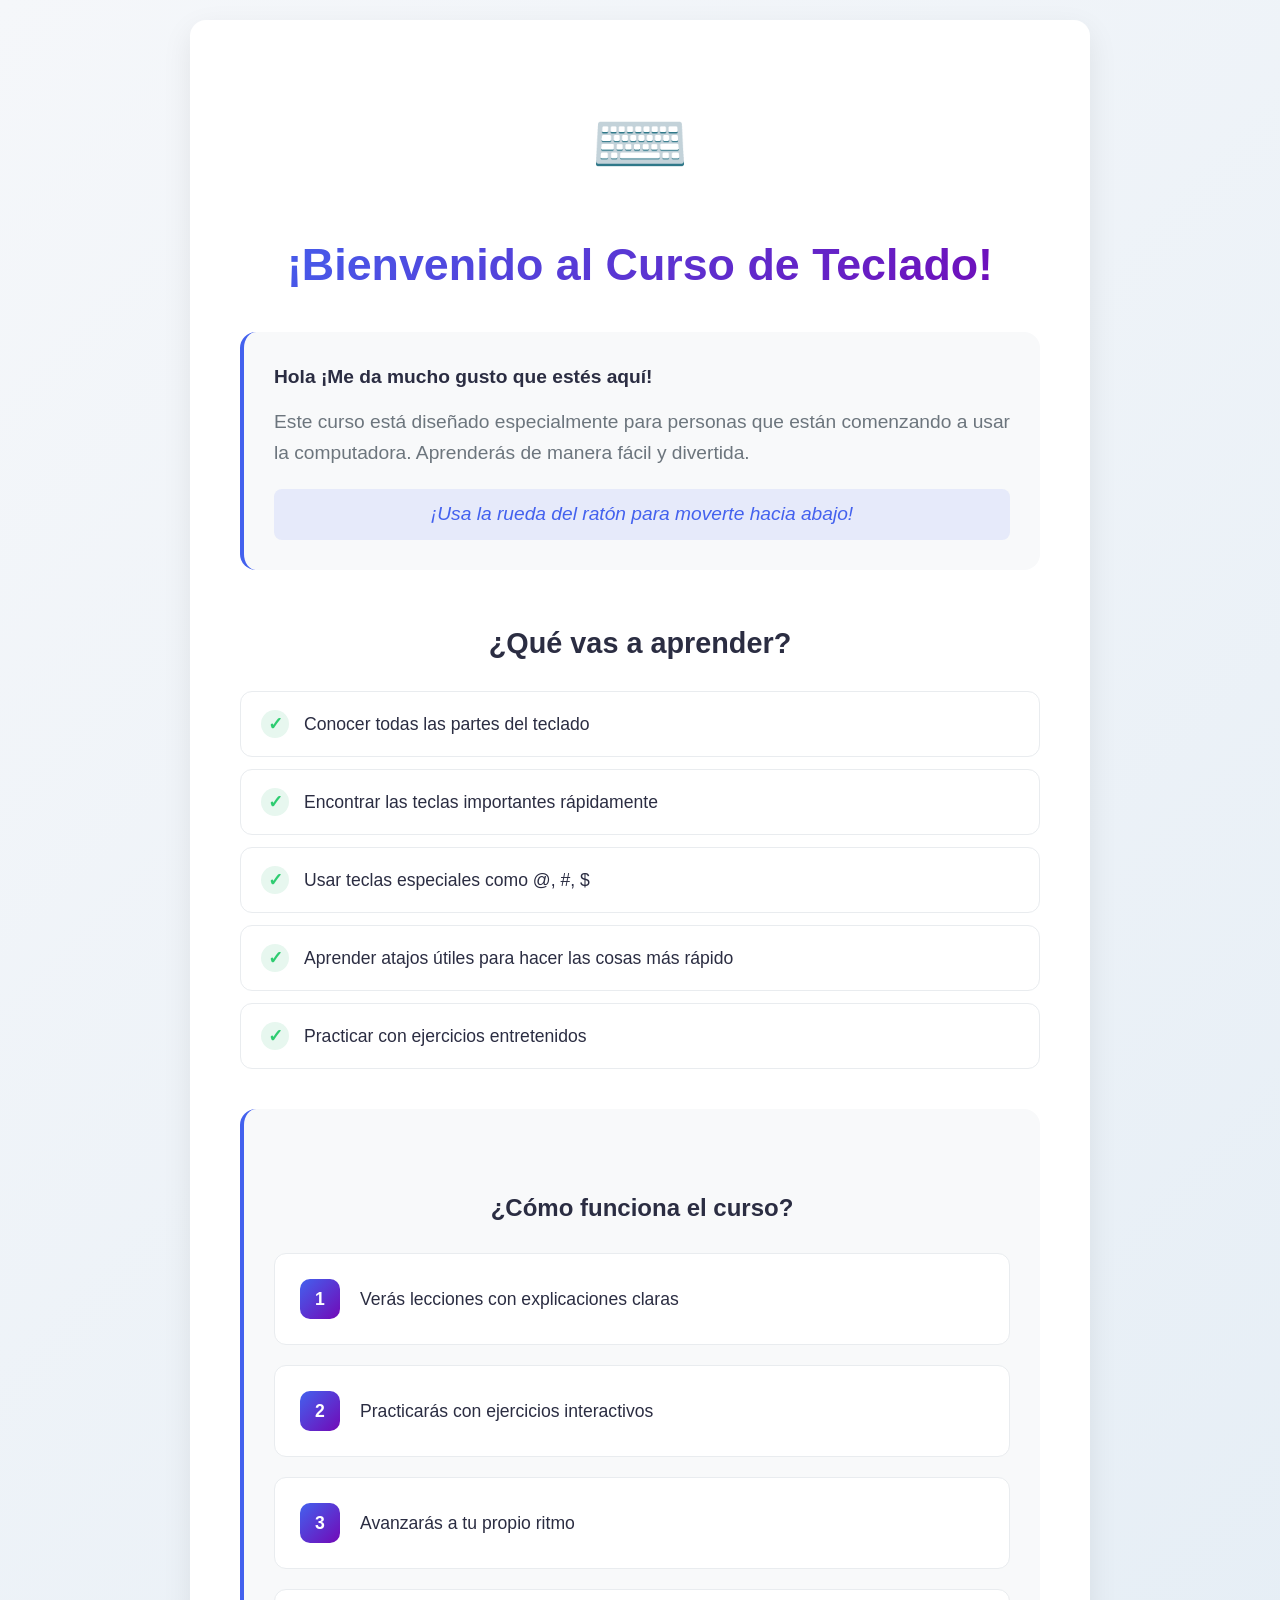
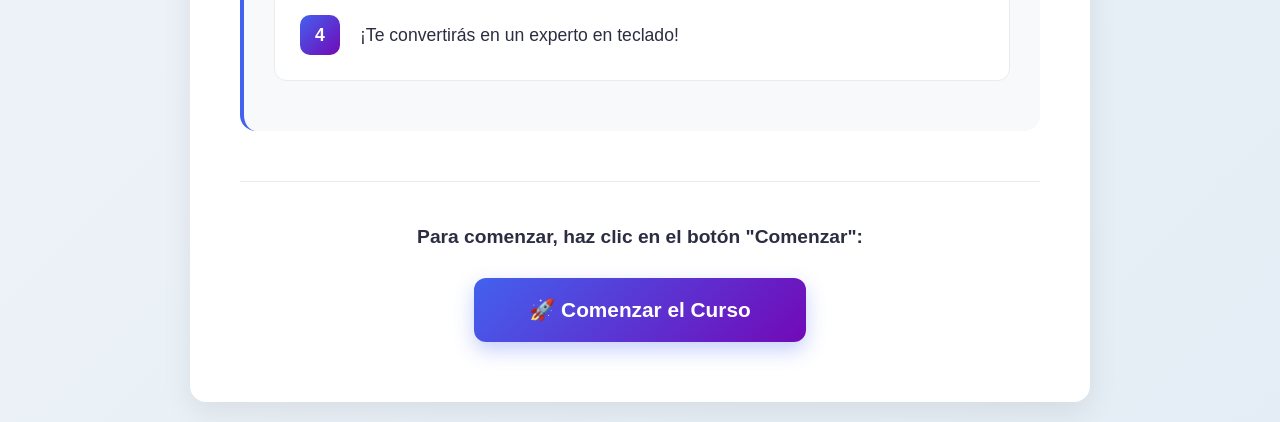
==== index.html @ 8e44423e "Merge branch 'develop' into carlos" ====
<!DOCTYPE html>
<html lang="es">

<head>
    <meta charset="UTF-8">
    <meta name="viewport" content="width=device-width, initial-scale=1.0">
    <title>Document</title>
    <link rel="stylesheet" type="text/css" href="css/styles.css" />
</head>

<body>
    <div id="welcome-screen" class="page-container">
        <div class="welcome-section">
            <div class="welcome-icon">⌨️</div>
            <h1>¡Bienvenido al Curso de Teclado!</h1>

            <div class="instructions">
                <p><strong>Hola ¡Me da mucho gusto que estés aquí!</strong></p>
                <p>Este curso está diseñado especialmente para personas que están comenzando a usar la computadora.
                    Aprenderás de manera fácil y divertida.</p>
                <p id="scroll">¡Usa la rueda del ratón para moverte hacia abajo!</p>
            </div>

            <h2>¿Qué vas a aprender?</h2>
            <ul class="features-list">
                <li>Conocer todas las partes del teclado</li>
                <li>Encontrar las teclas importantes rápidamente</li>
                <li>Usar teclas especiales como @, #, $</li>
                <li>Aprender atajos útiles para hacer las cosas más rápido</li>
                <li>Practicar con ejercicios entretenidos</li>
            </ul>

            <div class="instructions">
                <h3>¿Cómo funciona el curso?</h3>
                <div class="step">
                    <div class="step-number">1</div>
                    <div>Verás lecciones con explicaciones claras</div>
                </div>
                <div class="step">
                    <div class="step-number">2</div>
                    <div>Practicarás con ejercicios interactivos</div>
                </div>
                <div class="step">
                    <div class="step-number">3</div>
                    <div>Avanzarás a tu propio ritmo</div>
                </div>
                <div class="step">
                    <div class="step-number">4</div>
                    <div>¡Te convertirás en un experto en teclado!</div>
                </div>
            </div>

            <div class="navigation">
                <p><strong>Para comenzar, haz clic en el botón "Comenzar":</strong></p>
                <button class="btn btn-large" id="start-btn">
                    🚀 Comenzar el Curso
                </button>
            </div>
        </div>
    </div>

    <!-- LECCIÓN 1: Teclado Alfanumérico -->
    <div id="lesson-1" class="page-container hidden">
        <div class="lesson-section">
            <h1>Lección 1: Teclado Alfanumérico</h1>

            <!-- Explicación -->
            <div class="explanation-box">
                <h2>¿Qué es el Teclado Alfanumérico?</h2>
                <p>El teclado alfanumérico es la parte principal del teclado que contiene las letras y números que
                    usamos para escribir.</p>
                <div class="features-grid">
                    <div class="feature-item">
                        <span class="feature-icon">🔤</span>
                        <strong>Letras</strong>
                        <p>A B C ... Z</p>
                    </div>
                    <div class="feature-item">
                        <span class="feature-icon">🔢</span>
                        <strong>Números</strong>
                        <p>1 2 3 ... 0</p>
                    </div>
                    <div class="feature-item">
                        <span class="feature-icon">⚡</span>
                        <strong>Teclas importantes</strong>
                        <p>Espacio, Enter, Shift</p>
                    </div>
                </div>
            </div>

            <!-- Teclado Principal -->
            <div class="keyboard-section">
                <h3>Teclado Principal</h3>

                <div id="main-keyboard-1" class="keyboard">
                    <!-- Fila numérica -->
                    <div class="keyboard-row">
                        <div class="key key-symbol" data-code="Backquote">
                            <span class="primary">°| ¬</span>

                        </div>
                        <div class="key key-number" data-code="Digit1">
                            <span class="primary">1</span>
                            <span class="secondary">!</span>
                        </div>
                        <div class="key key-number" data-code="Digit2">
                            <span class="primary">2</span>

                            <span class="secondary">"</span>
                        </div>
                        <div class="key key-number" data-code="Digit3">
                            <span class="primary">3</span>
                            <span class="secondary">#</span>
                        </div>
                        <div class="key key-number" data-code="Digit4">
                            <span class="primary">4</span>
                            <span class="secondary">$</span>
                        </div>
                        <div class="key key-number" data-code="Digit5">
                            <span class="primary">5</span>
                            <span class="secondary">%</span>
                        </div>
                        <div class="key key-number" data-code="Digit6">
                            <span class="primary">6</span>

                            <span class="secondary">&amp;</span>
                        </div>
                        <div class="key key-number" data-code="Digit7">
                            <span class="primary">7</span>
                            <span class="secondary">/</span>
                        </div>
                        <div class="key key-number" data-code="Digit8">
                            <span class="primary">8</span>
                            <span class="secondary">(</span>
                        </div>
                        <div class="key key-number" data-code="Digit9">
                            <span class="primary">9</span>
                            <span class="secondary">)</span>
                        </div>
                        <div class="key key-number" data-code="Digit0">
                            <span class="primary">0</span>
                            <span class="secondary">=</span>
                        </div>
                        <div class="key key-symbol" data-code="apostrophe">
                            <span class="primary">'</span>
                            <span class="secondary">? \</span>
                        </div>
                        <div class="key key-symbol" data-code="Question-Mark">
                            <span class="primary">¿</span>
                            <span class="secondary">¡</span>
                        </div>
                        <div class="key key-delete" data-code="Backspace">←</div>
                    </div>

                    <!-- Fila QWERTY -->
                    <div class="keyboard-row">
                        <div class="key key-tab" data-code="Tab">Tab</div>

                        <div class="key key-letter" data-code="KeyQ">
                            <span class="primary">Q</span>
                            <span class="secondary">@</span>
                        </div>
                        <div class="key key-letter" data-code="KeyW">W</div>
                        <div class="key key-letter" data-code="KeyE">E</div>
                        <div class="key key-letter" data-code="KeyR">R</div>
                        <div class="key key-letter" data-code="KeyT">T</div>
                        <div class="key key-letter" data-code="KeyY">Y</div>
                        <div class="key key-letter" data-code="KeyU">U</div>
                        <div class="key key-letter" data-code="KeyI">I</div>
                        <div class="key key-letter" data-code="KeyO">O</div>
                        <div class="key key-letter" data-code="KeyP">P</div>
                        <div class="key key-symbol" data-code="BracketLeft">

                            <span class="primary">´´</span>
                            <span class="secondary">¨</span>
                        </div>
                        <div class="key key-symbol" data-code="BracketRight">
                            <span class="primary">+</span>
                            <span class="secondary">*~</span>
                        </div>
                    </div>

                    <!-- Fila ASDF -->
                    <div class="keyboard-row">

                        <div class="key key-capslock" data-code="CapsLock">Bloq Máyus</div>
                        <div class="key key-letter" data-code="KeyA">A</div>
                        <div class="key key-letter" data-code="KeyS">S</div>
                        <div class="key key-letter" data-code="KeyD">D</div>
                        <div class="key key-letter" data-code="KeyF">F</div>
                        <div class="key key-letter" data-code="KeyG">G</div>
                        <div class="key key-letter" data-code="KeyH">H</div>
                        <div class="key key-letter" data-code="KeyJ">J</div>
                        <div class="key key-letter" data-code="KeyK">K</div>
                        <div class="key key-letter" data-code="KeyL">L</div>

                        <div class="key key-letter" data-code="KeyL">Ñ</div>
                        <div class="key key-symbol" data-code="Semicolon">
                            <span class="primary">{</span>
                            <span class="secondary">[^</span>
                        </div>
                        <div class="key key-symbol" data-code="Quote">
                            <span class="primary">}</span>
                            <span class="secondary">]`</span>
                        </div>
                        <div class="key key-enter" data-code="Enter">Enter</div>
                    </div>

                    <!-- Fila ZXCV -->
                    <div class="keyboard-row">
                        <div class="key key-shift left-shift" data-code="ShiftLeft">Shift</div>

                        <div class="key key-symbol" data-code="symbol less-than greater-than">
                            <span class="primary">&lt;</span><span class="secondary">&gt;</span>
                        </div>
                        <div class="key key-letter" data-code="KeyZ">Z</div>
                        <div class="key key-letter" data-code="KeyX">X</div>
                        <div class="key key-letter" data-code="KeyC">C</div>
                        <div class="key key-letter" data-code="KeyV">V</div>
                        <div class="key key-letter" data-code="KeyB">B</div>
                        <div class="key key-letter" data-code="KeyN">N</div>
                        <div class="key key-letter" data-code="KeyM">M</div>
                        <div class="key key-symbol" data-code="Comma">
                            <span class="primary">,</span>
                          
                            <span class="secondary">;</span>
                        </div>
                        <div class="key key-symbol" data-code="Period">
                            <span class="primary">.</span>
                            <span class="secondary">:</span>
                        </div>
                        <div class="key key-symbol" data-code="guion hyphen underscore">
                            <span class="primary">-</span>
                            <span class="secondary">_</span>
                        </div>
                        <div class="key key-shift right-shift" data-code="ShiftRight">Shift</div>
                    </div>

                    <!-- Fila de espacio -->
                    <div class="keyboard-row">
                        <div class="key key-control left-ctrl" data-code="ControlLeft">Ctrl</div>
                        <div class="key key-windows left-win" data-code="MetaLeft">Win</div>
                        <div class="key key-alt left-alt" data-code="AltLeft">Alt</div>
                        <div class="key key-spacebar" data-code="Space">Espacio</div>
                        <div class="key key-alt right-alt" data-code="AltRight">Alt Gr</div>
                        <div class="key key-windows right-win" data-code="MetaRight">Win</div>
                        <div class="key key-control right-ctrl" data-code="ControlRight">Ctrl</div>
                    </div>
                </div>
            </div>

            <!-- Ejercicios -->
            <div class="exercises-section">
                <h2>Ejercicios Prácticos</h2>

                <!-- Ejercicio 1: Vocales -->
                <div class="exercise-card" id="exercise-vowels">
                    <h3>Ejercicio 1: Encuentra las Vocales</h3>
                    <p>Presiona las teclas de las vocales en tu teclado físico y obsérvalas brillar en el teclado de
                        arriba.</p>
                    <div class="vowels-container">
                        <div class="vowel-key" data-vowel="A">A</div>
                        <div class="vowel-key" data-vowel="E">E</div>
                        <div class="vowel-key" data-vowel="I">I</div>
                        <div class="vowel-key" data-vowel="O">O</div>
                        <div class="vowel-key" data-vowel="U">U</div>
                    </div>
                    <div class="exercise-feedback" id="vowels-feedback"></div>
                </div>

                <!-- Ejercicio 2: Escribe tu nombre -->
                <div class="exercise-card" id="exercise-name">
                    <h3>Ejercicio 2: Escribe tu Nombre</h3>
                  
                    <p>Escribe tu nombre usando el teclado:</p>
                    <div class="input-hint">💡 Ejemplo: Teresa</div>
                    <input type="text" class="exercise-input" id="name-input" placeholder="Haz click y escribe..."
                        maxlength="20">
                    <div class="exercise-feedback" id="name-feedback"></div>
                </div>

                <!-- Ejercicio 3: Escribe tu apellido -->
                <div class="exercise-card" id="exercise-lastname">
                    <h3>Ejercicio 3: Escribe tu Apellido</h3>
                    <p>Ahora escribe tu apellido en el siguiente cuadro:</p>

                    <div class="input-hint">💡 Ejemplo: Suarez</div>
                    <input type="text" class="exercise-input" id="lastname-input" placeholder="Haz click y escribe..."
                        maxlength="20">
                    <div class="exercise-feedback" id="lastname-feedback"></div>
                </div>

                <!-- Progreso -->
                <div class="progress-section">
                    <h4>Tu Progreso:</h4>
                    <div class="progress-bar">
                        <div class="progress-fill" id="lesson-progress"></div>
                    </div>
                    <div class="progress-text" id="progress-text">0% completado</div>
                </div>
            </div>


            <div class="navigation">
                <button class="btn btn-secondary" id="back-to-welcome-1">← Volver</button>
                <button class="btn" id="next-to-2">Siguiente Lección →</button>
            </div>
        </div>
    </div>

    <!-- LECCIÓN 2: Teclado Numérico Superior -->
    <div id="lesson-2" class="page-container hidden">
        <div class="lesson-section">
            <h1>Lección 2: Teclado Numérico Superior</h1>
          
            <!-- Explicación -->
            <div class="explanation-box">
                <h2>¿Qué es el Teclado Numérico Superior?</h2>
                <p>Es la fila superior del teclado donde encuentras los números del 0 al 9 y símbolos especiales.</p>
                <div class="features-grid">
                    <div class="feature-item">
                        <span class="feature-icon">🔢</span>
                        <strong>Números</strong>
                        <p>1 2 3 4 5 6 7 8 9 0</p>
                    </div>
                    <div class="feature-item">
                        <span class="feature-icon">⚡</span>
                        <strong>Símbolos</strong>
                        <p>! @ # $ % ^ & * ( )</p>
                    </div>
                    <div class="feature-item">
                        <span class="feature-icon">💡</span>
                        <strong>Consejo</strong>
                        <p>Usa Shift + número para los símbolos</p>
                    </div>
                </div>
            </div>

            <div class="lesson-content">
                <!-- Teclado Principal -->
                <div class="keyboard-section">
                    <h3>Teclado Principal - Fila Numérica</h3>
                    <div id="main-keyboard-2" class="keyboard">
                        <!-- Fila numérica -->
                        <div class="keyboard-row">
                            <div class="key key-symbol" data-code="Backquote">
                                <span class="primary">°| ¬</span>
                            </div>
                            <div class="key key-number" data-code="Digit1">
                                <span class="primary">1</span>
                                <span class="secondary">!</span>
                            </div>
                            <div class="key key-number" data-code="Digit2">
                                <span class="primary">2</span>
                                <span class="secondary">"</span>
                            </div>
                            <div class="key key-number" data-code="Digit3">
                                <span class="primary">3</span>
                                <span class="secondary">#</span>
                            </div>
                            <div class="key key-number" data-code="Digit4">
                                <span class="primary">4</span>
                                <span class="secondary">$</span>
                            </div>
                            <div class="key key-number" data-code="Digit5">
                                <span class="primary">5</span>
                                <span class="secondary">%</span>
                            </div>
                            <div class="key key-number" data-code="Digit6">
                                <span class="primary">6</span>
                                <span class="secondary">&amp;</span>
                            </div>
                            <div class="key key-number" data-code="Digit7">
                                <span class="primary">7</span>
                                <span class="secondary">/</span>
                            </div>
                            <div class="key key-number" data-code="Digit8">
                                <span class="primary">8</span>
                                <span class="secondary">(</span>
                            </div>
                            <div class="key key-number" data-code="Digit9">
                                <span class="primary">9</span>
                                <span class="secondary">)</span>
                            </div>
                            <div class="key key-number" data-code="Digit0">
                                <span class="primary">0</span>
                                <span class="secondary">=</span>
                            </div>
                            <div class="key key-symbol" data-code="apostrophe">
                                <span class="primary">'</span>
                                <span class="secondary">? \</span>
                            </div>
                            <div class="key key-symbol" data-code="Question-Mark">
                                <span class="primary">¿</span>
                                <span class="secondary">¡</span>
                            </div>
                            <div class="key key-delete" data-code="Backspace">←</div>
                        </div>

                        <!-- Fila QWERTY -->
                        <div class="keyboard-row">
                            <div class="key key-tab" data-code="Tab">Tab</div>
                            <div class="key key-letter" data-code="KeyQ">
                                <span class="primary">Q</span>
                                <span class="secondary">@</span>
                            </div>
                            <div class="key key-letter" data-code="KeyW">W</div>
                            <div class="key key-letter" data-code="KeyE">E</div>
                            <div class="key key-letter" data-code="KeyR">R</div>
                            <div class="key key-letter" data-code="KeyT">T</div>
                            <div class="key key-letter" data-code="KeyY">Y</div>
                            <div class="key key-letter" data-code="KeyU">U</div>
                            <div class="key key-letter" data-code="KeyI">I</div>
                            <div class="key key-letter" data-code="KeyO">O</div>
                            <div class="key key-letter" data-code="KeyP">P</div>
                            <div class="key key-symbol" data-code="BracketLeft">
                                <span class="primary">´´</span>
                                <span class="secondary">¨</span>
                            </div>
                            <div class="key key-symbol" data-code="BracketRight">
                                <span class="primary">+</span>
                                <span class="secondary">*~</span>
                            </div>
                        </div>

                        <!-- Fila ASDF -->
                        <div class="keyboard-row">
                            <div class="key key-capslock" data-code="CapsLock">Bloq Máyus</div>
                            <div class="key key-letter" data-code="KeyA">A</div>
                            <div class="key key-letter" data-code="KeyS">S</div>
                            <div class="key key-letter" data-code="KeyD">D</div>
                            <div class="key key-letter" data-code="KeyF">F</div>
                            <div class="key key-letter" data-code="KeyG">G</div>
                            <div class="key key-letter" data-code="KeyH">H</div>
                            <div class="key key-letter" data-code="KeyJ">J</div>
                            <div class="key key-letter" data-code="KeyK">K</div>
                            <div class="key key-letter" data-code="KeyL">L</div>
                            <div class="key key-letter" data-code="KeyL">Ñ</div>
                            <div class="key key-symbol" data-code="Semicolon">
                                <span class="primary">{</span>
                                <span class="secondary">[^</span>
                            </div>
                            <div class="key key-symbol" data-code="Quote">
                                <span class="primary">}</span>
                                <span class="secondary">]`</span>
                            </div>
                            <div class="key key-enter" data-code="Enter">Enter</div>
                        </div>

                        <!-- Fila ZXCV -->
                        <div class="keyboard-row">
                            <div class="key key-shift left-shift" data-code="ShiftLeft">Shift</div>
                            <div class="key key-symbol" data-code="symbol less-than greater-than">
                                <span class="primary">&lt;</span><span class="secondary">&gt;</span>
                            </div>
                            <div class="key key-letter" data-code="KeyZ">Z</div>
                            <div class="key key-letter" data-code="KeyX">X</div>
                            <div class="key key-letter" data-code="KeyC">C</div>
                            <div class="key key-letter" data-code="KeyV">V</div>
                            <div class="key key-letter" data-code="KeyB">B</div>
                            <div class="key key-letter" data-code="KeyN">N</div>
                            <div class="key key-letter" data-code="KeyM">M</div>
                            <div class="key key-symbol" data-code="Comma">
                                <span class="primary">,</span>
                                <span class="secondary">;</span>
                            </div>
                            <div class="key key-symbol" data-code="Period">
                                <span class="primary">.</span>
                                <span class="secondary">:</span>
                            </div>
                            <div class="key key-symbol" data-code="guion hyphen underscore">
                                <span class="primary">-</span>
                                <span class="secondary">_</span>
                            </div>
                            <div class="key key-shift right-shift" data-code="ShiftRight">Shift</div>
                        </div>

                        <!-- Fila de espacio -->
                        <div class="keyboard-row">
                            <div class="key key-control left-ctrl" data-code="ControlLeft">Ctrl</div>
                            <div class="key key-windows left-win" data-code="MetaLeft">Win</div>
                            <div class="key key-alt left-alt" data-code="AltLeft">Alt</div>
                            <div class="key key-spacebar" data-code="Space">Espacio</div>
                            <div class="key key-alt right-alt" data-code="AltRight">Alt Gr</div>
                            <div class="key key-windows right-win" data-code="MetaRight">Win</div>
                            <div class="key key-control right-ctrl" data-code="ControlRight">Ctrl</div>
                        </div>
                    </div>
                </div>

                <!-- Ejercicios -->
                <div class="exercises-section">
                    <h2>Ejercicios Prácticos</h2>

                    <!-- Ejercicio 1: Números del 1-9 -->
                    <div class="exercise-card" id="exercise-numbers">
                        <h3>Ejercicio 1: Encuentra los Números</h3>
                        <p>Presiona los números del 1 al 0 en tu teclado físico y obsérvalos brillar en el teclado de
                            arriba.</p>
                        <div class="numbers-container">
                            <div class="number-key" data-number="1">1</div>
                            <div class="number-key" data-number="2">2</div>
                            <div class="number-key" data-number="3">3</div>
                            <div class="number-key" data-number="4">4</div>
                            <div class="number-key" data-number="5">5</div>
                            <div class="number-key" data-number="6">6</div>
                            <div class="number-key" data-number="7">7</div>
                            <div class="number-key" data-number="8">8</div>
                            <div class="number-key" data-number="9">9</div>
                            <div class="number-key" data-number="0">0</div>
                        </div>
                        <div class="exercise-feedback" id="numbers-feedback"></div>
                    </div>

                    <!-- Ejercicio 2: Año de nacimiento -->
                    <div class="exercise-card" id="exercise-birthyear">
                        <h3>Ejercicio 2: Escribe tu Año de Nacimiento</h3>
                        <p>Escribe el año en que naciste (4 números):</p>
                        <div class="input-hint">💡 Ejemplo: 1962</div>
                        <input type="text" class="exercise-input" id="birthyear-input"
                            placeholder="Haz clic aquí y escribe..." maxlength="4" pattern="[0-9]{4}">
                        <div class="exercise-feedback" id="birthyear-feedback"></div>
                    </div>

                    <!-- Ejercicio 3: Edad -->
                    <div class="exercise-card" id="exercise-age">
                        <h3>Ejercicio 3: Escribe tu Edad</h3>
                        <p>Ahora escribe tu edad actual en números:</p>
                        <div class="input-hint">💡 Ejemplo: 80</div>
                        <input type="text" class="exercise-input" id="age-input"
                            placeholder="Haz clic aquí y escribe..." maxlength="3" pattern="[0-9]{1,3}">
                        <div class="exercise-feedback" id="age-feedback"></div>
                    </div>

                    <!-- Ejercicio 4: Año actual -->
                    <div class="exercise-card" id="exercise-currentyear">
                        <h3>Ejercicio 4: Escribe el Año Actual</h3>
                        <p>Finalmente, escribe el año actual:</p>
                        <div class="input-hint">💡 Ejemplo: 2025</div>
                        <input type="text" class="exercise-input" id="currentyear-input"
                            placeholder="Haz clic aquí y escribe..." maxlength="4" pattern="[0-9]{4}">
                        <div class="exercise-feedback" id="currentyear-feedback"></div>
                    </div>

                    <!-- Progreso -->
                    <div class="progress-section">
                        <h4>Tu Progreso:</h4>
                        <div class="progress-bar">
                            <div class="progress-fill" id="lesson-progress-2"></div>
                        </div>
                        <div class="progress-text" id="progress-text-2">0% completado</div>
                    </div>
                </div>

                <div class="navigation">
                    <button class="btn btn-secondary" id="back-to-1">← Lección Anterior</button>
                    <button class="btn" id="next-to-3">Siguiente Lección →</button>
                </div>
            </div>
        </div>
    </div>

    <!-- LECCIÓN 3: Teclas especiales -->
    <div id="lesson-3" class="page-container hidden">
        <div class="lesson-section">
            <h1>Lección 3: Teclas Especiales</h1>

            <div class="explanation-box">
                <h2>¿Qué son las Teclas Especiales?</h2>
                <p>Estas teclas no escriben letras ni números, pero son muy importantes para usar el teclado
                    correctamente.</p>

                <!-- Navegación entre grupos -->
                <div class="keyboard-navigation">
                    <button class="key-nav-btn active" data-target="writing">
                        <span class="nav-icon">✏️</span>
                        Escritura y Formato
                    </button>
                    <button class="key-nav-btn" data-target="modification">
                        <span class="nav-icon">🔑</span>
                        Modificación
                    </button>
                    <button class="key-nav-btn" data-target="editing">
                        <span class="nav-icon">✂️</span>
                        Edición
                    </button>
                    <button class="key-nav-btn" data-target="system">
                        <span class="nav-icon">🪟</span>
                        Sistema
                    </button>
                </div>

                <!-- Grupos de teclas -->
                <div class="key-cards-container">

                    <!-- Grupo 1: Escritura y Formato -->
                    <div id="cards-writing" class="key-cards-group active">
                        <div class="group-description">
                            <h3>✏️ Teclas de escritura y formato</h3>
                            <p>Estas teclas te ayudan a organizar lo que escribes, haciendo que el texto tenga forma y
                                sentido.</p>
                        </div>
                        <div class="features-grid">
                            <!-- Espacio -->
                            <div class="key-info-simple" data-key="Space">
                                <div class="key-header">
                                    <div class="key-icon-simple">␣</div>
                                    <h3>Tecla Espacio</h3>
                                </div>
                                <div class="key-details">
                                    <div class="detail-card">
                                        <h4>Función</h4>
                                        <p>Separa palabras.</p>
                                    </div>
                                    <div class="detail-card">
                                        <h4>¿Cómo usarla?</h4>
                                        <p>Presiona una vez para dejar un espacio.</p>
                                    </div>
                                    <div class="detail-card">
                                        <h4>Tip</h4>
                                        <p>Cada pulsación inserta un espacio; mantenerla pulsada crea varios espacios.
                                        </p>
                                    </div>
                                </div>
                                <div class="example-card">
                                    <h4>Ejemplo</h4>
                                    <p>
                                        <code>Holaamigo</code> → <strong>Hola amigo</strong><br>
                                        La tecla espacio nos permite separar "Hola" de "amigo".
                                    </p>
                                </div>
                            </div>

                            <!-- Enter -->
                            <div class="key-info-simple" data-key="Enter">
                                <div class="key-header">
                                    <div class="key-icon-simple">↵</div>
                                    <h3>Tecla Enter</h3>
                                </div>
                                <div class="key-details">
                                    <div class="detail-card">
                                        <h4>Función</h4>
                                        <p>Salta de línea o confirma una acción.</p>
                                    </div>
                                    <div class="detail-card">
                                        <h4>¿Cómo usarla?</h4>
                                        <p>Presiona para crear nueva línea o enviar formularios.</p>
                                    </div>
                                    <div class="detail-card">
                                        <h4>Tip</h4>
                                        <p>En textos, crea un nuevo párrafo; en formularios, envía la información.</p>
                                    </div>
                                </div>
                                <div class="example-card">
                                    <h4>Ejemplo</h4>
                                    <p>
                                        Al terminar de escribir un párrafo, presiona Enter para comenzar uno nuevo.
                                    </p>
                                </div>
                            </div>

                            <!-- Tab -->
                            <div class="key-info-simple" data-key="Tab">
                                <div class="key-header">
                                    <div class="key-icon-simple">⇥</div>
                                    <h3>Tecla Tabulador</h3>
                                </div>
                                <div class="key-details">
                                    <div class="detail-card">
                                        <h4>Función</h4>
                                        <p>Mueve el cursor a la siguiente posición/tabulación.</p>
                                    </div>
                                    <div class="detail-card">
                                        <h4>¿Cómo usarla?</h4>
                                        <p>Presiona para mover el cursor al siguiente campo o crear sangría.</p>
                                    </div>
                                    <div class="detail-card">
                                        <h4>Tip</h4>
                                        <p>En formularios, salta entre campos; en textos, crea sangrías profesionales.
                                        </p>
                                    </div>
                                </div>
                                <div class="example-card">
                                    <h4>Ejemplo</h4>
                                    <p>
                                        En un formulario web, presiona Tab para pasar del campo "Nombre" al "Apellido".
                                    </p>
                                </div>
                            </div>

                            <!-- Caps Lock -->
                            <div class="key-info-simple" data-key="CapsLock">
                                <div class="key-header">
                                    <div class="key-icon-simple">⇪</div>
                                    <h3>Tecla Bloq Mayús</h3>
                                </div>
                                <div class="key-details">
                                    <div class="detail-card">
                                        <h4>Función</h4>
                                        <p>Cambia a mayúsculas permanentes.</p>
                                    </div>
                                    <div class="detail-card">
                                        <h4>¿Cómo usarla?</h4>
                                        <p>Presiona una vez para activar, presiona nuevamente para desactivar.</p>
                                    </div>
                                    <div class="detail-card">
                                        <h4>Tip</h4>
                                        <p>Ideal para escribir muchas mayúsculas seguidas; una luz en el teclado indica
                                            si está activo.</p>
                                    </div>
                                </div>
                                <div class="example-card">
                                    <h4>Ejemplo</h4>
                                    <p>
                                        Para escribir "CHILE" en mayúsculas: presiona Bloq Máyus, escribe CHILE,
                                        presiona otra vez BBloq Máyus para desactivar.
                                    </p>
                                </div>
                            </div>
                        </div>
                    </div>

                    <!-- Grupo 2: Modificación -->
                    <div id="cards-modification" class="key-cards-group">
                        <div class="group-description">
                            <h3>🔑 Teclas de modificación</h3>
                            <p>Estas teclas son como "ayudantes": trabajan en equipo con otras teclas para hacer cosas
                                diferentes.</p>
                        </div>
                        <div class="features-grid">
                            <!-- Ctrl -->
                            <div class="key-info-simple" data-key="Control">
                                <div class="key-header">
                                    <div class="key-icon-simple">Ctrl</div>
                                    <h3>Tecla Control</h3>
                                </div>
                                <div class="key-details">
                                    <div class="detail-card">
                                        <h4>Función</h4>
                                        <p>Permite atajos (Ctrl + C para copiar, Ctrl + V para pegar, etc.).</p>
                                    </div>
                                    <div class="detail-card">
                                        <h4>¿Cómo usarla?</h4>
                                        <p>Mantén presionada mientras pulsas otra tecla.</p>
                                    </div>
                                    <div class="detail-card">
                                        <h4>Tip</h4>
                                        <p>Combinada con otras teclas realiza acciones rápidas.</p>
                                    </div>
                                </div>
                                <div class="example-card">
                                    <h4>Ejemplo</h4>
                                    <p>
                                        Para copiar texto: selecciona el texto y presiona Ctrl + C; para pegarlo: Ctrl +
                                        V.
                                    </p>
                                </div>
                            </div>

                            <!-- Shift -->
                            <div class="key-info-simple" data-key="Shift">
                                <div class="key-header">
                                    <div class="key-icon-simple">⇧</div>
                                    <h3>Tecla Shift</h3>
                                </div>
                                <div class="key-details">
                                    <div class="detail-card">
                                        <h4>Función</h4>
                                        <p>Cambia el carácter (mayúsculas, símbolos).</p>
                                    </div>
                                    <div class="detail-card">
                                        <h4>¿Cómo usarla?</h4>
                                        <p>Mantén presionada mientras pulsas otra tecla.</p>
                                    </div>
                                    <div class="detail-card">
                                        <h4>Tip</h4>
                                        <p>Usa Shift + letra para mayúsculas; Shift + número para símbolos (!, @, #,
                                            etc.).</p>
                                    </div>
                                </div>
                                <div class="example-card">
                                    <h4>Ejemplo</h4>
                                    <p>
                                        Para escribir "Hola" con H mayúscula: mantén Shift + presiona H, luego suelta y
                                        escribe "ola".
                                    </p>
                                </div>
                            </div>

                            <!-- Alt Gr -->
                            <div class="key-info-simple" data-key="AltGr">
                                <div class="key-header">
                                    <div class="key-icon-simple">Alt Gr</div>
                                    <h3>Tecla Alternativa Gráfica</h3>
                                </div>
                                <div class="key-details">
                                    <div class="detail-card">
                                        <h4>Función</h4>
                                        <p>Escribe caracteres especiales (como @ o #).</p>
                                    </div>
                                    <div class="detail-card">
                                        <h4>¿Cómo usarla?</h4>
                                        <p>Mantén presionada mientras pulsas teclas con terceros símbolos.</p>
                                    </div>
                                    <div class="detail-card">
                                        <h4>Tip</h4>
                                        <p>Esencial para escribir arroba (@), almohadilla (#), euro (€) y otros símbolos
                                            especiales.</p>
                                    </div>
                                </div>
                                <div class="example-card">
                                    <h4>Ejemplo</h4>
                                    <p>
                                        Para escribir arroba (@) en muchos teclados: mantén Alt Gr + presiona la tecla Q
                                        o 2.
                                    </p>
                                </div>
                            </div>
                        </div>
                    </div>

                    <!-- Grupo 3: Edición -->
                    <div id="cards-editing" class="key-cards-group">
                        <div class="group-description">
                            <h3>✂️ Teclas de edición</h3>
                            <p>Estas teclas son las que usamos cuando queremos corregir o quitar algo.</p>
                        </div>
                        <div class="features-grid">
                            <!-- Backspace -->
                            <div class="key-info-simple" data-key="Backspace">
                                <div class="key-header">
                                    <div class="key-icon-simple">⌫</div>
                                    <h3>Tecla Retroceso</h3>
                                </div>
                                <div class="key-details">
                                    <div class="detail-card">
                                        <h4>Función</h4>
                                        <p>Elimina texto o elementos.</p>
                                    </div>
                                    <div class="detail-card">
                                        <h4>¿Cómo usarla?</h4>
                                        <p>Presiona para borrar caracteres antes del cursor.</p>
                                    </div>
                                    <div class="detail-card">
                                        <h4>Tip</h4>
                                        <p>Mantenerla pulsada borra texto rápidamente.</p>
                                    </div>
                                </div>
                                <div class="example-card">
                                    <h4>Ejemplo</h4>
                                    <p>
                                        Si escribes <code>Autoo</code> por error, usa Borrar para borrar la "o"
                                        extra.
                                    </p>
                                </div>
                            </div>
                        </div>
                    </div>

                    <!-- Grupo 4: Sistema -->
                    <div id="cards-system" class="key-cards-group">
                        <div class="group-description">
                            <h3>🪟 Teclas del sistema o acceso rápido</h3>
                            <p>Estas teclas no sirven para escribir, pero ayudan a moverte por el computador y acceder a
                                funciones especiales.</p>
                        </div>
                        <div class="features-grid">
                            <!-- Windows -->
                            <div class="key-info-simple" data-key="Windows">
                                <div class="key-header">
                                    <div class="key-icon-simple">⊞</div>
                                    <h3>Tecla Windows</h3>
                                </div>
                                <div class="key-details">
                                    <div class="detail-card">
                                        <h4>Función</h4>
                                        <p>Abre el menú inicio y permite accesos rápidos.</p>
                                    </div>
                                    <div class="detail-card">
                                        <h4>¿Cómo usarla?</h4>
                                        <p>Presiona sola para abrir el menú Inicio; combínala con otras teclas.</p>
                                    </div>
                                    <div class="detail-card">
                                        <h4>Tip</h4>
                                        <p>Windows + E abre el Explorador; Windows + D muestra el escritorio.</p>
                                    </div>
                                </div>
                                <div class="example-card">
                                    <h4>Ejemplo</h4>
                                    <p>
                                        Para buscar un programa rápidamente: presiona Windows y escribe el nombre del
                                        programa.
                                    </p>
                                </div>
                            </div>
                        </div>
                    </div>
                </div>
            </div>

            <!-- Contenido de la lección con teclados por grupo -->
            <div class="lesson-content">
                <!-- Teclados por grupo -->
                <div class="keyboard-section">
                    <h3>Teclado Principal - <span id="current-group-title">Escritura y Formato ✏️</span></h3>

                    <!-- Teclado para Escritura y Formato -->
                    <div id="keyboard-lesson-3-writing" class="keyboard-variant active">
                        <div class="keyboard">
                            <!-- Fila numérica -->
                            <div class="keyboard-row">
                                <div class="key key-symbol" data-code="Backquote">
                                    <span class="primary">°| ¬</span>
                                </div>
                                <div class="key key-number" data-code="Digit1">
                                    <span class="primary">1</span>
                                    <span class="secondary">!</span>
                                </div>
                                <div class="key key-number" data-code="Digit2">
                                    <span class="primary">2</span>
                                    <span class="secondary">"</span>
                                </div>
                                <div class="key key-number" data-code="Digit3">
                                    <span class="primary">3</span>
                                    <span class="secondary">#</span>
                                </div>
                                <div class="key key-number" data-code="Digit4">
                                    <span class="primary">4</span>
                                    <span class="secondary">$</span>
                                </div>
                                <div class="key key-number" data-code="Digit5">
                                    <span class="primary">5</span>
                                    <span class="secondary">%</span>
                                </div>
                                <div class="key key-number" data-code="Digit6">
                                    <span class="primary">6</span>
                                    <span class="secondary">&amp;</span>
                                </div>
                                <div class="key key-number" data-code="Digit7">
                                    <span class="primary">7</span>
                                    <span class="secondary">/</span>
                                </div>
                                <div class="key key-number" data-code="Digit8">
                                    <span class="primary">8</span>
                                    <span class="secondary">(</span>
                                </div>
                                <div class="key key-number" data-code="Digit9">
                                    <span class="primary">9</span>
                                    <span class="secondary">)</span>
                                </div>
                                <div class="key key-number" data-code="Digit0">
                                    <span class="primary">0</span>
                                    <span class="secondary">=</span>
                                </div>
                                <div class="key key-symbol" data-code="apostrophe">
                                    <span class="primary">'</span>
                                    <span class="secondary">? \</span>
                                </div>
                                <div class="key key-symbol" data-code="Question-Mark">
                                    <span class="primary">¿</span>
                                    <span class="secondary">¡</span>
                                </div>
                                <div class="key key-delete" data-code="Backspace">←</div>
                            </div>

                            <!-- Fila QWERTY -->
                            <div class="keyboard-row">
                                <div class="key key-tab" data-code="Tab">Tab</div>
                                <div class="key key-letter" data-code="KeyQ">
                                    <span class="primary">Q</span>
                                    <span class="secondary">@</span>
                                </div>
                                <div class="key key-letter" data-code="KeyW">W</div>
                                <div class="key key-letter" data-code="KeyE">E</div>
                                <div class="key key-letter" data-code="KeyR">R</div>
                                <div class="key key-letter" data-code="KeyT">T</div>
                                <div class="key key-letter" data-code="KeyY">Y</div>
                                <div class="key key-letter" data-code="KeyU">U</div>
                                <div class="key key-letter" data-code="KeyI">I</div>
                                <div class="key key-letter" data-code="KeyO">O</div>
                                <div class="key key-letter" data-code="KeyP">P</div>
                                <div class="key key-symbol" data-code="BracketLeft">
                                    <span class="primary">´´</span>
                                    <span class="secondary">¨</span>
                                </div>
                                <div class="key key-symbol" data-code="BracketRight">
                                    <span class="primary">+</span>
                                    <span class="secondary">*~</span>
                                </div>
                            </div>

                            <!-- Fila ASDF -->
                            <div class="keyboard-row">
                                <div class="key key-capslock" data-code="CapsLock">Bloq Máyus</div>
                                <div class="key key-letter" data-code="KeyA">A</div>
                                <div class="key key-letter" data-code="KeyS">S</div>
                                <div class="key key-letter" data-code="KeyD">D</div>
                                <div class="key key-letter" data-code="KeyF">F</div>
                                <div class="key key-letter" data-code="KeyG">G</div>
                                <div class="key key-letter" data-code="KeyH">H</div>
                                <div class="key key-letter" data-code="KeyJ">J</div>
                                <div class="key key-letter" data-code="KeyK">K</div>
                                <div class="key key-letter" data-code="KeyL">L</div>
                                <div class="key key-letter" data-code="KeyL">Ñ</div>
                                <div class="key key-symbol" data-code="Semicolon">
                                    <span class="primary">{</span>
                                    <span class="secondary">[^</span>
                                </div>
                                <div class="key key-symbol" data-code="Quote">
                                    <span class="primary">}</span>
                                    <span class="secondary">]`</span>
                                </div>
                                <div class="key key-enter" data-code="Enter">Enter</div>
                            </div>

                            <!-- Fila ZXCV -->
                            <div class="keyboard-row">
                                <div class="key key-shift left-shift" data-code="ShiftLeft">Shift</div>
                                <div class="key key-symbol" data-code="symbol less-than greater-than">
                                    <span class="primary">&lt;</span><span class="secondary">&gt;</span>
                                </div>
                                <div class="key key-letter" data-code="KeyZ">Z</div>
                                <div class="key key-letter" data-code="KeyX">X</div>
                                <div class="key key-letter" data-code="KeyC">C</div>
                                <div class="key key-letter" data-code="KeyV">V</div>
                                <div class="key key-letter" data-code="KeyB">B</div>
                                <div class="key key-letter" data-code="KeyN">N</div>
                                <div class="key key-letter" data-code="KeyM">M</div>
                                <div class="key key-symbol" data-code="Comma">
                                    <span class="primary">,</span>
                                    <span class="secondary">;</span>
                                </div>
                                <div class="key key-symbol" data-code="Period">
                                    <span class="primary">.</span>
                                    <span class="secondary">:</span>
                                </div>
                                <div class="key key-symbol" data-code="guion hyphen underscore">
                                    <span class="primary">-</span>
                                    <span class="secondary">_</span>
                                </div>
                                <div class="key key-shift right-shift" data-code="ShiftRight">Shift</div>
                            </div>

                            <!-- Fila de espacio -->
                            <div class="keyboard-row">
                                <div class="key key-control left-ctrl" data-code="ControlLeft">Ctrl</div>
                                <div class="key key-windows left-win" data-code="MetaLeft">Win</div>
                                <div class="key key-alt left-alt" data-code="AltLeft">Alt</div>
                                <div class="key key-spacebar" data-code="Space">Espacio</div>
                                <div class="key key-alt right-alt" data-code="AltRight">Alt Gr</div>
                                <div class="key key-windows right-win" data-code="MetaRight">Win</div>
                                <div class="key key-control right-ctrl" data-code="ControlRight">Ctrl</div>
                            </div>
                        </div>
                    </div>

                    <!-- Teclado para Modificación -->
                    <div id="keyboard-lesson-3-modification" class="keyboard-variant">
                        <div class="keyboard">
                            <!-- Fila numérica -->
                            <div class="keyboard-row">
                                <div class="key key-symbol" data-code="Backquote">
                                    <span class="primary">°| ¬</span>
                                </div>
                                <div class="key key-number" data-code="Digit1">
                                    <span class="primary">1</span>
                                    <span class="secondary">!</span>
                                </div>
                                <div class="key key-number" data-code="Digit2">
                                    <span class="primary">2</span>
                                    <span class="secondary">"</span>
                                </div>
                                <div class="key key-number" data-code="Digit3">
                                    <span class="primary">3</span>
                                    <span class="secondary">#</span>
                                </div>
                                <div class="key key-number" data-code="Digit4">
                                    <span class="primary">4</span>
                                    <span class="secondary">$</span>
                                </div>
                                <div class="key key-number" data-code="Digit5">
                                    <span class="primary">5</span>
                                    <span class="secondary">%</span>
                                </div>
                                <div class="key key-number" data-code="Digit6">
                                    <span class="primary">6</span>
                                    <span class="secondary">&amp;</span>
                                </div>
                                <div class="key key-number" data-code="Digit7">
                                    <span class="primary">7</span>
                                    <span class="secondary">/</span>
                                </div>
                                <div class="key key-number" data-code="Digit8">
                                    <span class="primary">8</span>
                                    <span class="secondary">(</span>
                                </div>
                                <div class="key key-number" data-code="Digit9">
                                    <span class="primary">9</span>
                                    <span class="secondary">)</span>
                                </div>
                                <div class="key key-number" data-code="Digit0">
                                    <span class="primary">0</span>
                                    <span class="secondary">=</span>
                                </div>
                                <div class="key key-symbol" data-code="apostrophe">
                                    <span class="primary">'</span>
                                    <span class="secondary">? \</span>
                                </div>
                                <div class="key key-symbol" data-code="Question-Mark">
                                    <span class="primary">¿</span>
                                    <span class="secondary">¡</span>
                                </div>
                                <div class="key key-delete" data-code="Backspace">←</div>
                            </div>

                            <!-- Fila QWERTY -->
                            <div class="keyboard-row">
                                <div class="key key-tab" data-code="Tab">Tab</div>
                                <div class="key key-letter" data-code="KeyQ">
                                    <span class="primary">Q</span>
                                    <span class="secondary">@</span>
                                </div>
                                <div class="key key-letter" data-code="KeyW">W</div>
                                <div class="key key-letter" data-code="KeyE">E</div>
                                <div class="key key-letter" data-code="KeyR">R</div>
                                <div class="key key-letter" data-code="KeyT">T</div>
                                <div class="key key-letter" data-code="KeyY">Y</div>
                                <div class="key key-letter" data-code="KeyU">U</div>
                                <div class="key key-letter" data-code="KeyI">I</div>
                                <div class="key key-letter" data-code="KeyO">O</div>
                                <div class="key key-letter" data-code="KeyP">P</div>
                                <div class="key key-symbol" data-code="BracketLeft">
                                    <span class="primary">´´</span>
                                    <span class="secondary">¨</span>
                                </div>
                                <div class="key key-symbol" data-code="BracketRight">
                                    <span class="primary">+</span>
                                    <span class="secondary">*~</span>
                                </div>
                            </div>

                            <!-- Fila ASDF -->
                            <div class="keyboard-row">
                                <div class="key key-capslock" data-code="CapsLock">Bloq Máyus</div>
                                <div class="key key-letter" data-code="KeyA">A</div>
                                <div class="key key-letter" data-code="KeyS">S</div>
                                <div class="key key-letter" data-code="KeyD">D</div>
                                <div class="key key-letter" data-code="KeyF">F</div>
                                <div class="key key-letter" data-code="KeyG">G</div>
                                <div class="key key-letter" data-code="KeyH">H</div>
                                <div class="key key-letter" data-code="KeyJ">J</div>
                                <div class="key key-letter" data-code="KeyK">K</div>
                                <div class="key key-letter" data-code="KeyL">L</div>
                                <div class="key key-letter" data-code="KeyL">Ñ</div>
                                <div class="key key-symbol" data-code="Semicolon">
                                    <span class="primary">{</span>
                                    <span class="secondary">[^</span>
                                </div>
                                <div class="key key-symbol" data-code="Quote">
                                    <span class="primary">}</span>
                                    <span class="secondary">]`</span>
                                </div>
                                <div class="key key-enter" data-code="Enter">Enter</div>
                            </div>

                            <!-- Fila ZXCV -->
                            <div class="keyboard-row">
                                <div class="key key-shift left-shift" data-code="ShiftLeft">Shift</div>
                                <div class="key key-symbol" data-code="symbol less-than greater-than">
                                    <span class="primary">&lt;</span><span class="secondary">&gt;</span>
                                </div>
                                <div class="key key-letter" data-code="KeyZ">Z</div>
                                <div class="key key-letter" data-code="KeyX">X</div>
                                <div class="key key-letter" data-code="KeyC">C</div>
                                <div class="key key-letter" data-code="KeyV">V</div>
                                <div class="key key-letter" data-code="KeyB">B</div>
                                <div class="key key-letter" data-code="KeyN">N</div>
                                <div class="key key-letter" data-code="KeyM">M</div>
                                <div class="key key-symbol" data-code="Comma">
                                    <span class="primary">,</span>
                                    <span class="secondary">;</span>
                                </div>
                                <div class="key key-symbol" data-code="Period">
                                    <span class="primary">.</span>
                                    <span class="secondary">:</span>
                                </div>
                                <div class="key key-symbol" data-code="guion hyphen underscore">
                                    <span class="primary">-</span>
                                    <span class="secondary">_</span>
                                </div>
                                <div class="key key-shift right-shift" data-code="ShiftRight">Shift</div>
                            </div>

                            <!-- Fila de espacio -->
                            <div class="keyboard-row">
                                <div class="key key-control left-ctrl" data-code="ControlLeft">Ctrl</div>
                                <div class="key key-windows left-win" data-code="MetaLeft">Win</div>
                                <div class="key key-alt left-alt" data-code="AltLeft">Alt</div>
                                <div class="key key-spacebar" data-code="Space">Espacio</div>
                                <div class="key key-alt right-alt" data-code="AltRight">Alt Gr</div>
                                <div class="key key-windows right-win" data-code="MetaRight">Win</div>
                                <div class="key key-control right-ctrl" data-code="ControlRight">Ctrl</div>
                            </div>
                        </div>
                    </div>

                    <!-- Teclado para Edición -->
                    <div id="keyboard-lesson-3-editing" class="keyboard-variant">
                        <div class="keyboard">
                            <!-- Fila numérica -->
                            <div class="keyboard-row">
                                <div class="key key-symbol" data-code="Backquote">
                                    <span class="primary">°| ¬</span>
                                </div>
                                <div class="key key-number" data-code="Digit1">
                                    <span class="primary">1</span>
                                    <span class="secondary">!</span>
                                </div>
                                <div class="key key-number" data-code="Digit2">
                                    <span class="primary">2</span>
                                    <span class="secondary">"</span>
                                </div>
                                <div class="key key-number" data-code="Digit3">
                                    <span class="primary">3</span>
                                    <span class="secondary">#</span>
                                </div>
                                <div class="key key-number" data-code="Digit4">
                                    <span class="primary">4</span>
                                    <span class="secondary">$</span>
                                </div>
                                <div class="key key-number" data-code="Digit5">
                                    <span class="primary">5</span>
                                    <span class="secondary">%</span>
                                </div>
                                <div class="key key-number" data-code="Digit6">
                                    <span class="primary">6</span>
                                    <span class="secondary">&amp;</span>
                                </div>
                                <div class="key key-number" data-code="Digit7">
                                    <span class="primary">7</span>
                                    <span class="secondary">/</span>
                                </div>
                                <div class="key key-number" data-code="Digit8">
                                    <span class="primary">8</span>
                                    <span class="secondary">(</span>
                                </div>
                                <div class="key key-number" data-code="Digit9">
                                    <span class="primary">9</span>
                                    <span class="secondary">)</span>
                                </div>
                                <div class="key key-number" data-code="Digit0">
                                    <span class="primary">0</span>
                                    <span class="secondary">=</span>
                                </div>
                                <div class="key key-symbol" data-code="apostrophe">
                                    <span class="primary">'</span>
                                    <span class="secondary">? \</span>
                                </div>
                                <div class="key key-symbol" data-code="Question-Mark">
                                    <span class="primary">¿</span>
                                    <span class="secondary">¡</span>
                                </div>
                                <div class="key key-delete" data-code="Backspace">←</div>
                            </div>

                            <!-- Fila QWERTY -->
                            <div class="keyboard-row">
                                <div class="key key-tab" data-code="Tab">Tab</div>
                                <div class="key key-letter" data-code="KeyQ">
                                    <span class="primary">Q</span>
                                    <span class="secondary">@</span>
                                </div>
                                <div class="key key-letter" data-code="KeyW">W</div>
                                <div class="key key-letter" data-code="KeyE">E</div>
                                <div class="key key-letter" data-code="KeyR">R</div>
                                <div class="key key-letter" data-code="KeyT">T</div>
                                <div class="key key-letter" data-code="KeyY">Y</div>
                                <div class="key key-letter" data-code="KeyU">U</div>
                                <div class="key key-letter" data-code="KeyI">I</div>
                                <div class="key key-letter" data-code="KeyO">O</div>
                                <div class="key key-letter" data-code="KeyP">P</div>
                                <div class="key key-symbol" data-code="BracketLeft">
                                    <span class="primary">´´</span>
                                    <span class="secondary">¨</span>
                                </div>
                                <div class="key key-symbol" data-code="BracketRight">
                                    <span class="primary">+</span>
                                    <span class="secondary">*~</span>
                                </div>
                            </div>

                            <!-- Fila ASDF -->
                            <div class="keyboard-row">
                                <div class="key key-capslock" data-code="CapsLock">Bloq Máyus</div>
                                <div class="key key-letter" data-code="KeyA">A</div>
                                <div class="key key-letter" data-code="KeyS">S</div>
                                <div class="key key-letter" data-code="KeyD">D</div>
                                <div class="key key-letter" data-code="KeyF">F</div>
                                <div class="key key-letter" data-code="KeyG">G</div>
                                <div class="key key-letter" data-code="KeyH">H</div>
                                <div class="key key-letter" data-code="KeyJ">J</div>
                                <div class="key key-letter" data-code="KeyK">K</div>
                                <div class="key key-letter" data-code="KeyL">L</div>
                                <div class="key key-letter" data-code="KeyL">Ñ</div>
                                <div class="key key-symbol" data-code="Semicolon">
                                    <span class="primary">{</span>
                                    <span class="secondary">[^</span>
                                </div>
                                <div class="key key-symbol" data-code="Quote">
                                    <span class="primary">}</span>
                                    <span class="secondary">]`</span>
                                </div>
                                <div class="key key-enter" data-code="Enter">Enter</div>
                            </div>

                            <!-- Fila ZXCV -->
                            <div class="keyboard-row">
                                <div class="key key-shift left-shift" data-code="ShiftLeft">Shift</div>
                                <div class="key key-symbol" data-code="symbol less-than greater-than">
                                    <span class="primary">&lt;</span><span class="secondary">&gt;</span>
                                </div>
                                <div class="key key-letter" data-code="KeyZ">Z</div>
                                <div class="key key-letter" data-code="KeyX">X</div>
                                <div class="key key-letter" data-code="KeyC">C</div>
                                <div class="key key-letter" data-code="KeyV">V</div>
                                <div class="key key-letter" data-code="KeyB">B</div>
                                <div class="key key-letter" data-code="KeyN">N</div>
                                <div class="key key-letter" data-code="KeyM">M</div>
                                <div class="key key-symbol" data-code="Comma">
                                    <span class="primary">,</span>
                                    <span class="secondary">;</span>
                                </div>
                                <div class="key key-symbol" data-code="Period">
                                    <span class="primary">.</span>
                                    <span class="secondary">:</span>
                                </div>
                                <div class="key key-symbol" data-code="guion hyphen underscore">
                                    <span class="primary">-</span>
                                    <span class="secondary">_</span>
                                </div>
                                <div class="key key-shift right-shift" data-code="ShiftRight">Shift</div>
                            </div>

                            <!-- Fila de espacio -->
                            <div class="keyboard-row">
                                <div class="key key-control left-ctrl" data-code="ControlLeft">Ctrl</div>
                                <div class="key key-windows left-win" data-code="MetaLeft">Win</div>
                                <div class="key key-alt left-alt" data-code="AltLeft">Alt</div>
                                <div class="key key-spacebar" data-code="Space">Espacio</div>
                                <div class="key key-alt right-alt" data-code="AltRight">Alt Gr</div>
                                <div class="key key-windows right-win" data-code="MetaRight">Win</div>
                                <div class="key key-control right-ctrl" data-code="ControlRight">Ctrl</div>
                            </div>
                        </div>
                    </div>

                    <!-- Teclado para Sistema -->
                    <div id="keyboard-lesson-3-system" class="keyboard-variant">
                        <div class="keyboard">
                            <!-- Fila numérica -->
                            <div class="keyboard-row">
                                <div class="key key-symbol" data-code="Backquote">
                                    <span class="primary">°| ¬</span>
                                </div>
                                <div class="key key-number" data-code="Digit1">
                                    <span class="primary">1</span>
                                    <span class="secondary">!</span>
                                </div>
                                <div class="key key-number" data-code="Digit2">
                                    <span class="primary">2</span>
                                    <span class="secondary">"</span>
                                </div>
                                <div class="key key-number" data-code="Digit3">
                                    <span class="primary">3</span>
                                    <span class="secondary">#</span>
                                </div>
                                <div class="key key-number" data-code="Digit4">
                                    <span class="primary">4</span>
                                    <span class="secondary">$</span>
                                </div>
                                <div class="key key-number" data-code="Digit5">
                                    <span class="primary">5</span>
                                    <span class="secondary">%</span>
                                </div>
                                <div class="key key-number" data-code="Digit6">
                                    <span class="primary">6</span>
                                    <span class="secondary">&amp;</span>
                                </div>
                                <div class="key key-number" data-code="Digit7">
                                    <span class="primary">7</span>
                                    <span class="secondary">/</span>
                                </div>
                                <div class="key key-number" data-code="Digit8">
                                    <span class="primary">8</span>
                                    <span class="secondary">(</span>
                                </div>
                                <div class="key key-number" data-code="Digit9">
                                    <span class="primary">9</span>
                                    <span class="secondary">)</span>
                                </div>
                                <div class="key key-number" data-code="Digit0">
                                    <span class="primary">0</span>
                                    <span class="secondary">=</span>
                                </div>
                                <div class="key key-symbol" data-code="apostrophe">
                                    <span class="primary">'</span>
                                    <span class="secondary">? \</span>
                                </div>
                                <div class="key key-symbol" data-code="Question-Mark">
                                    <span class="primary">¿</span>
                                    <span class="secondary">¡</span>
                                </div>
                                <div class="key key-delete" data-code="Backspace">←</div>
                            </div>

                            <!-- Fila QWERTY -->
                            <div class="keyboard-row">
                                <div class="key key-tab" data-code="Tab">Tab</div>
                                <div class="key key-letter" data-code="KeyQ">
                                    <span class="primary">Q</span>
                                    <span class="secondary">@</span>
                                </div>
                                <div class="key key-letter" data-code="KeyW">W</div>
                                <div class="key key-letter" data-code="KeyE">E</div>
                                <div class="key key-letter" data-code="KeyR">R</div>
                                <div class="key key-letter" data-code="KeyT">T</div>
                                <div class="key key-letter" data-code="KeyY">Y</div>
                                <div class="key key-letter" data-code="KeyU">U</div>
                                <div class="key key-letter" data-code="KeyI">I</div>
                                <div class="key key-letter" data-code="KeyO">O</div>
                                <div class="key key-letter" data-code="KeyP">P</div>
                                <div class="key key-symbol" data-code="BracketLeft">
                                    <span class="primary">´´</span>
                                    <span class="secondary">¨</span>
                                </div>
                                <div class="key key-symbol" data-code="BracketRight">
                                    <span class="primary">+</span>
                                    <span class="secondary">*~</span>
                                </div>
                            </div>

                            <!-- Fila ASDF -->
                            <div class="keyboard-row">
                                <div class="key key-capslock" data-code="CapsLock">Bloq Máyus</div>
                                <div class="key key-letter" data-code="KeyA">A</div>
                                <div class="key key-letter" data-code="KeyS">S</div>
                                <div class="key key-letter" data-code="KeyD">D</div>
                                <div class="key key-letter" data-code="KeyF">F</div>
                                <div class="key key-letter" data-code="KeyG">G</div>
                                <div class="key key-letter" data-code="KeyH">H</div>
                                <div class="key key-letter" data-code="KeyJ">J</div>
                                <div class="key key-letter" data-code="KeyK">K</div>
                                <div class="key key-letter" data-code="KeyL">L</div>
                                <div class="key key-letter" data-code="KeyL">Ñ</div>
                                <div class="key key-symbol" data-code="Semicolon">
                                    <span class="primary">{</span>
                                    <span class="secondary">[^</span>
                                </div>
                                <div class="key key-symbol" data-code="Quote">
                                    <span class="primary">}</span>
                                    <span class="secondary">]`</span>
                                </div>
                                <div class="key key-enter" data-code="Enter">Enter</div>
                            </div>

                            <!-- Fila ZXCV -->
                            <div class="keyboard-row">
                                <div class="key key-shift left-shift" data-code="ShiftLeft">Shift</div>
                                <div class="key key-symbol" data-code="symbol less-than greater-than">
                                    <span class="primary">&lt;</span><span class="secondary">&gt;</span>
                                </div>
                                <div class="key key-letter" data-code="KeyZ">Z</div>
                                <div class="key key-letter" data-code="KeyX">X</div>
                                <div class="key key-letter" data-code="KeyC">C</div>
                                <div class="key key-letter" data-code="KeyV">V</div>
                                <div class="key key-letter" data-code="KeyB">B</div>
                                <div class="key key-letter" data-code="KeyN">N</div>
                                <div class="key key-letter" data-code="KeyM">M</div>
                                <div class="key key-symbol" data-code="Comma">
                                    <span class="primary">,</span>
                                    <span class="secondary">;</span>
                                </div>
                                <div class="key key-symbol" data-code="Period">
                                    <span class="primary">.</span>
                                    <span class="secondary">:</span>
                                </div>
                                <div class="key key-symbol" data-code="guion hyphen underscore">
                                    <span class="primary">-</span>
                                    <span class="secondary">_</span>
                                </div>
                                <div class="key key-shift right-shift" data-code="ShiftRight">Shift</div>
                            </div>

                            <!-- Fila de espacio -->
                            <div class="keyboard-row">
                                <div class="key key-control left-ctrl" data-code="ControlLeft">Ctrl</div>
                                <div class="key key-windows left-win" data-code="MetaLeft">Win</div>
                                <div class="key key-alt left-alt" data-code="AltLeft">Alt</div>
                                <div class="key key-spacebar" data-code="Space">Espacio</div>
                                <div class="key key-alt right-alt" data-code="AltRight">Alt Gr</div>
                                <div class="key key-windows right-win" data-code="MetaRight">Win</div>
                                <div class="key key-control right-ctrl" data-code="ControlRight">Ctrl</div>
                            </div>
                        </div>
                    </div>
                </div>

                <!-- ===== EJERCICIOS ===== -->
                <div class="exercises-section">
                    <h2>Ejercicios Prácticos</h2>

                    <!-- Ejercicio 1: Separar palabras con Espacio -->
                    <div class="exercise-card" id="exercise-space-1">
                        <h3>Ejercicio 1: Agrega espacios entre las palabras</h3>
                        <p>
                            A continuación verás una frase sin espacios. Tu tarea es reescribirla correctamente
                            agregando espacios donde corresponda.<br><br>

                            <strong>Ejemplo:</strong><br>
                            Texto original: elcieloeslindo<br>
                            Respuesta correcta: el cielo es lindo
                        </p>
                        <div class="input-hint">💡 Recuerda: Para escribir, primero haz clic en el cuadro blanco</div>

                        <div class="original-text">
                            <p><strong>Texto a separar:</strong> lamanzanaesdulce</p>
                        </div>

                        <input type="text" class="exercise-input" id="space-ex1-input"
                            placeholder="Escribe la frase con espacios">
                        <div class="exercise-feedback" id="space-ex1-feedback"></div>
                    </div>

                    <!-- Ejercicio 2: Lista de compras (Enter) -->
                    <div class="exercise-card" id="exercise-enter-1">
                        <h3>Ejercicio 2: Crea una lista de compras</h3>
                        <p>
                            Escribe una lista de <strong>3 elementos</strong>, presionando <strong>Enter</strong>
                            después de cada uno para pasar a la siguiente línea.<br><br>
                            <strong>Ejemplo:</strong><br>
                            🛒 pan [ENTER]<br>
                            🛒 leche [ENTER]<br>
                            🛒 arroz
                        </p>
                        <div class="input-hint">💡 Usa Enter para escribir cada elemento en una nueva línea</div>

                        <textarea class="exercise-input" id="enter-ex1-input"
                            placeholder="Escribe aquí tu lista de compras..." rows="4"></textarea>
                        <div class="exercise-feedback" id="enter-ex1-feedback"></div>
                    </div>
                    <!-- Ejercicio 3: Corrige errores con Borrar -->
                    <div class="exercise-card" id="exercise-backspace-1">
                        <h3>Ejercicio 3: Corrige errores con la tecla Borrar</h3>
                        <p>
                            El siguiente texto tiene algunos errores. Tu tarea es corregirlo usando la tecla
                            <strong>Borrar</strong>
                            (⌫).<br><br>
                            <strong>Importante:</strong> Para borrar una letra debes <strong>hacer clic justo al lado
                                derecho de la letra
                                que quieras eliminar</strong>. Luego presiona la tecla <strong>Borrar</strong> para
                            quitarla.<br><br>

                            ✏️ <strong>Texto con errores:</strong><br>
                            "El perroo es un animal domesttico muy fiel"<br><br>
                            ✅ <strong>Texto corregido:</strong><br>
                            "El perro es un animal domestico muy fiel"
                        </p>

                        <div class="input-hint">💡 Haz clic al final o al lado de la letra incorrecta antes de presionar
                            Borrar</div>

                        <input type="text" class="exercise-input" id="backspace-ex1-input"
                            value="El commputadorrr es unaaa hherramienta genial"
                            placeholder="Corrige los errores usando Borrar">

                        <div class="exercise-feedback" id="backspace-ex1-feedback"></div>
                    </div>


                    <!-- Ejercicio 4: Escribir en mayúsculas con Bloq Mayús o Shift -->
                    <div class="exercise-card" id="exercise-uppercase-1">
                        <h3>Ejercicio 4: Escribe en mayúsculas</h3>
                        <p>
                            Escribe la siguiente frase usando <strong>solo mayúsculas</strong>. Puedes usar la tecla
                            <strong>Bloq Mayús</strong> o mantener presionado <strong>Shift</strong> mientras
                            escribes.<br><br>
                            <strong>Frase:</strong> el teclado tiene muchas teclas
                        </p>
                        <div class="input-hint">💡 Consejo: Bloq Mayús deja todo en mayúsculas hasta que lo presiones
                            otra vez</div>

                        <input type="text" class="exercise-input" id="uppercase-ex1-input"
                            placeholder="ESCRIBE AQUÍ LA FRASE EN MAYÚSCULAS">
                        <div class="exercise-feedback" id="uppercase-ex1-feedback"></div>
                    </div>

                    <!-- Ejercicio 5: Escribir símbolos con Shift -->
                    <div class="exercise-card" id="exercise-symbols-1">
                        <h3>Ejercicio 5: Usa Shift para escribir símbolos</h3>
                        <p>
                            Escribe los siguientes símbolos usando <strong>Shift</strong> y la tecla de número
                            correspondiente.<br><br>
                            <strong>Símbolos a escribir:</strong> # $ %
                        </p>
                        <div class="input-hint">💡 Mantén presionado Shift y presiona el número que tiene el símbolo.
                            Ej: Shift + 3 → #</div>

                        <input type="text" class="exercise-input" id="symbols-ex1-input"
                            placeholder="Escribe aquí los símbolos solicitados">
                        <div class="exercise-feedback" id="symbols-ex1-feedback"></div>
                    </div>

                    <!-- Ejercicio 6: Escribir correo con @ -->
                    <div class="exercise-card" id="exercise-email-1">
                        <h3>Ejercicio 6: Escribe tu correo con @</h3>
                        <p>
                            Escribe tu correo electrónico. Recuerda que el símbolo <strong>@</strong> se escribe
                            manteniendo presionado <strong>Alt Gr</strong> o <strong>Shift</strong> (dependiendo del
                            teclado) y presionando la tecla correspondiente.<br><br>
                            <strong>Ejemplo:</strong> juan@example.com
                        </p>
                        <div class="input-hint">💡 Usa Alt Gr + Q o Shift + 2 (según tu teclado) para escribir @</div>

                        <input type="email" class="exercise-input" id="email-ex1-input"
                            placeholder="Escribe aquí tu correo electrónico">
                        <div class="exercise-feedback" id="email-ex1-feedback"></div>
                    </div>

                    <!-- Ejercicio 7: Navegar con Tab -->
                    <div class="exercise-card" id="exercise-tab-1">
                        <h3>Ejercicio 7: Navega entre campos con Tab</h3>
                        <p>
                            Completa el formulario usando la tecla <strong>Tab</strong> para pasar de un campo al
                            siguiente.<br><br>
                            <strong>Instrucciones:</strong><br>
                            Escribe en el primer campo, presiona Tab para ir al segundo, y así sucesivamente.
                        </p>
                        <div class="input-hint">💡 Usa Tab para moverte entre campos sin usar el mouse</div>

                        <div class="form-fields">
                            <input type="text" id="first-name" name="first-name" class="exercise-input tab-field"
                                placeholder="Nombre" data-field="1" autocomplete="given-name">
                            <input type="text" id="last-name" name="last-name" class="exercise-input tab-field"
                                placeholder="Apellido" data-field="2" autocomplete="family-name">
                            <input type="email" id="email" name="email" class="exercise-input tab-field"
                                placeholder="Email" data-field="3" autocomplete="email">
                            <input type="tel" id="phone" name="phone" class="exercise-input tab-field"
                                placeholder="Teléfono" data-field="4" autocomplete="tel">
                        </div>

                        <div class="exercise-feedback" id="tab-ex1-feedback"></div>
                    </div>
                </div>


                <!-- Progreso -->
                <div class="progress-section">
                    <h4>Tu Progreso:</h4>
                    <div class="progress-bar">
                        <div class="progress-fill" id="lesson-progress-3"></div>
                    </div>
                    <div class="progress-text" id="progress-text-3">0% completado</div>
                </div>
            </div>
        </div>

        <div class="navigation">
            <button class="btn btn-secondary" id="back-to-2">← Lección Anterior</button>
            <button class="btn" id="next-to-4">Siguiente Lección →</button>
        </div>
    </div>
    </div>

    <!-- LECCIÓN 4: Teclado Numérico Lateral -->
    <div id="lesson-4" class="page-container hidden">
        <div class="lesson-section">
            <h1>Lección 4: Teclado Numérico Lateral</h1>

            <div class="lesson-content">

                <!-- Introducción -->
                <div class="explanation-box">
                    <h2>¿Qué es el teclado numérico?</h2>
                    <p>
                        El teclado numérico se encuentra al lado derecho de la mayoría de los teclados.
                        Sirve para escribir números de forma más rápida y cómoda, como si fuera una calculadora.
                    </p>
                    <p><br>
                        ✨ <strong>Importante:</strong> Para usarlo, debes asegurarte de que la tecla <strong>Num
                            Lock</strong> esté activada.
                        Cuando lo esté, se encenderá una pequeña luz en tu teclado.
                    </p><br>
                </div>

                <!-- Visualización del teclado numérico -->
                <div class="keyboard-section">
                    <h3>Teclado Numérico Lateral</h3>
                    <div id="numpad" class="keyboard numpad">
                        <div class="keyboard-row">
                            <div class="key key-numlock" data-code="NumLock">Num Lock</div>
                            <div class="key key-symbol" data-code="NumpadDivide">/</div>
                            <div class="key key-symbol" data-code="NumpadMultiply">*</div>
                            <div class="key key-symbol" data-code="NumpadSubtract">-</div>
                        </div>
                        <div class="keyboard-row">
                            <div class="key key-number" data-code="Numpad7">7</div>
                            <div class="key key-number" data-code="Numpad8">8</div>
                            <div class="key key-number" data-code="Numpad9">9</div>
                            <div class="key key-symbol" data-code="NumpadAdd">+</div>
                        </div>
                        <div class="keyboard-row">
                            <div class="key key-number" data-code="Numpad4">4</div>
                            <div class="key key-number" data-code="Numpad5">5</div>
                            <div class="key key-number" data-code="Numpad6">6</div>
                        </div>
                        <div class="keyboard-row">
                            <div class="key key-number" data-code="Numpad1">1</div>
                            <div class="key key-number" data-code="Numpad2">2</div>
                            <div class="key key-number" data-code="Numpad3">3</div>
                            <div class="key key-enter" data-code="NumpadEnter">Enter</div>
                        </div>
                        <div class="keyboard-row">
                            <div class="key key-number wide" data-code="Numpad0">0</div>
                            <div class="key key-symbol" data-code="NumpadDecimal">.</div>
                        </div>
                    </div>
                </div>

                <!-- Ejercicios -->
                <div class="exercises-section">
                    <h2>Ejercicios Prácticos</h2>

                    <!-- Ejercicio 1: Activar Num Lock -->
                    <div class="exercise-card" id="exercise-numlock">
                        <h3>Ejercicio 1: Activa el teclado numérico</h3>
                        <p>
                            Antes de escribir con el teclado numérico, debes asegurarte de que la tecla <strong>Num
                                Lock</strong> esté activada.
                            Si está encendida la luz del teclado, ¡ya puedes usarlo!
                        </p>
                        <div class="input-hint">💡 Presiona la tecla <strong>Num Lock</strong> para activarlo.</div>

                        <div class="exercise-center">
                            <button class="btn" id="check-numlock">Verificar estado</button>
                        </div>

                        <div class="exercise-feedback" id="numlock-feedback"></div>
                    </div>

                    <!-- Ejercicio 2: Escribir una secuencia numérica -->
                    <div class="exercise-card" id="exercise-numpad-1">
                        <h3>Ejercicio 2: Escribe una secuencia numérica</h3>
                        <p>
                            Ahora que el teclado numérico está activado, escribe la siguiente secuencia usando solo el
                            teclado lateral:
                        </p>
                        <p><strong>Secuencia:</strong> 7531</p>
                        <input type="text" class="exercise-input" id="numpad-sequence-input" maxlength="4"
                            placeholder="Escribe aquí la secuencia">
                        <div class="exercise-feedback" id="numpad-sequence-feedback"></div>
                    </div>

                    <!-- Ejercicio 3: Escribir una suma -->
                    <div class="exercise-card" id="exercise-numpad-2">
                        <h3>Ejercicio 3: Escribe una suma con el teclado numérico</h3>
                        <p>
                            Escribe la siguiente operación usando el teclado numérico lateral:
                        </p>
                        <p><strong>Operación:</strong> 45 + 27</p>
                        <input type="text" class="exercise-input" id="numpad-operation-input" maxlength="7"
                            placeholder="Escribe aquí la operación">
                        <div class="exercise-feedback" id="numpad-operation-feedback"></div>
                    </div>
                </div>
            </div>

            <!-- Progreso -->
            <div class="progress-section">
                <h4>Tu Progreso:</h4>
                <div class="progress-bar">
                    <div class="progress-fill" id="lesson-progress-4"></div>
                </div>
                <div class="progress-text" id="progress-text-4">0% completado</div>
            </div>

            <!-- Navegación -->
            <div class="navigation">
                <button class="btn btn-secondary" id="back-to-3">← Lección Anterior</button>
                <button class="btn" id="next-to-5">Siguiente Lección →</button>
            </div>
        </div>
    </div>


<!-- LECCIÓN 5: Atajos Básicos -->
<div id="lesson-5" class="page-container hidden">
    <div class="lesson-section">
        <h1>Lección 5: Navegación básica</h1>

        <!-- EXPLICACIÓN INICIAL -->
        <div class="explanation-box">
            <h2>Atajos de Teclado Esenciales</h2>
            <p>Aprende los atajos más útiles para trabajar con texto de manera más rápida y sencilla.</p>
            <div class="features-grid">
                <div class="feature-item">
                    <span class="feature-icon">📋</span>
                    <strong>Copiar</strong>
                    <p>Ctrl + C</p>
                </div>
                <div class="feature-item">
                    <span class="feature-icon">📎</span>
                    <strong>Pegar</strong>
                    <p>Ctrl + V</p>
                </div>
                <div class="feature-item">
                    <span class="feature-icon">✂️</span>
                    <strong>Cortar</strong>
                    <p>Ctrl + X</p>
                </div>
            </div>
        </div>

        <!-- CARD 1: CÓMO SELECCIONAR TEXTO -->
        <div class="exercise-card">
            <h2>✏️ Primero: Aprendamos a Seleccionar Texto</h2>
            <div class="explanation-simple">
                <p>Antes de usar los atajos, necesitamos aprender a seleccionar texto. Es muy sencillo:</p>
                
                <div class="pasos-simples">
                    <div class="paso">
                        <div class="texto-paso">
                            <strong><b>1.</b> Haz clic al inicio del texto que quieres seleccionar</strong>
                        </div>
                    </div>
                    <div class="paso">
                        <div class="texto-paso">
                            <strong><b>2.</b> Mantén presionado el botón del ratón y arrastra hasta el final del texto</strong>
                        </div>
                    </div>
                    <div class="paso">
                        <div class="texto-paso">
                            <strong><b>3.</b> Suelta el botón cuando todo el texto esté marcado en color</strong>
                        </div>
                    </div>
                </div>

                <div class="instruccion-importante">
                    <p>Practica seleccionando el texto de aqui abajo. Haz clic al principio y arrastra hasta el final:</p>
                </div>

                <div class="texto-practica" id="texto-practica-seleccion">
                    Para seleccionar texto, haz clic al inicio y manteniendo el click arrastra el ratón hasta el final. Verás cómo el texto cambia de color cuando está seleccionado.
                </div>

                <div class="exercise-feedback" id="feedback-seleccion"></div>
            </div>
        </div>

        <!-- CARD 2: EXPLICACIÓN COPIAR -->
        <div class="exercise-card">
            <h2>Copiar Texto (Ctrl + C)</h2>
            
            <div class="explanation-content">
                <!-- Sub-card: ¿Qué es Copiar? -->
                <div class="exercise-step">
                    <h4>✏️ ¿Qué es Copiar?</h4>
                    <p>Copiar es como hacer una fotocopia de un documento. Tienes el original y obtienes una copia idéntica, pero el original sigue en su lugar.</p>
                </div>

                <div class="two-column-layout">
                    <!-- Columna izquierda: Pasos a seguir -->
                    <div class="steps-column">
                        <h3 class="pasos-titulo">📝 Pasos a seguir</h3>
                        <div class="pasos-simples">
                            <div class="paso">
                                <div class="texto-paso">
                                    <strong><b>1.</b> Selecciona el texto.</strong>
                                </div>
                            </div>
                            <div class="paso">
                                <div class="texto-paso">
                                    <strong><b>2.</b> Presiona Ctrl + C.</strong>
                                </div>
                            </div>
                            <div class="paso">
                                <div class="texto-paso">
                                    <strong><b>3.</b> El texto queda guardado.</strong>
                                </div>
                            </div>
                        </div>
                        <p class="input-hint">💡 Recuerda: Haz click al inicio del texto y manten el click mientras arrastras el puntero hasta el final del texto.</p>
                    </div>

                    <!-- Columna derecha: Teclado y ejemplo -->
                    <div class="content-column">
                        <!-- Sub-card: En el teclado -->
                        <div class="exercise-step">
                            <h4>✏️ En el teclado</h4>
                            <div class="keyboard-demo">
                                <div class="teclas-combinacion">
                                    <span class="tecla">Ctrl</span>
                                    <span class="mas">+</span>
                                    <span class="tecla">C</span>
                                </div>
                            </div>
                        </div>

                        <!-- Sub-card: Ejemplo práctico -->
                        <div class="exercise-step">
                            <h4>✏️ Ejemplo práctico</h4>
                            <div class="ejemplo-practico">
                                <p>Imagina que quieres copiar una receta de cocina para enviársela a un amigo. Seleccionas la receta completa, usas Ctrl+C, y ahora tienes una copia para enviar mientras la receta original sigue en tu cuaderno.</p>
                            </div>
                        </div>
                    </div>
                </div>
            </div>
        </div>

        <!-- CARD 3: EJERCICIOS COPIAR -->
        <div class="exercise-card">
            <h2>✏️ Practiquemos Copiar</h2>
            
            <div class="exercise-step">
                <h4>✏️ Ejercicio 1: Copia el texto de abajo</h4>
                <p class="pista">Haz clic en el texto y luego usa Ctrl + A para seleccionar todo, después Ctrl + C para copiar.</p>
                <div class="texto-practica seleccionable" id="texto-copiar-1">La tecnología nos ayuda a mantenernos conectados con nuestros seres queridos.</div>
                <div class="exercise-feedback" id="feedback-copiar-1"></div>
                <p class="input-hint">💡 Primero haz clic en el texto, luego usa Ctrl+A para seleccionar todo, finalmente Ctrl+C para copiar.</p>
            </div>

            <div class="exercise-step">
                <h4>✏️ Ejercicio 2: El texto a continuacion es el que tienes que copiar</h4>
                <div class="texto-practica seleccionable" id="texto-copiar-2">Aprender cosas nuevas mantiene nuestra mente activa y saludable.</div>
                <div class="exercise-feedback" id="feedback-copiar-2"></div>
            </div>
        </div>

        <!-- CARD 4: EXPLICACIÓN PEGAR -->
        <div class="exercise-card">
            <h2>Pegar Texto (Ctrl + V)</h2>
            
            <div class="explanation-content">
                <!-- Sub-card: ¿Qué es Pegar? -->
                <div class="exercise-step">
                    <h4>✏️ ¿Qué es Pegar?</h4>
                    <p>Pegar es como tomar esa fotocopia que hiciste y ponerla en otro lugar. Es colocar el contenido copiado donde tú quieras.</p>
                </div>

                <div class="two-column-layout">
                    <!-- Columna izquierda: Pasos a seguir -->
                    <div class="steps-column">
                        <h3 class="pasos-titulo">📝 Pasos a seguir</h3>
                        <div class="pasos-simples">
                            <div class="paso">
                                <div class="texto-paso">
                                    <strong><b>1.</b> Haz clic donde quieres pegar.</strong>
                                </div>
                            </div>
                            <div class="paso">
                                <div class="texto-paso">
                                    <strong><b>2.</b> Presiona Ctrl + V.</strong>
                                </div>
                            </div>
                            <div class="paso">
                                <div class="texto-paso">
                                    <strong><b>3.</b> El texto aparece.</strong>
                                </div>
                            </div>
                        </div>
                        <p class="input-hint">💡 Recuerda: El texto debe estar copiado antes de poder pegarlo.</p>
                    </div>

                    <!-- Columna derecha: Teclado y ejemplo -->
                    <div class="content-column">
                        <!-- Sub-card: En el teclado -->
                        <div class="exercise-step">
                            <h4>✏️ En el teclado</h4>
                            <div class="keyboard-demo">
                                <div class="teclas-combinacion">
                                    <span class="tecla">Ctrl</span>
                                    <span class="mas">+</span>
                                    <span class="tecla">V</span>
                                </div>
                            </div>
                        </div>

                        <!-- Sub-card: Ejemplo práctico -->
                        <div class="exercise-step">
                            <h4>✏️ Ejemplo práctico</h4>
                            <div class="ejemplo-practico">
                                <p>Siguiendo con el ejemplo de la receta: después de copiarla, vas al correo electrónico, haces clic en el mensaje y usas Ctrl+V para pegar la receta y enviársela a tu amigo.</p>
                            </div>
                        </div>
                    </div>
                </div>
            </div>
        </div>

        <!-- CARD 5: EJERCICIOS PEGAR -->
        <div class="exercise-card">
            <h2>✏️ Practiquemos Pegar</h2>
            
            <div class="instruccion-importante">
                <p>Recuerdas el texto que copiaste arriba? Ahora lo vamos a pegar. Haz clic en el cuadro blanco y usa <strong>Ctrl + V</strong> para pegar el texto.</p>
            </div>

            <div class="exercise-step">
                <h4>✏️ Ejercicio 1: Pega el Texto ya copiado en el cuadro blanco</h4>
                <p class="pista">Usa Ctrl + V después de hacer clic en el cuadro.</p>
                <textarea class="exercise-input" id="area-pegar-1" placeholder="Haz clic aquí y pega el texto copiado..."></textarea>
                <div class="exercise-feedback" id="feedback-pegar-1"></div>
            </div>
        </div>

        <!-- CARD 6: EXPLICACIÓN CORTAR -->
        <div class="exercise-card">
            <h2>Cortar Texto (Ctrl + X)</h2>
            
            <div class="explanation-content">
                <!-- Sub-card: ¿Qué es Cortar? -->
                <div class="exercise-step">
                    <h4>✏️ ¿Qué es Cortar?</h4>
                    <p>Cortar es como recortar una foto de una revista y guardarla para pegarla en otro álbum. La foto sale de la revista y queda en tus manos para ponerla donde quieras.</p>
                </div>

                <div class="two-column-layout">
                    <!-- Columna izquierda: Pasos a seguir -->
                    <div class="steps-column">
                        <h3 class="pasos-titulo">📝 Pasos a seguir</h3>
                        <div class="pasos-simples">
                            <div class="paso">
                                <div class="texto-paso">
                                    <strong><b>1.</b> Selecciona el texto.</strong>
                                </div>
                            </div>
                            <div class="paso">
                                <div class="texto-paso">
                                    <strong><b>2.</b> Presiona Ctrl + X.</strong>
                                </div>
                            </div>
                            <div class="paso">
                                <div class="texto-paso">
                                    <strong><b>3.</b> El texto desaparece.</strong>
                                </div>
                            </div>
                        </div>
                        <p class="input-hint">💡 Recuerda: El texto cortado puedes pegarlo en otro lugar con Ctrl+V.</p>
                    </div>

                    <!-- Columna derecha: Teclado y ejemplo -->
                    <div class="content-column">
                        <!-- Sub-card: En el teclado -->
                        <div class="exercise-step">
                            <h4>✏️ En el teclado</h4>
                            <div class="keyboard-demo">
                                <div class="teclas-combinacion">
                                    <span class="tecla">Ctrl</span>
                                    <span class="mas">+</span>
                                    <span class="tecla">X</span>
                                </div>
                            </div>
                        </div>

                        <!-- Sub-card: Ejemplo práctico -->
                        <div class="exercise-step">
                            <h4>✏️ Ejemplo práctico</h4>
                            <div class="ejemplo-practico">
                                <p>Imagina que escribiste un párrafo en el lugar equivocado de un documento. Seleccionas ese párrafo, usas Ctrl+X (cortar), el párrafo desaparece de ahí, luego vas al lugar correcto y usas Ctrl+V (pegar) para colocarlo donde debe ir.</p>
                            </div>
                        </div>

                        <!-- Sub-card: Diferencia importante -->
                        <div class="exercise-step">
                            <h4>✏️ Diferencia importante</h4>
                            <div class="diferencia-importante">
                                <p><strong>Copiar (Ctrl+C):</strong> El texto original se queda donde está.</p>
                                <p><strong>Cortar (Ctrl+X):</strong> El texto original desaparece y lo puedes mover donde tú quieras</p>
                            </div>
                        </div>
                    </div>
                </div>
            </div>
        </div>

        <!-- CARD 7: EJERCICIOS CORTAR -->
        <div class="exercise-card">
            <h2>✏️ Practiquemos Cortar</h2>

            <div class="exercise-step">
                <h4>✏️ Ejercicio 1: Corta este texto</h4>
                <p class="pista">Selecciona el texto del cuadro amarillo y usa Ctrl + X.</p>
                <div class="texto-practica editable" id="texto-cortar-1" contenteditable="true">La paciencia es clave cuando estamos aprendiendo algo nuevo.</div>
                <p>El texto debería desaparecer cuando lo cortes:</p>
                <div class="exercise-feedback" id="feedback-cortar-1"></div>
                <p class="input-hint">💡 Recuerda: Haz click al inicio del texto y manten el click mientras arrastras el puntero hasta el final del texto.</p>
            </div>

            <div class="exercise-step">
                <h4>✏️ Ejercicio 2: Corta este otro texto</h4>
                <div class="texto-practica editable" id="texto-cortar-2" contenteditable="true">Cada pequeño progreso nos acerca a nuestra meta.</div>
                <div class="exercise-feedback" id="feedback-cortar-2"></div>
            </div>
        </div>

        <!-- CARD 8: EJERCICIOS COMBINADOS -->
        <div class="exercise-card">
            <h2>✏️ Ejercicios Combinados</h2>
            
            <div class="exercise-step">
                <h4>✏️ Ejercicio 1: Copia y pega esta frase</h4>
                <p class="pista">Pista: Usa Ctrl+C para copiar y Ctrl+V para pegar.</p>
                <div class="texto-practica no-auto-select seleccionable" id="texto-original-1">
                    La práctica hace al maestro - cuanto más uses estos atajos, más fácil te resultarán.
                </div>
                <textarea class="exercise-input no-auto-select" id="area-combinado-1-leccion5" placeholder="Pega aquí la frase que copiaste..."></textarea>
                <div class="exercise-feedback" id="feedback-combinado-1-leccion5"></div>
            </div>

            <div class="exercise-step">
                <h4>✏️ Ejercicio 2: Corta y pega este texto</h4>
                <p class="pista">Pista: Usa Ctrl+X para cortar y Ctrl+V para pegar.</p>
                <div class="texto-practica editable seleccionable" id="texto-cortar-combinado-1" contenteditable="true">
                    Este texto está en el lugar equivocado, debería moverse abajo.
                </div>
                <textarea class="exercise-input" id="area-cortar-combinado-1-leccion5" placeholder="Pega aquí el texto que cortaste..."></textarea>
                <div class="exercise-feedback" id="feedback-combinado-2-leccion5"></div>
            </div>
        </div>

        <!-- PROGRESO -->
        <div class="progress-section">
            <h4>Tu Progreso en esta lección:</h4>
            <div class="progress-bar">
                <div class="progress-fill" id="lesson-5-progress"></div>
            </div>
            <div class="progress-text" id="lesson-5-progress-text">0% completado</div>
        </div>

        <div class="navigation">
            <button class="btn btn-secondary" id="back-to-4">← Lección Anterior</button>
            <button class="btn" id="next-to-6">Siguiente Lección →</button>
        </div>
    </div>
</div>

<!-- LECCIÓN 6: Navegación avanzada -->
<div id="lesson-6" class="page-container hidden">
    <div class="lesson-section">
        <h1>Lección 6: Navegación avanzada</h1>

        <!-- EXPLICACIÓN INICIAL -->
        <div class="explanation-box">
            <h2>Atajos de Productividad</h2>
            <p>Mejora tu eficiencia con atajos para deshacer, seleccionar todo y buscar.</p>
            <div class="features-grid">
                <div class="feature-item">
                    <span class="feature-icon">↶</span>
                    <strong>Deshacer</strong>
                    <p>Ctrl + Z</p>
                </div>
                <div class="feature-item">
                    <span class="feature-icon">☑️</span>
                    <strong>Seleccionar Todo</strong>
                    <p>Ctrl + A</p>
                </div>
                <div class="feature-item">
                    <span class="feature-icon">🔍</span>
                    <strong>Buscar</strong>
                    <p>Ctrl + F</p>
                </div>
            </div>
        </div>

        <!-- CARD 1: EXPLICACIÓN DESHACER -->
        <div class="exercise-card">
            <h2>Deshacer Acciones (Ctrl + Z)</h2>
            
            <div class="explanation-content">
                <!-- Sub-card: ¿Qué es Deshacer? -->
                <div class="exercise-step">
                    <h4>✏️ ¿Qué es Deshacer?</h4>
                    <p>Deshacer es como tener un botón de "arrepentimiento" en la computadora. Si cometes un error, puedes volver atrás como si no hubiera pasado nada.</p>
                </div>

                <div class="two-column-layout">
                    <!-- Columna izquierda: Pasos a seguir -->
                    <div class="steps-column">
                        <h3 class="pasos-titulo">📝 Pasos a seguir</h3>
                        <div class="pasos-simples">
                            <div class="paso">
                                <div class="texto-paso">
                                    <strong><b>1.</b> Cometiste un error o quieres volver atrás</strong>
                                </div>
                            </div>
                            <div class="paso">
                                <div class="texto-paso">
                                    <strong><b>2.</b> Presiona Ctrl + Z</strong>
                                </div>
                            </div>
                            <div class="paso">
                                <div class="texto-paso">
                                    <strong><b>3.</b> La acción se revierte</strong>
                                </div>
                            </div>
                        </div>
                        <p class="input-hint">💡 Puedes usar Ctrl+Z varias veces para deshacer múltiples acciones.</p>
                    </div>

                    <!-- Columna derecha: Teclado y ejemplo -->
                    <div class="content-column">
                        <!-- Sub-card: En el teclado -->
                        <div class="exercise-step">
                            <h4>✏️ En el teclado</h4>
                            <div class="keyboard-demo">
                                <div class="teclas-combinacion">
                                    <span class="tecla">Ctrl</span>
                                    <span class="mas">+</span>
                                    <span class="tecla">Z</span>
                                </div>
                            </div>
                        </div>

                        <!-- Sub-card: Ejemplo práctico -->
                        <div class="exercise-step">
                            <h4>✏️ Ejemplo práctico</h4>
                            <div class="ejemplo-practico">
                                <p>Estás escribiendo una carta y sin querer borras un párrafo importante. En lugar de tener que volver a escribirlo todo, simplemente usas Ctrl+Z y el párrafo reaparece como por arte de magia.</p>
                            </div>
                        </div>
                    </div>
                </div>
            </div>
        </div>

        <!-- CARD 2: EJERCICIOS DESHACER -->
        <div class="exercise-card">
            <h2>✏️ Practiquemos Deshacer</h2>
            
            <div class="instruccion-importante">
                <p>Escribe algo en el cuadro y luego usa <strong>Ctrl + Z</strong> para deshacerlo.</p>
            </div>

            <div class="exercise-step">
                <h4>✏️ Ejercicio 1: Deshacer un borrado</h4>
                <p class="pista">Borra el texto y usa Ctrl + Z para recuperarlo.</p>
                <textarea class="exercise-input" id="area-deshacer-1" placeholder="Escribe algo aquí, luego bórralo y deshaz...">En un mundo muy muy lejano</textarea>
                <div class="exercise-feedback" id="feedback-deshacer-1"></div>
            </div>

            <div class="exercise-step">
                <h4>✏️ Ejercicio 2: Deshacer cambios múltiples</h4>
                <p class="pista">Escribe varias palabras y luego deshaz hasta volver al principio.</p>
                <textarea class="exercise-input" id="area-deshacer-2" placeholder="Escribe varias cosas y luego deshaz..."></textarea>
                <div class="exercise-feedback" id="feedback-deshacer-2"></div>
            </div>
        </div>

        <!-- CARD 3: EXPLICACIÓN SELECCIONAR TODO -->
        <div class="exercise-card">
            <h2>Seleccionar Todo (Ctrl + A)</h2>
            
            <div class="explanation-content">
                <!-- Sub-card: ¿Qué es Seleccionar Todo? -->
                <div class="exercise-step">
                    <h4>✏️ ¿Qué es Seleccionar Todo?</h4>
                    <p>Seleccionar Todo es como cuando tomas un documento completo con ambas manos en lugar de ir hoja por hoja. Selecciona todo el contenido de una vez.</p>
                </div>

                <div class="two-column-layout">
                    <!-- Columna izquierda: Pasos a seguir -->
                    <div class="steps-column">
                        <h3 class="pasos-titulo">📝 Pasos a seguir</h3>
                        <div class="pasos-simples">
                            <div class="paso">
                                <div class="texto-paso">
                                    <strong><b>1.</b> Haz clic en el área del texto</strong>
                                </div>
                            </div>
                            <div class="paso">
                                <div class="texto-paso">
                                    <strong><b>2.</b> Presiona Ctrl + A</strong>
                                </div>
                            </div>
                            <div class="paso">
                                <div class="texto-paso">
                                    <strong><b>3.</b> Todo el texto queda seleccionado</strong>
                                </div>
                            </div>
                        </div>
                        <p class="input-hint">💡 Funciona en documentos, páginas web y la mayoría de programas.</p>
                    </div>

                    <!-- Columna derecha: Teclado y ejemplo -->
                    <div class="content-column">
                        <!-- Sub-card: En el teclado -->
                        <div class="exercise-step">
                            <h4>✏️ En el teclado</h4>
                            <div class="keyboard-demo">
                                <div class="teclas-combinacion">
                                    <span class="tecla">Ctrl</span>
                                    <span class="mas">+</span>
                                    <span class="tecla">A</span>
                                </div>
                            </div>
                        </div>

                        <!-- Sub-card: Ejemplo práctico -->
                        <div class="exercise-step">
                            <h4>✏️ Ejemplo práctico</h4>
                            <div class="ejemplo-practico">
                                <p>Tienes una página web con un artículo muy largo que quieres guardar. En lugar de seleccionar párrafo por párrafo con el ratón, simplemente usas Ctrl+A y en un segundo tienes todo el artículo seleccionado para copiarlo.</p>
                            </div>
                        </div>
                    </div>
                </div>
            </div>
        </div>

        <!-- CARD 4: EJERCICIOS SELECCIONAR TODO -->
        <div class="exercise-card">
            <h2>✏️ Practiquemos Seleccionar Todo</h2>
            
            <div class="instruccion-importante">
                <p>Haz clic en los cuadros de texto de abajo y usa <strong>Ctrl + A</strong> para seleccionar todo el contenido.</p>
            </div>

            <div class="exercise-step">
                <h4>✏️ Ejercicio 1: Selecciona todo este texto</h4>
                <p class="pista">Haz clic en el cuadro de texto y luego usa Ctrl + A</p>
                <textarea class="exercise-input texto-preseleccionado" id="area-seleccionar-1" readonly>
La práctica constante es fundamental para mejorar nuestras habilidades. Cuanto más usamos el teclado, más natural nos resulta. Cada día que practicas, te sientes más cómodo y seguro usando la computadora.
                </textarea>
                <div class="exercise-feedback" id="feedback-seleccionar-1"></div>
            </div>

            <div class="exercise-step">
                <h4>✏️ Ejercicio 2: Selecciona este otro texto</h4>
                <p class="pista">Haz clic en este cuadro y usa Ctrl + A</p>
                <textarea class="exercise-input texto-preseleccionado" id="area-seleccionar-2" readonly>
Aprender nos da confianza para explorar nuevas herramientas digitales que pueden facilitar nuestra vida diaria de muchas maneras. No tengas miedo de experimentar y cometer errores, porque de ellos también se aprende.
                </textarea>
                <div class="exercise-feedback" id="feedback-seleccionar-2"></div>
            </div>
        </div>

        <!-- CARD 5: EXPLICACIÓN BUSCAR -->
        <div class="exercise-card">
            <h2>Buscar Texto (Ctrl + F)</h2>
            
            <div class="explanation-content">
                <!-- Sub-card: ¿Qué es Buscar? -->
                <div class="exercise-step">
                    <h4>✏️ ¿Qué es Buscar?</h4>
                    <p>Buscar es como tener un asistente personal que encuentra rápidamente cualquier palabra que necesites en un documento, sin tener que leer todo.</p>
                </div>

                <div class="two-column-layout">
                    <!-- Columna izquierda: Pasos a seguir -->
                    <div class="steps-column">
                        <h3 class="pasos-titulo">📝 Pasos a seguir</h3>
                        <div class="pasos-simples">
                            <div class="paso">
                                <div class="texto-paso">
                                    <strong><b>1.</b> Abre el documento o página web</strong>
                                </div>
                            </div>
                            <div class="paso">
                                <div class="texto-paso">
                                    <strong><b>2.</b> Presiona Ctrl + F</strong>
                                </div>
                            </div>
                            <div class="paso">
                                <div class="texto-paso">
                                    <strong><b>3.</b> Escribe lo que buscas</strong>
                                </div>
                            </div>
                        </div>
                        <p class="input-hint">💡 La búsqueda te mostrará todas las veces que aparece la palabra.</p>
                    </div>

                    <!-- Columna derecha: Teclado y ejemplo -->
                    <div class="content-column">
                        <!-- Sub-card: En el teclado -->
                        <div class="exercise-step">
                            <h4>✏️ En el teclado</h4>
                            <div class="keyboard-demo">
                                <div class="teclas-combinacion">
                                    <span class="tecla">Ctrl</span>
                                    <span class="mas">+</span>
                                    <span class="tecla">F</span>
                                </div>
                            </div>
                        </div>

                        <!-- Sub-card: Ejemplo práctico -->
                        <div class="exercise-step">
                            <h4>✏️ Ejemplo práctico</h4>
                            <div class="ejemplo-practico">
                                <p>Estás leyendo un manual muy largo y necesitas encontrar información específica sobre "impresora". En lugar de leer página por página, usas Ctrl+F, escribes "impresora" y la computadora te lleva directamente a todas las partes donde aparece esa palabra.</p>
                            </div>
                        </div>
                    </div>
                </div>
            </div>
        </div>

        <!-- CARD 6: EJERCICIOS BUSCAR -->
        <div class="exercise-card">
            <h2>✏️ Practiquemos Buscar</h2>
            
            <div class="instruccion-importante">
                <p>Usa <strong>Ctrl + F</strong> para buscar palabras en los textos de abajo.</p>
            </div>

            <div class="exercise-step">
                <h4>✏️ Ejercicio 1: Busca la palabra "tecnología"</h4>
                <p class="pista">Usa Ctrl + F y escribe "tecnología"</p>
                <div class="texto-practica busqueda" id="texto-buscar-1">
                    La tecnología moderna nos ofrece muchas herramientas útiles. Con la tecnología 
                    adecuada, podemos comunicarnos fácilmente. La evolución de la tecnología ha 
                    cambiado nuestra forma de vivir y trabajar. La tecnología está en todas partes.
                </div>
                <div class="exercise-feedback" id="feedback-buscar-1"></div>
            </div>

            <div class="exercise-step">
                <h4>✏️ Ejercicio 2: Busca la palabra "aprendizaje"</h4>
                <div class="texto-practica busqueda" id="texto-buscar-2">
                    El aprendizaje continuo es importante a cualquier edad. El proceso de 
                    aprendizaje nos mantiene mentalmente activos. Disfrutar del aprendizaje 
                    hace que sea más efectivo. El aprendizaje nunca termina.
                </div>
                <div class="exercise-feedback" id="feedback-buscar-2"></div>
            </div>
        </div>

        <!-- CARD 7: EJERCICIOS COMBINADOS -->
        <div class="exercise-card">
            <h2>✏️ Ejercicios Combinados</h2>
            
            <div class="instruccion-importante">
                <p>Ahora practicaremos usando varios atajos en secuencia, como se hace en situaciones reales.</p>
            </div>

            <div class="exercise-step">
                <h4>✏️ Ejercicio 1: Selecciona todo, borra y deshace</h4>
                <p>Sigue estos pasos:</p>
                <ul class="pasos-combinados">
                    <li><b>1.</b> Selecciona todo el texto de abajo (Ctrl+A)</li>
                    <li><b>2.</b> Borra el texto (Borrar ←)</li>
                    <li><b>3.</b> Deshace el borrado (Ctrl+Z)</li>
                </ul>
                <textarea class="exercise-input texto-preseleccionado" id="area-combinado-1-leccion6">
Practicar estos atajos te hará más eficiente. Con el tiempo, los usarás sin pensar, como manejar un auto o cocinar.</textarea>
                <div class="exercise-feedback" id="feedback-combinado-1-leccion6"></div>
            </div>

            <div class="exercise-step">
                <h4>✏️ Ejercicio 2: Busca y reemplaza</h4>
                <p>Encuentra la palabra "rápido" usando CTRL + F y reemplázala por "eficiente":</p>
                <textarea class="exercise-input texto-preseleccionado" id="texto-combinado-2">
Usar atajos de teclado hace que el trabajo sea más rápido y sencillo. Cuando trabajas de forma rápida, terminas tus tareas antes. Ser rápido no significa hacer las cosas mal, sino hacerlas mejor.</textarea>
                <div class="exercise-feedback" id="feedback-combinado-2-leccion6"></div>
            </div>
        </div>

        <!-- PROGRESO -->
        <div class="progress-section">
            <h4>Tu Progreso en esta lección:</h4>
            <div class="progress-bar">
                <div class="progress-fill" id="lesson-6-progress"></div>
            </div>
            <div class="progress-text" id="lesson-6-progress-text">0% completado</div>
        </div>

        <div class="navigation">
            <button class="btn btn-secondary" id="back-to-5">← Lección Anterior</button>
            <button class="btn" id="next-to-7">Siguiente Lección →</button>
        </div>
    </div>
</div>
<!-- LECCIÓN 7: Control de visualización -->
<div id="lesson-7" class="page-container hidden">
    <div class="lesson-section">
        <h1>Lección 7: Control de visualización</h1>

        <!-- EXPLICACIÓN INICIAL -->
        <div class="explanation-box">
            <h2>Control de Zoom y Resumen Final</h2>
            <p>Aprende a controlar el tamaño de lo que ves en pantalla y repasa todo lo aprendido.</p>
            <div class="features-grid">
                <div class="feature-item">
                    <span class="feature-icon">🔍</span>
                    <strong>Acercar</strong>
                    <p>Ctrl + +</p>
                </div>
                <div class="feature-item">
                    <span class="feature-icon">👁️</span>
                    <strong>Alejar</strong>
                    <p>Ctrl + -</p>
                </div>
                <div class="feature-item">
                    <span class="feature-icon">⚡</span>
                    <strong>Normal</strong>
                    <p>Ctrl + 0</p>
                </div>
            </div>
        </div>

        <!-- CARD 1: EXPLICACIÓN ZOOM -->
        <div class="exercise-card">
            <h2>¿Qué es el Control de Zoom?</h2>
            
            <div class="explanation-content">
                <div class="exercise-step">
                    <h4>✏️ ¿Qué es el Zoom?</h4>
                    <p>El Zoom es como una lupa para tu pantalla. Puedes acercarte para ver las cosas más grandes y claras, o alejarte para ver más contenido a la vez.</p>
                </div>

                <div class="two-column-layout">
                    <!-- Columna izquierda: Beneficios -->
                    <div class="steps-column">
                        <h3 class="pasos-titulo">📝 ¿Para qué sirve?</h3>
                        <div class="pasos-simples">
                            <div class="paso">
                                <div class="texto-paso">
                                    <strong><b>1.</b> Leer texto pequeño</strong>
                                    <p>Ideal cuando las letras son muy pequeñas</p>
                                </div>
                            </div>
                            <div class="paso">
                                <div class="texto-paso">
                                    <strong><b>2.</b> Ver detalles en imágenes</strong>
                                    <p>Perfecto para fotos o diagramas</p>
                                </div>
                            </div>
                            <div class="paso">
                                <div class="texto-paso">
                                    <strong><b>3.</b> Vista general</strong>
                                    <p>Alejar para ver toda la página</p>
                                </div>
                            </div>
                        </div>
                    </div>

                    <!-- Columna derecha: Ejemplo práctico -->
                    <div class="content-column">
                        <div class="exercise-step">
                            <h4>✏️ Ejemplo práctico</h4>
                            <div class="ejemplo-practico">
                                <p>Estás leyendo un artículo en internet pero la letra es muy pequeña. Usas Ctrl++ varias veces hasta que la letra tenga un tamaño cómodo para tus ojos. Si luego quieres ver cómo se ve la página completa, usas Ctrl-- hasta volver al tamaño normal.</p>
                            </div>
                        </div>
                    </div>
                </div>
            </div>
        </div>

        <!-- CARD 2: ACERCAR ZOOM -->
        <div class="exercise-card">
            <h2>Acercar Vista (Ctrl + +)</h2>
            
            <div class="explanation-content">
                <div class="exercise-step">
                    <h4>✏️ ¿Qué hace Acercar?</h4>
                    <p>Acercar hace que todo en la pantalla se vea más grande, como si usarás una lupa. Es perfecto para leer texto pequeño o ver detalles.</p>
                </div>

                <div class="two-column-layout">
                    <!-- Columna izquierda: Pasos -->
                    <div class="steps-column">
                        <h3 class="pasos-titulo">📝 Pasos para Acercar</h3>
                        <div class="pasos-simples">
                            <div class="paso">
                                <div class="texto-paso">
                                    <strong><b>1.</b> Abre la página web</strong>
                                </div>
                            </div>
                            <div class="paso">
                                <div class="texto-paso">
                                    <strong><b>2.</b> Presiona Ctrl + +</strong>
                                </div>
                            </div>
                            <div class="paso">
                                <div class="texto-paso">
                                    <strong><b>3.</b> Todo se ve más grande</strong>
                                </div>
                            </div>
                        </div>
                        <p class="input-hint">💡 Puedes presionar Ctrl++ varias veces para acercar más.</p>
                    </div>

                    <!-- Columna derecha: Teclado -->
                    <div class="content-column">
                        <div class="exercise-step">
                            <h4>✏️ En el teclado</h4>
                            <div class="keyboard-demo">
                                <div class="teclas-combinacion">
                                    <span class="tecla">Ctrl</span>
                                    <span class="mas">+</span>
                                    <span class="tecla">+</span>
                                </div>
                            </div>
                        </div>
                    </div>
                </div>
            </div>
        </div>

        <!-- CARD 3: ALEJAR ZOOM -->
        <div class="exercise-card">
            <h2>Alejar Vista (Ctrl + -)</h2>
            
            <div class="explanation-content">
                <div class="exercise-step">
                    <h4>✏️ ¿Qué hace Alejar?</h4>
                    <p>Alejar hace que todo en la pantalla se vea más pequeño, permitiéndote ver más contenido a la vez. Es como alejarte de un cuadro para verlo completo.</p>
                </div>

                <div class="two-column-layout">
                    <!-- Columna izquierda: Pasos -->
                    <div class="steps-column">
                        <h3 class="pasos-titulo">📝 Pasos para Alejar</h3>
                        <div class="pasos-simples">
                            <div class="paso">
                                <div class="texto-paso">
                                    <strong><b>1.</b> En la página que quieres ver</strong>
                                </div>
                            </div>
                            <div class="paso">
                                <div class="texto-paso">
                                    <strong><b>2.</b> Presiona Ctrl + -</strong>
                                </div>
                            </div>
                            <div class="paso">
                                <div class="texto-paso">
                                    <strong><b>3.</b> Todo se ve más pequeño</strong>
                                </div>
                            </div>
                        </div>
                        <p class="input-hint">💡 Puedes presionar Ctrl+- varias veces para alejar más.</p>
                    </div>

                    <!-- Columna derecha: Teclado -->
                    <div class="content-column">
                        <div class="exercise-step">
                            <h4>✏️ En el teclado</h4>
                            <div class="keyboard-demo">
                                <div class="teclas-combinacion">
                                    <span class="tecla">Ctrl</span>
                                    <span class="mas">+</span>
                                    <span class="tecla">-</span>
                                </div>
                            </div>
                        </div>
                    </div>
                </div>
            </div>
        </div>

        <!-- CARD 4: ZOOM NORMAL -->
        <div class="exercise-card">
            <h2>Volver al Tamaño Normal (Ctrl + 0)</h2>
            
            <div class="explanation-content">
                <div class="exercise-step">
                    <h4>✏️ ¿Qué hace Volver al Normal?</h4>
                    <p>Esta función te lleva inmediatamente al tamaño original de la página (100%), sin importar cuánto hayas acercado o alejado antes.</p>
                </div>

                <div class="two-column-layout">
                    <!-- Columna izquierda: Pasos -->
                    <div class="steps-column">
                        <h3 class="pasos-titulo">📝 Pasos para Volver al Normal</h3>
                        <div class="pasos-simples">
                            <div class="paso">
                                <div class="texto-paso">
                                    <strong><b>1.</b> En cualquier página</strong>
                                </div>
                            </div>
                            <div class="paso">
                                <div class="texto-paso">
                                    <strong><b>2.</b> Presiona Ctrl + 0</strong>
                                </div>
                            </div>
                            <div class="paso">
                                <div class="texto-paso">
                                    <strong><b>3.</b> Vuelve al tamaño original</strong>
                                </div>
                            </div>
                        </div>
                        <p class="input-hint">💡 Es la forma más rápida de resetear el zoom.</p>
                    </div>

                    <!-- Columna derecha: Teclado -->
                    <div class="content-column">
                        <div class="exercise-step">
                            <h4>✏️ En el teclado</h4>
                            <div class="keyboard-demo">
                                <div class="teclas-combinacion">
                                    <span class="tecla">Ctrl</span>
                                    <span class="mas">+</span>
                                    <span class="tecla">0</span>
                                </div>
                            </div>
                        </div>
                    </div>
                </div>
            </div>
        </div>

        <!-- CARD 5: EJERCICIOS ZOOM -->
        <div class="exercise-card">
            <h2>✏️ Practiquemos el Control de Zoom</h2>
            
            <div class="instruccion-importante">
                <p>Usa los atajos de zoom en esta página para practicar. Observa cómo cambia el indicador de zoom.</p>
            </div>

            <div class="exercise-step">
                <h4>✏️ Ejercicio 1: Acerca la vista</h4>
                <div class="zoom-control">
                    <div class="zoom-display">
                        <span class="zoom-label">Zoom actual:</span>
                        <span class="zoom-value" id="zoom-value">100%</span>
                    </div>
                    <div class="zoom-instructions">
                        <p>Presiona <span class="tecla">Ctrl</span> + <span class="tecla">+</span> varias veces hasta que el zoom llegue al 150%.</p>
                    </div>
                </div>
                <div class="exercise-feedback" id="feedback-zoom-1"></div>
            </div>

            <div class="exercise-step">
                <h4>✏️ Ejercicio 2: Aleja la vista</h4>
                <div class="zoom-control">
                    <div class="zoom-display">
                        <span class="zoom-label">Zoom actual:</span>
                        <span class="zoom-value" id="zoom-value-2">100%</span>
                    </div>
                    <div class="zoom-instructions">
                        <p>Presiona <span class="tecla">Ctrl</span> + <span class="tecla">-</span> varias veces hasta que el zoom llegue al 75%.</p>
                    </div>
                </div>
                <div class="exercise-feedback" id="feedback-zoom-2"></div>
            </div>

            <div class="exercise-step">
                <h4>✏️ Ejercicio 3: Tamaño normal rápido</h4>
                <div class="zoom-control">
                    <div class="zoom-display">
                        <span class="zoom-label">Zoom actual:</span>
                        <span class="zoom-value" id="zoom-value-3">100%</span>
                    </div>
                    <div class="zoom-instructions">
                        <p>Primero acerca o aleja el zoom, luego usa <span class="tecla">Ctrl</span> + <span class="tecla">0</span> para volver al 100% inmediatamente.</p>
                    </div>
                </div>
                <div class="exercise-feedback" id="feedback-zoom-3"></div>
            </div>
        </div>

        <!-- CARD 6: RESUMEN FINAL -->
        <div class="exercise-card">
            <h2>✏️ Resumen Final - Todos los Atajos Aprendidos</h2>
            
            <div class="explanation-simple">
                <h3>Tu Nuevo Conocimiento</h3>
                <p>Has aprendido estos atajos esenciales que te harán más eficiente usando la computadora:</p>
                
                <div class="resumen-grid">
                    <div class="resumen-item">
                        <div class="resumen-comando">Ctrl + C</div>
                        <div class="resumen-descripcion">Copiar texto seleccionado</div>
                    </div>
                    <div class="resumen-item">
                        <div class="resumen-comando">Ctrl + V</div>
                        <div class="resumen-descripcion">Pegar texto copiado</div>
                    </div>
                    <div class="resumen-item">
                        <div class="resumen-comando">Ctrl + X</div>
                        <div class="resumen-descripcion">Cortar texto seleccionado</div>
                    </div>
                    <div class="resumen-item">
                        <div class="resumen-comando">Ctrl + Z</div>
                        <div class="resumen-descripcion">Deshacer última acción</div>
                    </div>
                    <div class="resumen-item">
                        <div class="resumen-comando">Ctrl + A</div>
                        <div class="resumen-descripcion">Seleccionar todo el texto</div>
                    </div>
                    <div class="resumen-item">
                        <div class="resumen-comando">Ctrl + F</div>
                        <div class="resumen-descripcion">Buscar texto en una página</div>
                    </div>
                    <div class="resumen-item">
                        <div class="resumen-comando">Ctrl + +</div>
                        <div class="resumen-descripcion">Acercar zoom</div>
                    </div>
                    <div class="resumen-item">
                        <div class="resumen-comando">Ctrl + -</div>
                        <div class="resumen-descripcion">Alejar zoom</div>
                    </div>
                    <div class="resumen-item">
                        <div class="resumen-comando">Ctrl + 0</div>
                        <div class="resumen-descripcion">Zoom normal (100%)</div>
                    </div>
                </div>

                <div class="consejos-finales">
                    <h4>✏️ Consejos para Recordar:</h4>
                    <div class="consejo">
                        <strong>Practica regularmente:</strong> Usa estos atajos todos los días para acostumbrarte.
                    </div>
                    <div class="consejo">
                        <strong>Empieza con los básicos:</strong> Primero domina Ctrl+C y Ctrl+V, luego añade más.
                    </div>
                    <div class="consejo">
                        <strong>No temas equivocarte:</strong> Siempre puedes usar Ctrl+Z para deshacer errores.
                    </div>
                    <div class="consejo">
                        <strong>Se paciente:</strong> Como cualquier habilidad, toma tiempo volverse rápido.
                    </div>
                </div>
            </div>
        </div>

        <!-- CARD 7: EJERCICIO FINAL INTEGRADOR -->
        <div class="exercise-card">
            <h2>🎓 Examen Final - Demuestra lo Aprendido</h2>
            
            <div class="exercise-step">
                <h4>✏️ Completa estos 3 pasos simples</h4>
                <p>Demuestra que dominas los atajos esenciales completando esta tarea:</p>
                
                <div class="pasos-tarea">
                    <div class="paso-tarea" id="paso-final-1">
                        <div class="numero-paso">1</div>
                        <div class="texto-paso">
                            <strong>Escribe un texto cualquiera</strong> en el Cuadro A (mínimo 5 letras)
                        </div>
                    </div>
                    
                    <div class="paso-tarea" id="paso-final-2">
                        <div class="numero-paso">2</div>
                        <div class="texto-paso">
                            <strong>Corta y pega</strong> ese texto al Cuadro B (usa Ctrl+X y Ctrl+V)
                        </div>
                    </div>
                    
                    <div class="paso-tarea" id="paso-final-3">
                        <div class="numero-paso">3</div>
                        <div class="texto-paso">
                            <strong>Modifica el texto</strong> en el Cuadro B (cambia algo o agrega más texto)
                        </div>
                    </div>
                </div>

                <!-- Áreas de trabajo -->
                <div class="areas-trabajo-final">
                    <div class="area-trabajo">
                        <label for="area-final-A">📝 Cuadro A - Escribe aquí:</label>
                        <textarea 
                            id="area-final-A" 
                            class="exercise-input area-grande texto-preseleccionado" 
                            placeholder="Escribe tu texto aquí... (mínimo 5 letras)"
                        ></textarea>
                        <div id="estado-area-A" class="estado-area espera">Escribe tu texto aquí</div>
                    </div>
                    
                    <div class="area-trabajo">
                        <label for="area-final-B">📋 Cuadro B - Pega aquí:</label>
                        <textarea 
                            id="area-final-B" 
                            class="exercise-input area-grande texto-preseleccionado" 
                            placeholder="El texto aparecerá aquí después de cortar y pegar..."
                        ></textarea>
                        <div id="estado-area-B" class="estado-area espera">Esperando texto cortado</div>
                    </div>
                </div>

                <!-- Feedback del examen final -->
                <div id="feedback-final" class="exercise-feedback" style="display: none;"></div>
            </div>
        </div>

        <!-- PROGRESO -->
        <div class="progress-section">
            <h4>Tu Progreso en esta lección:</h4>
            <div class="progress-bar">
                <div class="progress-fill" id="lesson-7-progress"></div>
            </div>
            <div class="progress-text" id="lesson-7-progress-text">0% completado</div>
        </div>

        <div class="navigation">
            <button class="btn btn-secondary" id="back-to-6">← Lección Anterior</button>
            <button class="btn btn-success" id="finish-course">Finalizar Curso</button>
        </div>
    </div>
</div>
    <script src="javascript/script.js"></script>
</body>

</html>
---- css/styles.css ----
/* ===== VARIABLES Y RESET ===== */
:root {
    --primary: #4361ee;
    --primary-dark: #3a56d4;
    --secondary: #7209b7;
    --text: #2b2d42;
    --text-light: #6c757d;
    --background: #f8f9fa;
    --white: #ffffff;
    --border: #e9ecef;
    --shadow: 0 10px 30px rgba(0, 0, 0, 0.08);
    --radius: 16px;
    --transition: all 0.3s ease;
}

* {
    margin: 0;
    padding: 0;
    box-sizing: border-box;
}

body {
    font-family: 'Segoe UI', Tahoma, Geneva, Verdana, sans-serif;
    background: linear-gradient(135deg, #f5f7fa 0%, #e4edf5 100%);
    color: var(--text);
    line-height: 1.6;
    min-height: 100vh;
    padding: 20px;
    display: flex;
    align-items: center;
    justify-content: center;
}

/* ===== CONTENEDORES PRINCIPALES ===== */
.page-container {
    max-width: 900px;
    width: 100%;
    background: var(--white);
    border-radius: var(--radius);
    box-shadow: var(--shadow);
    overflow: hidden;
    animation: fadeIn 0.8s ease-out;
}

@keyframes fadeIn {
    from { opacity: 0; transform: translateY(20px); }
    to { opacity: 1; transform: translateY(0); }
}

.hidden {
    display: none !important;
}

/* ===== PANTALLA DE BIENVENIDA ===== */
.welcome-section {
    padding: 60px 50px;
}

.welcome-icon {
    font-size: 5rem;
    text-align: center;
    margin-bottom: 30px;
    animation: float 6s ease-in-out infinite;
}

@keyframes float {
    0%, 100% { transform: translateY(0); }
    50% { transform: translateY(-10px); }
}

h1 {
    font-size: 2.8rem;
    font-weight: 700;
    text-align: center;
    margin-bottom: 40px;
    background: linear-gradient(135deg, var(--primary), var(--secondary));
    -webkit-background-clip: text;
    background-clip: text;
    color: transparent;
    line-height: 1.2;
}

.instructions {
    background: var(--background);
    padding: 30px;
    border-radius: var(--radius);
    margin: 40px 0;
    border-left: 4px solid var(--primary);
}

.instructions p {
    font-size: 1.2rem;
    margin-bottom: 15px;
    color: var(--text-light);
}

.instructions p:last-child {
    margin-bottom: 0;
}

.instructions p strong {
    color: var(--text);
    font-weight: 600;
}

#scroll {
    text-align: center;
    font-style: italic;
    color: var(--primary) !important;
    font-weight: 500;
    padding: 10px;
    background: rgba(67, 97, 238, 0.1);
    border-radius: 8px;
    margin-top: 20px !important;
}

/* Lista de características */
h2 {
    font-size: 1.8rem;
    font-weight: 600;
    margin: 50px 0 25px;
    color: var(--text);
    text-align: center;
}

.features-list {
    list-style: none;
    margin-bottom: 40px;
}

.features-list li {
    padding: 18px 20px;
    margin-bottom: 12px;
    background: var(--white);
    border: 1px solid var(--border);
    border-radius: 12px;
    font-size: 1.1rem;
    display: flex;
    align-items: center;
    transition: var(--transition);
}

.features-list li:hover {
    transform: translateX(8px);
    border-color: var(--primary);
    box-shadow: 0 5px 15px rgba(67, 97, 238, 0.1);
}

.features-list li::before {
    content: "✓";
    display: inline-flex;
    align-items: center;
    justify-content: center;
    width: 28px;
    height: 28px;
    background: #e7f7ef;
    color: #2ecc71;
    border-radius: 50%;
    margin-right: 15px;
    font-weight: bold;
    flex-shrink: 0;
}

/* Pasos del curso */
h3 {
    font-size: 1.5rem;
    font-weight: 600;
    margin: 50px 0 25px;
    color: var(--text);
    text-align: center;
}

.step {
    display: flex;
    align-items: center;
    padding: 25px;
    margin-bottom: 20px;
    background: var(--white);
    border: 1px solid var(--border);
    border-radius: 12px;
    transition: var(--transition);
}

.step:hover {
    transform: translateY(-5px);
    box-shadow: 0 10px 25px rgba(0, 0, 0, 0.08);
}

.step-number {
    width: 40px;
    height: 40px;
    background: linear-gradient(135deg, var(--primary), var(--secondary));
    color: var(--white);
    border-radius: 10px;
    display: flex;
    align-items: center;
    justify-content: center;
    font-weight: 700;
    margin-right: 20px;
    flex-shrink: 0;
    font-size: 1.1rem;
}

.step div:last-child {
    font-size: 1.1rem;
    color: var(--text);
    font-weight: 500;
}

/* Navegación */
.navigation {
    text-align: center;
    margin-top: 50px;
    padding-top: 40px;
    border-top: 1px solid var(--border);
}

.navigation p {
    font-size: 1.2rem;
    margin-bottom: 25px;
    color: var(--text-light);
}

.navigation p strong {
    color: var(--text);
}

.btn {
    display: inline-flex;
    align-items: center;
    justify-content: center;
    background: linear-gradient(135deg, var(--primary), var(--secondary));
    color: var(--white);
    padding: 18px 45px;
    border: none;
    border-radius: 12px;
    font-size: 1.2rem;
    font-weight: 600;
    cursor: pointer;
    transition: var(--transition);
    box-shadow: 0 8px 20px rgba(67, 97, 238, 0.3);
    position: relative;
    overflow: hidden;
}

.btn::before {
    content: '';
    position: absolute;
    top: 0;
    left: -100%;
    width: 100%;
    height: 100%;
    background: linear-gradient(90deg, transparent, rgba(255, 255, 255, 0.2), transparent);
    transition: left 0.7s;
}

.btn:hover::before {
    left: 100%;
}

.btn:hover {
    transform: translateY(-3px);
    box-shadow: 0 12px 25px rgba(67, 97, 238, 0.4);
}

.btn:active {
    transform: translateY(-1px);
}

.btn-large {
    font-size: 1.3rem;
    padding: 20px 55px;
}

.btn-secondary {
    background: linear-gradient(135deg, #6c757d, #495057) !important;
    box-shadow: 0 8px 20px rgba(108, 117, 125, 0.3) !important;
}

.btn-secondary:hover {
    box-shadow: 0 12px 25px rgba(108, 117, 125, 0.4) !important;
}

.btn-success {
    background: linear-gradient(135deg, #28a745, #20c997) !important;
    box-shadow: 0 8px 20px rgba(40, 167, 69, 0.3) !important;
}

/* ===== ESTILOS PARA LECCIÓN 1 ===== */
.lesson-section {
    padding: 40px 20px;
    max-width: 1000px;
    margin: 0 auto;
}

.lesson-section h1 {
    font-size: 2.2rem;
    margin-bottom: 30px;
    text-align: center;
}

/* Explicación */
.explanation-box {
    background: linear-gradient(135deg, #667eea 0%, #764ba2 100%);
    color: white;
    padding: 25px;
    border-radius: 15px;
    margin-bottom: 30px;
}

.explanation-box p {
    font-size: 1.1rem;
    line-height: 1.5;
    text-align: center;
}

.explanation-box h2 {
    color: white;
    margin-bottom: 15px;
    text-align: center;
}

.features-grid {
    display: grid;
    grid-template-columns: repeat(auto-fit, minmax(200px, 1fr));
    gap: 20px;
    margin-top: 20px;
}

.feature-item {
    background: rgba(255, 255, 255, 0.1);
    padding: 20px;
    border-radius: 10px;
    text-align: center;
    backdrop-filter: blur(10px);
}

.feature-icon {
    font-size: 2rem;
    display: block;
    margin-bottom: 10px;
}

/* Teclado */
.keyboard-section {
    margin-bottom: 40px;
}

.keyboard-section h3 {
    font-size: 1.5rem;
    font-weight: 600;
    margin: 50px 0 25px;
    color: var(--text);
    text-align: center;
}

.keyboard {
    display: inline-block;
    background: #2d3748;
    padding: 20px;
    border-radius: 15px;
    box-shadow: 0 10px 25px rgba(0,0,0,0.2);
}

.keyboard-row {
    display: flex;
    margin-bottom: 8px;
    justify-content: center;
}

.key {
    background: #4a5568;
    color: white;
    border: 2px solid #718096;
    border-radius: 8px;
    padding: 12px 8px;
    margin: 0 3px;
    min-width: 50px;
    height: 50px;
    display: flex;
    flex-direction: column;
    align-items: center;
    justify-content: center;
    font-size: 0.8rem;
    font-weight: 500;
    transition: all 0.2s ease;
    position: relative;
    user-select: none;
}

.key:hover {
    background: #5a6578;
    transform: translateY(-2px);
}

.key.active {
    background: #4299e1;
    transform: scale(1.05);
    box-shadow: 0 0 15px rgba(66, 153, 225, 0.6);
    z-index: 10;
}

/* Tipos específicos de teclas */
.key-letter {
    background: #718096;
}

.key-number {
    background: #4a5568;
}

.key-symbol {
    background: #2d3748;
}

.key-tab, .key-capslock, .key-shift {
    background: #2d3748;
    min-width: 70px;
}

.key-enter, .key-delete {
    min-width: 70px;
}

.key-spacebar {
    background: #718096;
    min-width: 250px;
    flex-grow: 1;
}

.key-control, .key-alt, .key-windows {
    background: #1a202c;
    min-width: 60px;
}

/* Texto en las teclas */
.primary {
    font-size: 0.9rem;
    font-weight: 600;
}

.secondary {
    font-size: 0.6rem;
    margin-top: 2px;
    color: #cbd5e0;
}

/* Ejercicios */
.exercises-section {
    margin-top: 40px;
}

.exercise-card {
    background: #f8f9fa;
    border: 2px solid #e9ecef;
    border-radius: 15px;
    padding: 25px;
    margin-bottom: 25px;
    transition: all 0.3s ease;
}

.exercise-card:hover {
    border-color: #667eea;
    transform: translateY(-2px);
    box-shadow: 0 10px 25px rgba(0,0,0,0.1);
}

.exercise-card h3 {
    color: #2d3748;
    margin-bottom: 15px;
    display: flex;
    align-items: center;
    gap: 10px;
    text-align: left;
}

.exercise-card h3::before {
    content: "✏️";
    font-size: 1.2em;
}

/* Vocales */
.vowels-container {
    display: flex;
    justify-content: center;
    gap: 15px;
    margin: 20px 0;
}

.vowel-key {
    width: 50px;
    height: 50px;
    background: #4299e1;
    color: white;
    border-radius: 10px;
    display: flex;
    align-items: center;
    justify-content: center;
    font-size: 1.3rem;
    font-weight: bold;
    transition: all 0.3s ease;
}

.vowel-key.found {
    background: #48bb78;
    transform: scale(1.1);
    box-shadow: 0 5px 15px rgba(72, 187, 120, 0.4);
}

/* Inputs de ejercicio */
.exercise-input {
    width: 500px;
    max-width: 600px;
    padding: 12px 15px;
    font-size: 1.1rem;
    border: 2px solid #cbd5e0;
    border-radius: 10px;
    margin: 15px 0;
    transition: all 0.3s ease;
    display: block;
}

.exercise-input:focus {
    outline: none;
    border-color: #4299e1;
    box-shadow: 0 0 0 3px rgba(66, 153, 225, 0.1);
}

.input-hint {
    color: #718096;
    font-size: 0.9rem;
    margin-top: 5px;
    font-style: italic;
}

/* Feedback */
.exercise-feedback {
    margin-top: 15px;
    padding: 12px;
    border-radius: 8px;
    display: none;
}

.exercise-feedback.success {
    background: #c6f6d5;
    color: #22543d;
    border: 1px solid #9ae6b4;
    display: block;
}

.exercise-feedback.info {
    background: #bee3f8;
    color: #1a365d;
    border: 1px solid #90cdf4;
    display: block;
}

/* Barra de progreso */
.progress-section {
    background: white;
    padding: 20px;
    border-radius: 10px;
    border: 2px solid #e2e8f0;
    margin-top: 30px;
}

.progress-section h4 {
    color: #2d3748;
    margin-bottom: 10px;
    text-align: center;
}

.progress-bar {
    width: 100%;
    height: 20px;
    background: #e2e8f0;
    border-radius: 10px;
    overflow: hidden;
    margin: 10px 0;
}

.progress-fill {
    height: 100%;
    background: linear-gradient(90deg, #48bb78, #38a169);
    border-radius: 10px;
    width: 0%;
    transition: width 0.5s ease;
}

.progress-text {
    text-align: center;
    font-weight: 600;
    color: #2d3748;
}

/* Teclas resaltadas para lección */
.key.highlight-vowel {
    background: #48bb78 !important;
    box-shadow: 0 0 15px rgba(72, 187, 120, 0.6);
}

.key.highlight-lesson {
    background: #4299e1 !important;
    box-shadow: 0 0 10px rgba(66, 153, 225, 0.5);
}

/* ===== RESPONSIVE ===== */
@media (max-width: 768px) {
    body {
        padding: 15px;
        align-items: flex-start;
    }
    
    .welcome-section, .lesson-section {
        padding: 30px 25px;
    }
    
    h1 {
        font-size: 2.2rem;
    }
    
    h2 {
        font-size: 1.6rem;
    }
    
    .instructions {
        padding: 20px;
    }
    
    .features-grid {
        grid-template-columns: 1fr;
    }
    
    .features-list li {
        padding: 15px;
        font-size: 1rem;
    }
    
    .step {
        padding: 20px 15px;
    }
    
    .step-number {
        width: 35px;
        height: 35px;
        margin-right: 15px;
    }
    
    .btn {
        padding: 16px 35px;
        font-size: 1.1rem;
        width: 100%;
        max-width: 300px;
    }
    
    .keyboard {
        padding: 15px;
    }
    
    .key {
        min-width: 35px;
        height: 40px;
        padding: 8px 4px;
        font-size: 0.7rem;
        margin: 0 2px;
    }
    
    .key-spacebar {
        min-width: 150px;
    }
    
    .key-tab, .key-capslock, .key-shift {
        min-width: 50px;
    }
    
    .vowels-container {
        flex-wrap: wrap;
    }
    
    .vowel-key {
        width: 45px;
        height: 45px;
        font-size: 1.1rem;
    }
    
    .navigation {
        flex-direction: column;
        gap: 15px;
    }
}

@media (max-width: 480px) {
    .welcome-section, .lesson-section {
        padding: 20px 15px;
    }
    
    h1 {
        font-size: 1.8rem;
    }
    
    .welcome-icon {
        font-size: 3.5rem;
    }
    
    .instructions p {
        font-size: 1rem;
    }
    
    .key {
        min-width: 25px;
        height: 35px;
        padding: 6px 2px;
        font-size: 0.6rem;
    }
    
    .primary {
        font-size: 0.7rem;
    }
    
    .secondary {
        font-size: 0.5rem;
    }
}

/* ===== ESTILOS PARA LECCIÓN 2 ===== */

/* Contenedor de números */
.numbers-container {
    display: flex;
    justify-content: center;
    gap: 10px;
    margin: 20px 0;
    flex-wrap: wrap;
}

.number-key {
    width: 50px;
    height: 50px;
    background: #4299e1;
    color: white;
    border-radius: 10px;
    display: flex;
    align-items: center;
    justify-content: center;
    font-size: 1.3rem;
    font-weight: bold;
    transition: all 0.3s ease;
}

.number-key.found {
    background: #48bb78;
    transform: scale(1.1);
    box-shadow: 0 5px 15px rgba(72, 187, 120, 0.4);
}

/* Teclas resaltadas para números */
.key.highlight-number {
    background: #4299e1 !important;
    box-shadow: 0 0 10px rgba(66, 153, 225, 0.5);
}

.key.highlight-number-found {
    background: #48bb78 !important;
    box-shadow: 0 0 20px rgba(72, 187, 120, 0.6);
}

/* Inputs numéricos específicos */
.exercise-input[type="text"], .exercise-input[type="email"], .exercise-input[type="tel"] {
    text-align: center;
    font-size: 1.3rem;
    letter-spacing: 2px;
    width: 700px;
}
.exercise-input:invalid:not(:placeholder-shown) {
    border-color: #e53e3e;
    background-color: #fed7d7;
}

/* ===== LECCIÓN 3: TECLAS ESENCIALES ===== */

/* Navegación entre grupos de teclas */
.keyboard-navigation {
    display: grid;
    grid-template-columns: repeat(2, 1fr);
    gap: 10px;
    margin: 30px 0;
}

@media (min-width: 768px) {
    .keyboard-navigation {
        grid-template-columns: repeat(4, 1fr);
    }
}

.key-nav-btn {
    background: rgba(255, 255, 255, 0.1);
    color: white;
    border: 2px solid rgba(255, 255, 255, 0.3);
    padding: 15px 10px;
    border-radius: 12px;
    font-size: 0.9rem;
    font-weight: 600;
    cursor: pointer;
    transition: all 0.3s ease;
    backdrop-filter: blur(10px);
    display: flex;
    flex-direction: column;
    align-items: center;
    gap: 5px;
    min-height: 70px;
}

.key-nav-btn:hover {
    background: rgba(255, 255, 255, 0.2);
    border-color: rgba(255, 255, 255, 0.5);
    transform: translateY(-2px);
}

.key-nav-btn.active {
    background: rgba(67, 97, 238, 0.8);
    border-color: rgba(67, 97, 238, 0.9);
    box-shadow: 0 5px 15px rgba(67, 97, 238, 0.3);
}

/* Iconos en navegación */
.nav-icon {
    font-size: 1.5em;
}

/* Contenedor de grupos de cards */
.key-cards-container {
    position: relative;
    min-height: 400px;
}

.key-cards-group {
    display: none;
    animation: fadeIn 0.5s ease-in-out;
}

.key-cards-group.active {
    display: block;
}

@keyframes fadeIn {
    from { opacity: 0; transform: translateY(10px); }
    to { opacity: 1; transform: translateY(0); }
}

/* Descripción de grupos */
.group-description {
    background: rgba(255, 255, 255, 0.08);
    padding: 20px;
    border-radius: 12px;
    margin-bottom: 25px;
    border-left: 4px solid #4299e1;
}

.group-description h3 {
    color: white;
    font-size: 1.3rem;
    margin: 0 0 10px 0;
    font-weight: 600;
}

.group-description p {
    color: rgba(255, 255, 255, 0.9);
    font-size: 1rem;
    margin: 0;
    line-height: 1.5;
}

/* Ajustes para el grid de features en lección 3 */
#lesson-3 .features-grid {
    display: grid;
    grid-template-columns: repeat(auto-fit, minmax(350px, 1fr));
    gap: 25px;
    margin-top: 20px;
}

/* Estilos para las cards de teclas */
.key-info-simple {
    background: rgba(255, 255, 255, 0.05);
    padding: 25px;
    border-radius: 15px;
    border: 1px solid rgba(255, 255, 255, 0.1);
    backdrop-filter: blur(10px);
    transition: all 0.3s ease;
}

.key-info-simple:hover {
    transform: translateY(-5px);
    border-color: rgba(255, 255, 255, 0.3);
    box-shadow: 0 10px 30px rgba(0, 0, 0, 0.2);
}

.key-header {
    display: flex;
    align-items: center;
    gap: 15px;
    margin-bottom: 20px;
    padding-bottom: 15px;
    border-bottom: 1px solid rgba(255, 255, 255, 0.1);
}

.key-icon-simple  {
    font-size: 2.5rem;
    width: 60px;
    height: 60px;
    background: rgba(255, 255, 255, 0.1);
    border-radius: 12px;
    display: flex;
    align-items: center;
    justify-content: center;
    border: 2px solid rgba(255, 255, 255, 0.2);
}

.key-header h3 {
    color: white;
    font-size: 1.4rem;
    margin: 0;
    font-weight: 600;
}

.key-details {
    display: grid;
    grid-template-columns: repeat(auto-fit, minmax(200px, 1fr));
    gap: 15px;
    margin-bottom: 20px;
}

.detail-card {
    background: rgba(255, 255, 255, 0.08);
    padding: 15px;
    border-radius: 8px;
    border-left: 4px solid #4299e1;
}

.detail-card h4 {
    color: #bee3f8;
    font-size: 0.9rem;
    margin: 0 0 8px 0;
    font-weight: 600;
}

.detail-card p {
    color: rgba(255, 255, 255, 0.9);
    font-size: 0.85rem;
    margin: 0;
    line-height: 1.4;
}

.example-card {
    background: rgba(255, 255, 255, 0.08);
    padding: 20px;
    border-radius: 10px;
    border: 1px dashed rgba(255, 255, 255, 0.2);
}

.example-card h4 {
    color: #fed7d7;
    font-size: 1rem;
    margin: 0 0 12px 0;
    font-weight: 600;
}

.example-card p {
    color: rgba(255, 255, 255, 0.9);
    font-size: 0.9rem;
    margin: 0;
    line-height: 1.5;
}

.example-card code {
    font-family: 'Courier New', monospace;
    background: rgba(0, 0, 0, 0.3);
    padding: 2px 6px;
    border-radius: 4px;
    color: #fed7d7;
    font-weight: bold;
}

.example-card strong {
    color: #c6f6d5;
}

/* Contenedor de teclados variantes */
.keyboard-variant {
    display: none;
    animation: slideIn 0.4s ease-out;
}

.keyboard-variant.active {
    display: block;
}

@keyframes slideIn {
    from { 
        opacity: 0;
        transform: translateY(20px);
    }
    to { 
        opacity: 1;
        transform: translateY(0);
    }
}

/* Highlights específicos para cada grupo de teclas */

/* Grupo 1: Escritura y Formato - AZUL */
#keyboard-lesson-3-writing .key-spacebar,
#keyboard-lesson-3-writing .key-enter,
#keyboard-lesson-3-writing .key-tab,
#keyboard-lesson-3-writing .key-capslock {
    background: #4299e1 !important;
    box-shadow: 0 0 20px rgba(66, 153, 225, 0.7);
    animation: pulse-blue 2s infinite;
}

@keyframes pulse-blue {
    0%, 100% { 
        box-shadow: 0 0 15px rgba(66, 153, 225, 0.6);
    }
    50% { 
        box-shadow: 0 0 25px rgba(66, 153, 225, 0.9);
    }
}

/* Grupo 2: Modificación - VERDE */
#keyboard-lesson-3-modification .key-shift,
#keyboard-lesson-3-modification .key-control,
#keyboard-lesson-3-modification .key-alt {
    background: #48bb78 !important;
    box-shadow: 0 0 20px rgba(72, 187, 120, 0.7);
    animation: pulse-green 2s infinite;
}

@keyframes pulse-green {
    0%, 100% { 
        box-shadow: 0 0 15px rgba(72, 187, 120, 0.6);
    }
    50% { 
        box-shadow: 0 0 25px rgba(72, 187, 120, 0.9);
    }
}

/* Grupo 3: Edición - NARANJA */
#keyboard-lesson-3-editing .key-delete {
    background: #ed8936 !important;
    box-shadow: 0 0 20px rgba(237, 137, 54, 0.7);
    animation: pulse-orange 2s infinite;
}

@keyframes pulse-orange {
    0%, 100% { 
        box-shadow: 0 0 15px rgba(237, 137, 54, 0.6);
    }
    50% { 
        box-shadow: 0 0 25px rgba(237, 137, 54, 0.9);
    }
}

/* Grupo 4: Sistema - PÚRPURA */
#keyboard-lesson-3-system .key-windows {
    background: #9f7aea !important;
    box-shadow: 0 0 20px rgba(159, 122, 234, 0.7);
    animation: pulse-purple 2s infinite;
}

@keyframes pulse-purple {
    0%, 100% { 
        box-shadow: 0 0 15px rgba(159, 122, 234, 0.6);
    }
    50% { 
        box-shadow: 0 0 25px rgba(159, 122, 234, 0.9);
    }
}

/* Efecto para teclas activas en lección 3 */
#lesson-3 .key.active {
    background: #e53e3e !important;
    transform: scale(1.08);
    box-shadow: 0 0 20px rgba(229, 62, 62, 0.8);
    z-index: 10;
}

/* Título del grupo actual */
#current-group-title {
    color: #4299e1;
    font-weight: 700;
}

/* Ajustes para campos de formulario en ejercicios */
.form-fields {
    grid-template-columns: repeat(auto-fit, minmax(200px, 1fr));
    gap: 15px;
    margin: 20px 0;
}

.tab-field {
    transition: all 0.3s ease;
}

.tab-field:focus {
    border-color: #ed8936 !important;
    box-shadow: 0 0 0 3px rgba(237, 137, 54, 0.1) !important;
}

/* Texto original para ejercicios */
.original-text {
    background: rgba(255, 255, 255, 0.05);
    padding: 15px;
    border-radius: 8px;
    margin: 15px 0;
    border-left: 4px solid #4299e1;
}

.original-text p {
    margin: 0;
}

.original-text strong {
    color: #4299e1;
}

.original-text code {
    font-family: 'Courier New', monospace;
    background: rgba(255, 255, 255, 0.1);
    padding: 4px 8px;
    border-radius: 4px;
    color: #fed7d7;
    font-weight: bold;
}

/* Responsive para Lección 3 */
@media (max-width: 768px) {
    .keyboard-navigation {
        grid-template-columns: 1fr;
    }
    
    .key-nav-btn {
        padding: 12px 10px;
        font-size: 0.85rem;
        min-height: 60px;
    }
    
    #lesson-3 .features-grid {
        grid-template-columns: 1fr;
        gap: 20px;
    }
    
    .key-details {
        grid-template-columns: 1fr;
    }
    
    .key-header {
        flex-direction: column;
        text-align: center;
        gap: 10px;
    }
    
    .key-icon-simple {
        width: 50px;
        height: 50px;
        font-size: 2rem;
    }
    
    .form-fields {
        grid-template-columns: 1fr;
    }
    
    .nav-icon {
        font-size: 1.3em;
    }
}


@media (max-width: 480px) {
    .key-info-simple {
        padding: 20px 15px;
    }
    
    .detail-card {
        padding: 12px;
    }
    
    .example-card {
        padding: 15px;
    }
    
    .group-description {
        padding: 15px;
    }
    
    .group-description h3 {
        font-size: 1.1rem;
    }
}

/* ===== ESTILOS PARA LECCIÓN 4: TECLADO NUMÉRICO ===== */

.keyboard-section {
    text-align: center;
    margin-bottom: 40px; 
}

.key.wide {
    min-width: 110px; 
}
.exercise-center {
    text-align: center;
    margin-top: 20px; 
}

.key-numlock {
    background: #4299e1 !important;
    box-shadow: 0 0 10px rgba(66, 153, 225, 0.5);
}
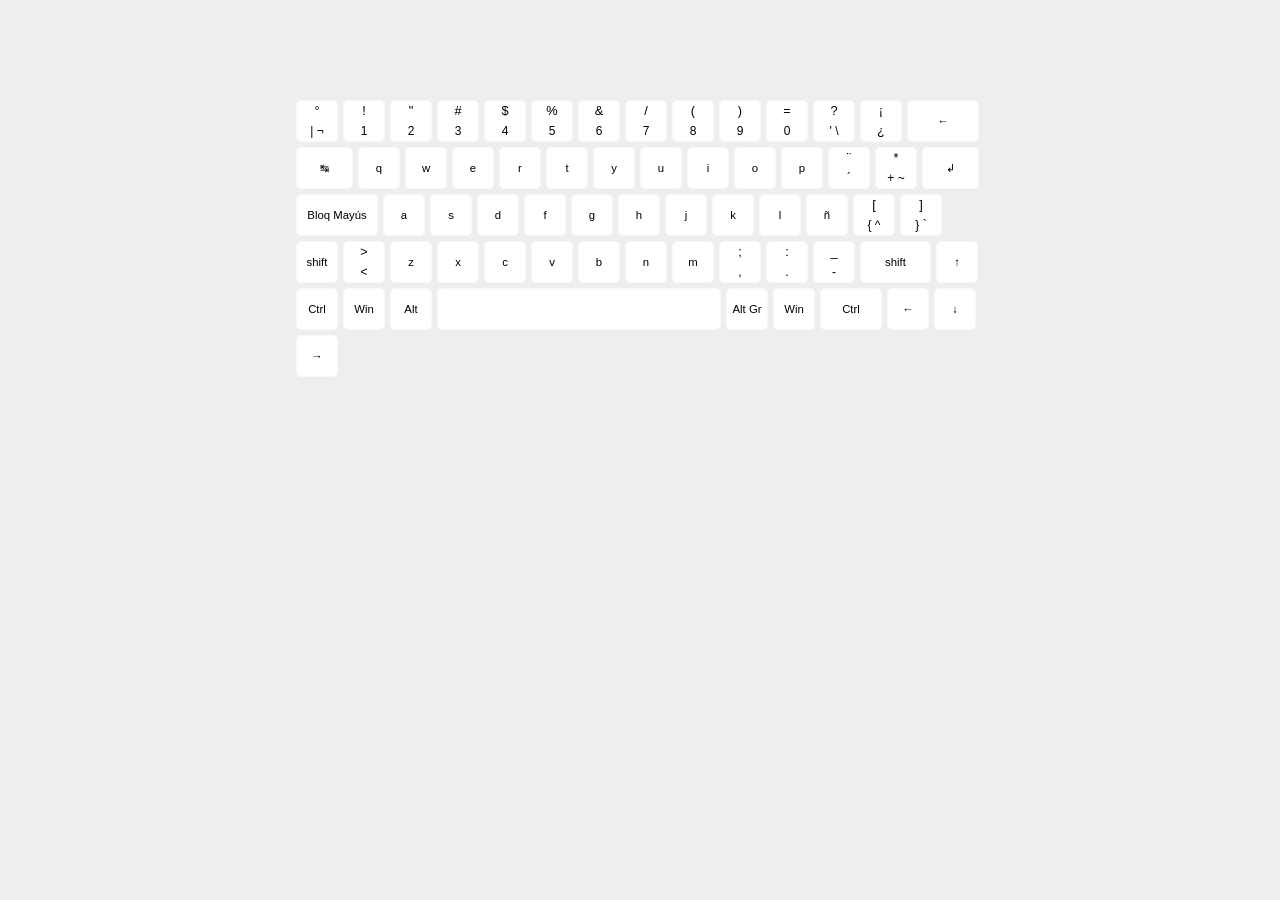
==== commit 0a5a315e: "Revert "Develop"" ====
--- a/index.html
+++ b/index.html
@@ -1,2906 +1,87 @@
 <!DOCTYPE html>
-<html lang="es">
-
+<html lang="en">
 <head>
     <meta charset="UTF-8">
     <meta name="viewport" content="width=device-width, initial-scale=1.0">
-    <title>Document</title>
-    <link rel="stylesheet" type="text/css" href="css/styles.css" />
+    <title>Online Keyboard</title>
+	<link rel="stylesheet" type="text/css" href="css/style.css" />
 </head>
+<body>
+<div id="container">
+	<ul id="keyboard">
+		<li class="symbol"><span class="off">| ¬</span><span class="on">°</span></li>
+		<li class="symbol"><span class="off">1</span><span class="on">!</span></li>
+		<li class="symbol"><span class="off">2</span><span class="on">"</span></li>
+		<li class="symbol"><span class="off">3</span><span class="on">#</span></li>
+		<li class="symbol"><span class="off">4</span><span class="on">$</span></li>
+		<li class="symbol"><span class="off">5</span><span class="on">%</span></li>
+		<li class="symbol"><span class="off">6</span><span class="on">&amp;</span></li>
+		<li class="symbol"><span class="off">7</span><span class="on">/</span></li>
+		<li class="symbol"><span class="off">8</span><span class="on">(</span></li>
+		<li class="symbol"><span class="off">9</span><span class="on">)</span></li>
+		<li class="symbol"><span class="off">0</span><span class="on">=</span></li>
+		<li class="symbol"><span class="off">' \</span><span class="on">?</span></li>
+		<li class="symbol"><span class="off">¿</span><span class="on">¡</span></li>
+		<li class="delete lastitem">←</li>
+		<li class="tab">↹</li>
+		<li class="letter">q</li>
+		<li class="letter">w</li>
+		<li class="letter">e</li>
+		<li class="letter">r</li>
+		<li class="letter">t</li>
+		<li class="letter">y</li>
+		<li class="letter">u</li>
+		<li class="letter">i</li>
+		<li class="letter">o</li>
+		<li class="letter">p</li>
+		<li class="symbol"><span class="off">´</span><span class="on">¨</span></li>
+		<li class="symbol"><span class="off">+ ~</span><span class="on">*</span></li>
+		<li class="enter lastitem">↲</li>
+		<li class="capslock">Bloq Mayús</li>
+		<li class="letter">a</li>
+		<li class="letter">s</li>
+		<li class="letter">d</li>
+		<li class="letter">f</li>
+		<li class="letter">g</li>
+		<li class="letter">h</li>
+		<li class="letter">j</li>
+		<li class="letter">k</li>
+		<li class="letter">l</li>
+        <li class="letter">ñ</li>
+		<li class="symbol"><span class="off">{ ^</span><span class="on">[</span></li>
+		<li class="symbol"><span class="off">} `</span><span class="on">]</span></li>
+		<li class="left-shift">shift</li>
+        <li class="symbol"><span class="off">&lt;</span><span class="on">&gt;</span></li>
+		<li class="letter">z</li>
+		<li class="letter">x</li>
+		<li class="letter">c</li>
+		<li class="letter">v</li>
+		<li class="letter">b</li>
+		<li class="letter">n</li>
+		<li class="letter">m</li>
+		<li class="symbol"><span class="off">,</span><span class="on">;</span></li>
+		<li class="symbol"><span class="off">.</span><span class="on">:</span></li>
+		<li class="symbol"><span class="off">-</span><span class="on">_</span></li>
+		<li class="right-shift">shift</li>
+        <li class="arrow up lastitem">↑</li>
+        <li class="left-ctrl">Ctrl</li>
+        <li class="letf-win">Win</li>
+        <li class="left-alt">Alt</li>
+        <li class="spacebar"> </li>
+        <li class="right-alt">Alt Gr</li>
+        <li class="right-win">Win</li>
+        <li class="right-ctrl lastitem">Ctrl</li>
+        <li class="arrow left">←</li>
+        <li class="arrow down">↓</li>
+        <li class="arrow right">→</li>
+	</ul>
 
-<body>
-    <div id="welcome-screen" class="page-container">
-        <div class="welcome-section">
-            <div class="welcome-icon">⌨️</div>
-            <h1>¡Bienvenido al Curso de Teclado!</h1>
-
-            <div class="instructions">
-                <p><strong>Hola ¡Me da mucho gusto que estés aquí!</strong></p>
-                <p>Este curso está diseñado especialmente para personas que están comenzando a usar la computadora.
-                    Aprenderás de manera fácil y divertida.</p>
-                <p id="scroll">¡Usa la rueda del ratón para moverte hacia abajo!</p>
-            </div>
-
-            <h2>¿Qué vas a aprender?</h2>
-            <ul class="features-list">
-                <li>Conocer todas las partes del teclado</li>
-                <li>Encontrar las teclas importantes rápidamente</li>
-                <li>Usar teclas especiales como @, #, $</li>
-                <li>Aprender atajos útiles para hacer las cosas más rápido</li>
-                <li>Practicar con ejercicios entretenidos</li>
-            </ul>
-
-            <div class="instructions">
-                <h3>¿Cómo funciona el curso?</h3>
-                <div class="step">
-                    <div class="step-number">1</div>
-                    <div>Verás lecciones con explicaciones claras</div>
-                </div>
-                <div class="step">
-                    <div class="step-number">2</div>
-                    <div>Practicarás con ejercicios interactivos</div>
-                </div>
-                <div class="step">
-                    <div class="step-number">3</div>
-                    <div>Avanzarás a tu propio ritmo</div>
-                </div>
-                <div class="step">
-                    <div class="step-number">4</div>
-                    <div>¡Te convertirás en un experto en teclado!</div>
-                </div>
-            </div>
-
-            <div class="navigation">
-                <p><strong>Para comenzar, haz clic en el botón "Comenzar":</strong></p>
-                <button class="btn btn-large" id="start-btn">
-                    🚀 Comenzar el Curso
-                </button>
-            </div>
-        </div>
-    </div>
-
-    <!-- LECCIÓN 1: Teclado Alfanumérico -->
-    <div id="lesson-1" class="page-container hidden">
-        <div class="lesson-section">
-            <h1>Lección 1: Teclado Alfanumérico</h1>
-
-            <!-- Explicación -->
-            <div class="explanation-box">
-                <h2>¿Qué es el Teclado Alfanumérico?</h2>
-                <p>El teclado alfanumérico es la parte principal del teclado que contiene las letras y números que
-                    usamos para escribir.</p>
-                <div class="features-grid">
-                    <div class="feature-item">
-                        <span class="feature-icon">🔤</span>
-                        <strong>Letras</strong>
-                        <p>A B C ... Z</p>
-                    </div>
-                    <div class="feature-item">
-                        <span class="feature-icon">🔢</span>
-                        <strong>Números</strong>
-                        <p>1 2 3 ... 0</p>
-                    </div>
-                    <div class="feature-item">
-                        <span class="feature-icon">⚡</span>
-                        <strong>Teclas importantes</strong>
-                        <p>Espacio, Enter, Shift</p>
-                    </div>
-                </div>
-            </div>
-
-            <!-- Teclado Principal -->
-            <div class="keyboard-section">
-                <h3>Teclado Principal</h3>
-
-                <div id="main-keyboard-1" class="keyboard">
-                    <!-- Fila numérica -->
-                    <div class="keyboard-row">
-                        <div class="key key-symbol" data-code="Backquote">
-                            <span class="primary">°| ¬</span>
-
-                        </div>
-                        <div class="key key-number" data-code="Digit1">
-                            <span class="primary">1</span>
-                            <span class="secondary">!</span>
-                        </div>
-                        <div class="key key-number" data-code="Digit2">
-                            <span class="primary">2</span>
-
-                            <span class="secondary">"</span>
-                        </div>
-                        <div class="key key-number" data-code="Digit3">
-                            <span class="primary">3</span>
-                            <span class="secondary">#</span>
-                        </div>
-                        <div class="key key-number" data-code="Digit4">
-                            <span class="primary">4</span>
-                            <span class="secondary">$</span>
-                        </div>
-                        <div class="key key-number" data-code="Digit5">
-                            <span class="primary">5</span>
-                            <span class="secondary">%</span>
-                        </div>
-                        <div class="key key-number" data-code="Digit6">
-                            <span class="primary">6</span>
-
-                            <span class="secondary">&amp;</span>
-                        </div>
-                        <div class="key key-number" data-code="Digit7">
-                            <span class="primary">7</span>
-                            <span class="secondary">/</span>
-                        </div>
-                        <div class="key key-number" data-code="Digit8">
-                            <span class="primary">8</span>
-                            <span class="secondary">(</span>
-                        </div>
-                        <div class="key key-number" data-code="Digit9">
-                            <span class="primary">9</span>
-                            <span class="secondary">)</span>
-                        </div>
-                        <div class="key key-number" data-code="Digit0">
-                            <span class="primary">0</span>
-                            <span class="secondary">=</span>
-                        </div>
-                        <div class="key key-symbol" data-code="apostrophe">
-                            <span class="primary">'</span>
-                            <span class="secondary">? \</span>
-                        </div>
-                        <div class="key key-symbol" data-code="Question-Mark">
-                            <span class="primary">¿</span>
-                            <span class="secondary">¡</span>
-                        </div>
-                        <div class="key key-delete" data-code="Backspace">←</div>
-                    </div>
-
-                    <!-- Fila QWERTY -->
-                    <div class="keyboard-row">
-                        <div class="key key-tab" data-code="Tab">Tab</div>
-
-                        <div class="key key-letter" data-code="KeyQ">
-                            <span class="primary">Q</span>
-                            <span class="secondary">@</span>
-                        </div>
-                        <div class="key key-letter" data-code="KeyW">W</div>
-                        <div class="key key-letter" data-code="KeyE">E</div>
-                        <div class="key key-letter" data-code="KeyR">R</div>
-                        <div class="key key-letter" data-code="KeyT">T</div>
-                        <div class="key key-letter" data-code="KeyY">Y</div>
-                        <div class="key key-letter" data-code="KeyU">U</div>
-                        <div class="key key-letter" data-code="KeyI">I</div>
-                        <div class="key key-letter" data-code="KeyO">O</div>
-                        <div class="key key-letter" data-code="KeyP">P</div>
-                        <div class="key key-symbol" data-code="BracketLeft">
-
-                            <span class="primary">´´</span>
-                            <span class="secondary">¨</span>
-                        </div>
-                        <div class="key key-symbol" data-code="BracketRight">
-                            <span class="primary">+</span>
-                            <span class="secondary">*~</span>
-                        </div>
-                    </div>
-
-                    <!-- Fila ASDF -->
-                    <div class="keyboard-row">
-
-                        <div class="key key-capslock" data-code="CapsLock">Bloq Máyus</div>
-                        <div class="key key-letter" data-code="KeyA">A</div>
-                        <div class="key key-letter" data-code="KeyS">S</div>
-                        <div class="key key-letter" data-code="KeyD">D</div>
-                        <div class="key key-letter" data-code="KeyF">F</div>
-                        <div class="key key-letter" data-code="KeyG">G</div>
-                        <div class="key key-letter" data-code="KeyH">H</div>
-                        <div class="key key-letter" data-code="KeyJ">J</div>
-                        <div class="key key-letter" data-code="KeyK">K</div>
-                        <div class="key key-letter" data-code="KeyL">L</div>
-
-                        <div class="key key-letter" data-code="KeyL">Ñ</div>
-                        <div class="key key-symbol" data-code="Semicolon">
-                            <span class="primary">{</span>
-                            <span class="secondary">[^</span>
-                        </div>
-                        <div class="key key-symbol" data-code="Quote">
-                            <span class="primary">}</span>
-                            <span class="secondary">]`</span>
-                        </div>
-                        <div class="key key-enter" data-code="Enter">Enter</div>
-                    </div>
-
-                    <!-- Fila ZXCV -->
-                    <div class="keyboard-row">
-                        <div class="key key-shift left-shift" data-code="ShiftLeft">Shift</div>
-
-                        <div class="key key-symbol" data-code="symbol less-than greater-than">
-                            <span class="primary">&lt;</span><span class="secondary">&gt;</span>
-                        </div>
-                        <div class="key key-letter" data-code="KeyZ">Z</div>
-                        <div class="key key-letter" data-code="KeyX">X</div>
-                        <div class="key key-letter" data-code="KeyC">C</div>
-                        <div class="key key-letter" data-code="KeyV">V</div>
-                        <div class="key key-letter" data-code="KeyB">B</div>
-                        <div class="key key-letter" data-code="KeyN">N</div>
-                        <div class="key key-letter" data-code="KeyM">M</div>
-                        <div class="key key-symbol" data-code="Comma">
-                            <span class="primary">,</span>
-                          
-                            <span class="secondary">;</span>
-                        </div>
-                        <div class="key key-symbol" data-code="Period">
-                            <span class="primary">.</span>
-                            <span class="secondary">:</span>
-                        </div>
-                        <div class="key key-symbol" data-code="guion hyphen underscore">
-                            <span class="primary">-</span>
-                            <span class="secondary">_</span>
-                        </div>
-                        <div class="key key-shift right-shift" data-code="ShiftRight">Shift</div>
-                    </div>
-
-                    <!-- Fila de espacio -->
-                    <div class="keyboard-row">
-                        <div class="key key-control left-ctrl" data-code="ControlLeft">Ctrl</div>
-                        <div class="key key-windows left-win" data-code="MetaLeft">Win</div>
-                        <div class="key key-alt left-alt" data-code="AltLeft">Alt</div>
-                        <div class="key key-spacebar" data-code="Space">Espacio</div>
-                        <div class="key key-alt right-alt" data-code="AltRight">Alt Gr</div>
-                        <div class="key key-windows right-win" data-code="MetaRight">Win</div>
-                        <div class="key key-control right-ctrl" data-code="ControlRight">Ctrl</div>
-                    </div>
-                </div>
-            </div>
-
-            <!-- Ejercicios -->
-            <div class="exercises-section">
-                <h2>Ejercicios Prácticos</h2>
-
-                <!-- Ejercicio 1: Vocales -->
-                <div class="exercise-card" id="exercise-vowels">
-                    <h3>Ejercicio 1: Encuentra las Vocales</h3>
-                    <p>Presiona las teclas de las vocales en tu teclado físico y obsérvalas brillar en el teclado de
-                        arriba.</p>
-                    <div class="vowels-container">
-                        <div class="vowel-key" data-vowel="A">A</div>
-                        <div class="vowel-key" data-vowel="E">E</div>
-                        <div class="vowel-key" data-vowel="I">I</div>
-                        <div class="vowel-key" data-vowel="O">O</div>
-                        <div class="vowel-key" data-vowel="U">U</div>
-                    </div>
-                    <div class="exercise-feedback" id="vowels-feedback"></div>
-                </div>
-
-                <!-- Ejercicio 2: Escribe tu nombre -->
-                <div class="exercise-card" id="exercise-name">
-                    <h3>Ejercicio 2: Escribe tu Nombre</h3>
-                  
-                    <p>Escribe tu nombre usando el teclado:</p>
-                    <div class="input-hint">💡 Ejemplo: Teresa</div>
-                    <input type="text" class="exercise-input" id="name-input" placeholder="Haz click y escribe..."
-                        maxlength="20">
-                    <div class="exercise-feedback" id="name-feedback"></div>
-                </div>
-
-                <!-- Ejercicio 3: Escribe tu apellido -->
-                <div class="exercise-card" id="exercise-lastname">
-                    <h3>Ejercicio 3: Escribe tu Apellido</h3>
-                    <p>Ahora escribe tu apellido en el siguiente cuadro:</p>
-
-                    <div class="input-hint">💡 Ejemplo: Suarez</div>
-                    <input type="text" class="exercise-input" id="lastname-input" placeholder="Haz click y escribe..."
-                        maxlength="20">
-                    <div class="exercise-feedback" id="lastname-feedback"></div>
-                </div>
-
-                <!-- Progreso -->
-                <div class="progress-section">
-                    <h4>Tu Progreso:</h4>
-                    <div class="progress-bar">
-                        <div class="progress-fill" id="lesson-progress"></div>
-                    </div>
-                    <div class="progress-text" id="progress-text">0% completado</div>
-                </div>
-            </div>
-
-
-            <div class="navigation">
-                <button class="btn btn-secondary" id="back-to-welcome-1">← Volver</button>
-                <button class="btn" id="next-to-2">Siguiente Lección →</button>
-            </div>
-        </div>
-    </div>
-
-    <!-- LECCIÓN 2: Teclado Numérico Superior -->
-    <div id="lesson-2" class="page-container hidden">
-        <div class="lesson-section">
-            <h1>Lección 2: Teclado Numérico Superior</h1>
-          
-            <!-- Explicación -->
-            <div class="explanation-box">
-                <h2>¿Qué es el Teclado Numérico Superior?</h2>
-                <p>Es la fila superior del teclado donde encuentras los números del 0 al 9 y símbolos especiales.</p>
-                <div class="features-grid">
-                    <div class="feature-item">
-                        <span class="feature-icon">🔢</span>
-                        <strong>Números</strong>
-                        <p>1 2 3 4 5 6 7 8 9 0</p>
-                    </div>
-                    <div class="feature-item">
-                        <span class="feature-icon">⚡</span>
-                        <strong>Símbolos</strong>
-                        <p>! @ # $ % ^ & * ( )</p>
-                    </div>
-                    <div class="feature-item">
-                        <span class="feature-icon">💡</span>
-                        <strong>Consejo</strong>
-                        <p>Usa Shift + número para los símbolos</p>
-                    </div>
-                </div>
-            </div>
-
-            <div class="lesson-content">
-                <!-- Teclado Principal -->
-                <div class="keyboard-section">
-                    <h3>Teclado Principal - Fila Numérica</h3>
-                    <div id="main-keyboard-2" class="keyboard">
-                        <!-- Fila numérica -->
-                        <div class="keyboard-row">
-                            <div class="key key-symbol" data-code="Backquote">
-                                <span class="primary">°| ¬</span>
-                            </div>
-                            <div class="key key-number" data-code="Digit1">
-                                <span class="primary">1</span>
-                                <span class="secondary">!</span>
-                            </div>
-                            <div class="key key-number" data-code="Digit2">
-                                <span class="primary">2</span>
-                                <span class="secondary">"</span>
-                            </div>
-                            <div class="key key-number" data-code="Digit3">
-                                <span class="primary">3</span>
-                                <span class="secondary">#</span>
-                            </div>
-                            <div class="key key-number" data-code="Digit4">
-                                <span class="primary">4</span>
-                                <span class="secondary">$</span>
-                            </div>
-                            <div class="key key-number" data-code="Digit5">
-                                <span class="primary">5</span>
-                                <span class="secondary">%</span>
-                            </div>
-                            <div class="key key-number" data-code="Digit6">
-                                <span class="primary">6</span>
-                                <span class="secondary">&amp;</span>
-                            </div>
-                            <div class="key key-number" data-code="Digit7">
-                                <span class="primary">7</span>
-                                <span class="secondary">/</span>
-                            </div>
-                            <div class="key key-number" data-code="Digit8">
-                                <span class="primary">8</span>
-                                <span class="secondary">(</span>
-                            </div>
-                            <div class="key key-number" data-code="Digit9">
-                                <span class="primary">9</span>
-                                <span class="secondary">)</span>
-                            </div>
-                            <div class="key key-number" data-code="Digit0">
-                                <span class="primary">0</span>
-                                <span class="secondary">=</span>
-                            </div>
-                            <div class="key key-symbol" data-code="apostrophe">
-                                <span class="primary">'</span>
-                                <span class="secondary">? \</span>
-                            </div>
-                            <div class="key key-symbol" data-code="Question-Mark">
-                                <span class="primary">¿</span>
-                                <span class="secondary">¡</span>
-                            </div>
-                            <div class="key key-delete" data-code="Backspace">←</div>
-                        </div>
-
-                        <!-- Fila QWERTY -->
-                        <div class="keyboard-row">
-                            <div class="key key-tab" data-code="Tab">Tab</div>
-                            <div class="key key-letter" data-code="KeyQ">
-                                <span class="primary">Q</span>
-                                <span class="secondary">@</span>
-                            </div>
-                            <div class="key key-letter" data-code="KeyW">W</div>
-                            <div class="key key-letter" data-code="KeyE">E</div>
-                            <div class="key key-letter" data-code="KeyR">R</div>
-                            <div class="key key-letter" data-code="KeyT">T</div>
-                            <div class="key key-letter" data-code="KeyY">Y</div>
-                            <div class="key key-letter" data-code="KeyU">U</div>
-                            <div class="key key-letter" data-code="KeyI">I</div>
-                            <div class="key key-letter" data-code="KeyO">O</div>
-                            <div class="key key-letter" data-code="KeyP">P</div>
-                            <div class="key key-symbol" data-code="BracketLeft">
-                                <span class="primary">´´</span>
-                                <span class="secondary">¨</span>
-                            </div>
-                            <div class="key key-symbol" data-code="BracketRight">
-                                <span class="primary">+</span>
-                                <span class="secondary">*~</span>
-                            </div>
-                        </div>
-
-                        <!-- Fila ASDF -->
-                        <div class="keyboard-row">
-                            <div class="key key-capslock" data-code="CapsLock">Bloq Máyus</div>
-                            <div class="key key-letter" data-code="KeyA">A</div>
-                            <div class="key key-letter" data-code="KeyS">S</div>
-                            <div class="key key-letter" data-code="KeyD">D</div>
-                            <div class="key key-letter" data-code="KeyF">F</div>
-                            <div class="key key-letter" data-code="KeyG">G</div>
-                            <div class="key key-letter" data-code="KeyH">H</div>
-                            <div class="key key-letter" data-code="KeyJ">J</div>
-                            <div class="key key-letter" data-code="KeyK">K</div>
-                            <div class="key key-letter" data-code="KeyL">L</div>
-                            <div class="key key-letter" data-code="KeyL">Ñ</div>
-                            <div class="key key-symbol" data-code="Semicolon">
-                                <span class="primary">{</span>
-                                <span class="secondary">[^</span>
-                            </div>
-                            <div class="key key-symbol" data-code="Quote">
-                                <span class="primary">}</span>
-                                <span class="secondary">]`</span>
-                            </div>
-                            <div class="key key-enter" data-code="Enter">Enter</div>
-                        </div>
-
-                        <!-- Fila ZXCV -->
-                        <div class="keyboard-row">
-                            <div class="key key-shift left-shift" data-code="ShiftLeft">Shift</div>
-                            <div class="key key-symbol" data-code="symbol less-than greater-than">
-                                <span class="primary">&lt;</span><span class="secondary">&gt;</span>
-                            </div>
-                            <div class="key key-letter" data-code="KeyZ">Z</div>
-                            <div class="key key-letter" data-code="KeyX">X</div>
-                            <div class="key key-letter" data-code="KeyC">C</div>
-                            <div class="key key-letter" data-code="KeyV">V</div>
-                            <div class="key key-letter" data-code="KeyB">B</div>
-                            <div class="key key-letter" data-code="KeyN">N</div>
-                            <div class="key key-letter" data-code="KeyM">M</div>
-                            <div class="key key-symbol" data-code="Comma">
-                                <span class="primary">,</span>
-                                <span class="secondary">;</span>
-                            </div>
-                            <div class="key key-symbol" data-code="Period">
-                                <span class="primary">.</span>
-                                <span class="secondary">:</span>
-                            </div>
-                            <div class="key key-symbol" data-code="guion hyphen underscore">
-                                <span class="primary">-</span>
-                                <span class="secondary">_</span>
-                            </div>
-                            <div class="key key-shift right-shift" data-code="ShiftRight">Shift</div>
-                        </div>
-
-                        <!-- Fila de espacio -->
-                        <div class="keyboard-row">
-                            <div class="key key-control left-ctrl" data-code="ControlLeft">Ctrl</div>
-                            <div class="key key-windows left-win" data-code="MetaLeft">Win</div>
-                            <div class="key key-alt left-alt" data-code="AltLeft">Alt</div>
-                            <div class="key key-spacebar" data-code="Space">Espacio</div>
-                            <div class="key key-alt right-alt" data-code="AltRight">Alt Gr</div>
-                            <div class="key key-windows right-win" data-code="MetaRight">Win</div>
-                            <div class="key key-control right-ctrl" data-code="ControlRight">Ctrl</div>
-                        </div>
-                    </div>
-                </div>
-
-                <!-- Ejercicios -->
-                <div class="exercises-section">
-                    <h2>Ejercicios Prácticos</h2>
-
-                    <!-- Ejercicio 1: Números del 1-9 -->
-                    <div class="exercise-card" id="exercise-numbers">
-                        <h3>Ejercicio 1: Encuentra los Números</h3>
-                        <p>Presiona los números del 1 al 0 en tu teclado físico y obsérvalos brillar en el teclado de
-                            arriba.</p>
-                        <div class="numbers-container">
-                            <div class="number-key" data-number="1">1</div>
-                            <div class="number-key" data-number="2">2</div>
-                            <div class="number-key" data-number="3">3</div>
-                            <div class="number-key" data-number="4">4</div>
-                            <div class="number-key" data-number="5">5</div>
-                            <div class="number-key" data-number="6">6</div>
-                            <div class="number-key" data-number="7">7</div>
-                            <div class="number-key" data-number="8">8</div>
-                            <div class="number-key" data-number="9">9</div>
-                            <div class="number-key" data-number="0">0</div>
-                        </div>
-                        <div class="exercise-feedback" id="numbers-feedback"></div>
-                    </div>
-
-                    <!-- Ejercicio 2: Año de nacimiento -->
-                    <div class="exercise-card" id="exercise-birthyear">
-                        <h3>Ejercicio 2: Escribe tu Año de Nacimiento</h3>
-                        <p>Escribe el año en que naciste (4 números):</p>
-                        <div class="input-hint">💡 Ejemplo: 1962</div>
-                        <input type="text" class="exercise-input" id="birthyear-input"
-                            placeholder="Haz clic aquí y escribe..." maxlength="4" pattern="[0-9]{4}">
-                        <div class="exercise-feedback" id="birthyear-feedback"></div>
-                    </div>
-
-                    <!-- Ejercicio 3: Edad -->
-                    <div class="exercise-card" id="exercise-age">
-                        <h3>Ejercicio 3: Escribe tu Edad</h3>
-                        <p>Ahora escribe tu edad actual en números:</p>
-                        <div class="input-hint">💡 Ejemplo: 80</div>
-                        <input type="text" class="exercise-input" id="age-input"
-                            placeholder="Haz clic aquí y escribe..." maxlength="3" pattern="[0-9]{1,3}">
-                        <div class="exercise-feedback" id="age-feedback"></div>
-                    </div>
-
-                    <!-- Ejercicio 4: Año actual -->
-                    <div class="exercise-card" id="exercise-currentyear">
-                        <h3>Ejercicio 4: Escribe el Año Actual</h3>
-                        <p>Finalmente, escribe el año actual:</p>
-                        <div class="input-hint">💡 Ejemplo: 2025</div>
-                        <input type="text" class="exercise-input" id="currentyear-input"
-                            placeholder="Haz clic aquí y escribe..." maxlength="4" pattern="[0-9]{4}">
-                        <div class="exercise-feedback" id="currentyear-feedback"></div>
-                    </div>
-
-                    <!-- Progreso -->
-                    <div class="progress-section">
-                        <h4>Tu Progreso:</h4>
-                        <div class="progress-bar">
-                            <div class="progress-fill" id="lesson-progress-2"></div>
-                        </div>
-                        <div class="progress-text" id="progress-text-2">0% completado</div>
-                    </div>
-                </div>
-
-                <div class="navigation">
-                    <button class="btn btn-secondary" id="back-to-1">← Lección Anterior</button>
-                    <button class="btn" id="next-to-3">Siguiente Lección →</button>
-                </div>
-            </div>
-        </div>
-    </div>
-
-    <!-- LECCIÓN 3: Teclas especiales -->
-    <div id="lesson-3" class="page-container hidden">
-        <div class="lesson-section">
-            <h1>Lección 3: Teclas Especiales</h1>
-
-            <div class="explanation-box">
-                <h2>¿Qué son las Teclas Especiales?</h2>
-                <p>Estas teclas no escriben letras ni números, pero son muy importantes para usar el teclado
-                    correctamente.</p>
-
-                <!-- Navegación entre grupos -->
-                <div class="keyboard-navigation">
-                    <button class="key-nav-btn active" data-target="writing">
-                        <span class="nav-icon">✏️</span>
-                        Escritura y Formato
-                    </button>
-                    <button class="key-nav-btn" data-target="modification">
-                        <span class="nav-icon">🔑</span>
-                        Modificación
-                    </button>
-                    <button class="key-nav-btn" data-target="editing">
-                        <span class="nav-icon">✂️</span>
-                        Edición
-                    </button>
-                    <button class="key-nav-btn" data-target="system">
-                        <span class="nav-icon">🪟</span>
-                        Sistema
-                    </button>
-                </div>
-
-                <!-- Grupos de teclas -->
-                <div class="key-cards-container">
-
-                    <!-- Grupo 1: Escritura y Formato -->
-                    <div id="cards-writing" class="key-cards-group active">
-                        <div class="group-description">
-                            <h3>✏️ Teclas de escritura y formato</h3>
-                            <p>Estas teclas te ayudan a organizar lo que escribes, haciendo que el texto tenga forma y
-                                sentido.</p>
-                        </div>
-                        <div class="features-grid">
-                            <!-- Espacio -->
-                            <div class="key-info-simple" data-key="Space">
-                                <div class="key-header">
-                                    <div class="key-icon-simple">␣</div>
-                                    <h3>Tecla Espacio</h3>
-                                </div>
-                                <div class="key-details">
-                                    <div class="detail-card">
-                                        <h4>Función</h4>
-                                        <p>Separa palabras.</p>
-                                    </div>
-                                    <div class="detail-card">
-                                        <h4>¿Cómo usarla?</h4>
-                                        <p>Presiona una vez para dejar un espacio.</p>
-                                    </div>
-                                    <div class="detail-card">
-                                        <h4>Tip</h4>
-                                        <p>Cada pulsación inserta un espacio; mantenerla pulsada crea varios espacios.
-                                        </p>
-                                    </div>
-                                </div>
-                                <div class="example-card">
-                                    <h4>Ejemplo</h4>
-                                    <p>
-                                        <code>Holaamigo</code> → <strong>Hola amigo</strong><br>
-                                        La tecla espacio nos permite separar "Hola" de "amigo".
-                                    </p>
-                                </div>
-                            </div>
-
-                            <!-- Enter -->
-                            <div class="key-info-simple" data-key="Enter">
-                                <div class="key-header">
-                                    <div class="key-icon-simple">↵</div>
-                                    <h3>Tecla Enter</h3>
-                                </div>
-                                <div class="key-details">
-                                    <div class="detail-card">
-                                        <h4>Función</h4>
-                                        <p>Salta de línea o confirma una acción.</p>
-                                    </div>
-                                    <div class="detail-card">
-                                        <h4>¿Cómo usarla?</h4>
-                                        <p>Presiona para crear nueva línea o enviar formularios.</p>
-                                    </div>
-                                    <div class="detail-card">
-                                        <h4>Tip</h4>
-                                        <p>En textos, crea un nuevo párrafo; en formularios, envía la información.</p>
-                                    </div>
-                                </div>
-                                <div class="example-card">
-                                    <h4>Ejemplo</h4>
-                                    <p>
-                                        Al terminar de escribir un párrafo, presiona Enter para comenzar uno nuevo.
-                                    </p>
-                                </div>
-                            </div>
-
-                            <!-- Tab -->
-                            <div class="key-info-simple" data-key="Tab">
-                                <div class="key-header">
-                                    <div class="key-icon-simple">⇥</div>
-                                    <h3>Tecla Tabulador</h3>
-                                </div>
-                                <div class="key-details">
-                                    <div class="detail-card">
-                                        <h4>Función</h4>
-                                        <p>Mueve el cursor a la siguiente posición/tabulación.</p>
-                                    </div>
-                                    <div class="detail-card">
-                                        <h4>¿Cómo usarla?</h4>
-                                        <p>Presiona para mover el cursor al siguiente campo o crear sangría.</p>
-                                    </div>
-                                    <div class="detail-card">
-                                        <h4>Tip</h4>
-                                        <p>En formularios, salta entre campos; en textos, crea sangrías profesionales.
-                                        </p>
-                                    </div>
-                                </div>
-                                <div class="example-card">
-                                    <h4>Ejemplo</h4>
-                                    <p>
-                                        En un formulario web, presiona Tab para pasar del campo "Nombre" al "Apellido".
-                                    </p>
-                                </div>
-                            </div>
-
-                            <!-- Caps Lock -->
-                            <div class="key-info-simple" data-key="CapsLock">
-                                <div class="key-header">
-                                    <div class="key-icon-simple">⇪</div>
-                                    <h3>Tecla Bloq Mayús</h3>
-                                </div>
-                                <div class="key-details">
-                                    <div class="detail-card">
-                                        <h4>Función</h4>
-                                        <p>Cambia a mayúsculas permanentes.</p>
-                                    </div>
-                                    <div class="detail-card">
-                                        <h4>¿Cómo usarla?</h4>
-                                        <p>Presiona una vez para activar, presiona nuevamente para desactivar.</p>
-                                    </div>
-                                    <div class="detail-card">
-                                        <h4>Tip</h4>
-                                        <p>Ideal para escribir muchas mayúsculas seguidas; una luz en el teclado indica
-                                            si está activo.</p>
-                                    </div>
-                                </div>
-                                <div class="example-card">
-                                    <h4>Ejemplo</h4>
-                                    <p>
-                                        Para escribir "CHILE" en mayúsculas: presiona Bloq Máyus, escribe CHILE,
-                                        presiona otra vez BBloq Máyus para desactivar.
-                                    </p>
-                                </div>
-                            </div>
-                        </div>
-                    </div>
-
-                    <!-- Grupo 2: Modificación -->
-                    <div id="cards-modification" class="key-cards-group">
-                        <div class="group-description">
-                            <h3>🔑 Teclas de modificación</h3>
-                            <p>Estas teclas son como "ayudantes": trabajan en equipo con otras teclas para hacer cosas
-                                diferentes.</p>
-                        </div>
-                        <div class="features-grid">
-                            <!-- Ctrl -->
-                            <div class="key-info-simple" data-key="Control">
-                                <div class="key-header">
-                                    <div class="key-icon-simple">Ctrl</div>
-                                    <h3>Tecla Control</h3>
-                                </div>
-                                <div class="key-details">
-                                    <div class="detail-card">
-                                        <h4>Función</h4>
-                                        <p>Permite atajos (Ctrl + C para copiar, Ctrl + V para pegar, etc.).</p>
-                                    </div>
-                                    <div class="detail-card">
-                                        <h4>¿Cómo usarla?</h4>
-                                        <p>Mantén presionada mientras pulsas otra tecla.</p>
-                                    </div>
-                                    <div class="detail-card">
-                                        <h4>Tip</h4>
-                                        <p>Combinada con otras teclas realiza acciones rápidas.</p>
-                                    </div>
-                                </div>
-                                <div class="example-card">
-                                    <h4>Ejemplo</h4>
-                                    <p>
-                                        Para copiar texto: selecciona el texto y presiona Ctrl + C; para pegarlo: Ctrl +
-                                        V.
-                                    </p>
-                                </div>
-                            </div>
-
-                            <!-- Shift -->
-                            <div class="key-info-simple" data-key="Shift">
-                                <div class="key-header">
-                                    <div class="key-icon-simple">⇧</div>
-                                    <h3>Tecla Shift</h3>
-                                </div>
-                                <div class="key-details">
-                                    <div class="detail-card">
-                                        <h4>Función</h4>
-                                        <p>Cambia el carácter (mayúsculas, símbolos).</p>
-                                    </div>
-                                    <div class="detail-card">
-                                        <h4>¿Cómo usarla?</h4>
-                                        <p>Mantén presionada mientras pulsas otra tecla.</p>
-                                    </div>
-                                    <div class="detail-card">
-                                        <h4>Tip</h4>
-                                        <p>Usa Shift + letra para mayúsculas; Shift + número para símbolos (!, @, #,
-                                            etc.).</p>
-                                    </div>
-                                </div>
-                                <div class="example-card">
-                                    <h4>Ejemplo</h4>
-                                    <p>
-                                        Para escribir "Hola" con H mayúscula: mantén Shift + presiona H, luego suelta y
-                                        escribe "ola".
-                                    </p>
-                                </div>
-                            </div>
-
-                            <!-- Alt Gr -->
-                            <div class="key-info-simple" data-key="AltGr">
-                                <div class="key-header">
-                                    <div class="key-icon-simple">Alt Gr</div>
-                                    <h3>Tecla Alternativa Gráfica</h3>
-                                </div>
-                                <div class="key-details">
-                                    <div class="detail-card">
-                                        <h4>Función</h4>
-                                        <p>Escribe caracteres especiales (como @ o #).</p>
-                                    </div>
-                                    <div class="detail-card">
-                                        <h4>¿Cómo usarla?</h4>
-                                        <p>Mantén presionada mientras pulsas teclas con terceros símbolos.</p>
-                                    </div>
-                                    <div class="detail-card">
-                                        <h4>Tip</h4>
-                                        <p>Esencial para escribir arroba (@), almohadilla (#), euro (€) y otros símbolos
-                                            especiales.</p>
-                                    </div>
-                                </div>
-                                <div class="example-card">
-                                    <h4>Ejemplo</h4>
-                                    <p>
-                                        Para escribir arroba (@) en muchos teclados: mantén Alt Gr + presiona la tecla Q
-                                        o 2.
-                                    </p>
-                                </div>
-                            </div>
-                        </div>
-                    </div>
-
-                    <!-- Grupo 3: Edición -->
-                    <div id="cards-editing" class="key-cards-group">
-                        <div class="group-description">
-                            <h3>✂️ Teclas de edición</h3>
-                            <p>Estas teclas son las que usamos cuando queremos corregir o quitar algo.</p>
-                        </div>
-                        <div class="features-grid">
-                            <!-- Backspace -->
-                            <div class="key-info-simple" data-key="Backspace">
-                                <div class="key-header">
-                                    <div class="key-icon-simple">⌫</div>
-                                    <h3>Tecla Retroceso</h3>
-                                </div>
-                                <div class="key-details">
-                                    <div class="detail-card">
-                                        <h4>Función</h4>
-                                        <p>Elimina texto o elementos.</p>
-                                    </div>
-                                    <div class="detail-card">
-                                        <h4>¿Cómo usarla?</h4>
-                                        <p>Presiona para borrar caracteres antes del cursor.</p>
-                                    </div>
-                                    <div class="detail-card">
-                                        <h4>Tip</h4>
-                                        <p>Mantenerla pulsada borra texto rápidamente.</p>
-                                    </div>
-                                </div>
-                                <div class="example-card">
-                                    <h4>Ejemplo</h4>
-                                    <p>
-                                        Si escribes <code>Autoo</code> por error, usa Borrar para borrar la "o"
-                                        extra.
-                                    </p>
-                                </div>
-                            </div>
-                        </div>
-                    </div>
-
-                    <!-- Grupo 4: Sistema -->
-                    <div id="cards-system" class="key-cards-group">
-                        <div class="group-description">
-                            <h3>🪟 Teclas del sistema o acceso rápido</h3>
-                            <p>Estas teclas no sirven para escribir, pero ayudan a moverte por el computador y acceder a
-                                funciones especiales.</p>
-                        </div>
-                        <div class="features-grid">
-                            <!-- Windows -->
-                            <div class="key-info-simple" data-key="Windows">
-                                <div class="key-header">
-                                    <div class="key-icon-simple">⊞</div>
-                                    <h3>Tecla Windows</h3>
-                                </div>
-                                <div class="key-details">
-                                    <div class="detail-card">
-                                        <h4>Función</h4>
-                                        <p>Abre el menú inicio y permite accesos rápidos.</p>
-                                    </div>
-                                    <div class="detail-card">
-                                        <h4>¿Cómo usarla?</h4>
-                                        <p>Presiona sola para abrir el menú Inicio; combínala con otras teclas.</p>
-                                    </div>
-                                    <div class="detail-card">
-                                        <h4>Tip</h4>
-                                        <p>Windows + E abre el Explorador; Windows + D muestra el escritorio.</p>
-                                    </div>
-                                </div>
-                                <div class="example-card">
-                                    <h4>Ejemplo</h4>
-                                    <p>
-                                        Para buscar un programa rápidamente: presiona Windows y escribe el nombre del
-                                        programa.
-                                    </p>
-                                </div>
-                            </div>
-                        </div>
-                    </div>
-                </div>
-            </div>
-
-            <!-- Contenido de la lección con teclados por grupo -->
-            <div class="lesson-content">
-                <!-- Teclados por grupo -->
-                <div class="keyboard-section">
-                    <h3>Teclado Principal - <span id="current-group-title">Escritura y Formato ✏️</span></h3>
-
-                    <!-- Teclado para Escritura y Formato -->
-                    <div id="keyboard-lesson-3-writing" class="keyboard-variant active">
-                        <div class="keyboard">
-                            <!-- Fila numérica -->
-                            <div class="keyboard-row">
-                                <div class="key key-symbol" data-code="Backquote">
-                                    <span class="primary">°| ¬</span>
-                                </div>
-                                <div class="key key-number" data-code="Digit1">
-                                    <span class="primary">1</span>
-                                    <span class="secondary">!</span>
-                                </div>
-                                <div class="key key-number" data-code="Digit2">
-                                    <span class="primary">2</span>
-                                    <span class="secondary">"</span>
-                                </div>
-                                <div class="key key-number" data-code="Digit3">
-                                    <span class="primary">3</span>
-                                    <span class="secondary">#</span>
-                                </div>
-                                <div class="key key-number" data-code="Digit4">
-                                    <span class="primary">4</span>
-                                    <span class="secondary">$</span>
-                                </div>
-                                <div class="key key-number" data-code="Digit5">
-                                    <span class="primary">5</span>
-                                    <span class="secondary">%</span>
-                                </div>
-                                <div class="key key-number" data-code="Digit6">
-                                    <span class="primary">6</span>
-                                    <span class="secondary">&amp;</span>
-                                </div>
-                                <div class="key key-number" data-code="Digit7">
-                                    <span class="primary">7</span>
-                                    <span class="secondary">/</span>
-                                </div>
-                                <div class="key key-number" data-code="Digit8">
-                                    <span class="primary">8</span>
-                                    <span class="secondary">(</span>
-                                </div>
-                                <div class="key key-number" data-code="Digit9">
-                                    <span class="primary">9</span>
-                                    <span class="secondary">)</span>
-                                </div>
-                                <div class="key key-number" data-code="Digit0">
-                                    <span class="primary">0</span>
-                                    <span class="secondary">=</span>
-                                </div>
-                                <div class="key key-symbol" data-code="apostrophe">
-                                    <span class="primary">'</span>
-                                    <span class="secondary">? \</span>
-                                </div>
-                                <div class="key key-symbol" data-code="Question-Mark">
-                                    <span class="primary">¿</span>
-                                    <span class="secondary">¡</span>
-                                </div>
-                                <div class="key key-delete" data-code="Backspace">←</div>
-                            </div>
-
-                            <!-- Fila QWERTY -->
-                            <div class="keyboard-row">
-                                <div class="key key-tab" data-code="Tab">Tab</div>
-                                <div class="key key-letter" data-code="KeyQ">
-                                    <span class="primary">Q</span>
-                                    <span class="secondary">@</span>
-                                </div>
-                                <div class="key key-letter" data-code="KeyW">W</div>
-                                <div class="key key-letter" data-code="KeyE">E</div>
-                                <div class="key key-letter" data-code="KeyR">R</div>
-                                <div class="key key-letter" data-code="KeyT">T</div>
-                                <div class="key key-letter" data-code="KeyY">Y</div>
-                                <div class="key key-letter" data-code="KeyU">U</div>
-                                <div class="key key-letter" data-code="KeyI">I</div>
-                                <div class="key key-letter" data-code="KeyO">O</div>
-                                <div class="key key-letter" data-code="KeyP">P</div>
-                                <div class="key key-symbol" data-code="BracketLeft">
-                                    <span class="primary">´´</span>
-                                    <span class="secondary">¨</span>
-                                </div>
-                                <div class="key key-symbol" data-code="BracketRight">
-                                    <span class="primary">+</span>
-                                    <span class="secondary">*~</span>
-                                </div>
-                            </div>
-
-                            <!-- Fila ASDF -->
-                            <div class="keyboard-row">
-                                <div class="key key-capslock" data-code="CapsLock">Bloq Máyus</div>
-                                <div class="key key-letter" data-code="KeyA">A</div>
-                                <div class="key key-letter" data-code="KeyS">S</div>
-                                <div class="key key-letter" data-code="KeyD">D</div>
-                                <div class="key key-letter" data-code="KeyF">F</div>
-                                <div class="key key-letter" data-code="KeyG">G</div>
-                                <div class="key key-letter" data-code="KeyH">H</div>
-                                <div class="key key-letter" data-code="KeyJ">J</div>
-                                <div class="key key-letter" data-code="KeyK">K</div>
-                                <div class="key key-letter" data-code="KeyL">L</div>
-                                <div class="key key-letter" data-code="KeyL">Ñ</div>
-                                <div class="key key-symbol" data-code="Semicolon">
-                                    <span class="primary">{</span>
-                                    <span class="secondary">[^</span>
-                                </div>
-                                <div class="key key-symbol" data-code="Quote">
-                                    <span class="primary">}</span>
-                                    <span class="secondary">]`</span>
-                                </div>
-                                <div class="key key-enter" data-code="Enter">Enter</div>
-                            </div>
-
-                            <!-- Fila ZXCV -->
-                            <div class="keyboard-row">
-                                <div class="key key-shift left-shift" data-code="ShiftLeft">Shift</div>
-                                <div class="key key-symbol" data-code="symbol less-than greater-than">
-                                    <span class="primary">&lt;</span><span class="secondary">&gt;</span>
-                                </div>
-                                <div class="key key-letter" data-code="KeyZ">Z</div>
-                                <div class="key key-letter" data-code="KeyX">X</div>
-                                <div class="key key-letter" data-code="KeyC">C</div>
-                                <div class="key key-letter" data-code="KeyV">V</div>
-                                <div class="key key-letter" data-code="KeyB">B</div>
-                                <div class="key key-letter" data-code="KeyN">N</div>
-                                <div class="key key-letter" data-code="KeyM">M</div>
-                                <div class="key key-symbol" data-code="Comma">
-                                    <span class="primary">,</span>
-                                    <span class="secondary">;</span>
-                                </div>
-                                <div class="key key-symbol" data-code="Period">
-                                    <span class="primary">.</span>
-                                    <span class="secondary">:</span>
-                                </div>
-                                <div class="key key-symbol" data-code="guion hyphen underscore">
-                                    <span class="primary">-</span>
-                                    <span class="secondary">_</span>
-                                </div>
-                                <div class="key key-shift right-shift" data-code="ShiftRight">Shift</div>
-                            </div>
-
-                            <!-- Fila de espacio -->
-                            <div class="keyboard-row">
-                                <div class="key key-control left-ctrl" data-code="ControlLeft">Ctrl</div>
-                                <div class="key key-windows left-win" data-code="MetaLeft">Win</div>
-                                <div class="key key-alt left-alt" data-code="AltLeft">Alt</div>
-                                <div class="key key-spacebar" data-code="Space">Espacio</div>
-                                <div class="key key-alt right-alt" data-code="AltRight">Alt Gr</div>
-                                <div class="key key-windows right-win" data-code="MetaRight">Win</div>
-                                <div class="key key-control right-ctrl" data-code="ControlRight">Ctrl</div>
-                            </div>
-                        </div>
-                    </div>
-
-                    <!-- Teclado para Modificación -->
-                    <div id="keyboard-lesson-3-modification" class="keyboard-variant">
-                        <div class="keyboard">
-                            <!-- Fila numérica -->
-                            <div class="keyboard-row">
-                                <div class="key key-symbol" data-code="Backquote">
-                                    <span class="primary">°| ¬</span>
-                                </div>
-                                <div class="key key-number" data-code="Digit1">
-                                    <span class="primary">1</span>
-                                    <span class="secondary">!</span>
-                                </div>
-                                <div class="key key-number" data-code="Digit2">
-                                    <span class="primary">2</span>
-                                    <span class="secondary">"</span>
-                                </div>
-                                <div class="key key-number" data-code="Digit3">
-                                    <span class="primary">3</span>
-                                    <span class="secondary">#</span>
-                                </div>
-                                <div class="key key-number" data-code="Digit4">
-                                    <span class="primary">4</span>
-                                    <span class="secondary">$</span>
-                                </div>
-                                <div class="key key-number" data-code="Digit5">
-                                    <span class="primary">5</span>
-                                    <span class="secondary">%</span>
-                                </div>
-                                <div class="key key-number" data-code="Digit6">
-                                    <span class="primary">6</span>
-                                    <span class="secondary">&amp;</span>
-                                </div>
-                                <div class="key key-number" data-code="Digit7">
-                                    <span class="primary">7</span>
-                                    <span class="secondary">/</span>
-                                </div>
-                                <div class="key key-number" data-code="Digit8">
-                                    <span class="primary">8</span>
-                                    <span class="secondary">(</span>
-                                </div>
-                                <div class="key key-number" data-code="Digit9">
-                                    <span class="primary">9</span>
-                                    <span class="secondary">)</span>
-                                </div>
-                                <div class="key key-number" data-code="Digit0">
-                                    <span class="primary">0</span>
-                                    <span class="secondary">=</span>
-                                </div>
-                                <div class="key key-symbol" data-code="apostrophe">
-                                    <span class="primary">'</span>
-                                    <span class="secondary">? \</span>
-                                </div>
-                                <div class="key key-symbol" data-code="Question-Mark">
-                                    <span class="primary">¿</span>
-                                    <span class="secondary">¡</span>
-                                </div>
-                                <div class="key key-delete" data-code="Backspace">←</div>
-                            </div>
-
-                            <!-- Fila QWERTY -->
-                            <div class="keyboard-row">
-                                <div class="key key-tab" data-code="Tab">Tab</div>
-                                <div class="key key-letter" data-code="KeyQ">
-                                    <span class="primary">Q</span>
-                                    <span class="secondary">@</span>
-                                </div>
-                                <div class="key key-letter" data-code="KeyW">W</div>
-                                <div class="key key-letter" data-code="KeyE">E</div>
-                                <div class="key key-letter" data-code="KeyR">R</div>
-                                <div class="key key-letter" data-code="KeyT">T</div>
-                                <div class="key key-letter" data-code="KeyY">Y</div>
-                                <div class="key key-letter" data-code="KeyU">U</div>
-                                <div class="key key-letter" data-code="KeyI">I</div>
-                                <div class="key key-letter" data-code="KeyO">O</div>
-                                <div class="key key-letter" data-code="KeyP">P</div>
-                                <div class="key key-symbol" data-code="BracketLeft">
-                                    <span class="primary">´´</span>
-                                    <span class="secondary">¨</span>
-                                </div>
-                                <div class="key key-symbol" data-code="BracketRight">
-                                    <span class="primary">+</span>
-                                    <span class="secondary">*~</span>
-                                </div>
-                            </div>
-
-                            <!-- Fila ASDF -->
-                            <div class="keyboard-row">
-                                <div class="key key-capslock" data-code="CapsLock">Bloq Máyus</div>
-                                <div class="key key-letter" data-code="KeyA">A</div>
-                                <div class="key key-letter" data-code="KeyS">S</div>
-                                <div class="key key-letter" data-code="KeyD">D</div>
-                                <div class="key key-letter" data-code="KeyF">F</div>
-                                <div class="key key-letter" data-code="KeyG">G</div>
-                                <div class="key key-letter" data-code="KeyH">H</div>
-                                <div class="key key-letter" data-code="KeyJ">J</div>
-                                <div class="key key-letter" data-code="KeyK">K</div>
-                                <div class="key key-letter" data-code="KeyL">L</div>
-                                <div class="key key-letter" data-code="KeyL">Ñ</div>
-                                <div class="key key-symbol" data-code="Semicolon">
-                                    <span class="primary">{</span>
-                                    <span class="secondary">[^</span>
-                                </div>
-                                <div class="key key-symbol" data-code="Quote">
-                                    <span class="primary">}</span>
-                                    <span class="secondary">]`</span>
-                                </div>
-                                <div class="key key-enter" data-code="Enter">Enter</div>
-                            </div>
-
-                            <!-- Fila ZXCV -->
-                            <div class="keyboard-row">
-                                <div class="key key-shift left-shift" data-code="ShiftLeft">Shift</div>
-                                <div class="key key-symbol" data-code="symbol less-than greater-than">
-                                    <span class="primary">&lt;</span><span class="secondary">&gt;</span>
-                                </div>
-                                <div class="key key-letter" data-code="KeyZ">Z</div>
-                                <div class="key key-letter" data-code="KeyX">X</div>
-                                <div class="key key-letter" data-code="KeyC">C</div>
-                                <div class="key key-letter" data-code="KeyV">V</div>
-                                <div class="key key-letter" data-code="KeyB">B</div>
-                                <div class="key key-letter" data-code="KeyN">N</div>
-                                <div class="key key-letter" data-code="KeyM">M</div>
-                                <div class="key key-symbol" data-code="Comma">
-                                    <span class="primary">,</span>
-                                    <span class="secondary">;</span>
-                                </div>
-                                <div class="key key-symbol" data-code="Period">
-                                    <span class="primary">.</span>
-                                    <span class="secondary">:</span>
-                                </div>
-                                <div class="key key-symbol" data-code="guion hyphen underscore">
-                                    <span class="primary">-</span>
-                                    <span class="secondary">_</span>
-                                </div>
-                                <div class="key key-shift right-shift" data-code="ShiftRight">Shift</div>
-                            </div>
-
-                            <!-- Fila de espacio -->
-                            <div class="keyboard-row">
-                                <div class="key key-control left-ctrl" data-code="ControlLeft">Ctrl</div>
-                                <div class="key key-windows left-win" data-code="MetaLeft">Win</div>
-                                <div class="key key-alt left-alt" data-code="AltLeft">Alt</div>
-                                <div class="key key-spacebar" data-code="Space">Espacio</div>
-                                <div class="key key-alt right-alt" data-code="AltRight">Alt Gr</div>
-                                <div class="key key-windows right-win" data-code="MetaRight">Win</div>
-                                <div class="key key-control right-ctrl" data-code="ControlRight">Ctrl</div>
-                            </div>
-                        </div>
-                    </div>
-
-                    <!-- Teclado para Edición -->
-                    <div id="keyboard-lesson-3-editing" class="keyboard-variant">
-                        <div class="keyboard">
-                            <!-- Fila numérica -->
-                            <div class="keyboard-row">
-                                <div class="key key-symbol" data-code="Backquote">
-                                    <span class="primary">°| ¬</span>
-                                </div>
-                                <div class="key key-number" data-code="Digit1">
-                                    <span class="primary">1</span>
-                                    <span class="secondary">!</span>
-                                </div>
-                                <div class="key key-number" data-code="Digit2">
-                                    <span class="primary">2</span>
-                                    <span class="secondary">"</span>
-                                </div>
-                                <div class="key key-number" data-code="Digit3">
-                                    <span class="primary">3</span>
-                                    <span class="secondary">#</span>
-                                </div>
-                                <div class="key key-number" data-code="Digit4">
-                                    <span class="primary">4</span>
-                                    <span class="secondary">$</span>
-                                </div>
-                                <div class="key key-number" data-code="Digit5">
-                                    <span class="primary">5</span>
-                                    <span class="secondary">%</span>
-                                </div>
-                                <div class="key key-number" data-code="Digit6">
-                                    <span class="primary">6</span>
-                                    <span class="secondary">&amp;</span>
-                                </div>
-                                <div class="key key-number" data-code="Digit7">
-                                    <span class="primary">7</span>
-                                    <span class="secondary">/</span>
-                                </div>
-                                <div class="key key-number" data-code="Digit8">
-                                    <span class="primary">8</span>
-                                    <span class="secondary">(</span>
-                                </div>
-                                <div class="key key-number" data-code="Digit9">
-                                    <span class="primary">9</span>
-                                    <span class="secondary">)</span>
-                                </div>
-                                <div class="key key-number" data-code="Digit0">
-                                    <span class="primary">0</span>
-                                    <span class="secondary">=</span>
-                                </div>
-                                <div class="key key-symbol" data-code="apostrophe">
-                                    <span class="primary">'</span>
-                                    <span class="secondary">? \</span>
-                                </div>
-                                <div class="key key-symbol" data-code="Question-Mark">
-                                    <span class="primary">¿</span>
-                                    <span class="secondary">¡</span>
-                                </div>
-                                <div class="key key-delete" data-code="Backspace">←</div>
-                            </div>
-
-                            <!-- Fila QWERTY -->
-                            <div class="keyboard-row">
-                                <div class="key key-tab" data-code="Tab">Tab</div>
-                                <div class="key key-letter" data-code="KeyQ">
-                                    <span class="primary">Q</span>
-                                    <span class="secondary">@</span>
-                                </div>
-                                <div class="key key-letter" data-code="KeyW">W</div>
-                                <div class="key key-letter" data-code="KeyE">E</div>
-                                <div class="key key-letter" data-code="KeyR">R</div>
-                                <div class="key key-letter" data-code="KeyT">T</div>
-                                <div class="key key-letter" data-code="KeyY">Y</div>
-                                <div class="key key-letter" data-code="KeyU">U</div>
-                                <div class="key key-letter" data-code="KeyI">I</div>
-                                <div class="key key-letter" data-code="KeyO">O</div>
-                                <div class="key key-letter" data-code="KeyP">P</div>
-                                <div class="key key-symbol" data-code="BracketLeft">
-                                    <span class="primary">´´</span>
-                                    <span class="secondary">¨</span>
-                                </div>
-                                <div class="key key-symbol" data-code="BracketRight">
-                                    <span class="primary">+</span>
-                                    <span class="secondary">*~</span>
-                                </div>
-                            </div>
-
-                            <!-- Fila ASDF -->
-                            <div class="keyboard-row">
-                                <div class="key key-capslock" data-code="CapsLock">Bloq Máyus</div>
-                                <div class="key key-letter" data-code="KeyA">A</div>
-                                <div class="key key-letter" data-code="KeyS">S</div>
-                                <div class="key key-letter" data-code="KeyD">D</div>
-                                <div class="key key-letter" data-code="KeyF">F</div>
-                                <div class="key key-letter" data-code="KeyG">G</div>
-                                <div class="key key-letter" data-code="KeyH">H</div>
-                                <div class="key key-letter" data-code="KeyJ">J</div>
-                                <div class="key key-letter" data-code="KeyK">K</div>
-                                <div class="key key-letter" data-code="KeyL">L</div>
-                                <div class="key key-letter" data-code="KeyL">Ñ</div>
-                                <div class="key key-symbol" data-code="Semicolon">
-                                    <span class="primary">{</span>
-                                    <span class="secondary">[^</span>
-                                </div>
-                                <div class="key key-symbol" data-code="Quote">
-                                    <span class="primary">}</span>
-                                    <span class="secondary">]`</span>
-                                </div>
-                                <div class="key key-enter" data-code="Enter">Enter</div>
-                            </div>
-
-                            <!-- Fila ZXCV -->
-                            <div class="keyboard-row">
-                                <div class="key key-shift left-shift" data-code="ShiftLeft">Shift</div>
-                                <div class="key key-symbol" data-code="symbol less-than greater-than">
-                                    <span class="primary">&lt;</span><span class="secondary">&gt;</span>
-                                </div>
-                                <div class="key key-letter" data-code="KeyZ">Z</div>
-                                <div class="key key-letter" data-code="KeyX">X</div>
-                                <div class="key key-letter" data-code="KeyC">C</div>
-                                <div class="key key-letter" data-code="KeyV">V</div>
-                                <div class="key key-letter" data-code="KeyB">B</div>
-                                <div class="key key-letter" data-code="KeyN">N</div>
-                                <div class="key key-letter" data-code="KeyM">M</div>
-                                <div class="key key-symbol" data-code="Comma">
-                                    <span class="primary">,</span>
-                                    <span class="secondary">;</span>
-                                </div>
-                                <div class="key key-symbol" data-code="Period">
-                                    <span class="primary">.</span>
-                                    <span class="secondary">:</span>
-                                </div>
-                                <div class="key key-symbol" data-code="guion hyphen underscore">
-                                    <span class="primary">-</span>
-                                    <span class="secondary">_</span>
-                                </div>
-                                <div class="key key-shift right-shift" data-code="ShiftRight">Shift</div>
-                            </div>
-
-                            <!-- Fila de espacio -->
-                            <div class="keyboard-row">
-                                <div class="key key-control left-ctrl" data-code="ControlLeft">Ctrl</div>
-                                <div class="key key-windows left-win" data-code="MetaLeft">Win</div>
-                                <div class="key key-alt left-alt" data-code="AltLeft">Alt</div>
-                                <div class="key key-spacebar" data-code="Space">Espacio</div>
-                                <div class="key key-alt right-alt" data-code="AltRight">Alt Gr</div>
-                                <div class="key key-windows right-win" data-code="MetaRight">Win</div>
-                                <div class="key key-control right-ctrl" data-code="ControlRight">Ctrl</div>
-                            </div>
-                        </div>
-                    </div>
-
-                    <!-- Teclado para Sistema -->
-                    <div id="keyboard-lesson-3-system" class="keyboard-variant">
-                        <div class="keyboard">
-                            <!-- Fila numérica -->
-                            <div class="keyboard-row">
-                                <div class="key key-symbol" data-code="Backquote">
-                                    <span class="primary">°| ¬</span>
-                                </div>
-                                <div class="key key-number" data-code="Digit1">
-                                    <span class="primary">1</span>
-                                    <span class="secondary">!</span>
-                                </div>
-                                <div class="key key-number" data-code="Digit2">
-                                    <span class="primary">2</span>
-                                    <span class="secondary">"</span>
-                                </div>
-                                <div class="key key-number" data-code="Digit3">
-                                    <span class="primary">3</span>
-                                    <span class="secondary">#</span>
-                                </div>
-                                <div class="key key-number" data-code="Digit4">
-                                    <span class="primary">4</span>
-                                    <span class="secondary">$</span>
-                                </div>
-                                <div class="key key-number" data-code="Digit5">
-                                    <span class="primary">5</span>
-                                    <span class="secondary">%</span>
-                                </div>
-                                <div class="key key-number" data-code="Digit6">
-                                    <span class="primary">6</span>
-                                    <span class="secondary">&amp;</span>
-                                </div>
-                                <div class="key key-number" data-code="Digit7">
-                                    <span class="primary">7</span>
-                                    <span class="secondary">/</span>
-                                </div>
-                                <div class="key key-number" data-code="Digit8">
-                                    <span class="primary">8</span>
-                                    <span class="secondary">(</span>
-                                </div>
-                                <div class="key key-number" data-code="Digit9">
-                                    <span class="primary">9</span>
-                                    <span class="secondary">)</span>
-                                </div>
-                                <div class="key key-number" data-code="Digit0">
-                                    <span class="primary">0</span>
-                                    <span class="secondary">=</span>
-                                </div>
-                                <div class="key key-symbol" data-code="apostrophe">
-                                    <span class="primary">'</span>
-                                    <span class="secondary">? \</span>
-                                </div>
-                                <div class="key key-symbol" data-code="Question-Mark">
-                                    <span class="primary">¿</span>
-                                    <span class="secondary">¡</span>
-                                </div>
-                                <div class="key key-delete" data-code="Backspace">←</div>
-                            </div>
-
-                            <!-- Fila QWERTY -->
-                            <div class="keyboard-row">
-                                <div class="key key-tab" data-code="Tab">Tab</div>
-                                <div class="key key-letter" data-code="KeyQ">
-                                    <span class="primary">Q</span>
-                                    <span class="secondary">@</span>
-                                </div>
-                                <div class="key key-letter" data-code="KeyW">W</div>
-                                <div class="key key-letter" data-code="KeyE">E</div>
-                                <div class="key key-letter" data-code="KeyR">R</div>
-                                <div class="key key-letter" data-code="KeyT">T</div>
-                                <div class="key key-letter" data-code="KeyY">Y</div>
-                                <div class="key key-letter" data-code="KeyU">U</div>
-                                <div class="key key-letter" data-code="KeyI">I</div>
-                                <div class="key key-letter" data-code="KeyO">O</div>
-                                <div class="key key-letter" data-code="KeyP">P</div>
-                                <div class="key key-symbol" data-code="BracketLeft">
-                                    <span class="primary">´´</span>
-                                    <span class="secondary">¨</span>
-                                </div>
-                                <div class="key key-symbol" data-code="BracketRight">
-                                    <span class="primary">+</span>
-                                    <span class="secondary">*~</span>
-                                </div>
-                            </div>
-
-                            <!-- Fila ASDF -->
-                            <div class="keyboard-row">
-                                <div class="key key-capslock" data-code="CapsLock">Bloq Máyus</div>
-                                <div class="key key-letter" data-code="KeyA">A</div>
-                                <div class="key key-letter" data-code="KeyS">S</div>
-                                <div class="key key-letter" data-code="KeyD">D</div>
-                                <div class="key key-letter" data-code="KeyF">F</div>
-                                <div class="key key-letter" data-code="KeyG">G</div>
-                                <div class="key key-letter" data-code="KeyH">H</div>
-                                <div class="key key-letter" data-code="KeyJ">J</div>
-                                <div class="key key-letter" data-code="KeyK">K</div>
-                                <div class="key key-letter" data-code="KeyL">L</div>
-                                <div class="key key-letter" data-code="KeyL">Ñ</div>
-                                <div class="key key-symbol" data-code="Semicolon">
-                                    <span class="primary">{</span>
-                                    <span class="secondary">[^</span>
-                                </div>
-                                <div class="key key-symbol" data-code="Quote">
-                                    <span class="primary">}</span>
-                                    <span class="secondary">]`</span>
-                                </div>
-                                <div class="key key-enter" data-code="Enter">Enter</div>
-                            </div>
-
-                            <!-- Fila ZXCV -->
-                            <div class="keyboard-row">
-                                <div class="key key-shift left-shift" data-code="ShiftLeft">Shift</div>
-                                <div class="key key-symbol" data-code="symbol less-than greater-than">
-                                    <span class="primary">&lt;</span><span class="secondary">&gt;</span>
-                                </div>
-                                <div class="key key-letter" data-code="KeyZ">Z</div>
-                                <div class="key key-letter" data-code="KeyX">X</div>
-                                <div class="key key-letter" data-code="KeyC">C</div>
-                                <div class="key key-letter" data-code="KeyV">V</div>
-                                <div class="key key-letter" data-code="KeyB">B</div>
-                                <div class="key key-letter" data-code="KeyN">N</div>
-                                <div class="key key-letter" data-code="KeyM">M</div>
-                                <div class="key key-symbol" data-code="Comma">
-                                    <span class="primary">,</span>
-                                    <span class="secondary">;</span>
-                                </div>
-                                <div class="key key-symbol" data-code="Period">
-                                    <span class="primary">.</span>
-                                    <span class="secondary">:</span>
-                                </div>
-                                <div class="key key-symbol" data-code="guion hyphen underscore">
-                                    <span class="primary">-</span>
-                                    <span class="secondary">_</span>
-                                </div>
-                                <div class="key key-shift right-shift" data-code="ShiftRight">Shift</div>
-                            </div>
-
-                            <!-- Fila de espacio -->
-                            <div class="keyboard-row">
-                                <div class="key key-control left-ctrl" data-code="ControlLeft">Ctrl</div>
-                                <div class="key key-windows left-win" data-code="MetaLeft">Win</div>
-                                <div class="key key-alt left-alt" data-code="AltLeft">Alt</div>
-                                <div class="key key-spacebar" data-code="Space">Espacio</div>
-                                <div class="key key-alt right-alt" data-code="AltRight">Alt Gr</div>
-                                <div class="key key-windows right-win" data-code="MetaRight">Win</div>
-                                <div class="key key-control right-ctrl" data-code="ControlRight">Ctrl</div>
-                            </div>
-                        </div>
-                    </div>
-                </div>
-
-                <!-- ===== EJERCICIOS ===== -->
-                <div class="exercises-section">
-                    <h2>Ejercicios Prácticos</h2>
-
-                    <!-- Ejercicio 1: Separar palabras con Espacio -->
-                    <div class="exercise-card" id="exercise-space-1">
-                        <h3>Ejercicio 1: Agrega espacios entre las palabras</h3>
-                        <p>
-                            A continuación verás una frase sin espacios. Tu tarea es reescribirla correctamente
-                            agregando espacios donde corresponda.<br><br>
-
-                            <strong>Ejemplo:</strong><br>
-                            Texto original: elcieloeslindo<br>
-                            Respuesta correcta: el cielo es lindo
-                        </p>
-                        <div class="input-hint">💡 Recuerda: Para escribir, primero haz clic en el cuadro blanco</div>
-
-                        <div class="original-text">
-                            <p><strong>Texto a separar:</strong> lamanzanaesdulce</p>
-                        </div>
-
-                        <input type="text" class="exercise-input" id="space-ex1-input"
-                            placeholder="Escribe la frase con espacios">
-                        <div class="exercise-feedback" id="space-ex1-feedback"></div>
-                    </div>
-
-                    <!-- Ejercicio 2: Lista de compras (Enter) -->
-                    <div class="exercise-card" id="exercise-enter-1">
-                        <h3>Ejercicio 2: Crea una lista de compras</h3>
-                        <p>
-                            Escribe una lista de <strong>3 elementos</strong>, presionando <strong>Enter</strong>
-                            después de cada uno para pasar a la siguiente línea.<br><br>
-                            <strong>Ejemplo:</strong><br>
-                            🛒 pan [ENTER]<br>
-                            🛒 leche [ENTER]<br>
-                            🛒 arroz
-                        </p>
-                        <div class="input-hint">💡 Usa Enter para escribir cada elemento en una nueva línea</div>
-
-                        <textarea class="exercise-input" id="enter-ex1-input"
-                            placeholder="Escribe aquí tu lista de compras..." rows="4"></textarea>
-                        <div class="exercise-feedback" id="enter-ex1-feedback"></div>
-                    </div>
-                    <!-- Ejercicio 3: Corrige errores con Borrar -->
-                    <div class="exercise-card" id="exercise-backspace-1">
-                        <h3>Ejercicio 3: Corrige errores con la tecla Borrar</h3>
-                        <p>
-                            El siguiente texto tiene algunos errores. Tu tarea es corregirlo usando la tecla
-                            <strong>Borrar</strong>
-                            (⌫).<br><br>
-                            <strong>Importante:</strong> Para borrar una letra debes <strong>hacer clic justo al lado
-                                derecho de la letra
-                                que quieras eliminar</strong>. Luego presiona la tecla <strong>Borrar</strong> para
-                            quitarla.<br><br>
-
-                            ✏️ <strong>Texto con errores:</strong><br>
-                            "El perroo es un animal domesttico muy fiel"<br><br>
-                            ✅ <strong>Texto corregido:</strong><br>
-                            "El perro es un animal domestico muy fiel"
-                        </p>
-
-                        <div class="input-hint">💡 Haz clic al final o al lado de la letra incorrecta antes de presionar
-                            Borrar</div>
-
-                        <input type="text" class="exercise-input" id="backspace-ex1-input"
-                            value="El commputadorrr es unaaa hherramienta genial"
-                            placeholder="Corrige los errores usando Borrar">
-
-                        <div class="exercise-feedback" id="backspace-ex1-feedback"></div>
-                    </div>
-
-
-                    <!-- Ejercicio 4: Escribir en mayúsculas con Bloq Mayús o Shift -->
-                    <div class="exercise-card" id="exercise-uppercase-1">
-                        <h3>Ejercicio 4: Escribe en mayúsculas</h3>
-                        <p>
-                            Escribe la siguiente frase usando <strong>solo mayúsculas</strong>. Puedes usar la tecla
-                            <strong>Bloq Mayús</strong> o mantener presionado <strong>Shift</strong> mientras
-                            escribes.<br><br>
-                            <strong>Frase:</strong> el teclado tiene muchas teclas
-                        </p>
-                        <div class="input-hint">💡 Consejo: Bloq Mayús deja todo en mayúsculas hasta que lo presiones
-                            otra vez</div>
-
-                        <input type="text" class="exercise-input" id="uppercase-ex1-input"
-                            placeholder="ESCRIBE AQUÍ LA FRASE EN MAYÚSCULAS">
-                        <div class="exercise-feedback" id="uppercase-ex1-feedback"></div>
-                    </div>
-
-                    <!-- Ejercicio 5: Escribir símbolos con Shift -->
-                    <div class="exercise-card" id="exercise-symbols-1">
-                        <h3>Ejercicio 5: Usa Shift para escribir símbolos</h3>
-                        <p>
-                            Escribe los siguientes símbolos usando <strong>Shift</strong> y la tecla de número
-                            correspondiente.<br><br>
-                            <strong>Símbolos a escribir:</strong> # $ %
-                        </p>
-                        <div class="input-hint">💡 Mantén presionado Shift y presiona el número que tiene el símbolo.
-                            Ej: Shift + 3 → #</div>
-
-                        <input type="text" class="exercise-input" id="symbols-ex1-input"
-                            placeholder="Escribe aquí los símbolos solicitados">
-                        <div class="exercise-feedback" id="symbols-ex1-feedback"></div>
-                    </div>
-
-                    <!-- Ejercicio 6: Escribir correo con @ -->
-                    <div class="exercise-card" id="exercise-email-1">
-                        <h3>Ejercicio 6: Escribe tu correo con @</h3>
-                        <p>
-                            Escribe tu correo electrónico. Recuerda que el símbolo <strong>@</strong> se escribe
-                            manteniendo presionado <strong>Alt Gr</strong> o <strong>Shift</strong> (dependiendo del
-                            teclado) y presionando la tecla correspondiente.<br><br>
-                            <strong>Ejemplo:</strong> juan@example.com
-                        </p>
-                        <div class="input-hint">💡 Usa Alt Gr + Q o Shift + 2 (según tu teclado) para escribir @</div>
-
-                        <input type="email" class="exercise-input" id="email-ex1-input"
-                            placeholder="Escribe aquí tu correo electrónico">
-                        <div class="exercise-feedback" id="email-ex1-feedback"></div>
-                    </div>
-
-                    <!-- Ejercicio 7: Navegar con Tab -->
-                    <div class="exercise-card" id="exercise-tab-1">
-                        <h3>Ejercicio 7: Navega entre campos con Tab</h3>
-                        <p>
-                            Completa el formulario usando la tecla <strong>Tab</strong> para pasar de un campo al
-                            siguiente.<br><br>
-                            <strong>Instrucciones:</strong><br>
-                            Escribe en el primer campo, presiona Tab para ir al segundo, y así sucesivamente.
-                        </p>
-                        <div class="input-hint">💡 Usa Tab para moverte entre campos sin usar el mouse</div>
-
-                        <div class="form-fields">
-                            <input type="text" id="first-name" name="first-name" class="exercise-input tab-field"
-                                placeholder="Nombre" data-field="1" autocomplete="given-name">
-                            <input type="text" id="last-name" name="last-name" class="exercise-input tab-field"
-                                placeholder="Apellido" data-field="2" autocomplete="family-name">
-                            <input type="email" id="email" name="email" class="exercise-input tab-field"
-                                placeholder="Email" data-field="3" autocomplete="email">
-                            <input type="tel" id="phone" name="phone" class="exercise-input tab-field"
-                                placeholder="Teléfono" data-field="4" autocomplete="tel">
-                        </div>
-
-                        <div class="exercise-feedback" id="tab-ex1-feedback"></div>
-                    </div>
-                </div>
-
-
-                <!-- Progreso -->
-                <div class="progress-section">
-                    <h4>Tu Progreso:</h4>
-                    <div class="progress-bar">
-                        <div class="progress-fill" id="lesson-progress-3"></div>
-                    </div>
-                    <div class="progress-text" id="progress-text-3">0% completado</div>
-                </div>
-            </div>
-        </div>
-
-        <div class="navigation">
-            <button class="btn btn-secondary" id="back-to-2">← Lección Anterior</button>
-            <button class="btn" id="next-to-4">Siguiente Lección →</button>
-        </div>
-    </div>
-    </div>
-
-    <!-- LECCIÓN 4: Teclado Numérico Lateral -->
-    <div id="lesson-4" class="page-container hidden">
-        <div class="lesson-section">
-            <h1>Lección 4: Teclado Numérico Lateral</h1>
-
-            <div class="lesson-content">
-
-                <!-- Introducción -->
-                <div class="explanation-box">
-                    <h2>¿Qué es el teclado numérico?</h2>
-                    <p>
-                        El teclado numérico se encuentra al lado derecho de la mayoría de los teclados.
-                        Sirve para escribir números de forma más rápida y cómoda, como si fuera una calculadora.
-                    </p>
-                    <p><br>
-                        ✨ <strong>Importante:</strong> Para usarlo, debes asegurarte de que la tecla <strong>Num
-                            Lock</strong> esté activada.
-                        Cuando lo esté, se encenderá una pequeña luz en tu teclado.
-                    </p><br>
-                </div>
-
-                <!-- Visualización del teclado numérico -->
-                <div class="keyboard-section">
-                    <h3>Teclado Numérico Lateral</h3>
-                    <div id="numpad" class="keyboard numpad">
-                        <div class="keyboard-row">
-                            <div class="key key-numlock" data-code="NumLock">Num Lock</div>
-                            <div class="key key-symbol" data-code="NumpadDivide">/</div>
-                            <div class="key key-symbol" data-code="NumpadMultiply">*</div>
-                            <div class="key key-symbol" data-code="NumpadSubtract">-</div>
-                        </div>
-                        <div class="keyboard-row">
-                            <div class="key key-number" data-code="Numpad7">7</div>
-                            <div class="key key-number" data-code="Numpad8">8</div>
-                            <div class="key key-number" data-code="Numpad9">9</div>
-                            <div class="key key-symbol" data-code="NumpadAdd">+</div>
-                        </div>
-                        <div class="keyboard-row">
-                            <div class="key key-number" data-code="Numpad4">4</div>
-                            <div class="key key-number" data-code="Numpad5">5</div>
-                            <div class="key key-number" data-code="Numpad6">6</div>
-                        </div>
-                        <div class="keyboard-row">
-                            <div class="key key-number" data-code="Numpad1">1</div>
-                            <div class="key key-number" data-code="Numpad2">2</div>
-                            <div class="key key-number" data-code="Numpad3">3</div>
-                            <div class="key key-enter" data-code="NumpadEnter">Enter</div>
-                        </div>
-                        <div class="keyboard-row">
-                            <div class="key key-number wide" data-code="Numpad0">0</div>
-                            <div class="key key-symbol" data-code="NumpadDecimal">.</div>
-                        </div>
-                    </div>
-                </div>
-
-                <!-- Ejercicios -->
-                <div class="exercises-section">
-                    <h2>Ejercicios Prácticos</h2>
-
-                    <!-- Ejercicio 1: Activar Num Lock -->
-                    <div class="exercise-card" id="exercise-numlock">
-                        <h3>Ejercicio 1: Activa el teclado numérico</h3>
-                        <p>
-                            Antes de escribir con el teclado numérico, debes asegurarte de que la tecla <strong>Num
-                                Lock</strong> esté activada.
-                            Si está encendida la luz del teclado, ¡ya puedes usarlo!
-                        </p>
-                        <div class="input-hint">💡 Presiona la tecla <strong>Num Lock</strong> para activarlo.</div>
-
-                        <div class="exercise-center">
-                            <button class="btn" id="check-numlock">Verificar estado</button>
-                        </div>
-
-                        <div class="exercise-feedback" id="numlock-feedback"></div>
-                    </div>
-
-                    <!-- Ejercicio 2: Escribir una secuencia numérica -->
-                    <div class="exercise-card" id="exercise-numpad-1">
-                        <h3>Ejercicio 2: Escribe una secuencia numérica</h3>
-                        <p>
-                            Ahora que el teclado numérico está activado, escribe la siguiente secuencia usando solo el
-                            teclado lateral:
-                        </p>
-                        <p><strong>Secuencia:</strong> 7531</p>
-                        <input type="text" class="exercise-input" id="numpad-sequence-input" maxlength="4"
-                            placeholder="Escribe aquí la secuencia">
-                        <div class="exercise-feedback" id="numpad-sequence-feedback"></div>
-                    </div>
-
-                    <!-- Ejercicio 3: Escribir una suma -->
-                    <div class="exercise-card" id="exercise-numpad-2">
-                        <h3>Ejercicio 3: Escribe una suma con el teclado numérico</h3>
-                        <p>
-                            Escribe la siguiente operación usando el teclado numérico lateral:
-                        </p>
-                        <p><strong>Operación:</strong> 45 + 27</p>
-                        <input type="text" class="exercise-input" id="numpad-operation-input" maxlength="7"
-                            placeholder="Escribe aquí la operación">
-                        <div class="exercise-feedback" id="numpad-operation-feedback"></div>
-                    </div>
-                </div>
-            </div>
-
-            <!-- Progreso -->
-            <div class="progress-section">
-                <h4>Tu Progreso:</h4>
-                <div class="progress-bar">
-                    <div class="progress-fill" id="lesson-progress-4"></div>
-                </div>
-                <div class="progress-text" id="progress-text-4">0% completado</div>
-            </div>
-
-            <!-- Navegación -->
-            <div class="navigation">
-                <button class="btn btn-secondary" id="back-to-3">← Lección Anterior</button>
-                <button class="btn" id="next-to-5">Siguiente Lección →</button>
-            </div>
-        </div>
-    </div>
-
-
-<!-- LECCIÓN 5: Atajos Básicos -->
-<div id="lesson-5" class="page-container hidden">
-    <div class="lesson-section">
-        <h1>Lección 5: Navegación básica</h1>
-
-        <!-- EXPLICACIÓN INICIAL -->
-        <div class="explanation-box">
-            <h2>Atajos de Teclado Esenciales</h2>
-            <p>Aprende los atajos más útiles para trabajar con texto de manera más rápida y sencilla.</p>
-            <div class="features-grid">
-                <div class="feature-item">
-                    <span class="feature-icon">📋</span>
-                    <strong>Copiar</strong>
-                    <p>Ctrl + C</p>
-                </div>
-                <div class="feature-item">
-                    <span class="feature-icon">📎</span>
-                    <strong>Pegar</strong>
-                    <p>Ctrl + V</p>
-                </div>
-                <div class="feature-item">
-                    <span class="feature-icon">✂️</span>
-                    <strong>Cortar</strong>
-                    <p>Ctrl + X</p>
-                </div>
-            </div>
-        </div>
-
-        <!-- CARD 1: CÓMO SELECCIONAR TEXTO -->
-        <div class="exercise-card">
-            <h2>✏️ Primero: Aprendamos a Seleccionar Texto</h2>
-            <div class="explanation-simple">
-                <p>Antes de usar los atajos, necesitamos aprender a seleccionar texto. Es muy sencillo:</p>
-                
-                <div class="pasos-simples">
-                    <div class="paso">
-                        <div class="texto-paso">
-                            <strong><b>1.</b> Haz clic al inicio del texto que quieres seleccionar</strong>
-                        </div>
-                    </div>
-                    <div class="paso">
-                        <div class="texto-paso">
-                            <strong><b>2.</b> Mantén presionado el botón del ratón y arrastra hasta el final del texto</strong>
-                        </div>
-                    </div>
-                    <div class="paso">
-                        <div class="texto-paso">
-                            <strong><b>3.</b> Suelta el botón cuando todo el texto esté marcado en color</strong>
-                        </div>
-                    </div>
-                </div>
-
-                <div class="instruccion-importante">
-                    <p>Practica seleccionando el texto de aqui abajo. Haz clic al principio y arrastra hasta el final:</p>
-                </div>
-
-                <div class="texto-practica" id="texto-practica-seleccion">
-                    Para seleccionar texto, haz clic al inicio y manteniendo el click arrastra el ratón hasta el final. Verás cómo el texto cambia de color cuando está seleccionado.
-                </div>
-
-                <div class="exercise-feedback" id="feedback-seleccion"></div>
-            </div>
-        </div>
-
-        <!-- CARD 2: EXPLICACIÓN COPIAR -->
-        <div class="exercise-card">
-            <h2>Copiar Texto (Ctrl + C)</h2>
-            
-            <div class="explanation-content">
-                <!-- Sub-card: ¿Qué es Copiar? -->
-                <div class="exercise-step">
-                    <h4>✏️ ¿Qué es Copiar?</h4>
-                    <p>Copiar es como hacer una fotocopia de un documento. Tienes el original y obtienes una copia idéntica, pero el original sigue en su lugar.</p>
-                </div>
-
-                <div class="two-column-layout">
-                    <!-- Columna izquierda: Pasos a seguir -->
-                    <div class="steps-column">
-                        <h3 class="pasos-titulo">📝 Pasos a seguir</h3>
-                        <div class="pasos-simples">
-                            <div class="paso">
-                                <div class="texto-paso">
-                                    <strong><b>1.</b> Selecciona el texto.</strong>
-                                </div>
-                            </div>
-                            <div class="paso">
-                                <div class="texto-paso">
-                                    <strong><b>2.</b> Presiona Ctrl + C.</strong>
-                                </div>
-                            </div>
-                            <div class="paso">
-                                <div class="texto-paso">
-                                    <strong><b>3.</b> El texto queda guardado.</strong>
-                                </div>
-                            </div>
-                        </div>
-                        <p class="input-hint">💡 Recuerda: Haz click al inicio del texto y manten el click mientras arrastras el puntero hasta el final del texto.</p>
-                    </div>
-
-                    <!-- Columna derecha: Teclado y ejemplo -->
-                    <div class="content-column">
-                        <!-- Sub-card: En el teclado -->
-                        <div class="exercise-step">
-                            <h4>✏️ En el teclado</h4>
-                            <div class="keyboard-demo">
-                                <div class="teclas-combinacion">
-                                    <span class="tecla">Ctrl</span>
-                                    <span class="mas">+</span>
-                                    <span class="tecla">C</span>
-                                </div>
-                            </div>
-                        </div>
-
-                        <!-- Sub-card: Ejemplo práctico -->
-                        <div class="exercise-step">
-                            <h4>✏️ Ejemplo práctico</h4>
-                            <div class="ejemplo-practico">
-                                <p>Imagina que quieres copiar una receta de cocina para enviársela a un amigo. Seleccionas la receta completa, usas Ctrl+C, y ahora tienes una copia para enviar mientras la receta original sigue en tu cuaderno.</p>
-                            </div>
-                        </div>
-                    </div>
-                </div>
-            </div>
-        </div>
-
-        <!-- CARD 3: EJERCICIOS COPIAR -->
-        <div class="exercise-card">
-            <h2>✏️ Practiquemos Copiar</h2>
-            
-            <div class="exercise-step">
-                <h4>✏️ Ejercicio 1: Copia el texto de abajo</h4>
-                <p class="pista">Haz clic en el texto y luego usa Ctrl + A para seleccionar todo, después Ctrl + C para copiar.</p>
-                <div class="texto-practica seleccionable" id="texto-copiar-1">La tecnología nos ayuda a mantenernos conectados con nuestros seres queridos.</div>
-                <div class="exercise-feedback" id="feedback-copiar-1"></div>
-                <p class="input-hint">💡 Primero haz clic en el texto, luego usa Ctrl+A para seleccionar todo, finalmente Ctrl+C para copiar.</p>
-            </div>
-
-            <div class="exercise-step">
-                <h4>✏️ Ejercicio 2: El texto a continuacion es el que tienes que copiar</h4>
-                <div class="texto-practica seleccionable" id="texto-copiar-2">Aprender cosas nuevas mantiene nuestra mente activa y saludable.</div>
-                <div class="exercise-feedback" id="feedback-copiar-2"></div>
-            </div>
-        </div>
-
-        <!-- CARD 4: EXPLICACIÓN PEGAR -->
-        <div class="exercise-card">
-            <h2>Pegar Texto (Ctrl + V)</h2>
-            
-            <div class="explanation-content">
-                <!-- Sub-card: ¿Qué es Pegar? -->
-                <div class="exercise-step">
-                    <h4>✏️ ¿Qué es Pegar?</h4>
-                    <p>Pegar es como tomar esa fotocopia que hiciste y ponerla en otro lugar. Es colocar el contenido copiado donde tú quieras.</p>
-                </div>
-
-                <div class="two-column-layout">
-                    <!-- Columna izquierda: Pasos a seguir -->
-                    <div class="steps-column">
-                        <h3 class="pasos-titulo">📝 Pasos a seguir</h3>
-                        <div class="pasos-simples">
-                            <div class="paso">
-                                <div class="texto-paso">
-                                    <strong><b>1.</b> Haz clic donde quieres pegar.</strong>
-                                </div>
-                            </div>
-                            <div class="paso">
-                                <div class="texto-paso">
-                                    <strong><b>2.</b> Presiona Ctrl + V.</strong>
-                                </div>
-                            </div>
-                            <div class="paso">
-                                <div class="texto-paso">
-                                    <strong><b>3.</b> El texto aparece.</strong>
-                                </div>
-                            </div>
-                        </div>
-                        <p class="input-hint">💡 Recuerda: El texto debe estar copiado antes de poder pegarlo.</p>
-                    </div>
-
-                    <!-- Columna derecha: Teclado y ejemplo -->
-                    <div class="content-column">
-                        <!-- Sub-card: En el teclado -->
-                        <div class="exercise-step">
-                            <h4>✏️ En el teclado</h4>
-                            <div class="keyboard-demo">
-                                <div class="teclas-combinacion">
-                                    <span class="tecla">Ctrl</span>
-                                    <span class="mas">+</span>
-                                    <span class="tecla">V</span>
-                                </div>
-                            </div>
-                        </div>
-
-                        <!-- Sub-card: Ejemplo práctico -->
-                        <div class="exercise-step">
-                            <h4>✏️ Ejemplo práctico</h4>
-                            <div class="ejemplo-practico">
-                                <p>Siguiendo con el ejemplo de la receta: después de copiarla, vas al correo electrónico, haces clic en el mensaje y usas Ctrl+V para pegar la receta y enviársela a tu amigo.</p>
-                            </div>
-                        </div>
-                    </div>
-                </div>
-            </div>
-        </div>
-
-        <!-- CARD 5: EJERCICIOS PEGAR -->
-        <div class="exercise-card">
-            <h2>✏️ Practiquemos Pegar</h2>
-            
-            <div class="instruccion-importante">
-                <p>Recuerdas el texto que copiaste arriba? Ahora lo vamos a pegar. Haz clic en el cuadro blanco y usa <strong>Ctrl + V</strong> para pegar el texto.</p>
-            </div>
-
-            <div class="exercise-step">
-                <h4>✏️ Ejercicio 1: Pega el Texto ya copiado en el cuadro blanco</h4>
-                <p class="pista">Usa Ctrl + V después de hacer clic en el cuadro.</p>
-                <textarea class="exercise-input" id="area-pegar-1" placeholder="Haz clic aquí y pega el texto copiado..."></textarea>
-                <div class="exercise-feedback" id="feedback-pegar-1"></div>
-            </div>
-        </div>
-
-        <!-- CARD 6: EXPLICACIÓN CORTAR -->
-        <div class="exercise-card">
-            <h2>Cortar Texto (Ctrl + X)</h2>
-            
-            <div class="explanation-content">
-                <!-- Sub-card: ¿Qué es Cortar? -->
-                <div class="exercise-step">
-                    <h4>✏️ ¿Qué es Cortar?</h4>
-                    <p>Cortar es como recortar una foto de una revista y guardarla para pegarla en otro álbum. La foto sale de la revista y queda en tus manos para ponerla donde quieras.</p>
-                </div>
-
-                <div class="two-column-layout">
-                    <!-- Columna izquierda: Pasos a seguir -->
-                    <div class="steps-column">
-                        <h3 class="pasos-titulo">📝 Pasos a seguir</h3>
-                        <div class="pasos-simples">
-                            <div class="paso">
-                                <div class="texto-paso">
-                                    <strong><b>1.</b> Selecciona el texto.</strong>
-                                </div>
-                            </div>
-                            <div class="paso">
-                                <div class="texto-paso">
-                                    <strong><b>2.</b> Presiona Ctrl + X.</strong>
-                                </div>
-                            </div>
-                            <div class="paso">
-                                <div class="texto-paso">
-                                    <strong><b>3.</b> El texto desaparece.</strong>
-                                </div>
-                            </div>
-                        </div>
-                        <p class="input-hint">💡 Recuerda: El texto cortado puedes pegarlo en otro lugar con Ctrl+V.</p>
-                    </div>
-
-                    <!-- Columna derecha: Teclado y ejemplo -->
-                    <div class="content-column">
-                        <!-- Sub-card: En el teclado -->
-                        <div class="exercise-step">
-                            <h4>✏️ En el teclado</h4>
-                            <div class="keyboard-demo">
-                                <div class="teclas-combinacion">
-                                    <span class="tecla">Ctrl</span>
-                                    <span class="mas">+</span>
-                                    <span class="tecla">X</span>
-                                </div>
-                            </div>
-                        </div>
-
-                        <!-- Sub-card: Ejemplo práctico -->
-                        <div class="exercise-step">
-                            <h4>✏️ Ejemplo práctico</h4>
-                            <div class="ejemplo-practico">
-                                <p>Imagina que escribiste un párrafo en el lugar equivocado de un documento. Seleccionas ese párrafo, usas Ctrl+X (cortar), el párrafo desaparece de ahí, luego vas al lugar correcto y usas Ctrl+V (pegar) para colocarlo donde debe ir.</p>
-                            </div>
-                        </div>
-
-                        <!-- Sub-card: Diferencia importante -->
-                        <div class="exercise-step">
-                            <h4>✏️ Diferencia importante</h4>
-                            <div class="diferencia-importante">
-                                <p><strong>Copiar (Ctrl+C):</strong> El texto original se queda donde está.</p>
-                                <p><strong>Cortar (Ctrl+X):</strong> El texto original desaparece y lo puedes mover donde tú quieras</p>
-                            </div>
-                        </div>
-                    </div>
-                </div>
-            </div>
-        </div>
-
-        <!-- CARD 7: EJERCICIOS CORTAR -->
-        <div class="exercise-card">
-            <h2>✏️ Practiquemos Cortar</h2>
-
-            <div class="exercise-step">
-                <h4>✏️ Ejercicio 1: Corta este texto</h4>
-                <p class="pista">Selecciona el texto del cuadro amarillo y usa Ctrl + X.</p>
-                <div class="texto-practica editable" id="texto-cortar-1" contenteditable="true">La paciencia es clave cuando estamos aprendiendo algo nuevo.</div>
-                <p>El texto debería desaparecer cuando lo cortes:</p>
-                <div class="exercise-feedback" id="feedback-cortar-1"></div>
-                <p class="input-hint">💡 Recuerda: Haz click al inicio del texto y manten el click mientras arrastras el puntero hasta el final del texto.</p>
-            </div>
-
-            <div class="exercise-step">
-                <h4>✏️ Ejercicio 2: Corta este otro texto</h4>
-                <div class="texto-practica editable" id="texto-cortar-2" contenteditable="true">Cada pequeño progreso nos acerca a nuestra meta.</div>
-                <div class="exercise-feedback" id="feedback-cortar-2"></div>
-            </div>
-        </div>
-
-        <!-- CARD 8: EJERCICIOS COMBINADOS -->
-        <div class="exercise-card">
-            <h2>✏️ Ejercicios Combinados</h2>
-            
-            <div class="exercise-step">
-                <h4>✏️ Ejercicio 1: Copia y pega esta frase</h4>
-                <p class="pista">Pista: Usa Ctrl+C para copiar y Ctrl+V para pegar.</p>
-                <div class="texto-practica no-auto-select seleccionable" id="texto-original-1">
-                    La práctica hace al maestro - cuanto más uses estos atajos, más fácil te resultarán.
-                </div>
-                <textarea class="exercise-input no-auto-select" id="area-combinado-1-leccion5" placeholder="Pega aquí la frase que copiaste..."></textarea>
-                <div class="exercise-feedback" id="feedback-combinado-1-leccion5"></div>
-            </div>
-
-            <div class="exercise-step">
-                <h4>✏️ Ejercicio 2: Corta y pega este texto</h4>
-                <p class="pista">Pista: Usa Ctrl+X para cortar y Ctrl+V para pegar.</p>
-                <div class="texto-practica editable seleccionable" id="texto-cortar-combinado-1" contenteditable="true">
-                    Este texto está en el lugar equivocado, debería moverse abajo.
-                </div>
-                <textarea class="exercise-input" id="area-cortar-combinado-1-leccion5" placeholder="Pega aquí el texto que cortaste..."></textarea>
-                <div class="exercise-feedback" id="feedback-combinado-2-leccion5"></div>
-            </div>
-        </div>
-
-        <!-- PROGRESO -->
-        <div class="progress-section">
-            <h4>Tu Progreso en esta lección:</h4>
-            <div class="progress-bar">
-                <div class="progress-fill" id="lesson-5-progress"></div>
-            </div>
-            <div class="progress-text" id="lesson-5-progress-text">0% completado</div>
-        </div>
-
-        <div class="navigation">
-            <button class="btn btn-secondary" id="back-to-4">← Lección Anterior</button>
-            <button class="btn" id="next-to-6">Siguiente Lección →</button>
-        </div>
-    </div>
+    <ul id="number-keyboard">
+        
+    </ul>
 </div>
 
-<!-- LECCIÓN 6: Navegación avanzada -->
-<div id="lesson-6" class="page-container hidden">
-    <div class="lesson-section">
-        <h1>Lección 6: Navegación avanzada</h1>
-
-        <!-- EXPLICACIÓN INICIAL -->
-        <div class="explanation-box">
-            <h2>Atajos de Productividad</h2>
-            <p>Mejora tu eficiencia con atajos para deshacer, seleccionar todo y buscar.</p>
-            <div class="features-grid">
-                <div class="feature-item">
-                    <span class="feature-icon">↶</span>
-                    <strong>Deshacer</strong>
-                    <p>Ctrl + Z</p>
-                </div>
-                <div class="feature-item">
-                    <span class="feature-icon">☑️</span>
-                    <strong>Seleccionar Todo</strong>
-                    <p>Ctrl + A</p>
-                </div>
-                <div class="feature-item">
-                    <span class="feature-icon">🔍</span>
-                    <strong>Buscar</strong>
-                    <p>Ctrl + F</p>
-                </div>
-            </div>
-        </div>
-
-        <!-- CARD 1: EXPLICACIÓN DESHACER -->
-        <div class="exercise-card">
-            <h2>Deshacer Acciones (Ctrl + Z)</h2>
-            
-            <div class="explanation-content">
-                <!-- Sub-card: ¿Qué es Deshacer? -->
-                <div class="exercise-step">
-                    <h4>✏️ ¿Qué es Deshacer?</h4>
-                    <p>Deshacer es como tener un botón de "arrepentimiento" en la computadora. Si cometes un error, puedes volver atrás como si no hubiera pasado nada.</p>
-                </div>
-
-                <div class="two-column-layout">
-                    <!-- Columna izquierda: Pasos a seguir -->
-                    <div class="steps-column">
-                        <h3 class="pasos-titulo">📝 Pasos a seguir</h3>
-                        <div class="pasos-simples">
-                            <div class="paso">
-                                <div class="texto-paso">
-                                    <strong><b>1.</b> Cometiste un error o quieres volver atrás</strong>
-                                </div>
-                            </div>
-                            <div class="paso">
-                                <div class="texto-paso">
-                                    <strong><b>2.</b> Presiona Ctrl + Z</strong>
-                                </div>
-                            </div>
-                            <div class="paso">
-                                <div class="texto-paso">
-                                    <strong><b>3.</b> La acción se revierte</strong>
-                                </div>
-                            </div>
-                        </div>
-                        <p class="input-hint">💡 Puedes usar Ctrl+Z varias veces para deshacer múltiples acciones.</p>
-                    </div>
-
-                    <!-- Columna derecha: Teclado y ejemplo -->
-                    <div class="content-column">
-                        <!-- Sub-card: En el teclado -->
-                        <div class="exercise-step">
-                            <h4>✏️ En el teclado</h4>
-                            <div class="keyboard-demo">
-                                <div class="teclas-combinacion">
-                                    <span class="tecla">Ctrl</span>
-                                    <span class="mas">+</span>
-                                    <span class="tecla">Z</span>
-                                </div>
-                            </div>
-                        </div>
-
-                        <!-- Sub-card: Ejemplo práctico -->
-                        <div class="exercise-step">
-                            <h4>✏️ Ejemplo práctico</h4>
-                            <div class="ejemplo-practico">
-                                <p>Estás escribiendo una carta y sin querer borras un párrafo importante. En lugar de tener que volver a escribirlo todo, simplemente usas Ctrl+Z y el párrafo reaparece como por arte de magia.</p>
-                            </div>
-                        </div>
-                    </div>
-                </div>
-            </div>
-        </div>
-
-        <!-- CARD 2: EJERCICIOS DESHACER -->
-        <div class="exercise-card">
-            <h2>✏️ Practiquemos Deshacer</h2>
-            
-            <div class="instruccion-importante">
-                <p>Escribe algo en el cuadro y luego usa <strong>Ctrl + Z</strong> para deshacerlo.</p>
-            </div>
-
-            <div class="exercise-step">
-                <h4>✏️ Ejercicio 1: Deshacer un borrado</h4>
-                <p class="pista">Borra el texto y usa Ctrl + Z para recuperarlo.</p>
-                <textarea class="exercise-input" id="area-deshacer-1" placeholder="Escribe algo aquí, luego bórralo y deshaz...">En un mundo muy muy lejano</textarea>
-                <div class="exercise-feedback" id="feedback-deshacer-1"></div>
-            </div>
-
-            <div class="exercise-step">
-                <h4>✏️ Ejercicio 2: Deshacer cambios múltiples</h4>
-                <p class="pista">Escribe varias palabras y luego deshaz hasta volver al principio.</p>
-                <textarea class="exercise-input" id="area-deshacer-2" placeholder="Escribe varias cosas y luego deshaz..."></textarea>
-                <div class="exercise-feedback" id="feedback-deshacer-2"></div>
-            </div>
-        </div>
-
-        <!-- CARD 3: EXPLICACIÓN SELECCIONAR TODO -->
-        <div class="exercise-card">
-            <h2>Seleccionar Todo (Ctrl + A)</h2>
-            
-            <div class="explanation-content">
-                <!-- Sub-card: ¿Qué es Seleccionar Todo? -->
-                <div class="exercise-step">
-                    <h4>✏️ ¿Qué es Seleccionar Todo?</h4>
-                    <p>Seleccionar Todo es como cuando tomas un documento completo con ambas manos en lugar de ir hoja por hoja. Selecciona todo el contenido de una vez.</p>
-                </div>
-
-                <div class="two-column-layout">
-                    <!-- Columna izquierda: Pasos a seguir -->
-                    <div class="steps-column">
-                        <h3 class="pasos-titulo">📝 Pasos a seguir</h3>
-                        <div class="pasos-simples">
-                            <div class="paso">
-                                <div class="texto-paso">
-                                    <strong><b>1.</b> Haz clic en el área del texto</strong>
-                                </div>
-                            </div>
-                            <div class="paso">
-                                <div class="texto-paso">
-                                    <strong><b>2.</b> Presiona Ctrl + A</strong>
-                                </div>
-                            </div>
-                            <div class="paso">
-                                <div class="texto-paso">
-                                    <strong><b>3.</b> Todo el texto queda seleccionado</strong>
-                                </div>
-                            </div>
-                        </div>
-                        <p class="input-hint">💡 Funciona en documentos, páginas web y la mayoría de programas.</p>
-                    </div>
-
-                    <!-- Columna derecha: Teclado y ejemplo -->
-                    <div class="content-column">
-                        <!-- Sub-card: En el teclado -->
-                        <div class="exercise-step">
-                            <h4>✏️ En el teclado</h4>
-                            <div class="keyboard-demo">
-                                <div class="teclas-combinacion">
-                                    <span class="tecla">Ctrl</span>
-                                    <span class="mas">+</span>
-                                    <span class="tecla">A</span>
-                                </div>
-                            </div>
-                        </div>
-
-                        <!-- Sub-card: Ejemplo práctico -->
-                        <div class="exercise-step">
-                            <h4>✏️ Ejemplo práctico</h4>
-                            <div class="ejemplo-practico">
-                                <p>Tienes una página web con un artículo muy largo que quieres guardar. En lugar de seleccionar párrafo por párrafo con el ratón, simplemente usas Ctrl+A y en un segundo tienes todo el artículo seleccionado para copiarlo.</p>
-                            </div>
-                        </div>
-                    </div>
-                </div>
-            </div>
-        </div>
-
-        <!-- CARD 4: EJERCICIOS SELECCIONAR TODO -->
-        <div class="exercise-card">
-            <h2>✏️ Practiquemos Seleccionar Todo</h2>
-            
-            <div class="instruccion-importante">
-                <p>Haz clic en los cuadros de texto de abajo y usa <strong>Ctrl + A</strong> para seleccionar todo el contenido.</p>
-            </div>
-
-            <div class="exercise-step">
-                <h4>✏️ Ejercicio 1: Selecciona todo este texto</h4>
-                <p class="pista">Haz clic en el cuadro de texto y luego usa Ctrl + A</p>
-                <textarea class="exercise-input texto-preseleccionado" id="area-seleccionar-1" readonly>
-La práctica constante es fundamental para mejorar nuestras habilidades. Cuanto más usamos el teclado, más natural nos resulta. Cada día que practicas, te sientes más cómodo y seguro usando la computadora.
-                </textarea>
-                <div class="exercise-feedback" id="feedback-seleccionar-1"></div>
-            </div>
-
-            <div class="exercise-step">
-                <h4>✏️ Ejercicio 2: Selecciona este otro texto</h4>
-                <p class="pista">Haz clic en este cuadro y usa Ctrl + A</p>
-                <textarea class="exercise-input texto-preseleccionado" id="area-seleccionar-2" readonly>
-Aprender nos da confianza para explorar nuevas herramientas digitales que pueden facilitar nuestra vida diaria de muchas maneras. No tengas miedo de experimentar y cometer errores, porque de ellos también se aprende.
-                </textarea>
-                <div class="exercise-feedback" id="feedback-seleccionar-2"></div>
-            </div>
-        </div>
-
-        <!-- CARD 5: EXPLICACIÓN BUSCAR -->
-        <div class="exercise-card">
-            <h2>Buscar Texto (Ctrl + F)</h2>
-            
-            <div class="explanation-content">
-                <!-- Sub-card: ¿Qué es Buscar? -->
-                <div class="exercise-step">
-                    <h4>✏️ ¿Qué es Buscar?</h4>
-                    <p>Buscar es como tener un asistente personal que encuentra rápidamente cualquier palabra que necesites en un documento, sin tener que leer todo.</p>
-                </div>
-
-                <div class="two-column-layout">
-                    <!-- Columna izquierda: Pasos a seguir -->
-                    <div class="steps-column">
-                        <h3 class="pasos-titulo">📝 Pasos a seguir</h3>
-                        <div class="pasos-simples">
-                            <div class="paso">
-                                <div class="texto-paso">
-                                    <strong><b>1.</b> Abre el documento o página web</strong>
-                                </div>
-                            </div>
-                            <div class="paso">
-                                <div class="texto-paso">
-                                    <strong><b>2.</b> Presiona Ctrl + F</strong>
-                                </div>
-                            </div>
-                            <div class="paso">
-                                <div class="texto-paso">
-                                    <strong><b>3.</b> Escribe lo que buscas</strong>
-                                </div>
-                            </div>
-                        </div>
-                        <p class="input-hint">💡 La búsqueda te mostrará todas las veces que aparece la palabra.</p>
-                    </div>
-
-                    <!-- Columna derecha: Teclado y ejemplo -->
-                    <div class="content-column">
-                        <!-- Sub-card: En el teclado -->
-                        <div class="exercise-step">
-                            <h4>✏️ En el teclado</h4>
-                            <div class="keyboard-demo">
-                                <div class="teclas-combinacion">
-                                    <span class="tecla">Ctrl</span>
-                                    <span class="mas">+</span>
-                                    <span class="tecla">F</span>
-                                </div>
-                            </div>
-                        </div>
-
-                        <!-- Sub-card: Ejemplo práctico -->
-                        <div class="exercise-step">
-                            <h4>✏️ Ejemplo práctico</h4>
-                            <div class="ejemplo-practico">
-                                <p>Estás leyendo un manual muy largo y necesitas encontrar información específica sobre "impresora". En lugar de leer página por página, usas Ctrl+F, escribes "impresora" y la computadora te lleva directamente a todas las partes donde aparece esa palabra.</p>
-                            </div>
-                        </div>
-                    </div>
-                </div>
-            </div>
-        </div>
-
-        <!-- CARD 6: EJERCICIOS BUSCAR -->
-        <div class="exercise-card">
-            <h2>✏️ Practiquemos Buscar</h2>
-            
-            <div class="instruccion-importante">
-                <p>Usa <strong>Ctrl + F</strong> para buscar palabras en los textos de abajo.</p>
-            </div>
-
-            <div class="exercise-step">
-                <h4>✏️ Ejercicio 1: Busca la palabra "tecnología"</h4>
-                <p class="pista">Usa Ctrl + F y escribe "tecnología"</p>
-                <div class="texto-practica busqueda" id="texto-buscar-1">
-                    La tecnología moderna nos ofrece muchas herramientas útiles. Con la tecnología 
-                    adecuada, podemos comunicarnos fácilmente. La evolución de la tecnología ha 
-                    cambiado nuestra forma de vivir y trabajar. La tecnología está en todas partes.
-                </div>
-                <div class="exercise-feedback" id="feedback-buscar-1"></div>
-            </div>
-
-            <div class="exercise-step">
-                <h4>✏️ Ejercicio 2: Busca la palabra "aprendizaje"</h4>
-                <div class="texto-practica busqueda" id="texto-buscar-2">
-                    El aprendizaje continuo es importante a cualquier edad. El proceso de 
-                    aprendizaje nos mantiene mentalmente activos. Disfrutar del aprendizaje 
-                    hace que sea más efectivo. El aprendizaje nunca termina.
-                </div>
-                <div class="exercise-feedback" id="feedback-buscar-2"></div>
-            </div>
-        </div>
-
-        <!-- CARD 7: EJERCICIOS COMBINADOS -->
-        <div class="exercise-card">
-            <h2>✏️ Ejercicios Combinados</h2>
-            
-            <div class="instruccion-importante">
-                <p>Ahora practicaremos usando varios atajos en secuencia, como se hace en situaciones reales.</p>
-            </div>
-
-            <div class="exercise-step">
-                <h4>✏️ Ejercicio 1: Selecciona todo, borra y deshace</h4>
-                <p>Sigue estos pasos:</p>
-                <ul class="pasos-combinados">
-                    <li><b>1.</b> Selecciona todo el texto de abajo (Ctrl+A)</li>
-                    <li><b>2.</b> Borra el texto (Borrar ←)</li>
-                    <li><b>3.</b> Deshace el borrado (Ctrl+Z)</li>
-                </ul>
-                <textarea class="exercise-input texto-preseleccionado" id="area-combinado-1-leccion6">
-Practicar estos atajos te hará más eficiente. Con el tiempo, los usarás sin pensar, como manejar un auto o cocinar.</textarea>
-                <div class="exercise-feedback" id="feedback-combinado-1-leccion6"></div>
-            </div>
-
-            <div class="exercise-step">
-                <h4>✏️ Ejercicio 2: Busca y reemplaza</h4>
-                <p>Encuentra la palabra "rápido" usando CTRL + F y reemplázala por "eficiente":</p>
-                <textarea class="exercise-input texto-preseleccionado" id="texto-combinado-2">
-Usar atajos de teclado hace que el trabajo sea más rápido y sencillo. Cuando trabajas de forma rápida, terminas tus tareas antes. Ser rápido no significa hacer las cosas mal, sino hacerlas mejor.</textarea>
-                <div class="exercise-feedback" id="feedback-combinado-2-leccion6"></div>
-            </div>
-        </div>
-
-        <!-- PROGRESO -->
-        <div class="progress-section">
-            <h4>Tu Progreso en esta lección:</h4>
-            <div class="progress-bar">
-                <div class="progress-fill" id="lesson-6-progress"></div>
-            </div>
-            <div class="progress-text" id="lesson-6-progress-text">0% completado</div>
-        </div>
-
-        <div class="navigation">
-            <button class="btn btn-secondary" id="back-to-5">← Lección Anterior</button>
-            <button class="btn" id="next-to-7">Siguiente Lección →</button>
-        </div>
-    </div>
 </div>
-<!-- LECCIÓN 7: Control de visualización -->
-<div id="lesson-7" class="page-container hidden">
-    <div class="lesson-section">
-        <h1>Lección 7: Control de visualización</h1>
-
-        <!-- EXPLICACIÓN INICIAL -->
-        <div class="explanation-box">
-            <h2>Control de Zoom y Resumen Final</h2>
-            <p>Aprende a controlar el tamaño de lo que ves en pantalla y repasa todo lo aprendido.</p>
-            <div class="features-grid">
-                <div class="feature-item">
-                    <span class="feature-icon">🔍</span>
-                    <strong>Acercar</strong>
-                    <p>Ctrl + +</p>
-                </div>
-                <div class="feature-item">
-                    <span class="feature-icon">👁️</span>
-                    <strong>Alejar</strong>
-                    <p>Ctrl + -</p>
-                </div>
-                <div class="feature-item">
-                    <span class="feature-icon">⚡</span>
-                    <strong>Normal</strong>
-                    <p>Ctrl + 0</p>
-                </div>
-            </div>
-        </div>
-
-        <!-- CARD 1: EXPLICACIÓN ZOOM -->
-        <div class="exercise-card">
-            <h2>¿Qué es el Control de Zoom?</h2>
-            
-            <div class="explanation-content">
-                <div class="exercise-step">
-                    <h4>✏️ ¿Qué es el Zoom?</h4>
-                    <p>El Zoom es como una lupa para tu pantalla. Puedes acercarte para ver las cosas más grandes y claras, o alejarte para ver más contenido a la vez.</p>
-                </div>
-
-                <div class="two-column-layout">
-                    <!-- Columna izquierda: Beneficios -->
-                    <div class="steps-column">
-                        <h3 class="pasos-titulo">📝 ¿Para qué sirve?</h3>
-                        <div class="pasos-simples">
-                            <div class="paso">
-                                <div class="texto-paso">
-                                    <strong><b>1.</b> Leer texto pequeño</strong>
-                                    <p>Ideal cuando las letras son muy pequeñas</p>
-                                </div>
-                            </div>
-                            <div class="paso">
-                                <div class="texto-paso">
-                                    <strong><b>2.</b> Ver detalles en imágenes</strong>
-                                    <p>Perfecto para fotos o diagramas</p>
-                                </div>
-                            </div>
-                            <div class="paso">
-                                <div class="texto-paso">
-                                    <strong><b>3.</b> Vista general</strong>
-                                    <p>Alejar para ver toda la página</p>
-                                </div>
-                            </div>
-                        </div>
-                    </div>
-
-                    <!-- Columna derecha: Ejemplo práctico -->
-                    <div class="content-column">
-                        <div class="exercise-step">
-                            <h4>✏️ Ejemplo práctico</h4>
-                            <div class="ejemplo-practico">
-                                <p>Estás leyendo un artículo en internet pero la letra es muy pequeña. Usas Ctrl++ varias veces hasta que la letra tenga un tamaño cómodo para tus ojos. Si luego quieres ver cómo se ve la página completa, usas Ctrl-- hasta volver al tamaño normal.</p>
-                            </div>
-                        </div>
-                    </div>
-                </div>
-            </div>
-        </div>
-
-        <!-- CARD 2: ACERCAR ZOOM -->
-        <div class="exercise-card">
-            <h2>Acercar Vista (Ctrl + +)</h2>
-            
-            <div class="explanation-content">
-                <div class="exercise-step">
-                    <h4>✏️ ¿Qué hace Acercar?</h4>
-                    <p>Acercar hace que todo en la pantalla se vea más grande, como si usarás una lupa. Es perfecto para leer texto pequeño o ver detalles.</p>
-                </div>
-
-                <div class="two-column-layout">
-                    <!-- Columna izquierda: Pasos -->
-                    <div class="steps-column">
-                        <h3 class="pasos-titulo">📝 Pasos para Acercar</h3>
-                        <div class="pasos-simples">
-                            <div class="paso">
-                                <div class="texto-paso">
-                                    <strong><b>1.</b> Abre la página web</strong>
-                                </div>
-                            </div>
-                            <div class="paso">
-                                <div class="texto-paso">
-                                    <strong><b>2.</b> Presiona Ctrl + +</strong>
-                                </div>
-                            </div>
-                            <div class="paso">
-                                <div class="texto-paso">
-                                    <strong><b>3.</b> Todo se ve más grande</strong>
-                                </div>
-                            </div>
-                        </div>
-                        <p class="input-hint">💡 Puedes presionar Ctrl++ varias veces para acercar más.</p>
-                    </div>
-
-                    <!-- Columna derecha: Teclado -->
-                    <div class="content-column">
-                        <div class="exercise-step">
-                            <h4>✏️ En el teclado</h4>
-                            <div class="keyboard-demo">
-                                <div class="teclas-combinacion">
-                                    <span class="tecla">Ctrl</span>
-                                    <span class="mas">+</span>
-                                    <span class="tecla">+</span>
-                                </div>
-                            </div>
-                        </div>
-                    </div>
-                </div>
-            </div>
-        </div>
-
-        <!-- CARD 3: ALEJAR ZOOM -->
-        <div class="exercise-card">
-            <h2>Alejar Vista (Ctrl + -)</h2>
-            
-            <div class="explanation-content">
-                <div class="exercise-step">
-                    <h4>✏️ ¿Qué hace Alejar?</h4>
-                    <p>Alejar hace que todo en la pantalla se vea más pequeño, permitiéndote ver más contenido a la vez. Es como alejarte de un cuadro para verlo completo.</p>
-                </div>
-
-                <div class="two-column-layout">
-                    <!-- Columna izquierda: Pasos -->
-                    <div class="steps-column">
-                        <h3 class="pasos-titulo">📝 Pasos para Alejar</h3>
-                        <div class="pasos-simples">
-                            <div class="paso">
-                                <div class="texto-paso">
-                                    <strong><b>1.</b> En la página que quieres ver</strong>
-                                </div>
-                            </div>
-                            <div class="paso">
-                                <div class="texto-paso">
-                                    <strong><b>2.</b> Presiona Ctrl + -</strong>
-                                </div>
-                            </div>
-                            <div class="paso">
-                                <div class="texto-paso">
-                                    <strong><b>3.</b> Todo se ve más pequeño</strong>
-                                </div>
-                            </div>
-                        </div>
-                        <p class="input-hint">💡 Puedes presionar Ctrl+- varias veces para alejar más.</p>
-                    </div>
-
-                    <!-- Columna derecha: Teclado -->
-                    <div class="content-column">
-                        <div class="exercise-step">
-                            <h4>✏️ En el teclado</h4>
-                            <div class="keyboard-demo">
-                                <div class="teclas-combinacion">
-                                    <span class="tecla">Ctrl</span>
-                                    <span class="mas">+</span>
-                                    <span class="tecla">-</span>
-                                </div>
-                            </div>
-                        </div>
-                    </div>
-                </div>
-            </div>
-        </div>
-
-        <!-- CARD 4: ZOOM NORMAL -->
-        <div class="exercise-card">
-            <h2>Volver al Tamaño Normal (Ctrl + 0)</h2>
-            
-            <div class="explanation-content">
-                <div class="exercise-step">
-                    <h4>✏️ ¿Qué hace Volver al Normal?</h4>
-                    <p>Esta función te lleva inmediatamente al tamaño original de la página (100%), sin importar cuánto hayas acercado o alejado antes.</p>
-                </div>
-
-                <div class="two-column-layout">
-                    <!-- Columna izquierda: Pasos -->
-                    <div class="steps-column">
-                        <h3 class="pasos-titulo">📝 Pasos para Volver al Normal</h3>
-                        <div class="pasos-simples">
-                            <div class="paso">
-                                <div class="texto-paso">
-                                    <strong><b>1.</b> En cualquier página</strong>
-                                </div>
-                            </div>
-                            <div class="paso">
-                                <div class="texto-paso">
-                                    <strong><b>2.</b> Presiona Ctrl + 0</strong>
-                                </div>
-                            </div>
-                            <div class="paso">
-                                <div class="texto-paso">
-                                    <strong><b>3.</b> Vuelve al tamaño original</strong>
-                                </div>
-                            </div>
-                        </div>
-                        <p class="input-hint">💡 Es la forma más rápida de resetear el zoom.</p>
-                    </div>
-
-                    <!-- Columna derecha: Teclado -->
-                    <div class="content-column">
-                        <div class="exercise-step">
-                            <h4>✏️ En el teclado</h4>
-                            <div class="keyboard-demo">
-                                <div class="teclas-combinacion">
-                                    <span class="tecla">Ctrl</span>
-                                    <span class="mas">+</span>
-                                    <span class="tecla">0</span>
-                                </div>
-                            </div>
-                        </div>
-                    </div>
-                </div>
-            </div>
-        </div>
-
-        <!-- CARD 5: EJERCICIOS ZOOM -->
-        <div class="exercise-card">
-            <h2>✏️ Practiquemos el Control de Zoom</h2>
-            
-            <div class="instruccion-importante">
-                <p>Usa los atajos de zoom en esta página para practicar. Observa cómo cambia el indicador de zoom.</p>
-            </div>
-
-            <div class="exercise-step">
-                <h4>✏️ Ejercicio 1: Acerca la vista</h4>
-                <div class="zoom-control">
-                    <div class="zoom-display">
-                        <span class="zoom-label">Zoom actual:</span>
-                        <span class="zoom-value" id="zoom-value">100%</span>
-                    </div>
-                    <div class="zoom-instructions">
-                        <p>Presiona <span class="tecla">Ctrl</span> + <span class="tecla">+</span> varias veces hasta que el zoom llegue al 150%.</p>
-                    </div>
-                </div>
-                <div class="exercise-feedback" id="feedback-zoom-1"></div>
-            </div>
-
-            <div class="exercise-step">
-                <h4>✏️ Ejercicio 2: Aleja la vista</h4>
-                <div class="zoom-control">
-                    <div class="zoom-display">
-                        <span class="zoom-label">Zoom actual:</span>
-                        <span class="zoom-value" id="zoom-value-2">100%</span>
-                    </div>
-                    <div class="zoom-instructions">
-                        <p>Presiona <span class="tecla">Ctrl</span> + <span class="tecla">-</span> varias veces hasta que el zoom llegue al 75%.</p>
-                    </div>
-                </div>
-                <div class="exercise-feedback" id="feedback-zoom-2"></div>
-            </div>
-
-            <div class="exercise-step">
-                <h4>✏️ Ejercicio 3: Tamaño normal rápido</h4>
-                <div class="zoom-control">
-                    <div class="zoom-display">
-                        <span class="zoom-label">Zoom actual:</span>
-                        <span class="zoom-value" id="zoom-value-3">100%</span>
-                    </div>
-                    <div class="zoom-instructions">
-                        <p>Primero acerca o aleja el zoom, luego usa <span class="tecla">Ctrl</span> + <span class="tecla">0</span> para volver al 100% inmediatamente.</p>
-                    </div>
-                </div>
-                <div class="exercise-feedback" id="feedback-zoom-3"></div>
-            </div>
-        </div>
-
-        <!-- CARD 6: RESUMEN FINAL -->
-        <div class="exercise-card">
-            <h2>✏️ Resumen Final - Todos los Atajos Aprendidos</h2>
-            
-            <div class="explanation-simple">
-                <h3>Tu Nuevo Conocimiento</h3>
-                <p>Has aprendido estos atajos esenciales que te harán más eficiente usando la computadora:</p>
-                
-                <div class="resumen-grid">
-                    <div class="resumen-item">
-                        <div class="resumen-comando">Ctrl + C</div>
-                        <div class="resumen-descripcion">Copiar texto seleccionado</div>
-                    </div>
-                    <div class="resumen-item">
-                        <div class="resumen-comando">Ctrl + V</div>
-                        <div class="resumen-descripcion">Pegar texto copiado</div>
-                    </div>
-                    <div class="resumen-item">
-                        <div class="resumen-comando">Ctrl + X</div>
-                        <div class="resumen-descripcion">Cortar texto seleccionado</div>
-                    </div>
-                    <div class="resumen-item">
-                        <div class="resumen-comando">Ctrl + Z</div>
-                        <div class="resumen-descripcion">Deshacer última acción</div>
-                    </div>
-                    <div class="resumen-item">
-                        <div class="resumen-comando">Ctrl + A</div>
-                        <div class="resumen-descripcion">Seleccionar todo el texto</div>
-                    </div>
-                    <div class="resumen-item">
-                        <div class="resumen-comando">Ctrl + F</div>
-                        <div class="resumen-descripcion">Buscar texto en una página</div>
-                    </div>
-                    <div class="resumen-item">
-                        <div class="resumen-comando">Ctrl + +</div>
-                        <div class="resumen-descripcion">Acercar zoom</div>
-                    </div>
-                    <div class="resumen-item">
-                        <div class="resumen-comando">Ctrl + -</div>
-                        <div class="resumen-descripcion">Alejar zoom</div>
-                    </div>
-                    <div class="resumen-item">
-                        <div class="resumen-comando">Ctrl + 0</div>
-                        <div class="resumen-descripcion">Zoom normal (100%)</div>
-                    </div>
-                </div>
-
-                <div class="consejos-finales">
-                    <h4>✏️ Consejos para Recordar:</h4>
-                    <div class="consejo">
-                        <strong>Practica regularmente:</strong> Usa estos atajos todos los días para acostumbrarte.
-                    </div>
-                    <div class="consejo">
-                        <strong>Empieza con los básicos:</strong> Primero domina Ctrl+C y Ctrl+V, luego añade más.
-                    </div>
-                    <div class="consejo">
-                        <strong>No temas equivocarte:</strong> Siempre puedes usar Ctrl+Z para deshacer errores.
-                    </div>
-                    <div class="consejo">
-                        <strong>Se paciente:</strong> Como cualquier habilidad, toma tiempo volverse rápido.
-                    </div>
-                </div>
-            </div>
-        </div>
-
-        <!-- CARD 7: EJERCICIO FINAL INTEGRADOR -->
-        <div class="exercise-card">
-            <h2>🎓 Examen Final - Demuestra lo Aprendido</h2>
-            
-            <div class="exercise-step">
-                <h4>✏️ Completa estos 3 pasos simples</h4>
-                <p>Demuestra que dominas los atajos esenciales completando esta tarea:</p>
-                
-                <div class="pasos-tarea">
-                    <div class="paso-tarea" id="paso-final-1">
-                        <div class="numero-paso">1</div>
-                        <div class="texto-paso">
-                            <strong>Escribe un texto cualquiera</strong> en el Cuadro A (mínimo 5 letras)
-                        </div>
-                    </div>
-                    
-                    <div class="paso-tarea" id="paso-final-2">
-                        <div class="numero-paso">2</div>
-                        <div class="texto-paso">
-                            <strong>Corta y pega</strong> ese texto al Cuadro B (usa Ctrl+X y Ctrl+V)
-                        </div>
-                    </div>
-                    
-                    <div class="paso-tarea" id="paso-final-3">
-                        <div class="numero-paso">3</div>
-                        <div class="texto-paso">
-                            <strong>Modifica el texto</strong> en el Cuadro B (cambia algo o agrega más texto)
-                        </div>
-                    </div>
-                </div>
-
-                <!-- Áreas de trabajo -->
-                <div class="areas-trabajo-final">
-                    <div class="area-trabajo">
-                        <label for="area-final-A">📝 Cuadro A - Escribe aquí:</label>
-                        <textarea 
-                            id="area-final-A" 
-                            class="exercise-input area-grande texto-preseleccionado" 
-                            placeholder="Escribe tu texto aquí... (mínimo 5 letras)"
-                        ></textarea>
-                        <div id="estado-area-A" class="estado-area espera">Escribe tu texto aquí</div>
-                    </div>
-                    
-                    <div class="area-trabajo">
-                        <label for="area-final-B">📋 Cuadro B - Pega aquí:</label>
-                        <textarea 
-                            id="area-final-B" 
-                            class="exercise-input area-grande texto-preseleccionado" 
-                            placeholder="El texto aparecerá aquí después de cortar y pegar..."
-                        ></textarea>
-                        <div id="estado-area-B" class="estado-area espera">Esperando texto cortado</div>
-                    </div>
-                </div>
-
-                <!-- Feedback del examen final -->
-                <div id="feedback-final" class="exercise-feedback" style="display: none;"></div>
-            </div>
-        </div>
-
-        <!-- PROGRESO -->
-        <div class="progress-section">
-            <h4>Tu Progreso en esta lección:</h4>
-            <div class="progress-bar">
-                <div class="progress-fill" id="lesson-7-progress"></div>
-            </div>
-            <div class="progress-text" id="lesson-7-progress-text">0% completado</div>
-        </div>
-
-        <div class="navigation">
-            <button class="btn btn-secondary" id="back-to-6">← Lección Anterior</button>
-            <button class="btn btn-success" id="finish-course">Finalizar Curso</button>
-        </div>
-    </div>
-</div>
-    <script src="javascript/script.js"></script>
+<script type="text/javascript" src="js/keyboard.js"></script>
 </body>
-
 </html>
--- a/css/style.css
+++ b/css/style.css
@@ -0,0 +1,120 @@
+* {
+margin: 0;
+padding: 0;
+}
+body {
+font: 71%/1.5 Verdana, Sans-Serif;
+background: #eee;
+}
+#container {
+margin: 100px auto;
+width: 688px;
+}
+#write {
+margin: 0 0 5px;
+padding: 5px;
+width: 671px;
+height: 200px;
+font: 1em/1.5 Verdana, Sans-Serif;
+background: #fff;
+border: 1px solid #f9f9f9;
+-moz-border-radius: 5px;
+-webkit-border-radius: 5px;
+}
+#keyboard {
+margin: 0;
+padding: 0;
+list-style: none;
+}
+	#keyboard li {
+	float: left;
+	margin: 0 5px 5px 0;
+	width: 40px;
+	height: 40px;
+	line-height: 40px;
+	text-align: center;
+	background: #fff;
+	border: 1px solid #f9f9f9;
+	-moz-border-radius: 5px;
+	-webkit-border-radius: 5px;
+	}
+		.capslock, .tab, .left-shift {
+		clear: left;
+		}
+			#keyboard .delete {
+			width: 70px;
+			}
+            #keyboard .tab {
+            width: 55px;
+            }
+			#keyboard .capslock {
+			width: 80px;
+			}
+			#keyboard .return {
+			width: 77px;
+			}
+			#keyboard .left-shift {
+			width: 40px;
+			}
+			#keyboard .right-shift {
+			width: 69px;
+			}
+            #keyboard .spacebar {
+            width: 282px;
+            }
+            #keyboard .right-ctrl {
+            width: 60px;
+            }
+            #keyboard .enter {
+            width: 55px;
+            }
+		.lastitem {
+		margin-right: 0;
+		}
+		.uppercase {
+		text-transform: uppercase;
+		}
+		#keyboard .space {
+		clear: left;
+		width: 681px;
+		}
+		.on {
+		display: none;
+		}
+		#keyboard li:hover {
+		position: relative;
+		top: 1px;
+		left: 1px;
+		border-color: #e5e5e5;
+		cursor: pointer;
+		}
+
+.symbol {
+  position: relative;
+  font-size: 16px;
+}
+
+.symbol .on,
+.symbol .off {
+  display: block;
+  width: 100%;
+  text-align: center;
+  line-height: 1;
+}
+
+/* El símbolo superior (!, @, etc.) irá más pequeño y arriba */
+.symbol .on {
+  font-size: 0.8em;
+  position: absolute;
+  top: 4px;
+  left: 0;
+}
+
+/* El símbolo inferior (1, 2, 3...) irá centrado abajo */
+.symbol .off {
+  font-size: 12px;
+  position: absolute;
+  bottom: 4px;
+  left: 0;
+}
+
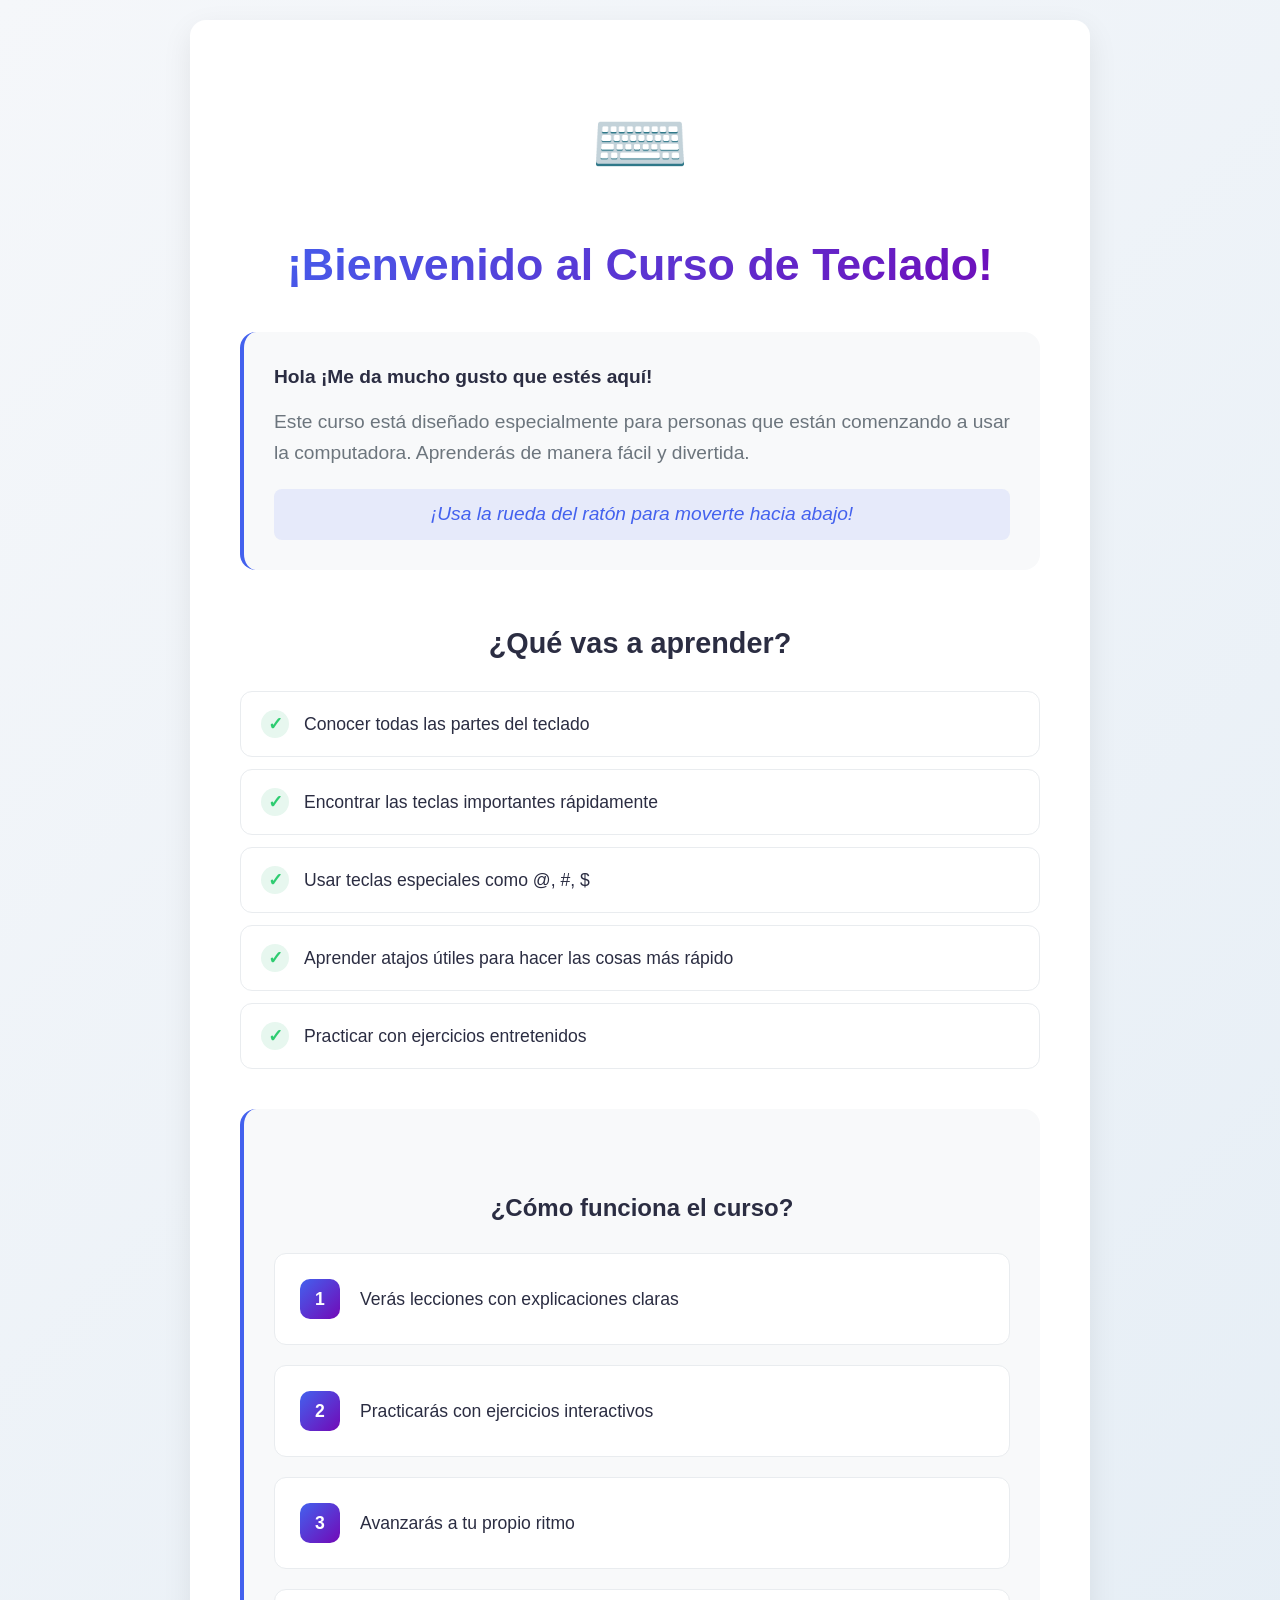
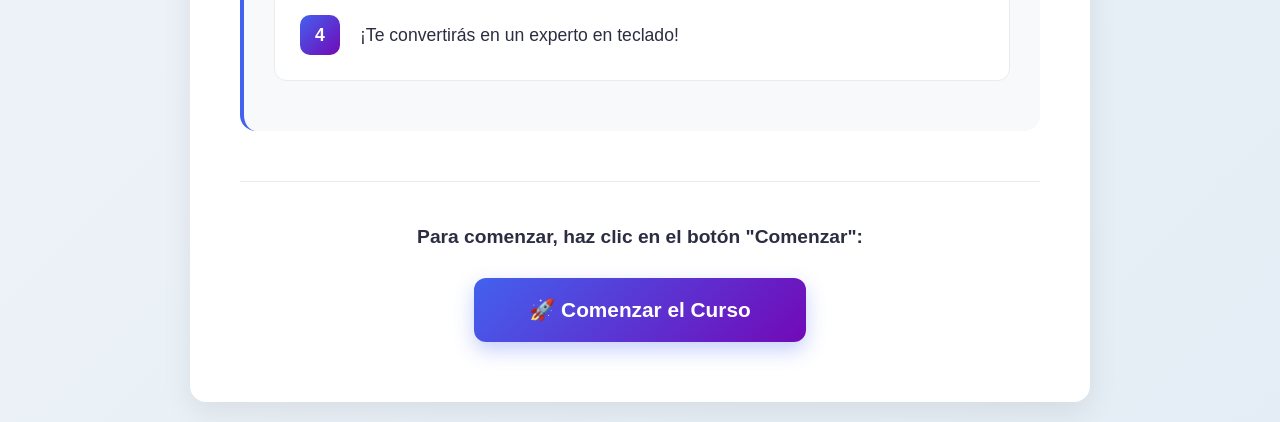
==== commit b77dff0f: "Actualización Final del HTML" ====
--- a/index.html
+++ b/index.html
@@ -1,87 +1,2906 @@
 <!DOCTYPE html>
-<html lang="en">
+<html lang="es">
+
 <head>
     <meta charset="UTF-8">
     <meta name="viewport" content="width=device-width, initial-scale=1.0">
-    <title>Online Keyboard</title>
-	<link rel="stylesheet" type="text/css" href="css/style.css" />
+    <title>Teclea+</title>
+    <link rel="stylesheet" type="text/css" href="css/styles.css" />
 </head>
+
 <body>
-<div id="container">
-	<ul id="keyboard">
-		<li class="symbol"><span class="off">| ¬</span><span class="on">°</span></li>
-		<li class="symbol"><span class="off">1</span><span class="on">!</span></li>
-		<li class="symbol"><span class="off">2</span><span class="on">"</span></li>
-		<li class="symbol"><span class="off">3</span><span class="on">#</span></li>
-		<li class="symbol"><span class="off">4</span><span class="on">$</span></li>
-		<li class="symbol"><span class="off">5</span><span class="on">%</span></li>
-		<li class="symbol"><span class="off">6</span><span class="on">&amp;</span></li>
-		<li class="symbol"><span class="off">7</span><span class="on">/</span></li>
-		<li class="symbol"><span class="off">8</span><span class="on">(</span></li>
-		<li class="symbol"><span class="off">9</span><span class="on">)</span></li>
-		<li class="symbol"><span class="off">0</span><span class="on">=</span></li>
-		<li class="symbol"><span class="off">' \</span><span class="on">?</span></li>
-		<li class="symbol"><span class="off">¿</span><span class="on">¡</span></li>
-		<li class="delete lastitem">←</li>
-		<li class="tab">↹</li>
-		<li class="letter">q</li>
-		<li class="letter">w</li>
-		<li class="letter">e</li>
-		<li class="letter">r</li>
-		<li class="letter">t</li>
-		<li class="letter">y</li>
-		<li class="letter">u</li>
-		<li class="letter">i</li>
-		<li class="letter">o</li>
-		<li class="letter">p</li>
-		<li class="symbol"><span class="off">´</span><span class="on">¨</span></li>
-		<li class="symbol"><span class="off">+ ~</span><span class="on">*</span></li>
-		<li class="enter lastitem">↲</li>
-		<li class="capslock">Bloq Mayús</li>
-		<li class="letter">a</li>
-		<li class="letter">s</li>
-		<li class="letter">d</li>
-		<li class="letter">f</li>
-		<li class="letter">g</li>
-		<li class="letter">h</li>
-		<li class="letter">j</li>
-		<li class="letter">k</li>
-		<li class="letter">l</li>
-        <li class="letter">ñ</li>
-		<li class="symbol"><span class="off">{ ^</span><span class="on">[</span></li>
-		<li class="symbol"><span class="off">} `</span><span class="on">]</span></li>
-		<li class="left-shift">shift</li>
-        <li class="symbol"><span class="off">&lt;</span><span class="on">&gt;</span></li>
-		<li class="letter">z</li>
-		<li class="letter">x</li>
-		<li class="letter">c</li>
-		<li class="letter">v</li>
-		<li class="letter">b</li>
-		<li class="letter">n</li>
-		<li class="letter">m</li>
-		<li class="symbol"><span class="off">,</span><span class="on">;</span></li>
-		<li class="symbol"><span class="off">.</span><span class="on">:</span></li>
-		<li class="symbol"><span class="off">-</span><span class="on">_</span></li>
-		<li class="right-shift">shift</li>
-        <li class="arrow up lastitem">↑</li>
-        <li class="left-ctrl">Ctrl</li>
-        <li class="letf-win">Win</li>
-        <li class="left-alt">Alt</li>
-        <li class="spacebar"> </li>
-        <li class="right-alt">Alt Gr</li>
-        <li class="right-win">Win</li>
-        <li class="right-ctrl lastitem">Ctrl</li>
-        <li class="arrow left">←</li>
-        <li class="arrow down">↓</li>
-        <li class="arrow right">→</li>
-	</ul>
-
-    <ul id="number-keyboard">
-        
-    </ul>
+    <div id="welcome-screen" class="page-container">
+        <div class="welcome-section">
+            <div class="welcome-icon">⌨️</div>
+            <h1>¡Bienvenido al Curso de Teclado!</h1>
+
+            <div class="instructions">
+                <p><strong>Hola ¡Me da mucho gusto que estés aquí!</strong></p>
+                <p>Este curso está diseñado especialmente para personas que están comenzando a usar la computadora.
+                    Aprenderás de manera fácil y divertida.</p>
+                <p id="scroll">¡Usa la rueda del ratón para moverte hacia abajo!</p>
+            </div>
+
+            <h2>¿Qué vas a aprender?</h2>
+            <ul class="features-list">
+                <li>Conocer todas las partes del teclado</li>
+                <li>Encontrar las teclas importantes rápidamente</li>
+                <li>Usar teclas especiales como @, #, $</li>
+                <li>Aprender atajos útiles para hacer las cosas más rápido</li>
+                <li>Practicar con ejercicios entretenidos</li>
+            </ul>
+
+            <div class="instructions">
+                <h3>¿Cómo funciona el curso?</h3>
+                <div class="step">
+                    <div class="step-number">1</div>
+                    <div>Verás lecciones con explicaciones claras</div>
+                </div>
+                <div class="step">
+                    <div class="step-number">2</div>
+                    <div>Practicarás con ejercicios interactivos</div>
+                </div>
+                <div class="step">
+                    <div class="step-number">3</div>
+                    <div>Avanzarás a tu propio ritmo</div>
+                </div>
+                <div class="step">
+                    <div class="step-number">4</div>
+                    <div>¡Te convertirás en un experto en teclado!</div>
+                </div>
+            </div>
+
+            <div class="navigation">
+                <p><strong>Para comenzar, haz clic en el botón "Comenzar":</strong></p>
+                <button class="btn btn-large" id="start-btn">
+                    🚀 Comenzar el Curso
+                </button>
+            </div>
+        </div>
+    </div>
+
+    <!-- LECCIÓN 1: Teclado Alfanumérico -->
+    <div id="lesson-1" class="page-container hidden">
+        <div class="lesson-section">
+            <h1>Lección 1: Teclado Alfanumérico</h1>
+
+            <!-- Explicación -->
+            <div class="explanation-box">
+                <h2>¿Qué es el Teclado Alfanumérico?</h2>
+                <p>El teclado alfanumérico es la parte principal del teclado que contiene las letras y números que
+                    usamos para escribir.</p>
+                <div class="features-grid">
+                    <div class="feature-item">
+                        <span class="feature-icon">🔤</span>
+                        <strong>Letras</strong>
+                        <p>A B C ... Z</p>
+                    </div>
+                    <div class="feature-item">
+                        <span class="feature-icon">🔢</span>
+                        <strong>Números</strong>
+                        <p>1 2 3 ... 0</p>
+                    </div>
+                    <div class="feature-item">
+                        <span class="feature-icon">⚡</span>
+                        <strong>Teclas importantes</strong>
+                        <p>Espacio, Enter, Shift</p>
+                    </div>
+                </div>
+            </div>
+
+            <!-- Teclado Principal -->
+            <div class="keyboard-section">
+                <h3>Teclado Principal</h3>
+
+                <div id="main-keyboard-1" class="keyboard">
+                    <!-- Fila numérica -->
+                    <div class="keyboard-row">
+                        <div class="key key-symbol" data-code="Backquote">
+                            <span class="primary">°| ¬</span>
+
+                        </div>
+                        <div class="key key-number" data-code="Digit1">
+                            <span class="primary">1</span>
+                            <span class="secondary">!</span>
+                        </div>
+                        <div class="key key-number" data-code="Digit2">
+                            <span class="primary">2</span>
+
+                            <span class="secondary">"</span>
+                        </div>
+                        <div class="key key-number" data-code="Digit3">
+                            <span class="primary">3</span>
+                            <span class="secondary">#</span>
+                        </div>
+                        <div class="key key-number" data-code="Digit4">
+                            <span class="primary">4</span>
+                            <span class="secondary">$</span>
+                        </div>
+                        <div class="key key-number" data-code="Digit5">
+                            <span class="primary">5</span>
+                            <span class="secondary">%</span>
+                        </div>
+                        <div class="key key-number" data-code="Digit6">
+                            <span class="primary">6</span>
+
+                            <span class="secondary">&amp;</span>
+                        </div>
+                        <div class="key key-number" data-code="Digit7">
+                            <span class="primary">7</span>
+                            <span class="secondary">/</span>
+                        </div>
+                        <div class="key key-number" data-code="Digit8">
+                            <span class="primary">8</span>
+                            <span class="secondary">(</span>
+                        </div>
+                        <div class="key key-number" data-code="Digit9">
+                            <span class="primary">9</span>
+                            <span class="secondary">)</span>
+                        </div>
+                        <div class="key key-number" data-code="Digit0">
+                            <span class="primary">0</span>
+                            <span class="secondary">=</span>
+                        </div>
+                        <div class="key key-symbol" data-code="apostrophe">
+                            <span class="primary">'</span>
+                            <span class="secondary">? \</span>
+                        </div>
+                        <div class="key key-symbol" data-code="Question-Mark">
+                            <span class="primary">¿</span>
+                            <span class="secondary">¡</span>
+                        </div>
+                        <div class="key key-delete" data-code="Backspace">←</div>
+                    </div>
+
+                    <!-- Fila QWERTY -->
+                    <div class="keyboard-row">
+                        <div class="key key-tab" data-code="Tab">Tab</div>
+
+                        <div class="key key-letter" data-code="KeyQ">
+                            <span class="primary">Q</span>
+                            <span class="secondary">@</span>
+                        </div>
+                        <div class="key key-letter" data-code="KeyW">W</div>
+                        <div class="key key-letter" data-code="KeyE">E</div>
+                        <div class="key key-letter" data-code="KeyR">R</div>
+                        <div class="key key-letter" data-code="KeyT">T</div>
+                        <div class="key key-letter" data-code="KeyY">Y</div>
+                        <div class="key key-letter" data-code="KeyU">U</div>
+                        <div class="key key-letter" data-code="KeyI">I</div>
+                        <div class="key key-letter" data-code="KeyO">O</div>
+                        <div class="key key-letter" data-code="KeyP">P</div>
+                        <div class="key key-symbol" data-code="BracketLeft">
+
+                            <span class="primary">´´</span>
+                            <span class="secondary">¨</span>
+                        </div>
+                        <div class="key key-symbol" data-code="BracketRight">
+                            <span class="primary">+</span>
+                            <span class="secondary">*~</span>
+                        </div>
+                    </div>
+
+                    <!-- Fila ASDF -->
+                    <div class="keyboard-row">
+
+                        <div class="key key-capslock" data-code="CapsLock">Bloq Máyus</div>
+                        <div class="key key-letter" data-code="KeyA">A</div>
+                        <div class="key key-letter" data-code="KeyS">S</div>
+                        <div class="key key-letter" data-code="KeyD">D</div>
+                        <div class="key key-letter" data-code="KeyF">F</div>
+                        <div class="key key-letter" data-code="KeyG">G</div>
+                        <div class="key key-letter" data-code="KeyH">H</div>
+                        <div class="key key-letter" data-code="KeyJ">J</div>
+                        <div class="key key-letter" data-code="KeyK">K</div>
+                        <div class="key key-letter" data-code="KeyL">L</div>
+
+                        <div class="key key-letter" data-code="KeyL">Ñ</div>
+                        <div class="key key-symbol" data-code="Semicolon">
+                            <span class="primary">{</span>
+                            <span class="secondary">[^</span>
+                        </div>
+                        <div class="key key-symbol" data-code="Quote">
+                            <span class="primary">}</span>
+                            <span class="secondary">]`</span>
+                        </div>
+                        <div class="key key-enter" data-code="Enter">Enter</div>
+                    </div>
+
+                    <!-- Fila ZXCV -->
+                    <div class="keyboard-row">
+                        <div class="key key-shift left-shift" data-code="ShiftLeft">Shift</div>
+
+                        <div class="key key-symbol" data-code="symbol less-than greater-than">
+                            <span class="primary">&lt;</span><span class="secondary">&gt;</span>
+                        </div>
+                        <div class="key key-letter" data-code="KeyZ">Z</div>
+                        <div class="key key-letter" data-code="KeyX">X</div>
+                        <div class="key key-letter" data-code="KeyC">C</div>
+                        <div class="key key-letter" data-code="KeyV">V</div>
+                        <div class="key key-letter" data-code="KeyB">B</div>
+                        <div class="key key-letter" data-code="KeyN">N</div>
+                        <div class="key key-letter" data-code="KeyM">M</div>
+                        <div class="key key-symbol" data-code="Comma">
+                            <span class="primary">,</span>
+                          
+                            <span class="secondary">;</span>
+                        </div>
+                        <div class="key key-symbol" data-code="Period">
+                            <span class="primary">.</span>
+                            <span class="secondary">:</span>
+                        </div>
+                        <div class="key key-symbol" data-code="guion hyphen underscore">
+                            <span class="primary">-</span>
+                            <span class="secondary">_</span>
+                        </div>
+                        <div class="key key-shift right-shift" data-code="ShiftRight">Shift</div>
+                    </div>
+
+                    <!-- Fila de espacio -->
+                    <div class="keyboard-row">
+                        <div class="key key-control left-ctrl" data-code="ControlLeft">Ctrl</div>
+                        <div class="key key-windows left-win" data-code="MetaLeft">Win</div>
+                        <div class="key key-alt left-alt" data-code="AltLeft">Alt</div>
+                        <div class="key key-spacebar" data-code="Space">Espacio</div>
+                        <div class="key key-alt right-alt" data-code="AltRight">Alt Gr</div>
+                        <div class="key key-windows right-win" data-code="MetaRight">Win</div>
+                        <div class="key key-control right-ctrl" data-code="ControlRight">Ctrl</div>
+                    </div>
+                </div>
+            </div>
+
+            <!-- Ejercicios -->
+            <div class="exercises-section">
+                <h2>Ejercicios Prácticos</h2>
+
+                <!-- Ejercicio 1: Vocales -->
+                <div class="exercise-card" id="exercise-vowels">
+                    <h3>Ejercicio 1: Encuentra las Vocales</h3>
+                    <p>Presiona las teclas de las vocales en tu teclado físico y obsérvalas brillar en el teclado de
+                        arriba.</p>
+                    <div class="vowels-container">
+                        <div class="vowel-key" data-vowel="A">A</div>
+                        <div class="vowel-key" data-vowel="E">E</div>
+                        <div class="vowel-key" data-vowel="I">I</div>
+                        <div class="vowel-key" data-vowel="O">O</div>
+                        <div class="vowel-key" data-vowel="U">U</div>
+                    </div>
+                    <div class="exercise-feedback" id="vowels-feedback"></div>
+                </div>
+
+                <!-- Ejercicio 2: Escribe tu nombre -->
+                <div class="exercise-card" id="exercise-name">
+                    <h3>Ejercicio 2: Escribe tu Nombre</h3>
+                  
+                    <p>Escribe tu nombre usando el teclado:</p>
+                    <div class="input-hint">💡 Ejemplo: Teresa</div>
+                    <input type="text" class="exercise-input" id="name-input" placeholder="Haz click y escribe..."
+                        maxlength="20">
+                    <div class="exercise-feedback" id="name-feedback"></div>
+                </div>
+
+                <!-- Ejercicio 3: Escribe tu apellido -->
+                <div class="exercise-card" id="exercise-lastname">
+                    <h3>Ejercicio 3: Escribe tu Apellido</h3>
+                    <p>Ahora escribe tu apellido en el siguiente cuadro:</p>
+
+                    <div class="input-hint">💡 Ejemplo: Suarez</div>
+                    <input type="text" class="exercise-input" id="lastname-input" placeholder="Haz click y escribe..."
+                        maxlength="20">
+                    <div class="exercise-feedback" id="lastname-feedback"></div>
+                </div>
+
+                <!-- Progreso -->
+                <div class="progress-section">
+                    <h4>Tu Progreso:</h4>
+                    <div class="progress-bar">
+                        <div class="progress-fill" id="lesson-progress"></div>
+                    </div>
+                    <div class="progress-text" id="progress-text">0% completado</div>
+                </div>
+            </div>
+
+
+            <div class="navigation">
+                <button class="btn btn-secondary" id="back-to-welcome-1">← Volver</button>
+                <button class="btn" id="next-to-2">Siguiente Lección →</button>
+            </div>
+        </div>
+    </div>
+
+    <!-- LECCIÓN 2: Teclado Numérico Superior -->
+    <div id="lesson-2" class="page-container hidden">
+        <div class="lesson-section">
+            <h1>Lección 2: Teclado Numérico Superior</h1>
+          
+            <!-- Explicación -->
+            <div class="explanation-box">
+                <h2>¿Qué es el Teclado Numérico Superior?</h2>
+                <p>Es la fila superior del teclado donde encuentras los números del 0 al 9 y símbolos especiales.</p>
+                <div class="features-grid">
+                    <div class="feature-item">
+                        <span class="feature-icon">🔢</span>
+                        <strong>Números</strong>
+                        <p>1 2 3 4 5 6 7 8 9 0</p>
+                    </div>
+                    <div class="feature-item">
+                        <span class="feature-icon">⚡</span>
+                        <strong>Símbolos</strong>
+                        <p>! @ # $ % ^ & * ( )</p>
+                    </div>
+                    <div class="feature-item">
+                        <span class="feature-icon">💡</span>
+                        <strong>Consejo</strong>
+                        <p>Usa Shift + número para los símbolos</p>
+                    </div>
+                </div>
+            </div>
+
+            <div class="lesson-content">
+                <!-- Teclado Principal -->
+                <div class="keyboard-section">
+                    <h3>Teclado Principal - Fila Numérica</h3>
+                    <div id="main-keyboard-2" class="keyboard">
+                        <!-- Fila numérica -->
+                        <div class="keyboard-row">
+                            <div class="key key-symbol" data-code="Backquote">
+                                <span class="primary">°| ¬</span>
+                            </div>
+                            <div class="key key-number" data-code="Digit1">
+                                <span class="primary">1</span>
+                                <span class="secondary">!</span>
+                            </div>
+                            <div class="key key-number" data-code="Digit2">
+                                <span class="primary">2</span>
+                                <span class="secondary">"</span>
+                            </div>
+                            <div class="key key-number" data-code="Digit3">
+                                <span class="primary">3</span>
+                                <span class="secondary">#</span>
+                            </div>
+                            <div class="key key-number" data-code="Digit4">
+                                <span class="primary">4</span>
+                                <span class="secondary">$</span>
+                            </div>
+                            <div class="key key-number" data-code="Digit5">
+                                <span class="primary">5</span>
+                                <span class="secondary">%</span>
+                            </div>
+                            <div class="key key-number" data-code="Digit6">
+                                <span class="primary">6</span>
+                                <span class="secondary">&amp;</span>
+                            </div>
+                            <div class="key key-number" data-code="Digit7">
+                                <span class="primary">7</span>
+                                <span class="secondary">/</span>
+                            </div>
+                            <div class="key key-number" data-code="Digit8">
+                                <span class="primary">8</span>
+                                <span class="secondary">(</span>
+                            </div>
+                            <div class="key key-number" data-code="Digit9">
+                                <span class="primary">9</span>
+                                <span class="secondary">)</span>
+                            </div>
+                            <div class="key key-number" data-code="Digit0">
+                                <span class="primary">0</span>
+                                <span class="secondary">=</span>
+                            </div>
+                            <div class="key key-symbol" data-code="apostrophe">
+                                <span class="primary">'</span>
+                                <span class="secondary">? \</span>
+                            </div>
+                            <div class="key key-symbol" data-code="Question-Mark">
+                                <span class="primary">¿</span>
+                                <span class="secondary">¡</span>
+                            </div>
+                            <div class="key key-delete" data-code="Backspace">←</div>
+                        </div>
+
+                        <!-- Fila QWERTY -->
+                        <div class="keyboard-row">
+                            <div class="key key-tab" data-code="Tab">Tab</div>
+                            <div class="key key-letter" data-code="KeyQ">
+                                <span class="primary">Q</span>
+                                <span class="secondary">@</span>
+                            </div>
+                            <div class="key key-letter" data-code="KeyW">W</div>
+                            <div class="key key-letter" data-code="KeyE">E</div>
+                            <div class="key key-letter" data-code="KeyR">R</div>
+                            <div class="key key-letter" data-code="KeyT">T</div>
+                            <div class="key key-letter" data-code="KeyY">Y</div>
+                            <div class="key key-letter" data-code="KeyU">U</div>
+                            <div class="key key-letter" data-code="KeyI">I</div>
+                            <div class="key key-letter" data-code="KeyO">O</div>
+                            <div class="key key-letter" data-code="KeyP">P</div>
+                            <div class="key key-symbol" data-code="BracketLeft">
+                                <span class="primary">´´</span>
+                                <span class="secondary">¨</span>
+                            </div>
+                            <div class="key key-symbol" data-code="BracketRight">
+                                <span class="primary">+</span>
+                                <span class="secondary">*~</span>
+                            </div>
+                        </div>
+
+                        <!-- Fila ASDF -->
+                        <div class="keyboard-row">
+                            <div class="key key-capslock" data-code="CapsLock">Bloq Máyus</div>
+                            <div class="key key-letter" data-code="KeyA">A</div>
+                            <div class="key key-letter" data-code="KeyS">S</div>
+                            <div class="key key-letter" data-code="KeyD">D</div>
+                            <div class="key key-letter" data-code="KeyF">F</div>
+                            <div class="key key-letter" data-code="KeyG">G</div>
+                            <div class="key key-letter" data-code="KeyH">H</div>
+                            <div class="key key-letter" data-code="KeyJ">J</div>
+                            <div class="key key-letter" data-code="KeyK">K</div>
+                            <div class="key key-letter" data-code="KeyL">L</div>
+                            <div class="key key-letter" data-code="KeyL">Ñ</div>
+                            <div class="key key-symbol" data-code="Semicolon">
+                                <span class="primary">{</span>
+                                <span class="secondary">[^</span>
+                            </div>
+                            <div class="key key-symbol" data-code="Quote">
+                                <span class="primary">}</span>
+                                <span class="secondary">]`</span>
+                            </div>
+                            <div class="key key-enter" data-code="Enter">Enter</div>
+                        </div>
+
+                        <!-- Fila ZXCV -->
+                        <div class="keyboard-row">
+                            <div class="key key-shift left-shift" data-code="ShiftLeft">Shift</div>
+                            <div class="key key-symbol" data-code="symbol less-than greater-than">
+                                <span class="primary">&lt;</span><span class="secondary">&gt;</span>
+                            </div>
+                            <div class="key key-letter" data-code="KeyZ">Z</div>
+                            <div class="key key-letter" data-code="KeyX">X</div>
+                            <div class="key key-letter" data-code="KeyC">C</div>
+                            <div class="key key-letter" data-code="KeyV">V</div>
+                            <div class="key key-letter" data-code="KeyB">B</div>
+                            <div class="key key-letter" data-code="KeyN">N</div>
+                            <div class="key key-letter" data-code="KeyM">M</div>
+                            <div class="key key-symbol" data-code="Comma">
+                                <span class="primary">,</span>
+                                <span class="secondary">;</span>
+                            </div>
+                            <div class="key key-symbol" data-code="Period">
+                                <span class="primary">.</span>
+                                <span class="secondary">:</span>
+                            </div>
+                            <div class="key key-symbol" data-code="guion hyphen underscore">
+                                <span class="primary">-</span>
+                                <span class="secondary">_</span>
+                            </div>
+                            <div class="key key-shift right-shift" data-code="ShiftRight">Shift</div>
+                        </div>
+
+                        <!-- Fila de espacio -->
+                        <div class="keyboard-row">
+                            <div class="key key-control left-ctrl" data-code="ControlLeft">Ctrl</div>
+                            <div class="key key-windows left-win" data-code="MetaLeft">Win</div>
+                            <div class="key key-alt left-alt" data-code="AltLeft">Alt</div>
+                            <div class="key key-spacebar" data-code="Space">Espacio</div>
+                            <div class="key key-alt right-alt" data-code="AltRight">Alt Gr</div>
+                            <div class="key key-windows right-win" data-code="MetaRight">Win</div>
+                            <div class="key key-control right-ctrl" data-code="ControlRight">Ctrl</div>
+                        </div>
+                    </div>
+                </div>
+
+                <!-- Ejercicios -->
+                <div class="exercises-section">
+                    <h2>Ejercicios Prácticos</h2>
+
+                    <!-- Ejercicio 1: Números del 1-9 -->
+                    <div class="exercise-card" id="exercise-numbers">
+                        <h3>Ejercicio 1: Encuentra los Números</h3>
+                        <p>Presiona los números del 1 al 0 en tu teclado físico y obsérvalos brillar en el teclado de
+                            arriba.</p>
+                        <div class="numbers-container">
+                            <div class="number-key" data-number="1">1</div>
+                            <div class="number-key" data-number="2">2</div>
+                            <div class="number-key" data-number="3">3</div>
+                            <div class="number-key" data-number="4">4</div>
+                            <div class="number-key" data-number="5">5</div>
+                            <div class="number-key" data-number="6">6</div>
+                            <div class="number-key" data-number="7">7</div>
+                            <div class="number-key" data-number="8">8</div>
+                            <div class="number-key" data-number="9">9</div>
+                            <div class="number-key" data-number="0">0</div>
+                        </div>
+                        <div class="exercise-feedback" id="numbers-feedback"></div>
+                    </div>
+
+                    <!-- Ejercicio 2: Año de nacimiento -->
+                    <div class="exercise-card" id="exercise-birthyear">
+                        <h3>Ejercicio 2: Escribe tu Año de Nacimiento</h3>
+                        <p>Escribe el año en que naciste (4 números):</p>
+                        <div class="input-hint">💡 Ejemplo: 1962</div>
+                        <input type="text" class="exercise-input" id="birthyear-input"
+                            placeholder="Haz clic aquí y escribe..." maxlength="4" pattern="[0-9]{4}">
+                        <div class="exercise-feedback" id="birthyear-feedback"></div>
+                    </div>
+
+                    <!-- Ejercicio 3: Edad -->
+                    <div class="exercise-card" id="exercise-age">
+                        <h3>Ejercicio 3: Escribe tu Edad</h3>
+                        <p>Ahora escribe tu edad actual en números:</p>
+                        <div class="input-hint">💡 Ejemplo: 80</div>
+                        <input type="text" class="exercise-input" id="age-input"
+                            placeholder="Haz clic aquí y escribe..." maxlength="3" pattern="[0-9]{1,3}">
+                        <div class="exercise-feedback" id="age-feedback"></div>
+                    </div>
+
+                    <!-- Ejercicio 4: Año actual -->
+                    <div class="exercise-card" id="exercise-currentyear">
+                        <h3>Ejercicio 4: Escribe el Año Actual</h3>
+                        <p>Finalmente, escribe el año actual:</p>
+                        <div class="input-hint">💡 Ejemplo: 2025</div>
+                        <input type="text" class="exercise-input" id="currentyear-input"
+                            placeholder="Haz clic aquí y escribe..." maxlength="4" pattern="[0-9]{4}">
+                        <div class="exercise-feedback" id="currentyear-feedback"></div>
+                    </div>
+
+                    <!-- Progreso -->
+                    <div class="progress-section">
+                        <h4>Tu Progreso:</h4>
+                        <div class="progress-bar">
+                            <div class="progress-fill" id="lesson-progress-2"></div>
+                        </div>
+                        <div class="progress-text" id="progress-text-2">0% completado</div>
+                    </div>
+                </div>
+
+                <div class="navigation">
+                    <button class="btn btn-secondary" id="back-to-1">← Lección Anterior</button>
+                    <button class="btn" id="next-to-3">Siguiente Lección →</button>
+                </div>
+            </div>
+        </div>
+    </div>
+
+    <!-- LECCIÓN 3: Teclas especiales -->
+    <div id="lesson-3" class="page-container hidden">
+        <div class="lesson-section">
+            <h1>Lección 3: Teclas Especiales</h1>
+
+            <div class="explanation-box">
+                <h2>¿Qué son las Teclas Especiales?</h2>
+                <p>Estas teclas no escriben letras ni números, pero son muy importantes para usar el teclado
+                    correctamente.</p>
+
+                <!-- Navegación entre grupos -->
+                <div class="keyboard-navigation">
+                    <button class="key-nav-btn active" data-target="writing">
+                        <span class="nav-icon">✏️</span>
+                        Escritura y Formato
+                    </button>
+                    <button class="key-nav-btn" data-target="modification">
+                        <span class="nav-icon">🔑</span>
+                        Modificación
+                    </button>
+                    <button class="key-nav-btn" data-target="editing">
+                        <span class="nav-icon">✂️</span>
+                        Edición
+                    </button>
+                    <button class="key-nav-btn" data-target="system">
+                        <span class="nav-icon">🪟</span>
+                        Sistema
+                    </button>
+                </div>
+
+                <!-- Grupos de teclas -->
+                <div class="key-cards-container">
+
+                    <!-- Grupo 1: Escritura y Formato -->
+                    <div id="cards-writing" class="key-cards-group active">
+                        <div class="group-description">
+                            <h3>✏️ Teclas de escritura y formato</h3>
+                            <p>Estas teclas te ayudan a organizar lo que escribes, haciendo que el texto tenga forma y
+                                sentido.</p>
+                        </div>
+                        <div class="features-grid">
+                            <!-- Espacio -->
+                            <div class="key-info-simple" data-key="Space">
+                                <div class="key-header">
+                                    <div class="key-icon-simple">␣</div>
+                                    <h3>Tecla Espacio</h3>
+                                </div>
+                                <div class="key-details">
+                                    <div class="detail-card">
+                                        <h4>Función</h4>
+                                        <p>Separa palabras.</p>
+                                    </div>
+                                    <div class="detail-card">
+                                        <h4>¿Cómo usarla?</h4>
+                                        <p>Presiona una vez para dejar un espacio.</p>
+                                    </div>
+                                    <div class="detail-card">
+                                        <h4>Tip</h4>
+                                        <p>Cada pulsación inserta un espacio; mantenerla pulsada crea varios espacios.
+                                        </p>
+                                    </div>
+                                </div>
+                                <div class="example-card">
+                                    <h4>Ejemplo</h4>
+                                    <p>
+                                        <code>Holaamigo</code> → <strong>Hola amigo</strong><br>
+                                        La tecla espacio nos permite separar "Hola" de "amigo".
+                                    </p>
+                                </div>
+                            </div>
+
+                            <!-- Enter -->
+                            <div class="key-info-simple" data-key="Enter">
+                                <div class="key-header">
+                                    <div class="key-icon-simple">↵</div>
+                                    <h3>Tecla Enter</h3>
+                                </div>
+                                <div class="key-details">
+                                    <div class="detail-card">
+                                        <h4>Función</h4>
+                                        <p>Salta de línea o confirma una acción.</p>
+                                    </div>
+                                    <div class="detail-card">
+                                        <h4>¿Cómo usarla?</h4>
+                                        <p>Presiona para crear nueva línea o enviar formularios.</p>
+                                    </div>
+                                    <div class="detail-card">
+                                        <h4>Tip</h4>
+                                        <p>En textos, crea un nuevo párrafo; en formularios, envía la información.</p>
+                                    </div>
+                                </div>
+                                <div class="example-card">
+                                    <h4>Ejemplo</h4>
+                                    <p>
+                                        Al terminar de escribir un párrafo, presiona Enter para comenzar uno nuevo.
+                                    </p>
+                                </div>
+                            </div>
+
+                            <!-- Tab -->
+                            <div class="key-info-simple" data-key="Tab">
+                                <div class="key-header">
+                                    <div class="key-icon-simple">⇥</div>
+                                    <h3>Tecla Tabulador</h3>
+                                </div>
+                                <div class="key-details">
+                                    <div class="detail-card">
+                                        <h4>Función</h4>
+                                        <p>Mueve el cursor a la siguiente posición/tabulación.</p>
+                                    </div>
+                                    <div class="detail-card">
+                                        <h4>¿Cómo usarla?</h4>
+                                        <p>Presiona para mover el cursor al siguiente campo o crear sangría.</p>
+                                    </div>
+                                    <div class="detail-card">
+                                        <h4>Tip</h4>
+                                        <p>En formularios, salta entre campos; en textos, crea sangrías profesionales.
+                                        </p>
+                                    </div>
+                                </div>
+                                <div class="example-card">
+                                    <h4>Ejemplo</h4>
+                                    <p>
+                                        En un formulario web, presiona Tab para pasar del campo "Nombre" al "Apellido".
+                                    </p>
+                                </div>
+                            </div>
+
+                            <!-- Caps Lock -->
+                            <div class="key-info-simple" data-key="CapsLock">
+                                <div class="key-header">
+                                    <div class="key-icon-simple">⇪</div>
+                                    <h3>Tecla Bloq Mayús</h3>
+                                </div>
+                                <div class="key-details">
+                                    <div class="detail-card">
+                                        <h4>Función</h4>
+                                        <p>Cambia a mayúsculas permanentes.</p>
+                                    </div>
+                                    <div class="detail-card">
+                                        <h4>¿Cómo usarla?</h4>
+                                        <p>Presiona una vez para activar, presiona nuevamente para desactivar.</p>
+                                    </div>
+                                    <div class="detail-card">
+                                        <h4>Tip</h4>
+                                        <p>Ideal para escribir muchas mayúsculas seguidas; una luz en el teclado indica
+                                            si está activo.</p>
+                                    </div>
+                                </div>
+                                <div class="example-card">
+                                    <h4>Ejemplo</h4>
+                                    <p>
+                                        Para escribir "CHILE" en mayúsculas: presiona Bloq Máyus, escribe CHILE,
+                                        presiona otra vez BBloq Máyus para desactivar.
+                                    </p>
+                                </div>
+                            </div>
+                        </div>
+                    </div>
+
+                    <!-- Grupo 2: Modificación -->
+                    <div id="cards-modification" class="key-cards-group">
+                        <div class="group-description">
+                            <h3>🔑 Teclas de modificación</h3>
+                            <p>Estas teclas son como "ayudantes": trabajan en equipo con otras teclas para hacer cosas
+                                diferentes.</p>
+                        </div>
+                        <div class="features-grid">
+                            <!-- Ctrl -->
+                            <div class="key-info-simple" data-key="Control">
+                                <div class="key-header">
+                                    <div class="key-icon-simple">Ctrl</div>
+                                    <h3>Tecla Control</h3>
+                                </div>
+                                <div class="key-details">
+                                    <div class="detail-card">
+                                        <h4>Función</h4>
+                                        <p>Permite atajos (Ctrl + C para copiar, Ctrl + V para pegar, etc.).</p>
+                                    </div>
+                                    <div class="detail-card">
+                                        <h4>¿Cómo usarla?</h4>
+                                        <p>Mantén presionada mientras pulsas otra tecla.</p>
+                                    </div>
+                                    <div class="detail-card">
+                                        <h4>Tip</h4>
+                                        <p>Combinada con otras teclas realiza acciones rápidas.</p>
+                                    </div>
+                                </div>
+                                <div class="example-card">
+                                    <h4>Ejemplo</h4>
+                                    <p>
+                                        Para copiar texto: selecciona el texto y presiona Ctrl + C; para pegarlo: Ctrl +
+                                        V.
+                                    </p>
+                                </div>
+                            </div>
+
+                            <!-- Shift -->
+                            <div class="key-info-simple" data-key="Shift">
+                                <div class="key-header">
+                                    <div class="key-icon-simple">⇧</div>
+                                    <h3>Tecla Shift</h3>
+                                </div>
+                                <div class="key-details">
+                                    <div class="detail-card">
+                                        <h4>Función</h4>
+                                        <p>Cambia el carácter (mayúsculas, símbolos).</p>
+                                    </div>
+                                    <div class="detail-card">
+                                        <h4>¿Cómo usarla?</h4>
+                                        <p>Mantén presionada mientras pulsas otra tecla.</p>
+                                    </div>
+                                    <div class="detail-card">
+                                        <h4>Tip</h4>
+                                        <p>Usa Shift + letra para mayúsculas; Shift + número para símbolos (!, @, #,
+                                            etc.).</p>
+                                    </div>
+                                </div>
+                                <div class="example-card">
+                                    <h4>Ejemplo</h4>
+                                    <p>
+                                        Para escribir "Hola" con H mayúscula: mantén Shift + presiona H, luego suelta y
+                                        escribe "ola".
+                                    </p>
+                                </div>
+                            </div>
+
+                            <!-- Alt Gr -->
+                            <div class="key-info-simple" data-key="AltGr">
+                                <div class="key-header">
+                                    <div class="key-icon-simple">Alt Gr</div>
+                                    <h3>Tecla Alternativa Gráfica</h3>
+                                </div>
+                                <div class="key-details">
+                                    <div class="detail-card">
+                                        <h4>Función</h4>
+                                        <p>Escribe caracteres especiales (como @ o #).</p>
+                                    </div>
+                                    <div class="detail-card">
+                                        <h4>¿Cómo usarla?</h4>
+                                        <p>Mantén presionada mientras pulsas teclas con terceros símbolos.</p>
+                                    </div>
+                                    <div class="detail-card">
+                                        <h4>Tip</h4>
+                                        <p>Esencial para escribir arroba (@), almohadilla (#), euro (€) y otros símbolos
+                                            especiales.</p>
+                                    </div>
+                                </div>
+                                <div class="example-card">
+                                    <h4>Ejemplo</h4>
+                                    <p>
+                                        Para escribir arroba (@) en muchos teclados: mantén Alt Gr + presiona la tecla Q
+                                        o 2.
+                                    </p>
+                                </div>
+                            </div>
+                        </div>
+                    </div>
+
+                    <!-- Grupo 3: Edición -->
+                    <div id="cards-editing" class="key-cards-group">
+                        <div class="group-description">
+                            <h3>✂️ Teclas de edición</h3>
+                            <p>Estas teclas son las que usamos cuando queremos corregir o quitar algo.</p>
+                        </div>
+                        <div class="features-grid">
+                            <!-- Backspace -->
+                            <div class="key-info-simple" data-key="Backspace">
+                                <div class="key-header">
+                                    <div class="key-icon-simple">⌫</div>
+                                    <h3>Tecla Retroceso</h3>
+                                </div>
+                                <div class="key-details">
+                                    <div class="detail-card">
+                                        <h4>Función</h4>
+                                        <p>Elimina texto o elementos.</p>
+                                    </div>
+                                    <div class="detail-card">
+                                        <h4>¿Cómo usarla?</h4>
+                                        <p>Presiona para borrar caracteres antes del cursor.</p>
+                                    </div>
+                                    <div class="detail-card">
+                                        <h4>Tip</h4>
+                                        <p>Mantenerla pulsada borra texto rápidamente.</p>
+                                    </div>
+                                </div>
+                                <div class="example-card">
+                                    <h4>Ejemplo</h4>
+                                    <p>
+                                        Si escribes <code>Autoo</code> por error, usa Borrar para borrar la "o"
+                                        extra.
+                                    </p>
+                                </div>
+                            </div>
+                        </div>
+                    </div>
+
+                    <!-- Grupo 4: Sistema -->
+                    <div id="cards-system" class="key-cards-group">
+                        <div class="group-description">
+                            <h3>🪟 Teclas del sistema o acceso rápido</h3>
+                            <p>Estas teclas no sirven para escribir, pero ayudan a moverte por el computador y acceder a
+                                funciones especiales.</p>
+                        </div>
+                        <div class="features-grid">
+                            <!-- Windows -->
+                            <div class="key-info-simple" data-key="Windows">
+                                <div class="key-header">
+                                    <div class="key-icon-simple">⊞</div>
+                                    <h3>Tecla Windows</h3>
+                                </div>
+                                <div class="key-details">
+                                    <div class="detail-card">
+                                        <h4>Función</h4>
+                                        <p>Abre el menú inicio y permite accesos rápidos.</p>
+                                    </div>
+                                    <div class="detail-card">
+                                        <h4>¿Cómo usarla?</h4>
+                                        <p>Presiona sola para abrir el menú Inicio; combínala con otras teclas.</p>
+                                    </div>
+                                    <div class="detail-card">
+                                        <h4>Tip</h4>
+                                        <p>Windows + E abre el Explorador; Windows + D muestra el escritorio.</p>
+                                    </div>
+                                </div>
+                                <div class="example-card">
+                                    <h4>Ejemplo</h4>
+                                    <p>
+                                        Para buscar un programa rápidamente: presiona Windows y escribe el nombre del
+                                        programa.
+                                    </p>
+                                </div>
+                            </div>
+                        </div>
+                    </div>
+                </div>
+            </div>
+
+            <!-- Contenido de la lección con teclados por grupo -->
+            <div class="lesson-content">
+                <!-- Teclados por grupo -->
+                <div class="keyboard-section">
+                    <h3>Teclado Principal - <span id="current-group-title">Escritura y Formato ✏️</span></h3>
+
+                    <!-- Teclado para Escritura y Formato -->
+                    <div id="keyboard-lesson-3-writing" class="keyboard-variant active">
+                        <div class="keyboard">
+                            <!-- Fila numérica -->
+                            <div class="keyboard-row">
+                                <div class="key key-symbol" data-code="Backquote">
+                                    <span class="primary">°| ¬</span>
+                                </div>
+                                <div class="key key-number" data-code="Digit1">
+                                    <span class="primary">1</span>
+                                    <span class="secondary">!</span>
+                                </div>
+                                <div class="key key-number" data-code="Digit2">
+                                    <span class="primary">2</span>
+                                    <span class="secondary">"</span>
+                                </div>
+                                <div class="key key-number" data-code="Digit3">
+                                    <span class="primary">3</span>
+                                    <span class="secondary">#</span>
+                                </div>
+                                <div class="key key-number" data-code="Digit4">
+                                    <span class="primary">4</span>
+                                    <span class="secondary">$</span>
+                                </div>
+                                <div class="key key-number" data-code="Digit5">
+                                    <span class="primary">5</span>
+                                    <span class="secondary">%</span>
+                                </div>
+                                <div class="key key-number" data-code="Digit6">
+                                    <span class="primary">6</span>
+                                    <span class="secondary">&amp;</span>
+                                </div>
+                                <div class="key key-number" data-code="Digit7">
+                                    <span class="primary">7</span>
+                                    <span class="secondary">/</span>
+                                </div>
+                                <div class="key key-number" data-code="Digit8">
+                                    <span class="primary">8</span>
+                                    <span class="secondary">(</span>
+                                </div>
+                                <div class="key key-number" data-code="Digit9">
+                                    <span class="primary">9</span>
+                                    <span class="secondary">)</span>
+                                </div>
+                                <div class="key key-number" data-code="Digit0">
+                                    <span class="primary">0</span>
+                                    <span class="secondary">=</span>
+                                </div>
+                                <div class="key key-symbol" data-code="apostrophe">
+                                    <span class="primary">'</span>
+                                    <span class="secondary">? \</span>
+                                </div>
+                                <div class="key key-symbol" data-code="Question-Mark">
+                                    <span class="primary">¿</span>
+                                    <span class="secondary">¡</span>
+                                </div>
+                                <div class="key key-delete" data-code="Backspace">←</div>
+                            </div>
+
+                            <!-- Fila QWERTY -->
+                            <div class="keyboard-row">
+                                <div class="key key-tab" data-code="Tab">Tab</div>
+                                <div class="key key-letter" data-code="KeyQ">
+                                    <span class="primary">Q</span>
+                                    <span class="secondary">@</span>
+                                </div>
+                                <div class="key key-letter" data-code="KeyW">W</div>
+                                <div class="key key-letter" data-code="KeyE">E</div>
+                                <div class="key key-letter" data-code="KeyR">R</div>
+                                <div class="key key-letter" data-code="KeyT">T</div>
+                                <div class="key key-letter" data-code="KeyY">Y</div>
+                                <div class="key key-letter" data-code="KeyU">U</div>
+                                <div class="key key-letter" data-code="KeyI">I</div>
+                                <div class="key key-letter" data-code="KeyO">O</div>
+                                <div class="key key-letter" data-code="KeyP">P</div>
+                                <div class="key key-symbol" data-code="BracketLeft">
+                                    <span class="primary">´´</span>
+                                    <span class="secondary">¨</span>
+                                </div>
+                                <div class="key key-symbol" data-code="BracketRight">
+                                    <span class="primary">+</span>
+                                    <span class="secondary">*~</span>
+                                </div>
+                            </div>
+
+                            <!-- Fila ASDF -->
+                            <div class="keyboard-row">
+                                <div class="key key-capslock" data-code="CapsLock">Bloq Máyus</div>
+                                <div class="key key-letter" data-code="KeyA">A</div>
+                                <div class="key key-letter" data-code="KeyS">S</div>
+                                <div class="key key-letter" data-code="KeyD">D</div>
+                                <div class="key key-letter" data-code="KeyF">F</div>
+                                <div class="key key-letter" data-code="KeyG">G</div>
+                                <div class="key key-letter" data-code="KeyH">H</div>
+                                <div class="key key-letter" data-code="KeyJ">J</div>
+                                <div class="key key-letter" data-code="KeyK">K</div>
+                                <div class="key key-letter" data-code="KeyL">L</div>
+                                <div class="key key-letter" data-code="KeyL">Ñ</div>
+                                <div class="key key-symbol" data-code="Semicolon">
+                                    <span class="primary">{</span>
+                                    <span class="secondary">[^</span>
+                                </div>
+                                <div class="key key-symbol" data-code="Quote">
+                                    <span class="primary">}</span>
+                                    <span class="secondary">]`</span>
+                                </div>
+                                <div class="key key-enter" data-code="Enter">Enter</div>
+                            </div>
+
+                            <!-- Fila ZXCV -->
+                            <div class="keyboard-row">
+                                <div class="key key-shift left-shift" data-code="ShiftLeft">Shift</div>
+                                <div class="key key-symbol" data-code="symbol less-than greater-than">
+                                    <span class="primary">&lt;</span><span class="secondary">&gt;</span>
+                                </div>
+                                <div class="key key-letter" data-code="KeyZ">Z</div>
+                                <div class="key key-letter" data-code="KeyX">X</div>
+                                <div class="key key-letter" data-code="KeyC">C</div>
+                                <div class="key key-letter" data-code="KeyV">V</div>
+                                <div class="key key-letter" data-code="KeyB">B</div>
+                                <div class="key key-letter" data-code="KeyN">N</div>
+                                <div class="key key-letter" data-code="KeyM">M</div>
+                                <div class="key key-symbol" data-code="Comma">
+                                    <span class="primary">,</span>
+                                    <span class="secondary">;</span>
+                                </div>
+                                <div class="key key-symbol" data-code="Period">
+                                    <span class="primary">.</span>
+                                    <span class="secondary">:</span>
+                                </div>
+                                <div class="key key-symbol" data-code="guion hyphen underscore">
+                                    <span class="primary">-</span>
+                                    <span class="secondary">_</span>
+                                </div>
+                                <div class="key key-shift right-shift" data-code="ShiftRight">Shift</div>
+                            </div>
+
+                            <!-- Fila de espacio -->
+                            <div class="keyboard-row">
+                                <div class="key key-control left-ctrl" data-code="ControlLeft">Ctrl</div>
+                                <div class="key key-windows left-win" data-code="MetaLeft">Win</div>
+                                <div class="key key-alt left-alt" data-code="AltLeft">Alt</div>
+                                <div class="key key-spacebar" data-code="Space">Espacio</div>
+                                <div class="key key-alt right-alt" data-code="AltRight">Alt Gr</div>
+                                <div class="key key-windows right-win" data-code="MetaRight">Win</div>
+                                <div class="key key-control right-ctrl" data-code="ControlRight">Ctrl</div>
+                            </div>
+                        </div>
+                    </div>
+
+                    <!-- Teclado para Modificación -->
+                    <div id="keyboard-lesson-3-modification" class="keyboard-variant">
+                        <div class="keyboard">
+                            <!-- Fila numérica -->
+                            <div class="keyboard-row">
+                                <div class="key key-symbol" data-code="Backquote">
+                                    <span class="primary">°| ¬</span>
+                                </div>
+                                <div class="key key-number" data-code="Digit1">
+                                    <span class="primary">1</span>
+                                    <span class="secondary">!</span>
+                                </div>
+                                <div class="key key-number" data-code="Digit2">
+                                    <span class="primary">2</span>
+                                    <span class="secondary">"</span>
+                                </div>
+                                <div class="key key-number" data-code="Digit3">
+                                    <span class="primary">3</span>
+                                    <span class="secondary">#</span>
+                                </div>
+                                <div class="key key-number" data-code="Digit4">
+                                    <span class="primary">4</span>
+                                    <span class="secondary">$</span>
+                                </div>
+                                <div class="key key-number" data-code="Digit5">
+                                    <span class="primary">5</span>
+                                    <span class="secondary">%</span>
+                                </div>
+                                <div class="key key-number" data-code="Digit6">
+                                    <span class="primary">6</span>
+                                    <span class="secondary">&amp;</span>
+                                </div>
+                                <div class="key key-number" data-code="Digit7">
+                                    <span class="primary">7</span>
+                                    <span class="secondary">/</span>
+                                </div>
+                                <div class="key key-number" data-code="Digit8">
+                                    <span class="primary">8</span>
+                                    <span class="secondary">(</span>
+                                </div>
+                                <div class="key key-number" data-code="Digit9">
+                                    <span class="primary">9</span>
+                                    <span class="secondary">)</span>
+                                </div>
+                                <div class="key key-number" data-code="Digit0">
+                                    <span class="primary">0</span>
+                                    <span class="secondary">=</span>
+                                </div>
+                                <div class="key key-symbol" data-code="apostrophe">
+                                    <span class="primary">'</span>
+                                    <span class="secondary">? \</span>
+                                </div>
+                                <div class="key key-symbol" data-code="Question-Mark">
+                                    <span class="primary">¿</span>
+                                    <span class="secondary">¡</span>
+                                </div>
+                                <div class="key key-delete" data-code="Backspace">←</div>
+                            </div>
+
+                            <!-- Fila QWERTY -->
+                            <div class="keyboard-row">
+                                <div class="key key-tab" data-code="Tab">Tab</div>
+                                <div class="key key-letter" data-code="KeyQ">
+                                    <span class="primary">Q</span>
+                                    <span class="secondary">@</span>
+                                </div>
+                                <div class="key key-letter" data-code="KeyW">W</div>
+                                <div class="key key-letter" data-code="KeyE">E</div>
+                                <div class="key key-letter" data-code="KeyR">R</div>
+                                <div class="key key-letter" data-code="KeyT">T</div>
+                                <div class="key key-letter" data-code="KeyY">Y</div>
+                                <div class="key key-letter" data-code="KeyU">U</div>
+                                <div class="key key-letter" data-code="KeyI">I</div>
+                                <div class="key key-letter" data-code="KeyO">O</div>
+                                <div class="key key-letter" data-code="KeyP">P</div>
+                                <div class="key key-symbol" data-code="BracketLeft">
+                                    <span class="primary">´´</span>
+                                    <span class="secondary">¨</span>
+                                </div>
+                                <div class="key key-symbol" data-code="BracketRight">
+                                    <span class="primary">+</span>
+                                    <span class="secondary">*~</span>
+                                </div>
+                            </div>
+
+                            <!-- Fila ASDF -->
+                            <div class="keyboard-row">
+                                <div class="key key-capslock" data-code="CapsLock">Bloq Máyus</div>
+                                <div class="key key-letter" data-code="KeyA">A</div>
+                                <div class="key key-letter" data-code="KeyS">S</div>
+                                <div class="key key-letter" data-code="KeyD">D</div>
+                                <div class="key key-letter" data-code="KeyF">F</div>
+                                <div class="key key-letter" data-code="KeyG">G</div>
+                                <div class="key key-letter" data-code="KeyH">H</div>
+                                <div class="key key-letter" data-code="KeyJ">J</div>
+                                <div class="key key-letter" data-code="KeyK">K</div>
+                                <div class="key key-letter" data-code="KeyL">L</div>
+                                <div class="key key-letter" data-code="KeyL">Ñ</div>
+                                <div class="key key-symbol" data-code="Semicolon">
+                                    <span class="primary">{</span>
+                                    <span class="secondary">[^</span>
+                                </div>
+                                <div class="key key-symbol" data-code="Quote">
+                                    <span class="primary">}</span>
+                                    <span class="secondary">]`</span>
+                                </div>
+                                <div class="key key-enter" data-code="Enter">Enter</div>
+                            </div>
+
+                            <!-- Fila ZXCV -->
+                            <div class="keyboard-row">
+                                <div class="key key-shift left-shift" data-code="ShiftLeft">Shift</div>
+                                <div class="key key-symbol" data-code="symbol less-than greater-than">
+                                    <span class="primary">&lt;</span><span class="secondary">&gt;</span>
+                                </div>
+                                <div class="key key-letter" data-code="KeyZ">Z</div>
+                                <div class="key key-letter" data-code="KeyX">X</div>
+                                <div class="key key-letter" data-code="KeyC">C</div>
+                                <div class="key key-letter" data-code="KeyV">V</div>
+                                <div class="key key-letter" data-code="KeyB">B</div>
+                                <div class="key key-letter" data-code="KeyN">N</div>
+                                <div class="key key-letter" data-code="KeyM">M</div>
+                                <div class="key key-symbol" data-code="Comma">
+                                    <span class="primary">,</span>
+                                    <span class="secondary">;</span>
+                                </div>
+                                <div class="key key-symbol" data-code="Period">
+                                    <span class="primary">.</span>
+                                    <span class="secondary">:</span>
+                                </div>
+                                <div class="key key-symbol" data-code="guion hyphen underscore">
+                                    <span class="primary">-</span>
+                                    <span class="secondary">_</span>
+                                </div>
+                                <div class="key key-shift right-shift" data-code="ShiftRight">Shift</div>
+                            </div>
+
+                            <!-- Fila de espacio -->
+                            <div class="keyboard-row">
+                                <div class="key key-control left-ctrl" data-code="ControlLeft">Ctrl</div>
+                                <div class="key key-windows left-win" data-code="MetaLeft">Win</div>
+                                <div class="key key-alt left-alt" data-code="AltLeft">Alt</div>
+                                <div class="key key-spacebar" data-code="Space">Espacio</div>
+                                <div class="key key-alt right-alt" data-code="AltRight">Alt Gr</div>
+                                <div class="key key-windows right-win" data-code="MetaRight">Win</div>
+                                <div class="key key-control right-ctrl" data-code="ControlRight">Ctrl</div>
+                            </div>
+                        </div>
+                    </div>
+
+                    <!-- Teclado para Edición -->
+                    <div id="keyboard-lesson-3-editing" class="keyboard-variant">
+                        <div class="keyboard">
+                            <!-- Fila numérica -->
+                            <div class="keyboard-row">
+                                <div class="key key-symbol" data-code="Backquote">
+                                    <span class="primary">°| ¬</span>
+                                </div>
+                                <div class="key key-number" data-code="Digit1">
+                                    <span class="primary">1</span>
+                                    <span class="secondary">!</span>
+                                </div>
+                                <div class="key key-number" data-code="Digit2">
+                                    <span class="primary">2</span>
+                                    <span class="secondary">"</span>
+                                </div>
+                                <div class="key key-number" data-code="Digit3">
+                                    <span class="primary">3</span>
+                                    <span class="secondary">#</span>
+                                </div>
+                                <div class="key key-number" data-code="Digit4">
+                                    <span class="primary">4</span>
+                                    <span class="secondary">$</span>
+                                </div>
+                                <div class="key key-number" data-code="Digit5">
+                                    <span class="primary">5</span>
+                                    <span class="secondary">%</span>
+                                </div>
+                                <div class="key key-number" data-code="Digit6">
+                                    <span class="primary">6</span>
+                                    <span class="secondary">&amp;</span>
+                                </div>
+                                <div class="key key-number" data-code="Digit7">
+                                    <span class="primary">7</span>
+                                    <span class="secondary">/</span>
+                                </div>
+                                <div class="key key-number" data-code="Digit8">
+                                    <span class="primary">8</span>
+                                    <span class="secondary">(</span>
+                                </div>
+                                <div class="key key-number" data-code="Digit9">
+                                    <span class="primary">9</span>
+                                    <span class="secondary">)</span>
+                                </div>
+                                <div class="key key-number" data-code="Digit0">
+                                    <span class="primary">0</span>
+                                    <span class="secondary">=</span>
+                                </div>
+                                <div class="key key-symbol" data-code="apostrophe">
+                                    <span class="primary">'</span>
+                                    <span class="secondary">? \</span>
+                                </div>
+                                <div class="key key-symbol" data-code="Question-Mark">
+                                    <span class="primary">¿</span>
+                                    <span class="secondary">¡</span>
+                                </div>
+                                <div class="key key-delete" data-code="Backspace">←</div>
+                            </div>
+
+                            <!-- Fila QWERTY -->
+                            <div class="keyboard-row">
+                                <div class="key key-tab" data-code="Tab">Tab</div>
+                                <div class="key key-letter" data-code="KeyQ">
+                                    <span class="primary">Q</span>
+                                    <span class="secondary">@</span>
+                                </div>
+                                <div class="key key-letter" data-code="KeyW">W</div>
+                                <div class="key key-letter" data-code="KeyE">E</div>
+                                <div class="key key-letter" data-code="KeyR">R</div>
+                                <div class="key key-letter" data-code="KeyT">T</div>
+                                <div class="key key-letter" data-code="KeyY">Y</div>
+                                <div class="key key-letter" data-code="KeyU">U</div>
+                                <div class="key key-letter" data-code="KeyI">I</div>
+                                <div class="key key-letter" data-code="KeyO">O</div>
+                                <div class="key key-letter" data-code="KeyP">P</div>
+                                <div class="key key-symbol" data-code="BracketLeft">
+                                    <span class="primary">´´</span>
+                                    <span class="secondary">¨</span>
+                                </div>
+                                <div class="key key-symbol" data-code="BracketRight">
+                                    <span class="primary">+</span>
+                                    <span class="secondary">*~</span>
+                                </div>
+                            </div>
+
+                            <!-- Fila ASDF -->
+                            <div class="keyboard-row">
+                                <div class="key key-capslock" data-code="CapsLock">Bloq Máyus</div>
+                                <div class="key key-letter" data-code="KeyA">A</div>
+                                <div class="key key-letter" data-code="KeyS">S</div>
+                                <div class="key key-letter" data-code="KeyD">D</div>
+                                <div class="key key-letter" data-code="KeyF">F</div>
+                                <div class="key key-letter" data-code="KeyG">G</div>
+                                <div class="key key-letter" data-code="KeyH">H</div>
+                                <div class="key key-letter" data-code="KeyJ">J</div>
+                                <div class="key key-letter" data-code="KeyK">K</div>
+                                <div class="key key-letter" data-code="KeyL">L</div>
+                                <div class="key key-letter" data-code="KeyL">Ñ</div>
+                                <div class="key key-symbol" data-code="Semicolon">
+                                    <span class="primary">{</span>
+                                    <span class="secondary">[^</span>
+                                </div>
+                                <div class="key key-symbol" data-code="Quote">
+                                    <span class="primary">}</span>
+                                    <span class="secondary">]`</span>
+                                </div>
+                                <div class="key key-enter" data-code="Enter">Enter</div>
+                            </div>
+
+                            <!-- Fila ZXCV -->
+                            <div class="keyboard-row">
+                                <div class="key key-shift left-shift" data-code="ShiftLeft">Shift</div>
+                                <div class="key key-symbol" data-code="symbol less-than greater-than">
+                                    <span class="primary">&lt;</span><span class="secondary">&gt;</span>
+                                </div>
+                                <div class="key key-letter" data-code="KeyZ">Z</div>
+                                <div class="key key-letter" data-code="KeyX">X</div>
+                                <div class="key key-letter" data-code="KeyC">C</div>
+                                <div class="key key-letter" data-code="KeyV">V</div>
+                                <div class="key key-letter" data-code="KeyB">B</div>
+                                <div class="key key-letter" data-code="KeyN">N</div>
+                                <div class="key key-letter" data-code="KeyM">M</div>
+                                <div class="key key-symbol" data-code="Comma">
+                                    <span class="primary">,</span>
+                                    <span class="secondary">;</span>
+                                </div>
+                                <div class="key key-symbol" data-code="Period">
+                                    <span class="primary">.</span>
+                                    <span class="secondary">:</span>
+                                </div>
+                                <div class="key key-symbol" data-code="guion hyphen underscore">
+                                    <span class="primary">-</span>
+                                    <span class="secondary">_</span>
+                                </div>
+                                <div class="key key-shift right-shift" data-code="ShiftRight">Shift</div>
+                            </div>
+
+                            <!-- Fila de espacio -->
+                            <div class="keyboard-row">
+                                <div class="key key-control left-ctrl" data-code="ControlLeft">Ctrl</div>
+                                <div class="key key-windows left-win" data-code="MetaLeft">Win</div>
+                                <div class="key key-alt left-alt" data-code="AltLeft">Alt</div>
+                                <div class="key key-spacebar" data-code="Space">Espacio</div>
+                                <div class="key key-alt right-alt" data-code="AltRight">Alt Gr</div>
+                                <div class="key key-windows right-win" data-code="MetaRight">Win</div>
+                                <div class="key key-control right-ctrl" data-code="ControlRight">Ctrl</div>
+                            </div>
+                        </div>
+                    </div>
+
+                    <!-- Teclado para Sistema -->
+                    <div id="keyboard-lesson-3-system" class="keyboard-variant">
+                        <div class="keyboard">
+                            <!-- Fila numérica -->
+                            <div class="keyboard-row">
+                                <div class="key key-symbol" data-code="Backquote">
+                                    <span class="primary">°| ¬</span>
+                                </div>
+                                <div class="key key-number" data-code="Digit1">
+                                    <span class="primary">1</span>
+                                    <span class="secondary">!</span>
+                                </div>
+                                <div class="key key-number" data-code="Digit2">
+                                    <span class="primary">2</span>
+                                    <span class="secondary">"</span>
+                                </div>
+                                <div class="key key-number" data-code="Digit3">
+                                    <span class="primary">3</span>
+                                    <span class="secondary">#</span>
+                                </div>
+                                <div class="key key-number" data-code="Digit4">
+                                    <span class="primary">4</span>
+                                    <span class="secondary">$</span>
+                                </div>
+                                <div class="key key-number" data-code="Digit5">
+                                    <span class="primary">5</span>
+                                    <span class="secondary">%</span>
+                                </div>
+                                <div class="key key-number" data-code="Digit6">
+                                    <span class="primary">6</span>
+                                    <span class="secondary">&amp;</span>
+                                </div>
+                                <div class="key key-number" data-code="Digit7">
+                                    <span class="primary">7</span>
+                                    <span class="secondary">/</span>
+                                </div>
+                                <div class="key key-number" data-code="Digit8">
+                                    <span class="primary">8</span>
+                                    <span class="secondary">(</span>
+                                </div>
+                                <div class="key key-number" data-code="Digit9">
+                                    <span class="primary">9</span>
+                                    <span class="secondary">)</span>
+                                </div>
+                                <div class="key key-number" data-code="Digit0">
+                                    <span class="primary">0</span>
+                                    <span class="secondary">=</span>
+                                </div>
+                                <div class="key key-symbol" data-code="apostrophe">
+                                    <span class="primary">'</span>
+                                    <span class="secondary">? \</span>
+                                </div>
+                                <div class="key key-symbol" data-code="Question-Mark">
+                                    <span class="primary">¿</span>
+                                    <span class="secondary">¡</span>
+                                </div>
+                                <div class="key key-delete" data-code="Backspace">←</div>
+                            </div>
+
+                            <!-- Fila QWERTY -->
+                            <div class="keyboard-row">
+                                <div class="key key-tab" data-code="Tab">Tab</div>
+                                <div class="key key-letter" data-code="KeyQ">
+                                    <span class="primary">Q</span>
+                                    <span class="secondary">@</span>
+                                </div>
+                                <div class="key key-letter" data-code="KeyW">W</div>
+                                <div class="key key-letter" data-code="KeyE">E</div>
+                                <div class="key key-letter" data-code="KeyR">R</div>
+                                <div class="key key-letter" data-code="KeyT">T</div>
+                                <div class="key key-letter" data-code="KeyY">Y</div>
+                                <div class="key key-letter" data-code="KeyU">U</div>
+                                <div class="key key-letter" data-code="KeyI">I</div>
+                                <div class="key key-letter" data-code="KeyO">O</div>
+                                <div class="key key-letter" data-code="KeyP">P</div>
+                                <div class="key key-symbol" data-code="BracketLeft">
+                                    <span class="primary">´´</span>
+                                    <span class="secondary">¨</span>
+                                </div>
+                                <div class="key key-symbol" data-code="BracketRight">
+                                    <span class="primary">+</span>
+                                    <span class="secondary">*~</span>
+                                </div>
+                            </div>
+
+                            <!-- Fila ASDF -->
+                            <div class="keyboard-row">
+                                <div class="key key-capslock" data-code="CapsLock">Bloq Máyus</div>
+                                <div class="key key-letter" data-code="KeyA">A</div>
+                                <div class="key key-letter" data-code="KeyS">S</div>
+                                <div class="key key-letter" data-code="KeyD">D</div>
+                                <div class="key key-letter" data-code="KeyF">F</div>
+                                <div class="key key-letter" data-code="KeyG">G</div>
+                                <div class="key key-letter" data-code="KeyH">H</div>
+                                <div class="key key-letter" data-code="KeyJ">J</div>
+                                <div class="key key-letter" data-code="KeyK">K</div>
+                                <div class="key key-letter" data-code="KeyL">L</div>
+                                <div class="key key-letter" data-code="KeyL">Ñ</div>
+                                <div class="key key-symbol" data-code="Semicolon">
+                                    <span class="primary">{</span>
+                                    <span class="secondary">[^</span>
+                                </div>
+                                <div class="key key-symbol" data-code="Quote">
+                                    <span class="primary">}</span>
+                                    <span class="secondary">]`</span>
+                                </div>
+                                <div class="key key-enter" data-code="Enter">Enter</div>
+                            </div>
+
+                            <!-- Fila ZXCV -->
+                            <div class="keyboard-row">
+                                <div class="key key-shift left-shift" data-code="ShiftLeft">Shift</div>
+                                <div class="key key-symbol" data-code="symbol less-than greater-than">
+                                    <span class="primary">&lt;</span><span class="secondary">&gt;</span>
+                                </div>
+                                <div class="key key-letter" data-code="KeyZ">Z</div>
+                                <div class="key key-letter" data-code="KeyX">X</div>
+                                <div class="key key-letter" data-code="KeyC">C</div>
+                                <div class="key key-letter" data-code="KeyV">V</div>
+                                <div class="key key-letter" data-code="KeyB">B</div>
+                                <div class="key key-letter" data-code="KeyN">N</div>
+                                <div class="key key-letter" data-code="KeyM">M</div>
+                                <div class="key key-symbol" data-code="Comma">
+                                    <span class="primary">,</span>
+                                    <span class="secondary">;</span>
+                                </div>
+                                <div class="key key-symbol" data-code="Period">
+                                    <span class="primary">.</span>
+                                    <span class="secondary">:</span>
+                                </div>
+                                <div class="key key-symbol" data-code="guion hyphen underscore">
+                                    <span class="primary">-</span>
+                                    <span class="secondary">_</span>
+                                </div>
+                                <div class="key key-shift right-shift" data-code="ShiftRight">Shift</div>
+                            </div>
+
+                            <!-- Fila de espacio -->
+                            <div class="keyboard-row">
+                                <div class="key key-control left-ctrl" data-code="ControlLeft">Ctrl</div>
+                                <div class="key key-windows left-win" data-code="MetaLeft">Win</div>
+                                <div class="key key-alt left-alt" data-code="AltLeft">Alt</div>
+                                <div class="key key-spacebar" data-code="Space">Espacio</div>
+                                <div class="key key-alt right-alt" data-code="AltRight">Alt Gr</div>
+                                <div class="key key-windows right-win" data-code="MetaRight">Win</div>
+                                <div class="key key-control right-ctrl" data-code="ControlRight">Ctrl</div>
+                            </div>
+                        </div>
+                    </div>
+                </div>
+
+                <!-- ===== EJERCICIOS ===== -->
+                <div class="exercises-section">
+                    <h2>Ejercicios Prácticos</h2>
+
+                    <!-- Ejercicio 1: Separar palabras con Espacio -->
+                    <div class="exercise-card" id="exercise-space-1">
+                        <h3>Ejercicio 1: Agrega espacios entre las palabras</h3>
+                        <p>
+                            A continuación verás una frase sin espacios. Tu tarea es reescribirla correctamente
+                            agregando espacios donde corresponda.<br><br>
+
+                            <strong>Ejemplo:</strong><br>
+                            Texto original: elcieloeslindo<br>
+                            Respuesta correcta: el cielo es lindo
+                        </p>
+                        <div class="input-hint">💡 Recuerda: Para escribir, primero haz clic en el cuadro blanco</div>
+
+                        <div class="original-text">
+                            <p><strong>Texto a separar:</strong> lamanzanaesdulce</p>
+                        </div>
+
+                        <input type="text" class="exercise-input" id="space-ex1-input"
+                            placeholder="Escribe la frase con espacios">
+                        <div class="exercise-feedback" id="space-ex1-feedback"></div>
+                    </div>
+
+                    <!-- Ejercicio 2: Lista de compras (Enter) -->
+                    <div class="exercise-card" id="exercise-enter-1">
+                        <h3>Ejercicio 2: Crea una lista de compras</h3>
+                        <p>
+                            Escribe una lista de <strong>3 elementos</strong>, presionando <strong>Enter</strong>
+                            después de cada uno para pasar a la siguiente línea.<br><br>
+                            <strong>Ejemplo:</strong><br>
+                            🛒 pan [ENTER]<br>
+                            🛒 leche [ENTER]<br>
+                            🛒 arroz
+                        </p>
+                        <div class="input-hint">💡 Usa Enter para escribir cada elemento en una nueva línea</div>
+
+                        <textarea class="exercise-input" id="enter-ex1-input"
+                            placeholder="Escribe aquí tu lista de compras..." rows="4"></textarea>
+                        <div class="exercise-feedback" id="enter-ex1-feedback"></div>
+                    </div>
+                    <!-- Ejercicio 3: Corrige errores con Borrar -->
+                    <div class="exercise-card" id="exercise-backspace-1">
+                        <h3>Ejercicio 3: Corrige errores con la tecla Borrar</h3>
+                        <p>
+                            El siguiente texto tiene algunos errores. Tu tarea es corregirlo usando la tecla
+                            <strong>Borrar</strong>
+                            (⌫).<br><br>
+                            <strong>Importante:</strong> Para borrar una letra debes <strong>hacer clic justo al lado
+                                derecho de la letra
+                                que quieras eliminar</strong>. Luego presiona la tecla <strong>Borrar</strong> para
+                            quitarla.<br><br>
+
+                            ✏️ <strong>Texto con errores:</strong><br>
+                            "El perroo es un animal domesttico muy fiel"<br><br>
+                            ✅ <strong>Texto corregido:</strong><br>
+                            "El perro es un animal domestico muy fiel"
+                        </p>
+
+                        <div class="input-hint">💡 Haz clic al final o al lado de la letra incorrecta antes de presionar
+                            Borrar</div>
+
+                        <input type="text" class="exercise-input" id="backspace-ex1-input"
+                            value="El commputadorrr es unaaa hherramienta genial"
+                            placeholder="Corrige los errores usando Borrar">
+
+                        <div class="exercise-feedback" id="backspace-ex1-feedback"></div>
+                    </div>
+
+
+                    <!-- Ejercicio 4: Escribir en mayúsculas con Bloq Mayús o Shift -->
+                    <div class="exercise-card" id="exercise-uppercase-1">
+                        <h3>Ejercicio 4: Escribe en mayúsculas</h3>
+                        <p>
+                            Escribe la siguiente frase usando <strong>solo mayúsculas</strong>. Puedes usar la tecla
+                            <strong>Bloq Mayús</strong> o mantener presionado <strong>Shift</strong> mientras
+                            escribes.<br><br>
+                            <strong>Frase:</strong> el teclado tiene muchas teclas
+                        </p>
+                        <div class="input-hint">💡 Consejo: Bloq Mayús deja todo en mayúsculas hasta que lo presiones
+                            otra vez</div>
+
+                        <input type="text" class="exercise-input" id="uppercase-ex1-input"
+                            placeholder="ESCRIBE AQUÍ LA FRASE EN MAYÚSCULAS">
+                        <div class="exercise-feedback" id="uppercase-ex1-feedback"></div>
+                    </div>
+
+                    <!-- Ejercicio 5: Escribir símbolos con Shift -->
+                    <div class="exercise-card" id="exercise-symbols-1">
+                        <h3>Ejercicio 5: Usa Shift para escribir símbolos</h3>
+                        <p>
+                            Escribe los siguientes símbolos usando <strong>Shift</strong> y la tecla de número
+                            correspondiente.<br><br>
+                            <strong>Símbolos a escribir:</strong> # $ %
+                        </p>
+                        <div class="input-hint">💡 Mantén presionado Shift y presiona el número que tiene el símbolo.
+                            Ej: Shift + 3 → #</div>
+
+                        <input type="text" class="exercise-input" id="symbols-ex1-input"
+                            placeholder="Escribe aquí los símbolos solicitados">
+                        <div class="exercise-feedback" id="symbols-ex1-feedback"></div>
+                    </div>
+
+                    <!-- Ejercicio 6: Escribir correo con @ -->
+                    <div class="exercise-card" id="exercise-email-1">
+                        <h3>Ejercicio 6: Escribe tu correo con @</h3>
+                        <p>
+                            Escribe tu correo electrónico. Recuerda que el símbolo <strong>@</strong> se escribe
+                            manteniendo presionado <strong>Alt Gr</strong> o <strong>Shift</strong> (dependiendo del
+                            teclado) y presionando la tecla correspondiente.<br><br>
+                            <strong>Ejemplo:</strong> juan@example.com
+                        </p>
+                        <div class="input-hint">💡 Usa Alt Gr + Q o Shift + 2 (según tu teclado) para escribir @</div>
+
+                        <input type="email" class="exercise-input" id="email-ex1-input"
+                            placeholder="Escribe aquí tu correo electrónico">
+                        <div class="exercise-feedback" id="email-ex1-feedback"></div>
+                    </div>
+
+                    <!-- Ejercicio 7: Navegar con Tab -->
+                    <div class="exercise-card" id="exercise-tab-1">
+                        <h3>Ejercicio 7: Navega entre campos con Tab</h3>
+                        <p>
+                            Completa el formulario usando la tecla <strong>Tab</strong> para pasar de un campo al
+                            siguiente.<br><br>
+                            <strong>Instrucciones:</strong><br>
+                            Escribe en el primer campo, presiona Tab para ir al segundo, y así sucesivamente.
+                        </p>
+                        <div class="input-hint">💡 Usa Tab para moverte entre campos sin usar el mouse</div>
+
+                        <div class="form-fields">
+                            <input type="text" id="first-name" name="first-name" class="exercise-input tab-field"
+                                placeholder="Nombre" data-field="1" autocomplete="given-name">
+                            <input type="text" id="last-name" name="last-name" class="exercise-input tab-field"
+                                placeholder="Apellido" data-field="2" autocomplete="family-name">
+                            <input type="email" id="email" name="email" class="exercise-input tab-field"
+                                placeholder="Email" data-field="3" autocomplete="email">
+                            <input type="tel" id="phone" name="phone" class="exercise-input tab-field"
+                                placeholder="Teléfono" data-field="4" autocomplete="tel">
+                        </div>
+
+                        <div class="exercise-feedback" id="tab-ex1-feedback"></div>
+                    </div>
+                </div>
+
+
+                <!-- Progreso -->
+                <div class="progress-section">
+                    <h4>Tu Progreso:</h4>
+                    <div class="progress-bar">
+                        <div class="progress-fill" id="lesson-progress-3"></div>
+                    </div>
+                    <div class="progress-text" id="progress-text-3">0% completado</div>
+                </div>
+            </div>
+        </div>
+
+        <div class="navigation">
+            <button class="btn btn-secondary" id="back-to-2">← Lección Anterior</button>
+            <button class="btn" id="next-to-4">Siguiente Lección →</button>
+        </div>
+    </div>
+    </div>
+
+    <!-- LECCIÓN 4: Teclado Numérico Lateral -->
+    <div id="lesson-4" class="page-container hidden">
+        <div class="lesson-section">
+            <h1>Lección 4: Teclado Numérico Lateral</h1>
+
+            <div class="lesson-content">
+
+                <!-- Introducción -->
+                <div class="explanation-box">
+                    <h2>¿Qué es el teclado numérico?</h2>
+                    <p>
+                        El teclado numérico se encuentra al lado derecho de la mayoría de los teclados.
+                        Sirve para escribir números de forma más rápida y cómoda, como si fuera una calculadora.
+                    </p>
+                    <p><br>
+                        ✨ <strong>Importante:</strong> Para usarlo, debes asegurarte de que la tecla <strong>Num
+                            Lock</strong> esté activada.
+                        Cuando lo esté, se encenderá una pequeña luz en tu teclado.
+                    </p><br>
+                </div>
+
+                <!-- Visualización del teclado numérico -->
+                <div class="keyboard-section">
+                    <h3>Teclado Numérico Lateral</h3>
+                    <div id="numpad" class="keyboard numpad">
+                        <div class="keyboard-row">
+                            <div class="key key-numlock" data-code="NumLock">Num Lock</div>
+                            <div class="key key-symbol" data-code="NumpadDivide">/</div>
+                            <div class="key key-symbol" data-code="NumpadMultiply">*</div>
+                            <div class="key key-symbol" data-code="NumpadSubtract">-</div>
+                        </div>
+                        <div class="keyboard-row">
+                            <div class="key key-number" data-code="Numpad7">7</div>
+                            <div class="key key-number" data-code="Numpad8">8</div>
+                            <div class="key key-number" data-code="Numpad9">9</div>
+                            <div class="key key-symbol" data-code="NumpadAdd">+</div>
+                        </div>
+                        <div class="keyboard-row">
+                            <div class="key key-number" data-code="Numpad4">4</div>
+                            <div class="key key-number" data-code="Numpad5">5</div>
+                            <div class="key key-number" data-code="Numpad6">6</div>
+                        </div>
+                        <div class="keyboard-row">
+                            <div class="key key-number" data-code="Numpad1">1</div>
+                            <div class="key key-number" data-code="Numpad2">2</div>
+                            <div class="key key-number" data-code="Numpad3">3</div>
+                            <div class="key key-enter" data-code="NumpadEnter">Enter</div>
+                        </div>
+                        <div class="keyboard-row">
+                            <div class="key key-number wide" data-code="Numpad0">0</div>
+                            <div class="key key-symbol" data-code="NumpadDecimal">.</div>
+                        </div>
+                    </div>
+                </div>
+
+                <!-- Ejercicios -->
+                <div class="exercises-section">
+                    <h2>Ejercicios Prácticos</h2>
+
+                    <!-- Ejercicio 1: Activar Num Lock -->
+                    <div class="exercise-card" id="exercise-numlock">
+                        <h3>Ejercicio 1: Activa el teclado numérico</h3>
+                        <p>
+                            Antes de escribir con el teclado numérico, debes asegurarte de que la tecla <strong>Num
+                                Lock</strong> esté activada.
+                            Si está encendida la luz del teclado, ¡ya puedes usarlo!
+                        </p>
+                        <div class="input-hint">💡 Presiona la tecla <strong>Num Lock</strong> para activarlo.</div>
+
+                        <div class="exercise-center">
+                            <button class="btn" id="check-numlock">Verificar estado</button>
+                        </div>
+
+                        <div class="exercise-feedback" id="numlock-feedback"></div>
+                    </div>
+
+                    <!-- Ejercicio 2: Escribir una secuencia numérica -->
+                    <div class="exercise-card" id="exercise-numpad-1">
+                        <h3>Ejercicio 2: Escribe una secuencia numérica</h3>
+                        <p>
+                            Ahora que el teclado numérico está activado, escribe la siguiente secuencia usando solo el
+                            teclado lateral:
+                        </p>
+                        <p><strong>Secuencia:</strong> 7531</p>
+                        <input type="text" class="exercise-input" id="numpad-sequence-input" maxlength="4"
+                            placeholder="Escribe aquí la secuencia">
+                        <div class="exercise-feedback" id="numpad-sequence-feedback"></div>
+                    </div>
+
+                    <!-- Ejercicio 3: Escribir una suma -->
+                    <div class="exercise-card" id="exercise-numpad-2">
+                        <h3>Ejercicio 3: Escribe una suma con el teclado numérico</h3>
+                        <p>
+                            Escribe la siguiente operación usando el teclado numérico lateral:
+                        </p>
+                        <p><strong>Operación:</strong> 45 + 27</p>
+                        <input type="text" class="exercise-input" id="numpad-operation-input" maxlength="7"
+                            placeholder="Escribe aquí la operación">
+                        <div class="exercise-feedback" id="numpad-operation-feedback"></div>
+                    </div>
+                </div>
+            </div>
+
+            <!-- Progreso -->
+            <div class="progress-section">
+                <h4>Tu Progreso:</h4>
+                <div class="progress-bar">
+                    <div class="progress-fill" id="lesson-progress-4"></div>
+                </div>
+                <div class="progress-text" id="progress-text-4">0% completado</div>
+            </div>
+
+            <!-- Navegación -->
+            <div class="navigation">
+                <button class="btn btn-secondary" id="back-to-3">← Lección Anterior</button>
+                <button class="btn" id="next-to-5">Siguiente Lección →</button>
+            </div>
+        </div>
+    </div>
+
+
+<!-- LECCIÓN 5: Atajos Básicos -->
+<div id="lesson-5" class="page-container hidden">
+    <div class="lesson-section">
+        <h1>Lección 5: Navegación básica</h1>
+
+        <!-- EXPLICACIÓN INICIAL -->
+        <div class="explanation-box">
+            <h2>Atajos de Teclado Esenciales</h2>
+            <p>Aprende los atajos más útiles para trabajar con texto de manera más rápida y sencilla.</p>
+            <div class="features-grid">
+                <div class="feature-item">
+                    <span class="feature-icon">📋</span>
+                    <strong>Copiar</strong>
+                    <p>Ctrl + C</p>
+                </div>
+                <div class="feature-item">
+                    <span class="feature-icon">📎</span>
+                    <strong>Pegar</strong>
+                    <p>Ctrl + V</p>
+                </div>
+                <div class="feature-item">
+                    <span class="feature-icon">✂️</span>
+                    <strong>Cortar</strong>
+                    <p>Ctrl + X</p>
+                </div>
+            </div>
+        </div>
+
+        <!-- CARD 1: CÓMO SELECCIONAR TEXTO -->
+        <div class="exercise-card">
+            <h2>✏️ Primero: Aprendamos a Seleccionar Texto</h2>
+            <div class="explanation-simple">
+                <p>Antes de usar los atajos, necesitamos aprender a seleccionar texto. Es muy sencillo:</p>
+                
+                <div class="pasos-simples">
+                    <div class="paso">
+                        <div class="texto-paso">
+                            <strong><b>1.</b> Haz clic al inicio del texto que quieres seleccionar</strong>
+                        </div>
+                    </div>
+                    <div class="paso">
+                        <div class="texto-paso">
+                            <strong><b>2.</b> Mantén presionado el botón del ratón y arrastra hasta el final del texto</strong>
+                        </div>
+                    </div>
+                    <div class="paso">
+                        <div class="texto-paso">
+                            <strong><b>3.</b> Suelta el botón cuando todo el texto esté marcado en color</strong>
+                        </div>
+                    </div>
+                </div>
+
+                <div class="instruccion-importante">
+                    <p>Practica seleccionando el texto de aqui abajo. Haz clic al principio y arrastra hasta el final:</p>
+                </div>
+
+                <div class="texto-practica" id="texto-practica-seleccion">
+                    Para seleccionar texto, haz clic al inicio y manteniendo el click arrastra el ratón hasta el final. Verás cómo el texto cambia de color cuando está seleccionado.
+                </div>
+
+                <div class="exercise-feedback" id="feedback-seleccion"></div>
+            </div>
+        </div>
+
+        <!-- CARD 2: EXPLICACIÓN COPIAR -->
+        <div class="exercise-card">
+            <h2>Copiar Texto (Ctrl + C)</h2>
+            
+            <div class="explanation-content">
+                <!-- Sub-card: ¿Qué es Copiar? -->
+                <div class="exercise-step">
+                    <h4>✏️ ¿Qué es Copiar?</h4>
+                    <p>Copiar es como hacer una fotocopia de un documento. Tienes el original y obtienes una copia idéntica, pero el original sigue en su lugar.</p>
+                </div>
+
+                <div class="two-column-layout">
+                    <!-- Columna izquierda: Pasos a seguir -->
+                    <div class="steps-column">
+                        <h3 class="pasos-titulo">📝 Pasos a seguir</h3>
+                        <div class="pasos-simples">
+                            <div class="paso">
+                                <div class="texto-paso">
+                                    <strong><b>1.</b> Selecciona el texto.</strong>
+                                </div>
+                            </div>
+                            <div class="paso">
+                                <div class="texto-paso">
+                                    <strong><b>2.</b> Presiona Ctrl + C.</strong>
+                                </div>
+                            </div>
+                            <div class="paso">
+                                <div class="texto-paso">
+                                    <strong><b>3.</b> El texto queda guardado.</strong>
+                                </div>
+                            </div>
+                        </div>
+                        <p class="input-hint">💡 Recuerda: Haz click al inicio del texto y manten el click mientras arrastras el puntero hasta el final del texto.</p>
+                    </div>
+
+                    <!-- Columna derecha: Teclado y ejemplo -->
+                    <div class="content-column">
+                        <!-- Sub-card: En el teclado -->
+                        <div class="exercise-step">
+                            <h4>✏️ En el teclado</h4>
+                            <div class="keyboard-demo">
+                                <div class="teclas-combinacion">
+                                    <span class="tecla">Ctrl</span>
+                                    <span class="mas">+</span>
+                                    <span class="tecla">C</span>
+                                </div>
+                            </div>
+                        </div>
+
+                        <!-- Sub-card: Ejemplo práctico -->
+                        <div class="exercise-step">
+                            <h4>✏️ Ejemplo práctico</h4>
+                            <div class="ejemplo-practico">
+                                <p>Imagina que quieres copiar una receta de cocina para enviársela a un amigo. Seleccionas la receta completa, usas Ctrl+C, y ahora tienes una copia para enviar mientras la receta original sigue en tu cuaderno.</p>
+                            </div>
+                        </div>
+                    </div>
+                </div>
+            </div>
+        </div>
+
+        <!-- CARD 3: EJERCICIOS COPIAR -->
+        <div class="exercise-card">
+            <h2>✏️ Practiquemos Copiar</h2>
+            
+            <div class="exercise-step">
+                <h4>✏️ Ejercicio 1: Copia el texto de abajo</h4>
+                <p class="pista">Haz clic en el texto y luego usa Ctrl + A para seleccionar todo, después Ctrl + C para copiar.</p>
+                <div class="texto-practica seleccionable" id="texto-copiar-1">La tecnología nos ayuda a mantenernos conectados con nuestros seres queridos.</div>
+                <div class="exercise-feedback" id="feedback-copiar-1"></div>
+                <p class="input-hint">💡 Primero haz clic en el texto, luego usa Ctrl+A para seleccionar todo, finalmente Ctrl+C para copiar.</p>
+            </div>
+
+            <div class="exercise-step">
+                <h4>✏️ Ejercicio 2: El texto a continuacion es el que tienes que copiar</h4>
+                <div class="texto-practica seleccionable" id="texto-copiar-2">Aprender cosas nuevas mantiene nuestra mente activa y saludable.</div>
+                <div class="exercise-feedback" id="feedback-copiar-2"></div>
+            </div>
+        </div>
+
+        <!-- CARD 4: EXPLICACIÓN PEGAR -->
+        <div class="exercise-card">
+            <h2>Pegar Texto (Ctrl + V)</h2>
+            
+            <div class="explanation-content">
+                <!-- Sub-card: ¿Qué es Pegar? -->
+                <div class="exercise-step">
+                    <h4>✏️ ¿Qué es Pegar?</h4>
+                    <p>Pegar es como tomar esa fotocopia que hiciste y ponerla en otro lugar. Es colocar el contenido copiado donde tú quieras.</p>
+                </div>
+
+                <div class="two-column-layout">
+                    <!-- Columna izquierda: Pasos a seguir -->
+                    <div class="steps-column">
+                        <h3 class="pasos-titulo">📝 Pasos a seguir</h3>
+                        <div class="pasos-simples">
+                            <div class="paso">
+                                <div class="texto-paso">
+                                    <strong><b>1.</b> Haz clic donde quieres pegar.</strong>
+                                </div>
+                            </div>
+                            <div class="paso">
+                                <div class="texto-paso">
+                                    <strong><b>2.</b> Presiona Ctrl + V.</strong>
+                                </div>
+                            </div>
+                            <div class="paso">
+                                <div class="texto-paso">
+                                    <strong><b>3.</b> El texto aparece.</strong>
+                                </div>
+                            </div>
+                        </div>
+                        <p class="input-hint">💡 Recuerda: El texto debe estar copiado antes de poder pegarlo.</p>
+                    </div>
+
+                    <!-- Columna derecha: Teclado y ejemplo -->
+                    <div class="content-column">
+                        <!-- Sub-card: En el teclado -->
+                        <div class="exercise-step">
+                            <h4>✏️ En el teclado</h4>
+                            <div class="keyboard-demo">
+                                <div class="teclas-combinacion">
+                                    <span class="tecla">Ctrl</span>
+                                    <span class="mas">+</span>
+                                    <span class="tecla">V</span>
+                                </div>
+                            </div>
+                        </div>
+
+                        <!-- Sub-card: Ejemplo práctico -->
+                        <div class="exercise-step">
+                            <h4>✏️ Ejemplo práctico</h4>
+                            <div class="ejemplo-practico">
+                                <p>Siguiendo con el ejemplo de la receta: después de copiarla, vas al correo electrónico, haces clic en el mensaje y usas Ctrl+V para pegar la receta y enviársela a tu amigo.</p>
+                            </div>
+                        </div>
+                    </div>
+                </div>
+            </div>
+        </div>
+
+        <!-- CARD 5: EJERCICIOS PEGAR -->
+        <div class="exercise-card">
+            <h2>✏️ Practiquemos Pegar</h2>
+            
+            <div class="instruccion-importante">
+                <p>Recuerdas el texto que copiaste arriba? Ahora lo vamos a pegar. Haz clic en el cuadro blanco y usa <strong>Ctrl + V</strong> para pegar el texto.</p>
+            </div>
+
+            <div class="exercise-step">
+                <h4>✏️ Ejercicio 1: Pega el Texto ya copiado en el cuadro blanco</h4>
+                <p class="pista">Usa Ctrl + V después de hacer clic en el cuadro.</p>
+                <textarea class="exercise-input" id="area-pegar-1" placeholder="Haz clic aquí y pega el texto copiado..."></textarea>
+                <div class="exercise-feedback" id="feedback-pegar-1"></div>
+            </div>
+        </div>
+
+        <!-- CARD 6: EXPLICACIÓN CORTAR -->
+        <div class="exercise-card">
+            <h2>Cortar Texto (Ctrl + X)</h2>
+            
+            <div class="explanation-content">
+                <!-- Sub-card: ¿Qué es Cortar? -->
+                <div class="exercise-step">
+                    <h4>✏️ ¿Qué es Cortar?</h4>
+                    <p>Cortar es como recortar una foto de una revista y guardarla para pegarla en otro álbum. La foto sale de la revista y queda en tus manos para ponerla donde quieras.</p>
+                </div>
+
+                <div class="two-column-layout">
+                    <!-- Columna izquierda: Pasos a seguir -->
+                    <div class="steps-column">
+                        <h3 class="pasos-titulo">📝 Pasos a seguir</h3>
+                        <div class="pasos-simples">
+                            <div class="paso">
+                                <div class="texto-paso">
+                                    <strong><b>1.</b> Selecciona el texto.</strong>
+                                </div>
+                            </div>
+                            <div class="paso">
+                                <div class="texto-paso">
+                                    <strong><b>2.</b> Presiona Ctrl + X.</strong>
+                                </div>
+                            </div>
+                            <div class="paso">
+                                <div class="texto-paso">
+                                    <strong><b>3.</b> El texto desaparece.</strong>
+                                </div>
+                            </div>
+                        </div>
+                        <p class="input-hint">💡 Recuerda: El texto cortado puedes pegarlo en otro lugar con Ctrl+V.</p>
+                    </div>
+
+                    <!-- Columna derecha: Teclado y ejemplo -->
+                    <div class="content-column">
+                        <!-- Sub-card: En el teclado -->
+                        <div class="exercise-step">
+                            <h4>✏️ En el teclado</h4>
+                            <div class="keyboard-demo">
+                                <div class="teclas-combinacion">
+                                    <span class="tecla">Ctrl</span>
+                                    <span class="mas">+</span>
+                                    <span class="tecla">X</span>
+                                </div>
+                            </div>
+                        </div>
+
+                        <!-- Sub-card: Ejemplo práctico -->
+                        <div class="exercise-step">
+                            <h4>✏️ Ejemplo práctico</h4>
+                            <div class="ejemplo-practico">
+                                <p>Imagina que escribiste un párrafo en el lugar equivocado de un documento. Seleccionas ese párrafo, usas Ctrl+X (cortar), el párrafo desaparece de ahí, luego vas al lugar correcto y usas Ctrl+V (pegar) para colocarlo donde debe ir.</p>
+                            </div>
+                        </div>
+
+                        <!-- Sub-card: Diferencia importante -->
+                        <div class="exercise-step">
+                            <h4>✏️ Diferencia importante</h4>
+                            <div class="diferencia-importante">
+                                <p><strong>Copiar (Ctrl+C):</strong> El texto original se queda donde está.</p>
+                                <p><strong>Cortar (Ctrl+X):</strong> El texto original desaparece y lo puedes mover donde tú quieras</p>
+                            </div>
+                        </div>
+                    </div>
+                </div>
+            </div>
+        </div>
+
+        <!-- CARD 7: EJERCICIOS CORTAR -->
+        <div class="exercise-card">
+            <h2>✏️ Practiquemos Cortar</h2>
+
+            <div class="exercise-step">
+                <h4>✏️ Ejercicio 1: Corta este texto</h4>
+                <p class="pista">Selecciona el texto del cuadro amarillo y usa Ctrl + X.</p>
+                <div class="texto-practica editable" id="texto-cortar-1" contenteditable="true">La paciencia es clave cuando estamos aprendiendo algo nuevo.</div>
+                <p>El texto debería desaparecer cuando lo cortes:</p>
+                <div class="exercise-feedback" id="feedback-cortar-1"></div>
+                <p class="input-hint">💡 Recuerda: Haz click al inicio del texto y manten el click mientras arrastras el puntero hasta el final del texto.</p>
+            </div>
+
+            <div class="exercise-step">
+                <h4>✏️ Ejercicio 2: Corta este otro texto</h4>
+                <div class="texto-practica editable" id="texto-cortar-2" contenteditable="true">Cada pequeño progreso nos acerca a nuestra meta.</div>
+                <div class="exercise-feedback" id="feedback-cortar-2"></div>
+            </div>
+        </div>
+
+        <!-- CARD 8: EJERCICIOS COMBINADOS -->
+        <div class="exercise-card">
+            <h2>✏️ Ejercicios Combinados</h2>
+            
+            <div class="exercise-step">
+                <h4>✏️ Ejercicio 1: Copia y pega esta frase</h4>
+                <p class="pista">Pista: Usa Ctrl+C para copiar y Ctrl+V para pegar.</p>
+                <div class="texto-practica no-auto-select seleccionable" id="texto-original-1">
+                    La práctica hace al maestro - cuanto más uses estos atajos, más fácil te resultarán.
+                </div>
+                <textarea class="exercise-input no-auto-select" id="area-combinado-1-leccion5" placeholder="Pega aquí la frase que copiaste..."></textarea>
+                <div class="exercise-feedback" id="feedback-combinado-1-leccion5"></div>
+            </div>
+
+            <div class="exercise-step">
+                <h4>✏️ Ejercicio 2: Corta y pega este texto</h4>
+                <p class="pista">Pista: Usa Ctrl+X para cortar y Ctrl+V para pegar.</p>
+                <div class="texto-practica editable seleccionable" id="texto-cortar-combinado-1" contenteditable="true">
+                    Este texto está en el lugar equivocado, debería moverse abajo.
+                </div>
+                <textarea class="exercise-input" id="area-cortar-combinado-1-leccion5" placeholder="Pega aquí el texto que cortaste..."></textarea>
+                <div class="exercise-feedback" id="feedback-combinado-2-leccion5"></div>
+            </div>
+        </div>
+
+        <!-- PROGRESO -->
+        <div class="progress-section">
+            <h4>Tu Progreso en esta lección:</h4>
+            <div class="progress-bar">
+                <div class="progress-fill" id="lesson-5-progress"></div>
+            </div>
+            <div class="progress-text" id="lesson-5-progress-text">0% completado</div>
+        </div>
+
+        <div class="navigation">
+            <button class="btn btn-secondary" id="back-to-4">← Lección Anterior</button>
+            <button class="btn" id="next-to-6">Siguiente Lección →</button>
+        </div>
+    </div>
 </div>
 
+<!-- LECCIÓN 6: Navegación avanzada -->
+<div id="lesson-6" class="page-container hidden">
+    <div class="lesson-section">
+        <h1>Lección 6: Navegación avanzada</h1>
+
+        <!-- EXPLICACIÓN INICIAL -->
+        <div class="explanation-box">
+            <h2>Atajos de Productividad</h2>
+            <p>Mejora tu eficiencia con atajos para deshacer, seleccionar todo y buscar.</p>
+            <div class="features-grid">
+                <div class="feature-item">
+                    <span class="feature-icon">↶</span>
+                    <strong>Deshacer</strong>
+                    <p>Ctrl + Z</p>
+                </div>
+                <div class="feature-item">
+                    <span class="feature-icon">☑️</span>
+                    <strong>Seleccionar Todo</strong>
+                    <p>Ctrl + A</p>
+                </div>
+                <div class="feature-item">
+                    <span class="feature-icon">🔍</span>
+                    <strong>Buscar</strong>
+                    <p>Ctrl + F</p>
+                </div>
+            </div>
+        </div>
+
+        <!-- CARD 1: EXPLICACIÓN DESHACER -->
+        <div class="exercise-card">
+            <h2>Deshacer Acciones (Ctrl + Z)</h2>
+            
+            <div class="explanation-content">
+                <!-- Sub-card: ¿Qué es Deshacer? -->
+                <div class="exercise-step">
+                    <h4>✏️ ¿Qué es Deshacer?</h4>
+                    <p>Deshacer es como tener un botón de "arrepentimiento" en la computadora. Si cometes un error, puedes volver atrás como si no hubiera pasado nada.</p>
+                </div>
+
+                <div class="two-column-layout">
+                    <!-- Columna izquierda: Pasos a seguir -->
+                    <div class="steps-column">
+                        <h3 class="pasos-titulo">📝 Pasos a seguir</h3>
+                        <div class="pasos-simples">
+                            <div class="paso">
+                                <div class="texto-paso">
+                                    <strong><b>1.</b> Cometiste un error o quieres volver atrás</strong>
+                                </div>
+                            </div>
+                            <div class="paso">
+                                <div class="texto-paso">
+                                    <strong><b>2.</b> Presiona Ctrl + Z</strong>
+                                </div>
+                            </div>
+                            <div class="paso">
+                                <div class="texto-paso">
+                                    <strong><b>3.</b> La acción se revierte</strong>
+                                </div>
+                            </div>
+                        </div>
+                        <p class="input-hint">💡 Puedes usar Ctrl+Z varias veces para deshacer múltiples acciones.</p>
+                    </div>
+
+                    <!-- Columna derecha: Teclado y ejemplo -->
+                    <div class="content-column">
+                        <!-- Sub-card: En el teclado -->
+                        <div class="exercise-step">
+                            <h4>✏️ En el teclado</h4>
+                            <div class="keyboard-demo">
+                                <div class="teclas-combinacion">
+                                    <span class="tecla">Ctrl</span>
+                                    <span class="mas">+</span>
+                                    <span class="tecla">Z</span>
+                                </div>
+                            </div>
+                        </div>
+
+                        <!-- Sub-card: Ejemplo práctico -->
+                        <div class="exercise-step">
+                            <h4>✏️ Ejemplo práctico</h4>
+                            <div class="ejemplo-practico">
+                                <p>Estás escribiendo una carta y sin querer borras un párrafo importante. En lugar de tener que volver a escribirlo todo, simplemente usas Ctrl+Z y el párrafo reaparece como por arte de magia.</p>
+                            </div>
+                        </div>
+                    </div>
+                </div>
+            </div>
+        </div>
+
+        <!-- CARD 2: EJERCICIOS DESHACER -->
+        <div class="exercise-card">
+            <h2>✏️ Practiquemos Deshacer</h2>
+            
+            <div class="instruccion-importante">
+                <p>Escribe algo en el cuadro y luego usa <strong>Ctrl + Z</strong> para deshacerlo.</p>
+            </div>
+
+            <div class="exercise-step">
+                <h4>✏️ Ejercicio 1: Deshacer un borrado</h4>
+                <p class="pista">Borra el texto y usa Ctrl + Z para recuperarlo.</p>
+                <textarea class="exercise-input" id="area-deshacer-1" placeholder="Escribe algo aquí, luego bórralo y deshaz...">En un mundo muy muy lejano</textarea>
+                <div class="exercise-feedback" id="feedback-deshacer-1"></div>
+            </div>
+
+            <div class="exercise-step">
+                <h4>✏️ Ejercicio 2: Deshacer cambios múltiples</h4>
+                <p class="pista">Escribe varias palabras y luego deshaz hasta volver al principio.</p>
+                <textarea class="exercise-input" id="area-deshacer-2" placeholder="Escribe varias cosas y luego deshaz..."></textarea>
+                <div class="exercise-feedback" id="feedback-deshacer-2"></div>
+            </div>
+        </div>
+
+        <!-- CARD 3: EXPLICACIÓN SELECCIONAR TODO -->
+        <div class="exercise-card">
+            <h2>Seleccionar Todo (Ctrl + A)</h2>
+            
+            <div class="explanation-content">
+                <!-- Sub-card: ¿Qué es Seleccionar Todo? -->
+                <div class="exercise-step">
+                    <h4>✏️ ¿Qué es Seleccionar Todo?</h4>
+                    <p>Seleccionar Todo es como cuando tomas un documento completo con ambas manos en lugar de ir hoja por hoja. Selecciona todo el contenido de una vez.</p>
+                </div>
+
+                <div class="two-column-layout">
+                    <!-- Columna izquierda: Pasos a seguir -->
+                    <div class="steps-column">
+                        <h3 class="pasos-titulo">📝 Pasos a seguir</h3>
+                        <div class="pasos-simples">
+                            <div class="paso">
+                                <div class="texto-paso">
+                                    <strong><b>1.</b> Haz clic en el área del texto</strong>
+                                </div>
+                            </div>
+                            <div class="paso">
+                                <div class="texto-paso">
+                                    <strong><b>2.</b> Presiona Ctrl + A</strong>
+                                </div>
+                            </div>
+                            <div class="paso">
+                                <div class="texto-paso">
+                                    <strong><b>3.</b> Todo el texto queda seleccionado</strong>
+                                </div>
+                            </div>
+                        </div>
+                        <p class="input-hint">💡 Funciona en documentos, páginas web y la mayoría de programas.</p>
+                    </div>
+
+                    <!-- Columna derecha: Teclado y ejemplo -->
+                    <div class="content-column">
+                        <!-- Sub-card: En el teclado -->
+                        <div class="exercise-step">
+                            <h4>✏️ En el teclado</h4>
+                            <div class="keyboard-demo">
+                                <div class="teclas-combinacion">
+                                    <span class="tecla">Ctrl</span>
+                                    <span class="mas">+</span>
+                                    <span class="tecla">A</span>
+                                </div>
+                            </div>
+                        </div>
+
+                        <!-- Sub-card: Ejemplo práctico -->
+                        <div class="exercise-step">
+                            <h4>✏️ Ejemplo práctico</h4>
+                            <div class="ejemplo-practico">
+                                <p>Tienes una página web con un artículo muy largo que quieres guardar. En lugar de seleccionar párrafo por párrafo con el ratón, simplemente usas Ctrl+A y en un segundo tienes todo el artículo seleccionado para copiarlo.</p>
+                            </div>
+                        </div>
+                    </div>
+                </div>
+            </div>
+        </div>
+
+        <!-- CARD 4: EJERCICIOS SELECCIONAR TODO -->
+        <div class="exercise-card">
+            <h2>✏️ Practiquemos Seleccionar Todo</h2>
+            
+            <div class="instruccion-importante">
+                <p>Haz clic en los cuadros de texto de abajo y usa <strong>Ctrl + A</strong> para seleccionar todo el contenido.</p>
+            </div>
+
+            <div class="exercise-step">
+                <h4>✏️ Ejercicio 1: Selecciona todo este texto</h4>
+                <p class="pista">Haz clic en el cuadro de texto y luego usa Ctrl + A</p>
+                <textarea class="exercise-input texto-preseleccionado" id="area-seleccionar-1" readonly>
+La práctica constante es fundamental para mejorar nuestras habilidades. Cuanto más usamos el teclado, más natural nos resulta. Cada día que practicas, te sientes más cómodo y seguro usando la computadora.
+                </textarea>
+                <div class="exercise-feedback" id="feedback-seleccionar-1"></div>
+            </div>
+
+            <div class="exercise-step">
+                <h4>✏️ Ejercicio 2: Selecciona este otro texto</h4>
+                <p class="pista">Haz clic en este cuadro y usa Ctrl + A</p>
+                <textarea class="exercise-input texto-preseleccionado" id="area-seleccionar-2" readonly>
+Aprender nos da confianza para explorar nuevas herramientas digitales que pueden facilitar nuestra vida diaria de muchas maneras. No tengas miedo de experimentar y cometer errores, porque de ellos también se aprende.
+                </textarea>
+                <div class="exercise-feedback" id="feedback-seleccionar-2"></div>
+            </div>
+        </div>
+
+        <!-- CARD 5: EXPLICACIÓN BUSCAR -->
+        <div class="exercise-card">
+            <h2>Buscar Texto (Ctrl + F)</h2>
+            
+            <div class="explanation-content">
+                <!-- Sub-card: ¿Qué es Buscar? -->
+                <div class="exercise-step">
+                    <h4>✏️ ¿Qué es Buscar?</h4>
+                    <p>Buscar es como tener un asistente personal que encuentra rápidamente cualquier palabra que necesites en un documento, sin tener que leer todo.</p>
+                </div>
+
+                <div class="two-column-layout">
+                    <!-- Columna izquierda: Pasos a seguir -->
+                    <div class="steps-column">
+                        <h3 class="pasos-titulo">📝 Pasos a seguir</h3>
+                        <div class="pasos-simples">
+                            <div class="paso">
+                                <div class="texto-paso">
+                                    <strong><b>1.</b> Abre el documento o página web</strong>
+                                </div>
+                            </div>
+                            <div class="paso">
+                                <div class="texto-paso">
+                                    <strong><b>2.</b> Presiona Ctrl + F</strong>
+                                </div>
+                            </div>
+                            <div class="paso">
+                                <div class="texto-paso">
+                                    <strong><b>3.</b> Escribe lo que buscas</strong>
+                                </div>
+                            </div>
+                        </div>
+                        <p class="input-hint">💡 La búsqueda te mostrará todas las veces que aparece la palabra.</p>
+                    </div>
+
+                    <!-- Columna derecha: Teclado y ejemplo -->
+                    <div class="content-column">
+                        <!-- Sub-card: En el teclado -->
+                        <div class="exercise-step">
+                            <h4>✏️ En el teclado</h4>
+                            <div class="keyboard-demo">
+                                <div class="teclas-combinacion">
+                                    <span class="tecla">Ctrl</span>
+                                    <span class="mas">+</span>
+                                    <span class="tecla">F</span>
+                                </div>
+                            </div>
+                        </div>
+
+                        <!-- Sub-card: Ejemplo práctico -->
+                        <div class="exercise-step">
+                            <h4>✏️ Ejemplo práctico</h4>
+                            <div class="ejemplo-practico">
+                                <p>Estás leyendo un manual muy largo y necesitas encontrar información específica sobre "impresora". En lugar de leer página por página, usas Ctrl+F, escribes "impresora" y la computadora te lleva directamente a todas las partes donde aparece esa palabra.</p>
+                            </div>
+                        </div>
+                    </div>
+                </div>
+            </div>
+        </div>
+
+        <!-- CARD 6: EJERCICIOS BUSCAR -->
+        <div class="exercise-card">
+            <h2>✏️ Practiquemos Buscar</h2>
+            
+            <div class="instruccion-importante">
+                <p>Usa <strong>Ctrl + F</strong> para buscar palabras en los textos de abajo.</p>
+            </div>
+
+            <div class="exercise-step">
+                <h4>✏️ Ejercicio 1: Busca la palabra "tecnología"</h4>
+                <p class="pista">Usa Ctrl + F y escribe "tecnología"</p>
+                <div class="texto-practica busqueda" id="texto-buscar-1">
+                    La tecnología moderna nos ofrece muchas herramientas útiles. Con la tecnología 
+                    adecuada, podemos comunicarnos fácilmente. La evolución de la tecnología ha 
+                    cambiado nuestra forma de vivir y trabajar. La tecnología está en todas partes.
+                </div>
+                <div class="exercise-feedback" id="feedback-buscar-1"></div>
+            </div>
+
+            <div class="exercise-step">
+                <h4>✏️ Ejercicio 2: Busca la palabra "aprendizaje"</h4>
+                <div class="texto-practica busqueda" id="texto-buscar-2">
+                    El aprendizaje continuo es importante a cualquier edad. El proceso de 
+                    aprendizaje nos mantiene mentalmente activos. Disfrutar del aprendizaje 
+                    hace que sea más efectivo. El aprendizaje nunca termina.
+                </div>
+                <div class="exercise-feedback" id="feedback-buscar-2"></div>
+            </div>
+        </div>
+
+        <!-- CARD 7: EJERCICIOS COMBINADOS -->
+        <div class="exercise-card">
+            <h2>✏️ Ejercicios Combinados</h2>
+            
+            <div class="instruccion-importante">
+                <p>Ahora practicaremos usando varios atajos en secuencia, como se hace en situaciones reales.</p>
+            </div>
+
+            <div class="exercise-step">
+                <h4>✏️ Ejercicio 1: Selecciona todo, borra y deshace</h4>
+                <p>Sigue estos pasos:</p>
+                <ul class="pasos-combinados">
+                    <li><b>1.</b> Selecciona todo el texto de abajo (Ctrl+A)</li>
+                    <li><b>2.</b> Borra el texto (Borrar ←)</li>
+                    <li><b>3.</b> Deshace el borrado (Ctrl+Z)</li>
+                </ul>
+                <textarea class="exercise-input texto-preseleccionado" id="area-combinado-1-leccion6">
+Practicar estos atajos te hará más eficiente. Con el tiempo, los usarás sin pensar, como manejar un auto o cocinar.</textarea>
+                <div class="exercise-feedback" id="feedback-combinado-1-leccion6"></div>
+            </div>
+
+            <div class="exercise-step">
+                <h4>✏️ Ejercicio 2: Busca y reemplaza</h4>
+                <p>Encuentra la palabra "rápido" usando CTRL + F y reemplázala por "eficiente":</p>
+                <textarea class="exercise-input texto-preseleccionado" id="texto-combinado-2">
+Usar atajos de teclado hace que el trabajo sea más rápido y sencillo. Cuando trabajas de forma rápida, terminas tus tareas antes. Ser rápido no significa hacer las cosas mal, sino hacerlas mejor.</textarea>
+                <div class="exercise-feedback" id="feedback-combinado-2-leccion6"></div>
+            </div>
+        </div>
+
+        <!-- PROGRESO -->
+        <div class="progress-section">
+            <h4>Tu Progreso en esta lección:</h4>
+            <div class="progress-bar">
+                <div class="progress-fill" id="lesson-6-progress"></div>
+            </div>
+            <div class="progress-text" id="lesson-6-progress-text">0% completado</div>
+        </div>
+
+        <div class="navigation">
+            <button class="btn btn-secondary" id="back-to-5">← Lección Anterior</button>
+            <button class="btn" id="next-to-7">Siguiente Lección →</button>
+        </div>
+    </div>
 </div>
-<script type="text/javascript" src="js/keyboard.js"></script>
+<!-- LECCIÓN 7: Control de visualización -->
+<div id="lesson-7" class="page-container hidden">
+    <div class="lesson-section">
+        <h1>Lección 7: Control de visualización</h1>
+
+        <!-- EXPLICACIÓN INICIAL -->
+        <div class="explanation-box">
+            <h2>Control de Zoom y Resumen Final</h2>
+            <p>Aprende a controlar el tamaño de lo que ves en pantalla y repasa todo lo aprendido.</p>
+            <div class="features-grid">
+                <div class="feature-item">
+                    <span class="feature-icon">🔍</span>
+                    <strong>Acercar</strong>
+                    <p>Ctrl + +</p>
+                </div>
+                <div class="feature-item">
+                    <span class="feature-icon">👁️</span>
+                    <strong>Alejar</strong>
+                    <p>Ctrl + -</p>
+                </div>
+                <div class="feature-item">
+                    <span class="feature-icon">⚡</span>
+                    <strong>Normal</strong>
+                    <p>Ctrl + 0</p>
+                </div>
+            </div>
+        </div>
+
+        <!-- CARD 1: EXPLICACIÓN ZOOM -->
+        <div class="exercise-card">
+            <h2>¿Qué es el Control de Zoom?</h2>
+            
+            <div class="explanation-content">
+                <div class="exercise-step">
+                    <h4>✏️ ¿Qué es el Zoom?</h4>
+                    <p>El Zoom es como una lupa para tu pantalla. Puedes acercarte para ver las cosas más grandes y claras, o alejarte para ver más contenido a la vez.</p>
+                </div>
+
+                <div class="two-column-layout">
+                    <!-- Columna izquierda: Beneficios -->
+                    <div class="steps-column">
+                        <h3 class="pasos-titulo">📝 ¿Para qué sirve?</h3>
+                        <div class="pasos-simples">
+                            <div class="paso">
+                                <div class="texto-paso">
+                                    <strong><b>1.</b> Leer texto pequeño</strong>
+                                    <p>Ideal cuando las letras son muy pequeñas</p>
+                                </div>
+                            </div>
+                            <div class="paso">
+                                <div class="texto-paso">
+                                    <strong><b>2.</b> Ver detalles en imágenes</strong>
+                                    <p>Perfecto para fotos o diagramas</p>
+                                </div>
+                            </div>
+                            <div class="paso">
+                                <div class="texto-paso">
+                                    <strong><b>3.</b> Vista general</strong>
+                                    <p>Alejar para ver toda la página</p>
+                                </div>
+                            </div>
+                        </div>
+                    </div>
+
+                    <!-- Columna derecha: Ejemplo práctico -->
+                    <div class="content-column">
+                        <div class="exercise-step">
+                            <h4>✏️ Ejemplo práctico</h4>
+                            <div class="ejemplo-practico">
+                                <p>Estás leyendo un artículo en internet pero la letra es muy pequeña. Usas Ctrl++ varias veces hasta que la letra tenga un tamaño cómodo para tus ojos. Si luego quieres ver cómo se ve la página completa, usas Ctrl-- hasta volver al tamaño normal.</p>
+                            </div>
+                        </div>
+                    </div>
+                </div>
+            </div>
+        </div>
+
+        <!-- CARD 2: ACERCAR ZOOM -->
+        <div class="exercise-card">
+            <h2>Acercar Vista (Ctrl + +)</h2>
+            
+            <div class="explanation-content">
+                <div class="exercise-step">
+                    <h4>✏️ ¿Qué hace Acercar?</h4>
+                    <p>Acercar hace que todo en la pantalla se vea más grande, como si usarás una lupa. Es perfecto para leer texto pequeño o ver detalles.</p>
+                </div>
+
+                <div class="two-column-layout">
+                    <!-- Columna izquierda: Pasos -->
+                    <div class="steps-column">
+                        <h3 class="pasos-titulo">📝 Pasos para Acercar</h3>
+                        <div class="pasos-simples">
+                            <div class="paso">
+                                <div class="texto-paso">
+                                    <strong><b>1.</b> Abre la página web</strong>
+                                </div>
+                            </div>
+                            <div class="paso">
+                                <div class="texto-paso">
+                                    <strong><b>2.</b> Presiona Ctrl + +</strong>
+                                </div>
+                            </div>
+                            <div class="paso">
+                                <div class="texto-paso">
+                                    <strong><b>3.</b> Todo se ve más grande</strong>
+                                </div>
+                            </div>
+                        </div>
+                        <p class="input-hint">💡 Puedes presionar Ctrl++ varias veces para acercar más.</p>
+                    </div>
+
+                    <!-- Columna derecha: Teclado -->
+                    <div class="content-column">
+                        <div class="exercise-step">
+                            <h4>✏️ En el teclado</h4>
+                            <div class="keyboard-demo">
+                                <div class="teclas-combinacion">
+                                    <span class="tecla">Ctrl</span>
+                                    <span class="mas">+</span>
+                                    <span class="tecla">+</span>
+                                </div>
+                            </div>
+                        </div>
+                    </div>
+                </div>
+            </div>
+        </div>
+
+        <!-- CARD 3: ALEJAR ZOOM -->
+        <div class="exercise-card">
+            <h2>Alejar Vista (Ctrl + -)</h2>
+            
+            <div class="explanation-content">
+                <div class="exercise-step">
+                    <h4>✏️ ¿Qué hace Alejar?</h4>
+                    <p>Alejar hace que todo en la pantalla se vea más pequeño, permitiéndote ver más contenido a la vez. Es como alejarte de un cuadro para verlo completo.</p>
+                </div>
+
+                <div class="two-column-layout">
+                    <!-- Columna izquierda: Pasos -->
+                    <div class="steps-column">
+                        <h3 class="pasos-titulo">📝 Pasos para Alejar</h3>
+                        <div class="pasos-simples">
+                            <div class="paso">
+                                <div class="texto-paso">
+                                    <strong><b>1.</b> En la página que quieres ver</strong>
+                                </div>
+                            </div>
+                            <div class="paso">
+                                <div class="texto-paso">
+                                    <strong><b>2.</b> Presiona Ctrl + -</strong>
+                                </div>
+                            </div>
+                            <div class="paso">
+                                <div class="texto-paso">
+                                    <strong><b>3.</b> Todo se ve más pequeño</strong>
+                                </div>
+                            </div>
+                        </div>
+                        <p class="input-hint">💡 Puedes presionar Ctrl+- varias veces para alejar más.</p>
+                    </div>
+
+                    <!-- Columna derecha: Teclado -->
+                    <div class="content-column">
+                        <div class="exercise-step">
+                            <h4>✏️ En el teclado</h4>
+                            <div class="keyboard-demo">
+                                <div class="teclas-combinacion">
+                                    <span class="tecla">Ctrl</span>
+                                    <span class="mas">+</span>
+                                    <span class="tecla">-</span>
+                                </div>
+                            </div>
+                        </div>
+                    </div>
+                </div>
+            </div>
+        </div>
+
+        <!-- CARD 4: ZOOM NORMAL -->
+        <div class="exercise-card">
+            <h2>Volver al Tamaño Normal (Ctrl + 0)</h2>
+            
+            <div class="explanation-content">
+                <div class="exercise-step">
+                    <h4>✏️ ¿Qué hace Volver al Normal?</h4>
+                    <p>Esta función te lleva inmediatamente al tamaño original de la página (100%), sin importar cuánto hayas acercado o alejado antes.</p>
+                </div>
+
+                <div class="two-column-layout">
+                    <!-- Columna izquierda: Pasos -->
+                    <div class="steps-column">
+                        <h3 class="pasos-titulo">📝 Pasos para Volver al Normal</h3>
+                        <div class="pasos-simples">
+                            <div class="paso">
+                                <div class="texto-paso">
+                                    <strong><b>1.</b> En cualquier página</strong>
+                                </div>
+                            </div>
+                            <div class="paso">
+                                <div class="texto-paso">
+                                    <strong><b>2.</b> Presiona Ctrl + 0</strong>
+                                </div>
+                            </div>
+                            <div class="paso">
+                                <div class="texto-paso">
+                                    <strong><b>3.</b> Vuelve al tamaño original</strong>
+                                </div>
+                            </div>
+                        </div>
+                        <p class="input-hint">💡 Es la forma más rápida de resetear el zoom.</p>
+                    </div>
+
+                    <!-- Columna derecha: Teclado -->
+                    <div class="content-column">
+                        <div class="exercise-step">
+                            <h4>✏️ En el teclado</h4>
+                            <div class="keyboard-demo">
+                                <div class="teclas-combinacion">
+                                    <span class="tecla">Ctrl</span>
+                                    <span class="mas">+</span>
+                                    <span class="tecla">0</span>
+                                </div>
+                            </div>
+                        </div>
+                    </div>
+                </div>
+            </div>
+        </div>
+
+        <!-- CARD 5: EJERCICIOS ZOOM -->
+        <div class="exercise-card">
+            <h2>✏️ Practiquemos el Control de Zoom</h2>
+            
+            <div class="instruccion-importante">
+                <p>Usa los atajos de zoom en esta página para practicar. Observa cómo cambia el indicador de zoom.</p>
+            </div>
+
+            <div class="exercise-step">
+                <h4>✏️ Ejercicio 1: Acerca la vista</h4>
+                <div class="zoom-control">
+                    <div class="zoom-display">
+                        <span class="zoom-label">Zoom actual:</span>
+                        <span class="zoom-value" id="zoom-value">100%</span>
+                    </div>
+                    <div class="zoom-instructions">
+                        <p>Presiona <b>Ctrl</b> + <b>+</b> varias veces hasta que el zoom llegue al 150%.</p>
+                    </div>
+                </div>
+                <div class="exercise-feedback" id="feedback-zoom-1"></div>
+            </div>
+
+            <div class="exercise-step">
+                <h4>✏️ Ejercicio 2: Aleja la vista</h4>
+                <div class="zoom-control">
+                    <div class="zoom-display">
+                        <span class="zoom-label">Zoom actual:</span>
+                        <span class="zoom-value" id="zoom-value-2">100%</span>
+                    </div>
+                    <div class="zoom-instructions">
+                        <p>Presiona <b>Ctrl</b> + <b>-</b> varias veces hasta que el zoom llegue al 75%.</p>
+                    </div>
+                </div>
+                <div class="exercise-feedback" id="feedback-zoom-2"></div>
+            </div>
+
+            <div class="exercise-step">
+                <h4>✏️ Ejercicio 3: Tamaño normal rápido</h4>
+                <div class="zoom-control">
+                    <div class="zoom-display">
+                        <span class="zoom-label">Zoom actual:</span>
+                        <span class="zoom-value" id="zoom-value-3">100%</span>
+                    </div>
+                    <div class="zoom-instructions">
+                        <p>Primero acerca o aleja el zoom, luego usa <b>Ctrl</b> + <b>0</b> para volver al 100% inmediatamente.</p>
+                    </div>
+                </div>
+                <div class="exercise-feedback" id="feedback-zoom-3"></div>
+            </div>
+        </div>
+
+        <!-- CARD 6: RESUMEN FINAL -->
+        <div class="exercise-card">
+            <h2>✏️ Resumen Final - Todos los Atajos Aprendidos</h2>
+            
+            <div class="explanation-simple">
+                <h3>Tu Nuevo Conocimiento</h3>
+                <p>Has aprendido estos atajos esenciales que te harán más eficiente usando la computadora:</p>
+                
+                <div class="resumen-grid">
+                    <div class="resumen-item">
+                        <div class="resumen-comando">Ctrl + C</div>
+                        <div class="resumen-descripcion">Copiar texto seleccionado</div>
+                    </div>
+                    <div class="resumen-item">
+                        <div class="resumen-comando">Ctrl + V</div>
+                        <div class="resumen-descripcion">Pegar texto copiado</div>
+                    </div>
+                    <div class="resumen-item">
+                        <div class="resumen-comando">Ctrl + X</div>
+                        <div class="resumen-descripcion">Cortar texto seleccionado</div>
+                    </div>
+                    <div class="resumen-item">
+                        <div class="resumen-comando">Ctrl + Z</div>
+                        <div class="resumen-descripcion">Deshacer última acción</div>
+                    </div>
+                    <div class="resumen-item">
+                        <div class="resumen-comando">Ctrl + A</div>
+                        <div class="resumen-descripcion">Seleccionar todo el texto</div>
+                    </div>
+                    <div class="resumen-item">
+                        <div class="resumen-comando">Ctrl + F</div>
+                        <div class="resumen-descripcion">Buscar texto en una página</div>
+                    </div>
+                    <div class="resumen-item">
+                        <div class="resumen-comando">Ctrl + +</div>
+                        <div class="resumen-descripcion">Acercar zoom</div>
+                    </div>
+                    <div class="resumen-item">
+                        <div class="resumen-comando">Ctrl + -</div>
+                        <div class="resumen-descripcion">Alejar zoom</div>
+                    </div>
+                    <div class="resumen-item">
+                        <div class="resumen-comando">Ctrl + 0</div>
+                        <div class="resumen-descripcion">Zoom normal (100%)</div>
+                    </div>
+                </div>
+
+                <div class="consejos-finales">
+                    <h4>✏️ Consejos para Recordar:</h4>
+                    <div class="consejo">
+                        <strong>Practica regularmente:</strong> Usa estos atajos todos los días para acostumbrarte.
+                    </div>
+                    <div class="consejo">
+                        <strong>Empieza con los básicos:</strong> Primero domina Ctrl+C y Ctrl+V, luego añade más.
+                    </div>
+                    <div class="consejo">
+                        <strong>No temas equivocarte:</strong> Siempre puedes usar Ctrl+Z para deshacer errores.
+                    </div>
+                    <div class="consejo">
+                        <strong>Se paciente:</strong> Como cualquier habilidad, toma tiempo volverse rápido.
+                    </div>
+                </div>
+            </div>
+        </div>
+
+        <!-- CARD 7: EJERCICIO FINAL INTEGRADOR -->
+        <div class="exercise-card">
+            <h2>🎓 Examen Final - Demuestra lo Aprendido</h2>
+            
+            <div class="exercise-step">
+                <h4>✏️ Completa estos 3 pasos simples</h4>
+                <p>Demuestra que dominas los atajos esenciales completando esta tarea:</p>
+                
+                <div class="pasos-tarea">
+                    <div class="paso-tarea" id="paso-final-1">
+                        <div class="numero-paso">1</div>
+                        <div class="texto-paso">
+                            <strong>Escribe un texto cualquiera</strong> en el Cuadro A (mínimo 5 letras)
+                        </div>
+                    </div>
+                    
+                    <div class="paso-tarea" id="paso-final-2">
+                        <div class="numero-paso">2</div>
+                        <div class="texto-paso">
+                            <strong>Corta y pega</strong> ese texto al Cuadro B (usa Ctrl+X y Ctrl+V)
+                        </div>
+                    </div>
+                    
+                    <div class="paso-tarea" id="paso-final-3">
+                        <div class="numero-paso">3</div>
+                        <div class="texto-paso">
+                            <strong>Modifica el texto</strong> en el Cuadro B (cambia algo o agrega más texto)
+                        </div>
+                    </div>
+                </div>
+
+                <!-- Áreas de trabajo -->
+                <div class="areas-trabajo-final">
+                    <div class="area-trabajo">
+                        <label for="area-final-A">📝 Cuadro A - Escribe aquí:</label>
+                        <textarea 
+                            id="area-final-A" 
+                            class="exercise-input area-grande texto-preseleccionado" 
+                            placeholder="Escribe tu texto aquí... (mínimo 5 letras)"
+                        ></textarea>
+                        <div id="estado-area-A" class="estado-area espera">Escribe tu texto aquí</div>
+                    </div>
+                    
+                    <div class="area-trabajo">
+                        <label for="area-final-B">📋 Cuadro B - Pega aquí:</label>
+                        <textarea 
+                            id="area-final-B" 
+                            class="exercise-input area-grande texto-preseleccionado" 
+                            placeholder="El texto aparecerá aquí después de cortar y pegar..."
+                        ></textarea>
+                        <div id="estado-area-B" class="estado-area espera">Esperando texto cortado</div>
+                    </div>
+                </div>
+
+                <!-- Feedback del examen final -->
+                <div id="feedback-final" class="exercise-feedback" style="display: none;"></div>
+            </div>
+        </div>
+
+        <!-- PROGRESO -->
+        <div class="progress-section">
+            <h4>Tu Progreso en esta lección:</h4>
+            <div class="progress-bar">
+                <div class="progress-fill" id="lesson-7-progress"></div>
+            </div>
+            <div class="progress-text" id="lesson-7-progress-text">0% completado</div>
+        </div>
+
+        <div class="navigation">
+            <button class="btn btn-secondary" id="back-to-6">← Lección Anterior</button>
+            <button class="btn btn-success" id="finish-course">Finalizar Curso</button>
+        </div>
+    </div>
+</div>
+    <script src="javascript/script.js"></script>
 </body>
-</html>+
+</html>
--- a/css/styles.css
+++ b/css/styles.css
@@ -0,0 +1,2046 @@
+/* ===== VARIABLES Y RESET ===== */
+:root {
+    --primary: #4361ee;
+    --primary-dark: #3a56d4;
+    --secondary: #7209b7;
+    --text: #2b2d42;
+    --text-light: #6c757d;
+    --background: #f8f9fa;
+    --white: #ffffff;
+    --border: #e9ecef;
+    --shadow: 0 10px 30px rgba(0, 0, 0, 0.08);
+    --radius: 16px;
+    --transition: all 0.3s ease;
+}
+
+* {
+    margin: 0;
+    padding: 0;
+    box-sizing: border-box;
+}
+
+body {
+    font-family: 'Segoe UI', Tahoma, Geneva, Verdana, sans-serif;
+    background: linear-gradient(135deg, #f5f7fa 0%, #e4edf5 100%);
+    color: var(--text);
+    line-height: 1.6;
+    min-height: 100vh;
+    padding: 20px;
+    display: flex;
+    align-items: center;
+    justify-content: center;
+}
+
+/* ===== CONTENEDORES PRINCIPALES ===== */
+.page-container {
+    max-width: 900px;
+    width: 100%;
+    background: var(--white);
+    border-radius: var(--radius);
+    box-shadow: var(--shadow);
+    overflow: hidden;
+    animation: fadeIn 0.8s ease-out;
+}
+
+@keyframes fadeIn {
+    from { opacity: 0; transform: translateY(20px); }
+    to { opacity: 1; transform: translateY(0); }
+}
+
+.hidden {
+    display: none !important;
+}
+
+/* ===== PANTALLA DE BIENVENIDA ===== */
+.welcome-section {
+    padding: 60px 50px;
+}
+
+.welcome-icon {
+    font-size: 5rem;
+    text-align: center;
+    margin-bottom: 30px;
+    animation: float 6s ease-in-out infinite;
+}
+
+@keyframes float {
+    0%, 100% { transform: translateY(0); }
+    50% { transform: translateY(-10px); }
+}
+
+h1 {
+    font-size: 2.8rem;
+    font-weight: 700;
+    text-align: center;
+    margin-bottom: 40px;
+    background: linear-gradient(135deg, var(--primary), var(--secondary));
+    -webkit-background-clip: text;
+    background-clip: text;
+    color: transparent;
+    line-height: 1.2;
+}
+
+.instructions {
+    background: var(--background);
+    padding: 30px;
+    border-radius: var(--radius);
+    margin: 40px 0;
+    border-left: 4px solid var(--primary);
+}
+
+.instructions p {
+    font-size: 1.2rem;
+    margin-bottom: 15px;
+    color: var(--text-light);
+}
+
+.instructions p:last-child {
+    margin-bottom: 0;
+}
+
+.instructions p strong {
+    color: var(--text);
+    font-weight: 600;
+}
+
+#scroll {
+    text-align: center;
+    font-style: italic;
+    color: var(--primary) !important;
+    font-weight: 500;
+    padding: 10px;
+    background: rgba(67, 97, 238, 0.1);
+    border-radius: 8px;
+    margin-top: 20px !important;
+}
+
+/* Lista de características */
+h2 {
+    font-size: 1.8rem;
+    font-weight: 600;
+    margin: 50px 0 25px;
+    color: var(--text);
+    text-align: center;
+}
+
+.features-list {
+    list-style: none;
+    margin-bottom: 40px;
+}
+
+.features-list li {
+    padding: 18px 20px;
+    margin-bottom: 12px;
+    background: var(--white);
+    border: 1px solid var(--border);
+    border-radius: 12px;
+    font-size: 1.1rem;
+    display: flex;
+    align-items: center;
+    transition: var(--transition);
+}
+
+.features-list li:hover {
+    transform: translateX(8px);
+    border-color: var(--primary);
+    box-shadow: 0 5px 15px rgba(67, 97, 238, 0.1);
+}
+
+.features-list li::before {
+    content: "✓";
+    display: inline-flex;
+    align-items: center;
+    justify-content: center;
+    width: 28px;
+    height: 28px;
+    background: #e7f7ef;
+    color: #2ecc71;
+    border-radius: 50%;
+    margin-right: 15px;
+    font-weight: bold;
+    flex-shrink: 0;
+}
+
+/* Pasos del curso */
+h3 {
+    font-size: 1.5rem;
+    font-weight: 600;
+    margin: 50px 0 25px;
+    color: var(--text);
+    text-align: center;
+}
+
+.step {
+    display: flex;
+    align-items: center;
+    padding: 25px;
+    margin-bottom: 20px;
+    background: var(--white);
+    border: 1px solid var(--border);
+    border-radius: 12px;
+    transition: var(--transition);
+}
+
+.step:hover {
+    transform: translateY(-5px);
+    box-shadow: 0 10px 25px rgba(0, 0, 0, 0.08);
+}
+
+.step-number {
+    width: 40px;
+    height: 40px;
+    background: linear-gradient(135deg, var(--primary), var(--secondary));
+    color: var(--white);
+    border-radius: 10px;
+    display: flex;
+    align-items: center;
+    justify-content: center;
+    font-weight: 700;
+    margin-right: 20px;
+    flex-shrink: 0;
+    font-size: 1.1rem;
+}
+
+.step div:last-child {
+    font-size: 1.1rem;
+    color: var(--text);
+    font-weight: 500;
+}
+
+/* Navegación */
+.navigation {
+    text-align: center;
+    margin-top: 50px;
+    padding-top: 40px;
+    border-top: 1px solid var(--border);
+}
+
+.navigation p {
+    font-size: 1.2rem;
+    margin-bottom: 25px;
+    color: var(--text-light);
+}
+
+.navigation p strong {
+    color: var(--text);
+}
+
+.btn {
+    display: inline-flex;
+    align-items: center;
+    justify-content: center;
+    background: linear-gradient(135deg, var(--primary), var(--secondary));
+    color: var(--white);
+    padding: 18px 45px;
+    border: none;
+    border-radius: 12px;
+    font-size: 1.2rem;
+    font-weight: 600;
+    cursor: pointer;
+    transition: var(--transition);
+    box-shadow: 0 8px 20px rgba(67, 97, 238, 0.3);
+    position: relative;
+    overflow: hidden;
+}
+
+.btn::before {
+    content: '';
+    position: absolute;
+    top: 0;
+    left: -100%;
+    width: 100%;
+    height: 100%;
+    background: linear-gradient(90deg, transparent, rgba(255, 255, 255, 0.2), transparent);
+    transition: left 0.7s;
+}
+
+.btn:hover::before {
+    left: 100%;
+}
+
+.btn:hover {
+    transform: translateY(-3px);
+    box-shadow: 0 12px 25px rgba(67, 97, 238, 0.4);
+}
+
+.btn:active {
+    transform: translateY(-1px);
+}
+
+.btn-large {
+    font-size: 1.3rem;
+    padding: 20px 55px;
+}
+
+.btn-secondary {
+    background: linear-gradient(135deg, #6c757d, #495057) !important;
+    box-shadow: 0 8px 20px rgba(108, 117, 125, 0.3) !important;
+}
+
+.btn-secondary:hover {
+    box-shadow: 0 12px 25px rgba(108, 117, 125, 0.4) !important;
+}
+
+.btn-success {
+    background: linear-gradient(135deg, #28a745, #20c997) !important;
+    box-shadow: 0 8px 20px rgba(40, 167, 69, 0.3) !important;
+}
+
+/* ===== LECCIÓN 1: TECLADO ALFANUMÉRICO ===== */
+.lesson-section {
+    padding: 40px 20px;
+    max-width: 1000px;
+    margin: 0 auto;
+}
+
+.lesson-section h1 {
+    font-size: 2.2rem;
+    margin-bottom: 30px;
+    text-align: center;
+}
+
+/* Explicación */
+.explanation-box {
+    background: linear-gradient(135deg, #667eea 0%, #764ba2 100%);
+    color: white;
+    padding: 25px;
+    border-radius: 15px;
+    margin-bottom: 30px;
+}
+
+.explanation-box p {
+    font-size: 1.1rem;
+    line-height: 1.5;
+    text-align: center;
+}
+
+.explanation-box h2 {
+    color: white;
+    margin-bottom: 15px;
+    text-align: center;
+}
+
+.features-grid {
+    display: grid;
+    grid-template-columns: repeat(auto-fit, minmax(200px, 1fr));
+    gap: 20px;
+    margin-top: 20px;
+}
+
+.feature-item {
+    background: rgba(255, 255, 255, 0.1);
+    padding: 20px;
+    border-radius: 10px;
+    text-align: center;
+    backdrop-filter: blur(10px);
+}
+
+.feature-icon {
+    font-size: 2rem;
+    display: block;
+    margin-bottom: 10px;
+}
+
+/* Teclado */
+.keyboard-section {
+    margin-bottom: 40px;
+}
+
+.keyboard-section h3 {
+    font-size: 1.5rem;
+    font-weight: 600;
+    margin: 50px 0 25px;
+    color: var(--text);
+    text-align: center;
+}
+
+.keyboard {
+    display: inline-block;
+    background: #2d3748;
+    padding: 20px;
+    border-radius: 15px;
+    box-shadow: 0 10px 25px rgba(0,0,0,0.2);
+}
+
+.keyboard-row {
+    display: flex;
+    margin-bottom: 8px;
+    justify-content: center;
+}
+
+.key {
+    background: #4a5568;
+    color: white;
+    border: 2px solid #718096;
+    border-radius: 8px;
+    padding: 12px 8px;
+    margin: 0 3px;
+    min-width: 50px;
+    height: 50px;
+    display: flex;
+    flex-direction: column;
+    align-items: center;
+    justify-content: center;
+    font-size: 0.8rem;
+    font-weight: 500;
+    transition: all 0.2s ease;
+    position: relative;
+    user-select: none;
+}
+
+.key:hover {
+    background: #5a6578;
+    transform: translateY(-2px);
+}
+
+.key.active {
+    background: #4299e1;
+    transform: scale(1.05);
+    box-shadow: 0 0 15px rgba(66, 153, 225, 0.6);
+    z-index: 10;
+}
+
+/* Tipos específicos de teclas */
+.key-letter {
+    background: #718096;
+}
+
+.key-number {
+    background: #4a5568;
+}
+
+.key-symbol {
+    background: #2d3748;
+}
+
+.key-tab, .key-capslock, .key-shift {
+    background: #2d3748;
+    min-width: 70px;
+}
+
+.key-enter, .key-delete {
+    min-width: 70px;
+}
+
+.key-spacebar {
+    background: #718096;
+    min-width: 250px;
+    flex-grow: 1;
+}
+
+.key-control, .key-alt, .key-windows {
+    background: #1a202c;
+    min-width: 60px;
+}
+
+/* Texto en las teclas */
+.primary {
+    font-size: 0.9rem;
+    font-weight: 600;
+}
+
+.secondary {
+    font-size: 0.6rem;
+    margin-top: 2px;
+    color: #cbd5e0;
+}
+
+/* Ejercicios */
+.exercises-section {
+    margin-top: 40px;
+}
+
+.exercise-card {
+    background: #f8f9fa;
+    border: 2px solid #e9ecef;
+    border-radius: 15px;
+    padding: 25px;
+    margin-bottom: 25px;
+    transition: all 0.3s ease;
+}
+
+.exercise-card:hover {
+    border-color: #667eea;
+    transform: translateY(-2px);
+    box-shadow: 0 10px 25px rgba(0,0,0,0.1);
+}
+
+.exercise-card h3 {
+    color: #2d3748;
+    margin-bottom: 15px;
+    display: flex;
+    align-items: center;
+    gap: 10px;
+    text-align: left;
+}
+
+.exercise-card h3::before {
+    content: "✏️";
+    font-size: 1.2em;
+}
+
+/* Vocales */
+.vowels-container {
+    display: flex;
+    justify-content: center;
+    gap: 15px;
+    margin: 20px 0;
+}
+
+.vowel-key {
+    width: 50px;
+    height: 50px;
+    background: #4299e1;
+    color: white;
+    border-radius: 10px;
+    display: flex;
+    align-items: center;
+    justify-content: center;
+    font-size: 1.3rem;
+    font-weight: bold;
+    transition: all 0.3s ease;
+}
+
+.vowel-key.found {
+    background: #48bb78;
+    transform: scale(1.1);
+    box-shadow: 0 5px 15px rgba(72, 187, 120, 0.4);
+}
+
+/* Inputs de ejercicio */
+.exercise-input {
+    width: 500px;
+    max-width: 600px;
+    padding: 12px 15px;
+    font-size: 1.1rem;
+    border: 2px solid #cbd5e0;
+    border-radius: 10px;
+    margin: 15px 0;
+    transition: all 0.3s ease;
+    display: block;
+}
+
+.exercise-input:focus {
+    outline: none;
+    border-color: #4299e1;
+    box-shadow: 0 0 0 3px rgba(66, 153, 225, 0.1);
+}
+
+.input-hint {
+    color: #718096;
+    font-size: 0.9rem;
+    margin-top: 5px;
+    font-style: italic;
+}
+
+/* Feedback */
+.exercise-feedback {
+    margin-top: 15px;
+    padding: 12px;
+    border-radius: 8px;
+    display: none;
+}
+
+.exercise-feedback.success {
+    background: #c6f6d5;
+    color: #22543d;
+    border: 1px solid #9ae6b4;
+    display: block;
+}
+
+.exercise-feedback.info {
+    background: #bee3f8;
+    color: #1a365d;
+    border: 1px solid #90cdf4;
+    display: block;
+}
+
+/* Barra de progreso */
+.progress-section {
+    background: white;
+    padding: 20px;
+    border-radius: 10px;
+    border: 2px solid #e2e8f0;
+    margin-top: 30px;
+}
+
+.progress-section h4 {
+    color: #2d3748;
+    margin-bottom: 10px;
+    text-align: center;
+}
+
+.progress-bar {
+    width: 100%;
+    height: 20px;
+    background: #e2e8f0;
+    border-radius: 10px;
+    overflow: hidden;
+    margin: 10px 0;
+}
+
+.progress-fill {
+    height: 100%;
+    background: linear-gradient(90deg, #48bb78, #38a169);
+    border-radius: 10px;
+    width: 0%;
+    transition: width 0.5s ease;
+}
+
+.progress-text {
+    text-align: center;
+    font-weight: 600;
+    color: #2d3748;
+}
+
+/* Teclas resaltadas para lección */
+.key.highlight-vowel {
+    background: #48bb78 !important;
+    box-shadow: 0 0 15px rgba(72, 187, 120, 0.6);
+}
+
+.key.highlight-lesson {
+    background: #4299e1 !important;
+    box-shadow: 0 0 10px rgba(66, 153, 225, 0.5);
+}
+
+.key.highlight-vowel-found {
+    background: #48bb78 !important;
+    box-shadow: 0 0 20px rgba(72, 187, 120, 0.6);
+    animation: pulse-green 2s infinite;
+}
+
+@keyframes pulse-green {
+    0%, 100% { 
+        box-shadow: 0 0 15px rgba(72, 187, 120, 0.6);
+    }
+    50% { 
+        box-shadow: 0 0 25px rgba(72, 187, 120, 0.9);
+    }
+}
+
+/* Asegurar que las vocales se resalten correctamente */
+.key.highlight-vowel {
+    background: #4299e1 !important;
+    box-shadow: 0 0 10px rgba(66, 153, 225, 0.5);
+}
+
+/* ===== LECCIÓN 2: TECLADO NUMÉRICO SUPERIOR ===== */
+
+/* Contenedor de números */
+.numbers-container {
+    display: flex;
+    justify-content: center;
+    gap: 10px;
+    margin: 20px 0;
+    flex-wrap: wrap;
+}
+
+.number-key {
+    width: 50px;
+    height: 50px;
+    background: #4299e1;
+    color: white;
+    border-radius: 10px;
+    display: flex;
+    align-items: center;
+    justify-content: center;
+    font-size: 1.3rem;
+    font-weight: bold;
+    transition: all 0.3s ease;
+}
+
+.number-key.found {
+    background: #48bb78;
+    transform: scale(1.1);
+    box-shadow: 0 5px 15px rgba(72, 187, 120, 0.4);
+}
+
+/* Teclas resaltadas para números */
+.key.highlight-number {
+    background: #4299e1 !important;
+    box-shadow: 0 0 10px rgba(66, 153, 225, 0.5);
+}
+
+.key.highlight-number-found {
+    background: #48bb78 !important;
+    box-shadow: 0 0 20px rgba(72, 187, 120, 0.6);
+}
+
+/* Inputs numéricos específicos */
+.exercise-input[type="text"], .exercise-input[type="email"], .exercise-input[type="tel"] {
+    text-align: center;
+    font-size: 1.3rem;
+    letter-spacing: 2px;
+    width: 700px;
+}
+
+.exercise-input:invalid:not(:placeholder-shown) {
+    border-color: #e53e3e;
+    background-color: #fed7d7;
+}
+
+/* ===== LECCIÓN 3: TECLAS ESENCIALES ===== */
+
+/* Navegación entre grupos de teclas */
+.keyboard-navigation {
+    display: grid;
+    grid-template-columns: repeat(2, 1fr);
+    gap: 10px;
+    margin: 30px 0;
+}
+
+@media (min-width: 768px) {
+    .keyboard-navigation {
+        grid-template-columns: repeat(4, 1fr);
+    }
+}
+
+.key-nav-btn {
+    background: rgba(255, 255, 255, 0.1);
+    color: white;
+    border: 2px solid rgba(255, 255, 255, 0.3);
+    padding: 15px 10px;
+    border-radius: 12px;
+    font-size: 0.9rem;
+    font-weight: 600;
+    cursor: pointer;
+    transition: all 0.3s ease;
+    backdrop-filter: blur(10px);
+    display: flex;
+    flex-direction: column;
+    align-items: center;
+    gap: 5px;
+    min-height: 70px;
+}
+
+.key-nav-btn:hover {
+    background: rgba(255, 255, 255, 0.2);
+    border-color: rgba(255, 255, 255, 0.5);
+    transform: translateY(-2px);
+}
+
+.key-nav-btn.active {
+    background: rgba(67, 97, 238, 0.8);
+    border-color: rgba(67, 97, 238, 0.9);
+    box-shadow: 0 5px 15px rgba(67, 97, 238, 0.3);
+}
+
+/* Iconos en navegación */
+.nav-icon {
+    font-size: 1.5em;
+}
+
+/* Contenedor de grupos de cards */
+.key-cards-container {
+    position: relative;
+    min-height: 400px;
+}
+
+.key-cards-group {
+    display: none;
+    animation: fadeIn 0.5s ease-in-out;
+}
+
+.key-cards-group.active {
+    display: block;
+}
+
+@keyframes fadeIn {
+    from { opacity: 0; transform: translateY(10px); }
+    to { opacity: 1; transform: translateY(0); }
+}
+
+/* Descripción de grupos */
+.group-description {
+    background: rgba(255, 255, 255, 0.08);
+    padding: 20px;
+    border-radius: 12px;
+    margin-bottom: 25px;
+    border-left: 4px solid #4299e1;
+}
+
+.group-description h3 {
+    color: white;
+    font-size: 1.3rem;
+    margin: 0 0 10px 0;
+    font-weight: 600;
+}
+
+.group-description p {
+    color: rgba(255, 255, 255, 0.9);
+    font-size: 1rem;
+    margin: 0;
+    line-height: 1.5;
+}
+
+/* Ajustes para el grid de features en lección 3 */
+#lesson-3 .features-grid {
+    display: grid;
+    grid-template-columns: repeat(auto-fit, minmax(350px, 1fr));
+    gap: 25px;
+    margin-top: 20px;
+}
+
+/* Estilos para las cards de teclas */
+.key-info-simple {
+    background: rgba(255, 255, 255, 0.05);
+    padding: 25px;
+    border-radius: 15px;
+    border: 1px solid rgba(255, 255, 255, 0.1);
+    backdrop-filter: blur(10px);
+    transition: all 0.3s ease;
+}
+
+.key-info-simple:hover {
+    transform: translateY(-5px);
+    border-color: rgba(255, 255, 255, 0.3);
+    box-shadow: 0 10px 30px rgba(0, 0, 0, 0.2);
+}
+
+.key-header {
+    display: flex;
+    align-items: center;
+    gap: 15px;
+    margin-bottom: 20px;
+    padding-bottom: 15px;
+    border-bottom: 1px solid rgba(255, 255, 255, 0.1);
+}
+
+.key-icon-simple  {
+    font-size: 2.5rem;
+    width: 60px;
+    height: 60px;
+    background: rgba(255, 255, 255, 0.1);
+    border-radius: 12px;
+    display: flex;
+    align-items: center;
+    justify-content: center;
+    border: 2px solid rgba(255, 255, 255, 0.2);
+}
+
+.key-header h3 {
+    color: white;
+    font-size: 1.4rem;
+    margin: 0;
+    font-weight: 600;
+}
+
+.key-details {
+    display: grid;
+    grid-template-columns: repeat(auto-fit, minmax(200px, 1fr));
+    gap: 15px;
+    margin-bottom: 20px;
+}
+
+.detail-card {
+    background: rgba(255, 255, 255, 0.08);
+    padding: 15px;
+    border-radius: 8px;
+    border-left: 4px solid #4299e1;
+}
+
+.detail-card h4 {
+    color: #bee3f8;
+    font-size: 0.9rem;
+    margin: 0 0 8px 0;
+    font-weight: 600;
+}
+
+.detail-card p {
+    color: rgba(255, 255, 255, 0.9);
+    font-size: 0.85rem;
+    margin: 0;
+    line-height: 1.4;
+}
+
+.example-card {
+    background: rgba(255, 255, 255, 0.08);
+    padding: 20px;
+    border-radius: 10px;
+    border: 1px dashed rgba(255, 255, 255, 0.2);
+}
+
+.example-card h4 {
+    color: #fed7d7;
+    font-size: 1rem;
+    margin: 0 0 12px 0;
+    font-weight: 600;
+}
+
+.example-card p {
+    color: rgba(255, 255, 255, 0.9);
+    font-size: 0.9rem;
+    margin: 0;
+    line-height: 1.5;
+}
+
+.example-card code {
+    font-family: 'Courier New', monospace;
+    background: rgba(0, 0, 0, 0.3);
+    padding: 2px 6px;
+    border-radius: 4px;
+    color: #fed7d7;
+    font-weight: bold;
+}
+
+.example-card strong {
+    color: #c6f6d5;
+}
+
+/* Contenedor de teclados variantes */
+.keyboard-variant {
+    display: none;
+    animation: slideIn 0.4s ease-out;
+}
+
+.keyboard-variant.active {
+    display: block;
+}
+
+@keyframes slideIn {
+    from { 
+        opacity: 0;
+        transform: translateY(20px);
+    }
+    to { 
+        opacity: 1;
+        transform: translateY(0);
+    }
+}
+
+/* Highlights específicos para cada grupo de teclas */
+
+/* Grupo 1: Escritura y Formato - AZUL */
+#keyboard-lesson-3-writing .key-spacebar,
+#keyboard-lesson-3-writing .key-enter,
+#keyboard-lesson-3-writing .key-tab,
+#keyboard-lesson-3-writing .key-capslock {
+    background: #4299e1 !important;
+    box-shadow: 0 0 20px rgba(66, 153, 225, 0.7);
+    animation: pulse-blue 2s infinite;
+}
+
+@keyframes pulse-blue {
+    0%, 100% { 
+        box-shadow: 0 0 15px rgba(66, 153, 225, 0.6);
+    }
+    50% { 
+        box-shadow: 0 0 25px rgba(66, 153, 225, 0.9);
+    }
+}
+
+/* Grupo 2: Modificación - VERDE */
+#keyboard-lesson-3-modification .key-shift,
+#keyboard-lesson-3-modification .key-control,
+#keyboard-lesson-3-modification .key-alt {
+    background: #48bb78 !important;
+    box-shadow: 0 0 20px rgba(72, 187, 120, 0.7);
+    animation: pulse-green 2s infinite;
+}
+
+@keyframes pulse-green {
+    0%, 100% { 
+        box-shadow: 0 0 15px rgba(72, 187, 120, 0.6);
+    }
+    50% { 
+        box-shadow: 0 0 25px rgba(72, 187, 120, 0.9);
+    }
+}
+
+/* Grupo 3: Edición - NARANJA */
+#keyboard-lesson-3-editing .key-delete {
+    background: #ed8936 !important;
+    box-shadow: 0 0 20px rgba(237, 137, 54, 0.7);
+    animation: pulse-orange 2s infinite;
+}
+
+@keyframes pulse-orange {
+    0%, 100% { 
+        box-shadow: 0 0 15px rgba(237, 137, 54, 0.6);
+    }
+    50% { 
+        box-shadow: 0 0 25px rgba(237, 137, 54, 0.9);
+    }
+}
+
+/* Grupo 4: Sistema - PÚRPURA */
+#keyboard-lesson-3-system .key-windows {
+    background: #9f7aea !important;
+    box-shadow: 0 0 20px rgba(159, 122, 234, 0.7);
+    animation: pulse-purple 2s infinite;
+}
+
+@keyframes pulse-purple {
+    0%, 100% { 
+        box-shadow: 0 0 15px rgba(159, 122, 234, 0.6);
+    }
+    50% { 
+        box-shadow: 0 0 25px rgba(159, 122, 234, 0.9);
+    }
+}
+
+/* Efecto para teclas activas en lección 3 */
+#lesson-3 .key.active {
+    background: #e53e3e !important;
+    transform: scale(1.08);
+    box-shadow: 0 0 20px rgba(229, 62, 62, 0.8);
+    z-index: 10;
+}
+
+/* Título del grupo actual */
+#current-group-title {
+    color: #4299e1;
+    font-weight: 700;
+}
+
+/* Ajustes para campos de formulario en ejercicios */
+.form-fields {
+    grid-template-columns: repeat(auto-fit, minmax(200px, 1fr));
+    gap: 15px;
+    margin: 20px 0;
+}
+
+.tab-field {
+    transition: all 0.3s ease;
+}
+
+.tab-field:focus {
+    border-color: #ed8936 !important;
+    box-shadow: 0 0 0 3px rgba(237, 137, 54, 0.1) !important;
+}
+
+/* Texto original para ejercicios */
+.original-text {
+    background: rgba(255, 255, 255, 0.05);
+    padding: 15px;
+    border-radius: 8px;
+    margin: 15px 0;
+    border-left: 4px solid #4299e1;
+}
+
+.original-text p {
+    margin: 0;
+}
+
+.original-text strong {
+    color: #4299e1;
+}
+
+.original-text code {
+    font-family: 'Courier New', monospace;
+    background: rgba(255, 255, 255, 0.1);
+    padding: 4px 8px;
+    border-radius: 4px;
+    color: #fed7d7;
+    font-weight: bold;
+}
+
+/* ===== LECCIÓN 4: TECLADO NUMÉRICO LATERAL ===== */
+.keyboard-section {
+    text-align: center;
+    margin-bottom: 40px; 
+}
+
+.key.wide {
+    min-width: 110px; 
+}
+
+.exercise-center {
+    text-align: center;
+    margin-top: 20px; 
+}
+
+.key-numlock {
+    background: #4299e1 !important;
+    box-shadow: 0 0 10px rgba(66, 153, 225, 0.5);
+}
+
+/* ===== LECCIÓN 5: ATAJOS BÁSICOS ===== */
+
+/* Textos de práctica seleccionables */
+.texto-practica {
+    background: #f8f9fa;
+    padding: 15px;
+    border-radius: 10px;
+    border: 2px dashed #dee2e6;
+    margin: 15px 0;
+    font-size: 1.1rem;
+    line-height: 1.5;
+    cursor: pointer;
+    transition: all 0.3s ease;
+    user-select: text;
+    min-height: 80px;
+    padding: 15px;
+    background-color: #f8f9fa;
+    border: 2px solid #e9ecef;
+    border-radius: 8px;
+    line-height: 1.5;
+}
+
+.texto-practica:hover {
+    background: #e9ecef;
+    border-color: #4361ee;
+}
+
+.texto-practica.seleccionado {
+    background: #e7f3ff;
+    border-color: #4361ee;
+    box-shadow: 0 0 0 2px rgba(67, 97, 238, 0.2);
+}
+
+/* Textos editables para cortar */
+.texto-practica.editable {
+    background: #ffffff;
+    border: 2px dashed #cbd5e0;
+    min-height: 60px;
+    padding: 15px;
+    cursor: text;
+    transition: all 0.3s ease;
+}
+
+.texto-practica.editable:focus {
+    outline: none;
+    background: #ffffff;
+    border-color: #cbd5e0;
+}
+
+.texto-practica.cortado {
+    background: #f8f9fa !important;
+    color: #6c757d !important;
+    border: 2px dashed #adb5bd !important;
+    text-decoration: none !important;
+    font-style: italic;
+}
+
+.texto-practica.cortado::before {
+    font-style: normal;
+}
+
+/* Instrucciones importantes */
+.instruccion-importante {
+    background: #e3f2fd;
+    border: 2px solid #2196f3;
+    border-radius: 10px;
+    padding: 15px;
+    margin: 15px 0;
+    text-align: center;
+}
+
+.instruccion-importante p {
+    margin: 0;
+    font-size: 1.1rem;
+    color: #1565c0;
+    font-weight: 500;
+}
+
+/* Áreas de entrada mejoradas */
+.exercise-input {
+    width: 100%;
+    max-width: 100%;
+    padding: 15px;
+    font-size: 18px;
+    line-height: 1.6;
+    border: 2px solid #cbd5e0;
+    border-radius: 12px;
+    margin: 15px 0;
+    transition: all 0.3s ease;
+    display: block;
+    font-family: inherit;
+    background-color: #ffffff;
+    resize: vertical;
+    min-height: 120px;
+}
+
+.exercise-input:focus {
+    outline: none;
+    border-color: #4361ee;
+    box-shadow: 0 0 0 3px rgba(67, 97, 238, 0.1);
+    background-color: #f8f9fa;
+}
+
+.exercise-input::placeholder {
+    color: #a0aec0;
+    font-style: italic;
+}
+
+/* Feedback de ejercicios */
+.exercise-feedback {
+    margin-top: 15px;
+    padding: 12px 15px;
+    border-radius: 8px;
+    font-weight: 500;
+    display: none;
+}
+
+.exercise-feedback.success {
+    background: #e8f5e8;
+    color: #2e7d32;
+    border: 1px solid #4caf50;
+    display: block;
+}
+
+.exercise-feedback.error {
+    background: #ffebee;
+    color: #c62828;
+    border: 1px solid #f44336;
+    display: block;
+}
+
+/* Teclas especiales en texto */
+.tecla-especial {
+    background: #4a5568;
+    color: white;
+    padding: 2px 8px;
+    border-radius: 4px;
+    font-family: 'Courier New', monospace;
+    font-weight: bold;
+    margin: 0 2px;
+    display: inline-block;
+}
+
+/* Animaciones para feedback automático */
+@keyframes slideInRight {
+    from {
+        transform: translateX(100%);
+        opacity: 0;
+    }
+    to {
+        transform: translateX(0);
+        opacity: 1;
+    }
+}
+
+@keyframes slideInRightReverse {
+    from {
+        transform: translateX(0);
+        opacity: 1;
+    }
+    to {
+        transform: translateX(100%);
+        opacity: 0;
+    }
+}
+
+/* Indicador visual de acción detectada */
+.accion-detectada {
+    animation: pulse-green 1s ease-in-out;
+}
+
+@keyframes pulse-green {
+    0% { box-shadow: 0 0 0 0 rgba(40, 167, 69, 0.7); }
+    70% { box-shadow: 0 0 0 10px rgba(40, 167, 69, 0); }
+    100% { box-shadow: 0 0 0 0 rgba(40, 167, 69, 0); }
+}
+
+/* ===== ESTRUCTURA MEJORADA MÓDULO 3 ===== */
+
+/* Demostración de teclado */
+.keyboard-demo {
+    text-align: center;
+    margin: 20px 0;
+    padding: 15px;
+    background: #f8f9fa;
+    border-radius: 10px;
+}
+
+.teclas-combinacion {
+    display: flex;
+    justify-content: center;
+    align-items: center;
+    gap: 10px;
+    margin: 15px 0;
+}
+
+.tecla {
+    background: #4a5568;
+    color: white;
+    padding: 10px 15px;
+    border-radius: 8px;
+    font-family: 'Courier New', monospace;
+    font-weight: bold;
+    font-size: 1.1rem;
+    min-width: 60px;
+    text-align: center;
+}
+
+.mas {
+    font-size: 1.3rem;
+    font-weight: bold;
+    color: #4a5568;
+}
+
+/* Pasos simples mejorados */
+.pasos-simples {
+    margin: 20px 0;
+}
+
+.paso {
+    display: flex;
+    align-items: flex-start;
+    margin-bottom: 15px;
+    padding: 15px;
+    background: white;
+    border-radius: 10px;
+    border-left: 4px solid #4361ee;
+}
+
+.numero-paso {
+    background: #4361ee;
+    color: white;
+    width: 30px;
+    height: 30px;
+    border-radius: 50%;
+    display: flex;
+    align-items: center;
+    justify-content: center;
+    font-weight: bold;
+    margin-right: 15px;
+    flex-shrink: 0;
+}
+
+.texto-paso {
+    flex: 1;
+}
+
+.texto-paso strong {
+    color: #2b2d42;
+    display: block;
+    margin-bottom: 5px;
+}
+
+/* Ejemplos prácticos */
+.ejemplo-practico {
+    background: #e8f5e8;
+    border: 1px solid #c8e6c9;
+    border-radius: 10px;
+    padding: 20px;
+    margin: 20px 0;
+}
+
+.ejemplo-practico h4 {
+    color: #2e7d32;
+    margin-bottom: 10px;
+}
+
+/* Diferencias importantes */
+.diferencia-importante {
+    background: #fff3e0;
+    border: 1px solid #ffcc80;
+    border-radius: 10px;
+    padding: 20px;
+    margin: 20px 0;
+}
+
+.diferencia-importante h4 {
+    color: #ef6c00;
+    margin-bottom: 15px;
+}
+
+.diferencia-importante p {
+    margin-bottom: 10px;
+    padding-left: 20px;
+    position: relative;
+}
+
+.diferencia-importante p:before {
+    content: "•";
+    color: #ef6c00;
+    font-weight: bold;
+    position: absolute;
+    left: 0;
+}
+
+/* Exercise steps mejorados */
+.exercise-step {
+    background: white;
+    padding: 20px;
+    border-radius: 10px;
+    border: 2px solid #e9ecef;
+    margin: 20px 0;
+    transition: all 0.3s ease;
+}
+
+.exercise-step:hover {
+    border-color: #4361ee;
+    transform: translateY(-2px);
+}
+
+.exercise-step h4 {
+    color: #2b2d42;
+    margin-bottom: 15px;
+    font-size: 1.2rem;
+}
+
+.pista {
+    background: #e3f2fd;
+    color: #1565c0;
+    padding: 10px 15px;
+    border-radius: 8px;
+    margin: 10px 0;
+    font-style: italic;
+    border-left: 4px solid #2196f3;
+}
+
+/* ===== LECCIÓN 6: NAVEGACIÓN AVANZADA ===== */
+
+/* Textos pre-seleccionables */
+.texto-preseleccionado {
+    background-color: #f8f9fa !important;
+    border: 2px solid #e9ecef !important;
+    color: #495057;
+    min-height: 100px;
+    resize: vertical;
+    font-size: 18px;
+    line-height: 1.6;
+    font-family: inherit;
+    transition: all 0.3s ease;
+}
+
+.texto-preseleccionado:focus {
+    background-color: #f8f9fa !important;
+    border-color: #e9ecef !important;
+    box-shadow: none;
+    outline: none;
+    border-color: #4361ee;
+    background-color: #ffffff;
+}
+
+/* Pasos combinados */
+.pasos-combinados {
+    margin: 15px 0;
+    padding-left: 20px;
+}
+
+.pasos-combinados li {
+    margin-bottom: 8px;
+    color: #495057;
+}
+
+/* Áreas de búsqueda */
+.texto-practica.busqueda {
+    background: #fff3cd;
+    border: 2px solid #ffd54f;
+    color: #856404;
+    font-size: 18px;
+    line-height: 1.6;
+    padding: 20px;
+    border-radius: 12px;
+    min-height: 120px;
+}
+
+/* Área combinada para el ejercicio de deshacer */
+#area-combinado-1 {
+    background-color: #ffffff;
+    border: 2px solid #cbd5e0;
+    font-size: 18px;
+    line-height: 1.6;
+    padding: 15px;
+    min-height: 120px;
+}
+
+#area-cortar-combinado-1 {
+    background-color: #ffffff;
+    border: 2px solid #cbd5e0;
+    font-size: 18px;
+    line-height: 1.6;
+    padding: 15px;
+    min-height: 120px;
+}
+
+#area-combinado-1:focus {
+    border-color: #4361ee;
+    background-color: #ffffff;
+}
+
+/* Indicador visual para texto borrado */
+.texto-borrado {
+    background-color: #ffebee !important;
+    border-color: #f44336 !important;
+    color: #c62828 !important;
+    font-style: italic;
+}
+
+/* Indicador visual para texto recuperado */
+.texto-recuperado {
+    background-color: #e8f5e8 !important;
+    border-color: #4caf50 !important;
+    color: #2e7d32 !important;
+    animation: pulseSuccess 1s ease-in-out;
+}
+
+@keyframes pulseSuccess {
+    0% { box-shadow: 0 0 0 0 rgba(76, 175, 80, 0.4); }
+    70% { box-shadow: 0 0 0 10px rgba(76, 175, 80, 0); }
+    100% { box-shadow: 0 0 0 0 rgba(76, 175, 80, 0); }
+}
+
+/* Pasos combinados mejorados */
+.pasos-combinados {
+    margin: 20px 0;
+    padding-left: 25px;
+}
+
+.pasos-combinados li {
+    margin-bottom: 12px;
+    color: #495057;
+    font-size: 1.1rem;
+    line-height: 1.5;
+}
+
+.pasos-combinados strong {
+    color: #4361ee;
+}
+
+/* Áreas de búsqueda mejoradas */
+.texto-practica.busqueda {
+    background: #fff3cd;
+    border: 2px solid #ffd54f;
+    color: #856404;
+    font-size: 18px;
+    line-height: 1.6;
+    padding: 20px;
+    border-radius: 12px;
+    min-height: 120px;
+}
+
+/* Feedback específico para Lección 6 */
+#feedback-combinado-1.info {
+    background: #e3f2fd;
+    color: #1565c0;
+    border: 2px solid #2196f3;
+    font-size: 18px;
+    padding: 15px;
+    margin-top: 15px;
+}
+
+#feedback-combinado-1.success {
+    background: #e8f5e8;
+    color: #2e7d32;
+    border: 2px solid #4caf50;
+    font-size: 18px;
+    padding: 15px;
+    margin-top: 15px;
+}
+
+/* Efecto visual para selección con Ctrl+A */
+.seleccion-completa {
+    background-color: #e3f2fd !important;
+    border-color: #2196f3 !important;
+    animation: pulseSelection 0.5s ease-in-out;
+}
+
+@keyframes pulseSelection {
+    0% { transform: scale(1); }
+    50% { transform: scale(1.02); }
+    100% { transform: scale(1); }
+}
+
+/* Mejoras de accesibilidad para adultos mayores */
+.lesson-section h4 {
+    font-size: 1.3rem;
+    margin-bottom: 15px;
+    color: #2b2d42;
+}
+
+.exercise-step p {
+    font-size: 1.1rem;
+    line-height: 1.6;
+    margin-bottom: 15px;
+}
+
+.pista {
+    background: #e3f2fd;
+    color: #1565c0;
+    padding: 12px 16px;
+    border-radius: 8px;
+    margin: 12px 0;
+    font-style: italic;
+    border-left: 4px solid #2196f3;
+    font-size: 1.1rem;
+}
+
+/* ===== LECCIÓN 7: CONTROL DE VISUALIZACIÓN ===== */
+
+/* Controles de Zoom */
+.zoom-control {
+    background: #f8f9fa;
+    padding: 20px;
+    border-radius: 8px;
+    border: 2px solid #e9ecef;
+    margin: 15px 0;
+}
+
+.zoom-display {
+    display: flex;
+    justify-content: center;
+    align-items: center;
+    gap: 15px;
+    margin-bottom: 15px;
+}
+
+.zoom-label {
+    font-weight: bold;
+    color: #495057;
+}
+
+.zoom-value {
+    background: #ffffff;
+    padding: 8px 16px;
+    border-radius: 20px;
+    border: 2px solid #007bff;
+    color: #007bff;
+    font-weight: bold;
+    min-width: 80px;
+    text-align: center;
+}
+
+.zoom-instructions {
+    text-align: center;
+    color: #6c757d;
+    font-style: italic;
+}
+
+/* Grid de Resumen */
+.resumen-grid {
+    display: grid;
+    grid-template-columns: repeat(auto-fit, minmax(250px, 1fr));
+    gap: 15px;
+    margin: 20px 0;
+}
+
+.resumen-item {
+    background: #f8f9fa;
+    padding: 15px;
+    border-radius: 8px;
+    border-left: 4px solid #007bff;
+    display: flex;
+    align-items: center;
+    gap: 15px;
+}
+
+.resumen-comando {
+    background: #007bff;
+    color: white;
+    padding: 8px 12px;
+    border-radius: 6px;
+    font-family: 'Courier New', monospace;
+    font-weight: bold;
+    min-width: 80px;
+    text-align: center;
+}
+
+.resumen-descripcion {
+    color: #495057;
+    flex: 1;
+}
+
+/* Consejos finales */
+.consejos-finales {
+    background: #e7f3ff;
+    padding: 20px;
+    border-radius: 8px;
+    border-left: 4px solid #007bff;
+    margin: 20px 0;
+}
+
+.consejo {
+    margin: 10px 0;
+    padding: 8px 0;
+    border-bottom: 1px solid #b3d9ff;
+}
+
+.consejo:last-child {
+    border-bottom: none;
+}
+
+.consejo strong {
+    color: #0056b3;
+}
+
+/* Pasos de la tarea final */
+.pasos-tarea {
+    margin: 20px 0;
+}
+
+.paso-tarea {
+    display: flex;
+    align-items: flex-start;
+    gap: 15px;
+    margin: 15px 0;
+    padding: 15px;
+    background: #f8f9fa;
+    border-radius: 8px;
+    border-left: 4px solid #28a745;
+}
+
+.numero-paso {
+    background: #28a745;
+    color: white;
+    width: 30px;
+    height: 30px;
+    border-radius: 50%;
+    display: flex;
+    align-items: center;
+    justify-content: center;
+    font-weight: bold;
+    flex-shrink: 0;
+}
+
+.texto-paso {
+    flex: 1;
+    color: #495057;
+}
+
+/* Áreas de trabajo final */
+.areas-trabajo-final {
+    display: grid;
+    grid-template-columns: 1fr 1fr;
+    gap: 20px;
+    margin: 20px 0;
+}
+
+.area-trabajo {
+    display: flex;
+    flex-direction: column;
+}
+
+.area-trabajo label {
+    font-weight: bold;
+    margin-bottom: 8px;
+    color: #495057;
+}
+
+.area-grande {
+    min-height: 150px;
+    resize: vertical;
+    font-size: 16px;
+    line-height: 1.5;
+}
+
+/* Estados visuales mejorados */
+.estado-area {
+    margin-top: 8px;
+    padding: 8px 12px;
+    border-radius: 6px;
+    font-size: 14px;
+    font-weight: 500;
+    text-align: center;
+    transition: all 0.3s ease;
+}
+
+.estado-area.vacio {
+    background: #ffebee;
+    color: #c62828;
+    border: 1px solid #f44336;
+}
+
+.estado-area.lleno {
+    background: #e8f5e8;
+    color: #2e7d32;
+    border: 1px solid #4caf50;
+}
+
+.estado-area.espera {
+    background: #fff3e0;
+    color: #ef6c00;
+    border: 1px solid #ff9800;
+}
+
+.estado-texto {
+    margin-top: 8px;
+    padding: 8px 12px;
+    border-radius: 6px;
+    font-size: 14px;
+    font-weight: 500;
+    text-align: center;
+}
+
+.estado-texto.vacio {
+    background: #ffebee;
+    color: #c62828;
+    border: 1px solid #f44336;
+}
+
+.estado-texto.lleno {
+    background: #e8f5e8;
+    color: #2e7d32;
+    border: 1px solid #4caf50;
+}
+
+.estado-texto.espera {
+    background: #fff3e0;
+    color: #ef6c00;
+    border: 1px solid #ff9800;
+}
+
+.area-trabajo {
+    position: relative;
+}
+
+.area-grande {
+    min-height: 120px;
+    font-size: 16px;
+    line-height: 1.5;
+}
+
+/* Estados de pasos completados */
+.paso-tarea.completado {
+    background: #e8f5e8 !important;
+    border-left-color: #4caf50 !important;
+}
+
+.paso-tarea.completado .numero-paso {
+    background: #4caf50 !important;
+}
+
+.paso-tarea.completado .texto-paso {
+    text-decoration: line-through;
+    color: #666;
+}
+
+/* ===== RESPONSIVE GENERAL ===== */
+@media (max-width: 768px) {
+    body {
+        padding: 15px;
+        align-items: flex-start;
+    }
+    
+    .welcome-section, .lesson-section {
+        padding: 30px 25px;
+    }
+    
+    h1 {
+        font-size: 2.2rem;
+    }
+    
+    h2 {
+        font-size: 1.6rem;
+    }
+    
+    .instructions {
+        padding: 20px;
+    }
+    
+    .features-grid {
+        grid-template-columns: 1fr;
+    }
+    
+    .features-list li {
+        padding: 15px;
+        font-size: 1rem;
+    }
+    
+    .step {
+        padding: 20px 15px;
+    }
+    
+    .step-number {
+        width: 35px;
+        height: 35px;
+        margin-right: 15px;
+    }
+    
+    .btn {
+        padding: 16px 35px;
+        font-size: 1.1rem;
+        width: 100%;
+        max-width: 300px;
+    }
+    
+    .keyboard {
+        padding: 15px;
+    }
+    
+    .key {
+        min-width: 35px;
+        height: 40px;
+        padding: 8px 4px;
+        font-size: 0.7rem;
+        margin: 0 2px;
+    }
+    
+    .key-spacebar {
+        min-width: 150px;
+    }
+    
+    .key-tab, .key-capslock, .key-shift {
+        min-width: 50px;
+    }
+    
+    .vowels-container {
+        flex-wrap: wrap;
+    }
+    
+    .vowel-key {
+        width: 45px;
+        height: 45px;
+        font-size: 1.1rem;
+    }
+    
+    .navigation {
+        flex-direction: column;
+        gap: 15px;
+    }
+    
+    /* Responsive para Lección 3 */
+    .keyboard-navigation {
+        grid-template-columns: 1fr;
+    }
+    
+    .key-nav-btn {
+        padding: 12px 10px;
+        font-size: 0.85rem;
+        min-height: 60px;
+    }
+    
+    #lesson-3 .features-grid {
+        grid-template-columns: 1fr;
+        gap: 20px;
+    }
+    
+    .key-details {
+        grid-template-columns: 1fr;
+    }
+    
+    .key-header {
+        flex-direction: column;
+        text-align: center;
+        gap: 10px;
+    }
+    
+    .key-icon-simple {
+        width: 50px;
+        height: 50px;
+        font-size: 2rem;
+    }
+    
+    .form-fields {
+        grid-template-columns: 1fr;
+    }
+    
+    .nav-icon {
+        font-size: 1.3em;
+    }
+    
+    /* Responsive para textareas */
+    .exercise-input {
+        font-size: 16px;
+        padding: 12px;
+        min-height: 100px;
+    }
+    
+    /* Responsive para Lección 7 */
+    .areas-trabajo-final {
+        grid-template-columns: 1fr;
+    }
+    
+    .resumen-grid {
+        grid-template-columns: 1fr;
+    }
+    
+    .paso-tarea {
+        flex-direction: column;
+        text-align: center;
+    }
+    
+    .zoom-display {
+        flex-direction: column;
+        gap: 10px;
+    }
+    
+    .texto-practica {
+        padding: 12px;
+        font-size: 1rem;
+    }
+    
+    .texto-practica.editable {
+        min-height: 50px;
+        padding: 12px;
+    }
+    
+    .instruccion-importante {
+        padding: 12px;
+    }
+    
+    .instruccion-importante p {
+        font-size: 1rem;
+    }
+    
+    .teclas-combinacion {
+        gap: 5px;
+    }
+    
+    .tecla {
+        padding: 8px 12px;
+        font-size: 1rem;
+        min-width: 50px;
+    }
+    
+    .paso {
+        padding: 12px;
+    }
+    
+    .numero-paso {
+        width: 25px;
+        height: 25px;
+        margin-right: 12px;
+    }
+    
+    .exercise-step {
+        padding: 15px;
+    }
+}
+
+@media (max-width: 480px) {
+    .welcome-section, .lesson-section {
+        padding: 20px 15px;
+    }
+    
+    h1 {
+        font-size: 1.8rem;
+    }
+    
+    .welcome-icon {
+        font-size: 3.5rem;
+    }
+    
+    .instructions p {
+        font-size: 1rem;
+    }
+    
+    .key {
+        min-width: 25px;
+        height: 35px;
+        padding: 6px 2px;
+        font-size: 0.6rem;
+    }
+    
+    .primary {
+        font-size: 0.7rem;
+    }
+    
+    .secondary {
+        font-size: 0.5rem;
+    }
+    
+    .key-info-simple {
+        padding: 20px 15px;
+    }
+    
+    .detail-card {
+        padding: 12px;
+    }
+    
+    .example-card {
+        padding: 15px;
+    }
+    
+    .group-description {
+        padding: 15px;
+    }
+    
+    .group-description h3 {
+        font-size: 1.1rem;
+    }
+}
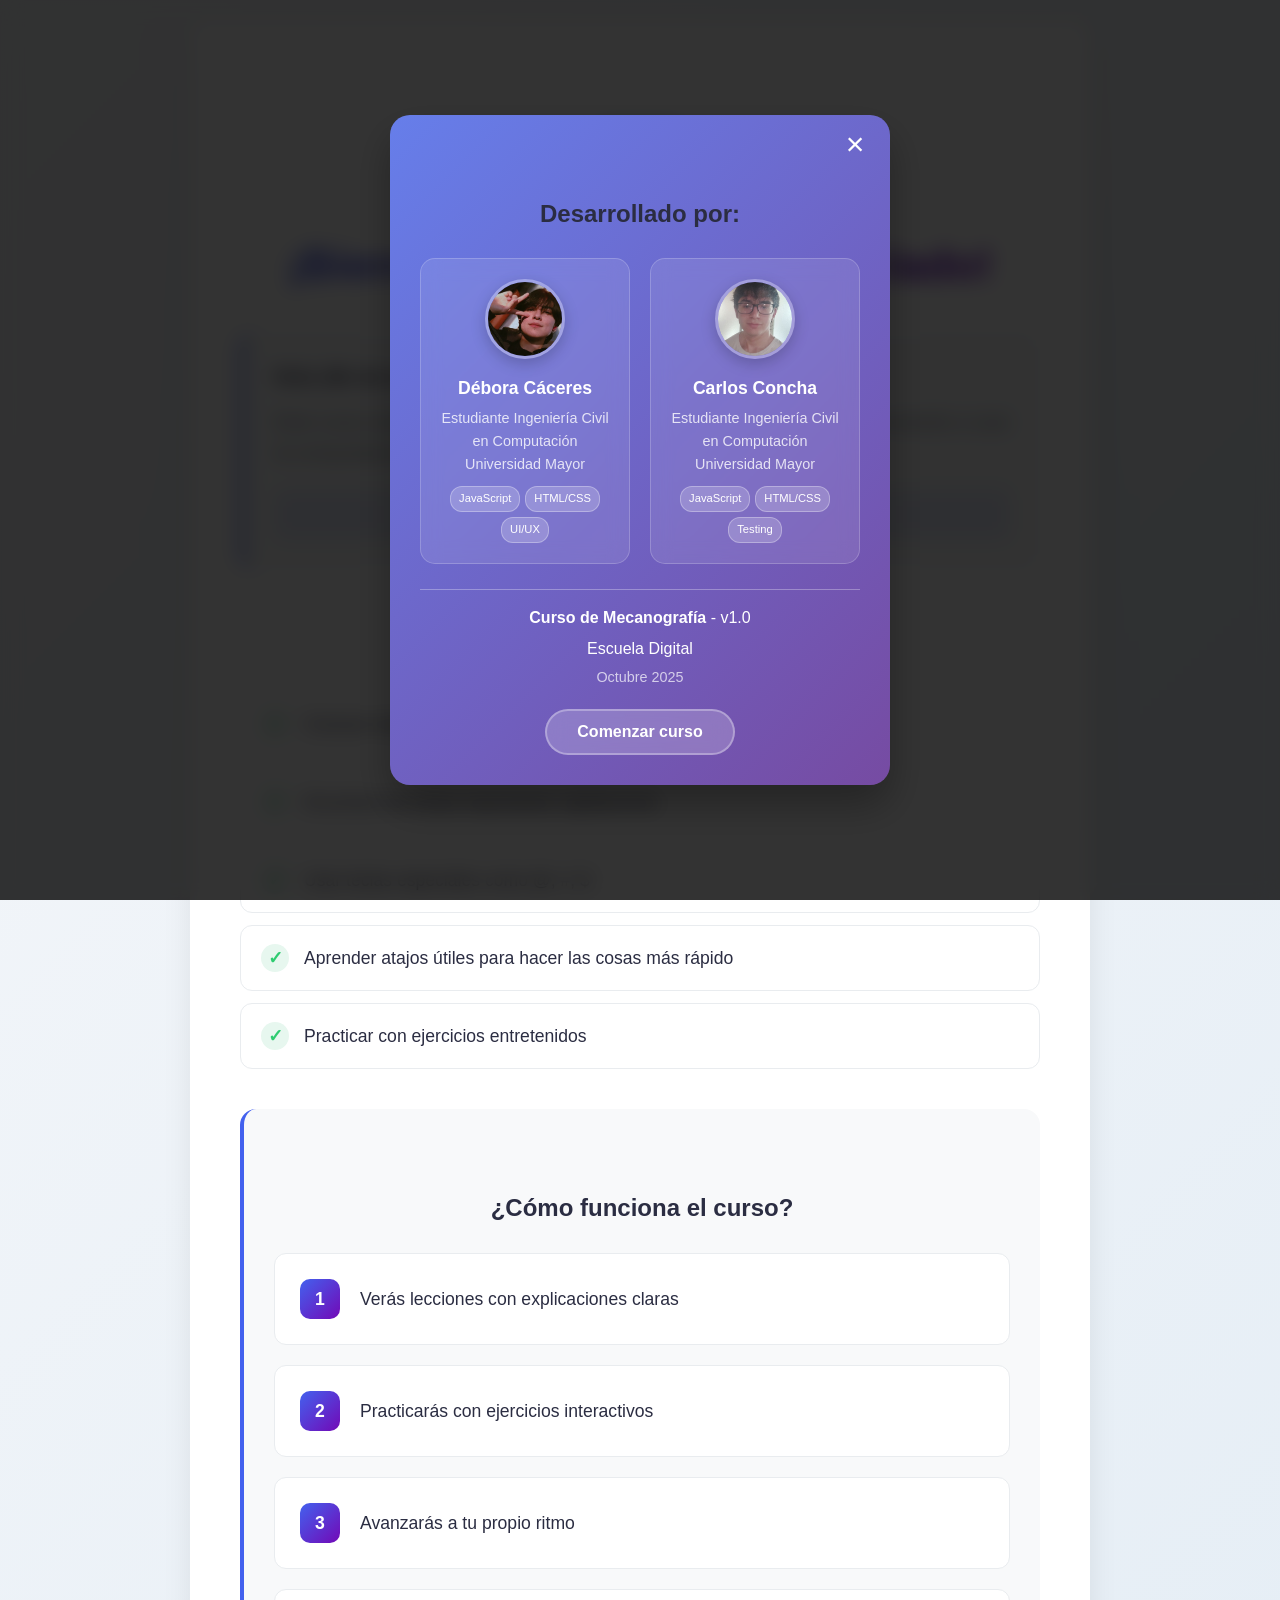
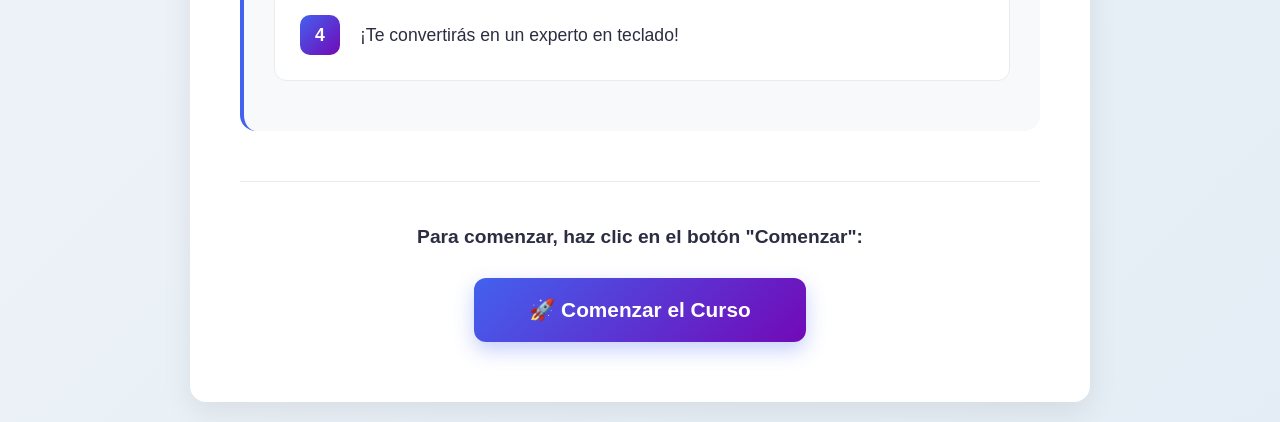
==== commit e0bfe875: "se añade un ventana de presentación de desarrolladores" ====
--- a/index.html
+++ b/index.html
@@ -9,6 +9,46 @@
 </head>
 
 <body>
+    <div id="developers-credits" class="developers-credits">
+        <div class="credits-card">
+            <button class="credits-close" onclick="closeCredits()">×</button>
+            <h3>Desarrollado por:</h3>
+            <div class="developers-grid">
+                <div class="developer">
+                    <div class="dev-avatar">
+                        <img src="assets/images/debora_caceres.jpg" alt="Débora Cáceres" onerror="this.style.display='none'; this.nextElementSibling.style.display='flex';">
+                        <div class="avatar-fallback" style="display: none;">D</div>
+                    </div>
+                    <h4>Débora Cáceres</h4>
+                    <p>Estudiante Ingeniería Civil en Computación <br> Universidad Mayor</p>
+                    <div class="dev-skills">
+                        <span class="skill-tag">JavaScript</span>
+                        <span class="skill-tag">HTML/CSS</span>
+                        <pan class="skill-tag">UI/UX</span>
+                    </div>
+                </div>
+                <div class="developer">
+                    <div class="dev-avatar">
+                        <img src="assets/images/carlos_concha.jpg" alt="Carlos Concha" onerror="this.style.display='none'; this.nextElementSibling.style.display='flex';">
+                        <div class="avatar-fallback" style="display: none;">C</div>
+                    </div>
+                    <h4>Carlos Concha</h4>
+                    <p>Estudiante Ingeniería Civil en Computación <br> Universidad Mayor</p>
+                    <div class="dev-skills">
+                        <span class="skill-tag">JavaScript</span>
+                        <span class="skill-tag">HTML/CSS</span>
+                        <span class="skill-tag">Testing</span>
+                    </div>
+                </div>
+            </div>
+            <div class="project-info">
+                <p><strong>Curso de Mecanografía</strong> - v1.0</p>
+                <p>Escuela Digital</p>
+                <p class="project-date">Octubre 2025</p>
+            </div>
+            <button class="btn-credits" onclick="closeCredits()">Comenzar curso</button>
+        </div>
+    </div>
     <div id="welcome-screen" class="page-container">
         <div class="welcome-section">
             <div class="welcome-icon">⌨️</div>
@@ -2740,7 +2780,7 @@
                         <span class="zoom-value" id="zoom-value-2">100%</span>
                     </div>
                     <div class="zoom-instructions">
-                        <p>Presiona <b>Ctrl</b> + <b>-</b> varias veces hasta que el zoom llegue al 75%.</p>
+                        <p>Presiona <b>Ctrl</b> + <b>-</b> varias veces hasta que el zoom llegue al 100%.</p>
                     </div>
                 </div>
                 <div class="exercise-feedback" id="feedback-zoom-2"></div>
@@ -2902,5 +2942,4 @@
 </div>
     <script src="javascript/script.js"></script>
 </body>
-
 </html>
--- a/css/styles.css
+++ b/css/styles.css
@@ -30,6 +30,193 @@
     align-items: center;
     justify-content: center;
 }
+
+/* ===== CRÉDITOS DESARROLLADORES ===== */
+.developers-credits {
+    position: fixed;
+    top: 0;
+    left: 0;
+    width: 100%;
+    height: 100%;
+    background: rgba(0, 0, 0, 0.8);
+    backdrop-filter: blur(10px);
+    display: flex;
+    align-items: center;
+    justify-content: center;
+    z-index: 10000;
+    animation: fadeIn 0.5s ease;
+}
+
+.credits-card {
+    background: linear-gradient(135deg, #667eea 0%, #764ba2 100%);
+    color: white;
+    padding: 30px;
+    border-radius: 20px;
+    max-width: 500px;
+    width: 90%;
+    text-align: center;
+    position: relative;
+    box-shadow: 0 20px 40px rgba(0, 0, 0, 0.3);
+    animation: slideUp 0.6s ease;
+}
+
+@keyframes slideUp {
+    from {
+        opacity: 0;
+        transform: translateY(30px);
+    }
+    to {
+        opacity: 1;
+        transform: translateY(0);
+    }
+}
+
+.credits-close {
+    position: absolute;
+    top: 15px;
+    right: 20px;
+    background: none;
+    border: none;
+    color: white;
+    font-size: 2rem;
+    cursor: pointer;
+    width: 30px;
+    height: 30px;
+    border-radius: 50%;
+    display: flex;
+    align-items: center;
+    justify-content: center;
+    transition: all 0.3s ease;
+}
+
+.credits-close:hover {
+    background: rgba(255, 255, 255, 0.2);
+    transform: scale(1.1);
+}
+
+.credits-card h3 {
+    margin-bottom: 25px;
+    font-size: 1.5rem;
+    font-weight: 600;
+}
+
+.developers-grid {
+    display: grid;
+    grid-template-columns: 1fr 1fr;
+    gap: 20px;
+    margin-bottom: 25px;
+}
+
+.developer {
+    background: rgba(255, 255, 255, 0.1);
+    padding: 20px;
+    border-radius: 15px;
+    backdrop-filter: blur(10px);
+    border: 1px solid rgba(255, 255, 255, 0.2);
+}
+
+/* Estilos para las fotos circulares */
+.dev-avatar {
+    width: 80px;
+    height: 80px;
+    margin: 0 auto 15px;
+    position: relative;
+}
+
+.dev-avatar img {
+    width: 100%;
+    height: 100%;
+    border-radius: 50%;
+    object-fit: cover;
+    border: 3px solid rgba(255, 255, 255, 0.3);
+    box-shadow: 0 5px 15px rgba(0, 0, 0, 0.2);
+    transition: all 0.3s ease;
+}
+
+.dev-avatar img:hover {
+    transform: scale(1.05);
+    border-color: rgba(255, 255, 255, 0.6);
+    box-shadow: 0 8px 25px rgba(0, 0, 0, 0.3);
+}
+
+.avatar-fallback {
+    width: 100%;
+    height: 100%;
+    background: rgba(255, 255, 255, 0.2);
+    border-radius: 50%;
+    display: flex;
+    align-items: center;
+    justify-content: center;
+    font-size: 1.8rem;
+    font-weight: bold;
+    border: 3px solid rgba(255, 255, 255, 0.3);
+    color: white;
+}
+
+.developer h4 {
+    margin-bottom: 5px;
+    font-size: 1.1rem;
+}
+
+.developer p {
+    color: rgba(255, 255, 255, 0.8);
+    font-size: 0.9rem;
+    margin-bottom: 10px;
+}
+
+.dev-skills {
+    display: flex;
+    gap: 5px;
+    justify-content: center;
+    flex-wrap: wrap;
+}
+
+.skill-tag {
+    background: rgba(255, 255, 255, 0.2);
+    padding: 3px 8px;
+    border-radius: 12px;
+    font-size: 0.7rem;
+    border: 1px solid rgba(255, 255, 255, 0.3);
+}
+
+.project-info {
+    border-top: 1px solid rgba(255, 255, 255, 0.3);
+    padding-top: 15px;
+    margin-bottom: 20px;
+}
+
+.project-info p {
+    margin-bottom: 5px;
+}
+
+.project-date {
+    color: rgba(255, 255, 255, 0.7);
+    font-size: 0.9rem;
+}
+
+.btn-credits {
+    background: rgba(255, 255, 255, 0.2);
+    color: white;
+    border: 2px solid rgba(255, 255, 255, 0.3);
+    padding: 12px 30px;
+    border-radius: 25px;
+    font-size: 1rem;
+    font-weight: 600;
+    cursor: pointer;
+    transition: all 0.3s ease;
+    backdrop-filter: blur(10px);
+}
+
+.btn-credits:hover {
+    background: rgba(255, 255, 255, 0.3);
+    transform: translateY(-2px);
+    box-shadow: 0 10px 20px rgba(0, 0, 0, 0.2);
+}
+
+    @keyframes fadeOut {
+        from { opacity: 1; }
+        to { opacity: 0; }
+    }
 
 /* ===== CONTENEDORES PRINCIPALES ===== */
 .page-container {
@@ -2044,3 +2231,4 @@
         font-size: 1.1rem;
     }
 }
+
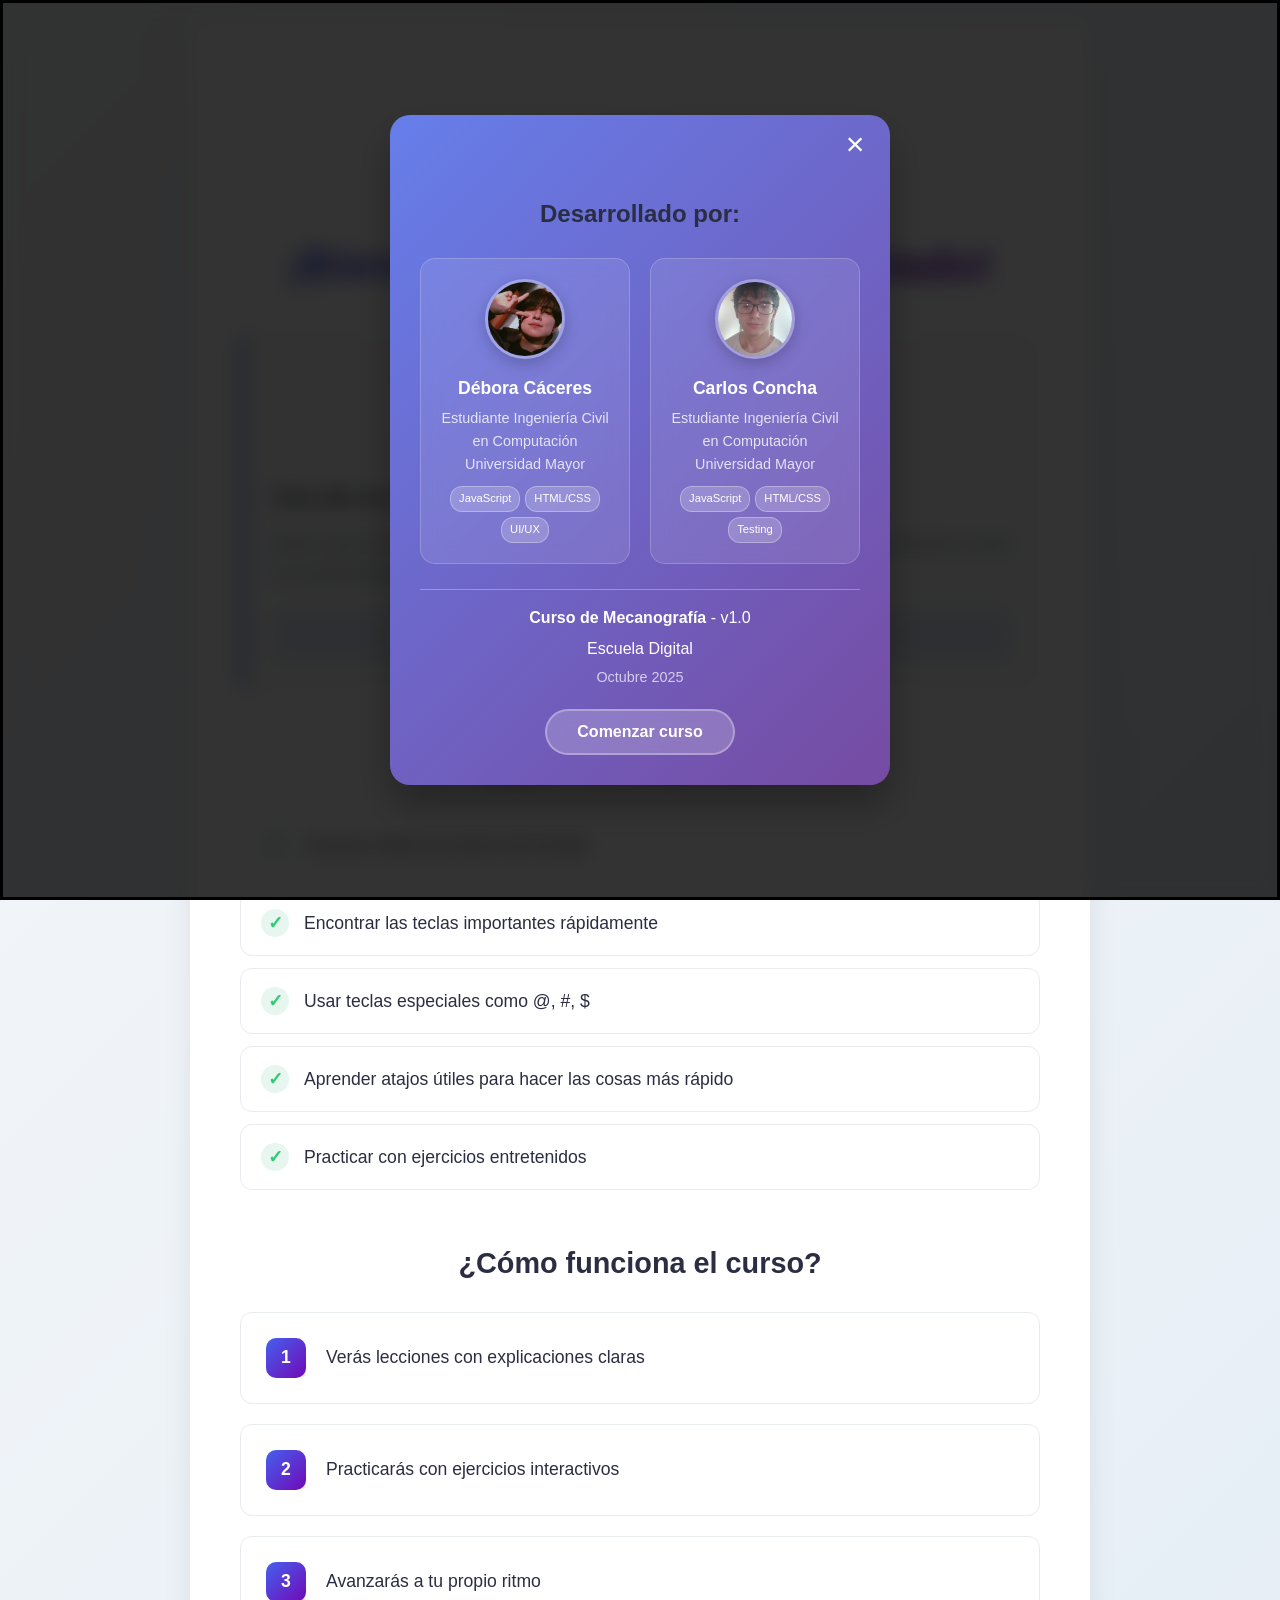
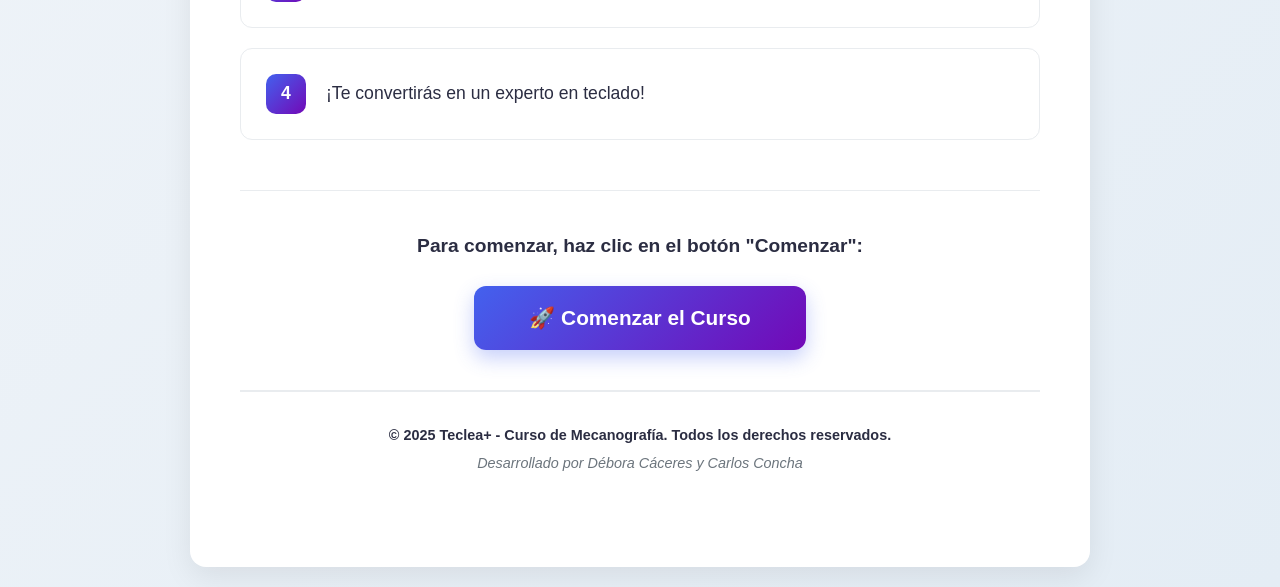
==== commit 49f36049: "Pagina Embebida (HTML, CSS Y JS En un solo archivo index.html)" ====
--- a/index.html
+++ b/index.html
@@ -1,15 +1,2151 @@
 <!DOCTYPE html>
 <html lang="es">
-
 <head>
     <meta charset="UTF-8">
     <meta name="viewport" content="width=device-width, initial-scale=1.0">
-    <title>Teclea+</title>
-    <link rel="stylesheet" type="text/css" href="css/styles.css" />
+    <title>Teclea+ - Curso de Mecanografía</title>
+    <meta name="description" content="Aprende mecanografía de forma fácil y divertida. Curso diseñado especialmente para personas que están comenzando a usar la computadora.">
+    <meta name="keywords" content="mecanografía, teclado, curso, aprender, computadora, principiantes, adultos mayores">
+    <meta name="author" content="Débora Cáceres y Carlos Concha">
+    <meta property="og:title" content="Teclea+ - Curso de Mecanografía">
+    <meta property="og:description" content="Aprende mecanografía de forma fácil y divertida. Curso diseñado especialmente para principiantes.">
+    <meta property="og:type" content="website">
+    <style>
+/* ===== VARIABLES Y RESET ===== */
+:root {
+    --primary: #4361ee;
+    --primary-dark: #3a56d4;
+    --secondary: #7209b7;
+    --text: #2b2d42;
+    --text-light: #6c757d;
+    --background: #f8f9fa;
+    --white: #ffffff;
+    --border: #e9ecef;
+    --shadow: 0 10px 30px rgba(0, 0, 0, 0.08);
+    --radius: 16px;
+    --transition: all 0.3s ease;
+}
+
+* {
+    margin: 0;
+    padding: 0;
+    box-sizing: border-box;
+}
+
+body {
+    font-family: 'Segoe UI', Tahoma, Geneva, Verdana, sans-serif;
+    background: linear-gradient(135deg, #f5f7fa 0%, #e4edf5 100%);
+    color: var(--text);
+    line-height: 1.6;
+    min-height: 100vh;
+    padding: 20px;
+    display: flex;
+    align-items: center;
+    justify-content: center;
+}
+
+/* ===== CRÉDITOS DESARROLLADORES ===== */
+.developers-credits {
+    position: fixed;
+    top: 0;
+    left: 0;
+    width: 100%;
+    height: 100%;
+    background: rgba(0, 0, 0, 0.8);
+    backdrop-filter: blur(10px);
+    display: flex;
+    align-items: center;
+    justify-content: center;
+    z-index: 10000;
+    animation: fadeIn 0.5s ease;
+}
+
+.credits-card {
+    background: linear-gradient(135deg, #667eea 0%, #764ba2 100%);
+    color: white;
+    padding: 30px;
+    border-radius: 20px;
+    max-width: 500px;
+    width: 90%;
+    text-align: center;
+    position: relative;
+    box-shadow: 0 20px 40px rgba(0, 0, 0, 0.3);
+    animation: slideUp 0.6s ease;
+}
+
+@keyframes slideUp {
+    from {
+        opacity: 0;
+        transform: translateY(30px);
+    }
+    to {
+        opacity: 1;
+        transform: translateY(0);
+    }
+}
+
+.credits-close {
+    position: absolute;
+    top: 15px;
+    right: 20px;
+    background: none;
+    border: none;
+    color: white;
+    font-size: 2rem;
+    cursor: pointer;
+    width: 30px;
+    height: 30px;
+    border-radius: 50%;
+    display: flex;
+    align-items: center;
+    justify-content: center;
+    transition: var(--transition);
+}
+
+.credits-close:hover {
+    background: rgba(255, 255, 255, 0.2);
+    transform: scale(1.1);
+}
+
+.credits-card h3 {
+    margin-bottom: 25px;
+    font-size: 1.5rem;
+    font-weight: 600;
+}
+
+.developers-grid {
+    display: grid;
+    grid-template-columns: 1fr 1fr;
+    gap: 20px;
+    margin-bottom: 25px;
+}
+
+.developer {
+    background: rgba(255, 255, 255, 0.1);
+    padding: 20px;
+    border-radius: 15px;
+    backdrop-filter: blur(10px);
+    border: 1px solid rgba(255, 255, 255, 0.2);
+}
+
+.dev-avatar {
+    width: 80px;
+    height: 80px;
+    margin: 0 auto 15px;
+    position: relative;
+}
+
+.dev-avatar img {
+    width: 100%;
+    height: 100%;
+    border-radius: 50%;
+    object-fit: cover;
+    border: 3px solid rgba(255, 255, 255, 0.3);
+    box-shadow: 0 5px 15px rgba(0, 0, 0, 0.2);
+    transition: var(--transition);
+}
+
+.dev-avatar img:hover {
+    transform: scale(1.05);
+    border-color: rgba(255, 255, 255, 0.6);
+    box-shadow: 0 8px 25px rgba(0, 0, 0, 0.3);
+}
+
+.avatar-fallback {
+    width: 100%;
+    height: 100%;
+    background: rgba(255, 255, 255, 0.2);
+    border-radius: 50%;
+    display: flex;
+    align-items: center;
+    justify-content: center;
+    font-size: 1.8rem;
+    font-weight: bold;
+    border: 3px solid rgba(255, 255, 255, 0.3);
+    color: white;
+}
+
+.developer h4 {
+    margin-bottom: 5px;
+    font-size: 1.1rem;
+}
+
+.developer p {
+    color: rgba(255, 255, 255, 0.8);
+    font-size: 0.9rem;
+    margin-bottom: 10px;
+}
+
+.dev-skills {
+    display: flex;
+    gap: 5px;
+    justify-content: center;
+    flex-wrap: wrap;
+}
+
+.skill-tag {
+    background: rgba(255, 255, 255, 0.2);
+    padding: 3px 8px;
+    border-radius: 12px;
+    font-size: 0.7rem;
+    border: 1px solid rgba(255, 255, 255, 0.3);
+}
+
+.project-info {
+    border-top: 1px solid rgba(255, 255, 255, 0.3);
+    padding-top: 15px;
+    margin-bottom: 20px;
+}
+
+.project-info p {
+    margin-bottom: 5px;
+}
+
+.project-date {
+    color: rgba(255, 255, 255, 0.7);
+    font-size: 0.9rem;
+}
+
+.btn-credits {
+    background: rgba(255, 255, 255, 0.2);
+    color: white;
+    border: 2px solid rgba(255, 255, 255, 0.3);
+    padding: 12px 30px;
+    border-radius: 25px;
+    font-size: 1rem;
+    font-weight: 600;
+    cursor: pointer;
+    transition: var(--transition);
+    backdrop-filter: blur(10px);
+}
+
+.btn-credits:hover {
+    background: rgba(255, 255, 255, 0.3);
+    transform: translateY(-2px);
+    box-shadow: 0 10px 20px rgba(0, 0, 0, 0.2);
+}
+
+/* ===== CONTENEDORES PRINCIPALES ===== */
+.page-container {
+    max-width: 900px;
+    width: 100%;
+    background: var(--white);
+    border-radius: var(--radius);
+    box-shadow: var(--shadow);
+    overflow: hidden;
+    animation: fadeIn 0.8s ease-out;
+}
+
+@keyframes fadeIn {
+    from { opacity: 0; transform: translateY(20px); }
+    to { opacity: 1; transform: translateY(0); }
+}
+
+.hidden {
+    display: none !important;
+}
+
+/* ===== PANTALLA DE BIENVENIDA ===== */
+.welcome-section {
+    padding: 60px 50px;
+}
+
+.welcome-icon {
+    font-size: 5rem;
+    text-align: center;
+    margin-bottom: 30px;
+    animation: float 6s ease-in-out infinite;
+}
+
+@keyframes float {
+    0%, 100% { transform: translateY(0); }
+    50% { transform: translateY(-10px); }
+}
+
+h1 {
+    font-size: 2.8rem;
+    font-weight: 700;
+    text-align: center;
+    margin-bottom: 40px;
+    background: linear-gradient(135deg, var(--primary), var(--secondary));
+    -webkit-background-clip: text;
+    background-clip: text;
+    color: transparent;
+    line-height: 1.2;
+}
+
+.instructions {
+    background: var(--background);
+    padding: 30px;
+    border-radius: var(--radius);
+    margin: 40px 0;
+    border-left: 4px solid var(--primary);
+}
+
+.instructions p {
+    font-size: 1.2rem;
+    margin-bottom: 15px;
+    color: var(--text-light);
+}
+
+.instructions p:last-child {
+    margin-bottom: 0;
+}
+
+.instructions p strong {
+    color: var(--text);
+    font-weight: 600;
+}
+
+#scroll {
+    text-align: center;
+    font-style: italic;
+    color: var(--primary) !important;
+    font-weight: 500;
+    padding: 10px;
+    background: rgba(67, 97, 238, 0.1);
+    border-radius: 8px;
+    margin-top: 20px !important;
+}
+
+/* Lista de características */
+h2 {
+    font-size: 1.8rem;
+    font-weight: 600;
+    margin: 50px 0 25px;
+    color: var(--text);
+    text-align: center;
+}
+
+.features-list {
+    list-style: none;
+    margin-bottom: 40px;
+}
+
+.features-list li {
+    padding: 18px 20px;
+    margin-bottom: 12px;
+    background: var(--white);
+    border: 1px solid var(--border);
+    border-radius: 12px;
+    font-size: 1.1rem;
+    display: flex;
+    align-items: center;
+    transition: var(--transition);
+}
+
+.features-list li:hover {
+    transform: translateX(8px);
+    border-color: var(--primary);
+    box-shadow: 0 5px 15px rgba(67, 97, 238, 0.1);
+}
+
+.features-list li::before {
+    content: "✓";
+    display: inline-flex;
+    align-items: center;
+    justify-content: center;
+    width: 28px;
+    height: 28px;
+    background: #e7f7ef;
+    color: #2ecc71;
+    border-radius: 50%;
+    margin-right: 15px;
+    font-weight: bold;
+    flex-shrink: 0;
+}
+
+/* Pasos del curso */
+h3 {
+    font-size: 1.5rem;
+    font-weight: 600;
+    margin: 50px 0 25px;
+    color: var(--text);
+    text-align: center;
+}
+
+.step {
+    display: flex;
+    align-items: center;
+    padding: 25px;
+    margin-bottom: 20px;
+    background: var(--white);
+    border: 1px solid var(--border);
+    border-radius: 12px;
+    transition: var(--transition);
+}
+
+.step:hover {
+    transform: translateY(-5px);
+    box-shadow: 0 10px 25px rgba(0, 0, 0, 0.08);
+}
+
+.step-number {
+    width: 40px;
+    height: 40px;
+    background: linear-gradient(135deg, var(--primary), var(--secondary));
+    color: var(--white);
+    border-radius: 10px;
+    display: flex;
+    align-items: center;
+    justify-content: center;
+    font-weight: 700;
+    margin-right: 20px;
+    flex-shrink: 0;
+    font-size: 1.1rem;
+}
+
+.step div:last-child {
+    font-size: 1.1rem;
+    color: var(--text);
+    font-weight: 500;
+}
+
+/* Navegación */
+.navigation {
+    text-align: center;
+    margin-top: 50px;
+    padding-top: 40px;
+    border-top: 1px solid var(--border);
+}
+
+.navigation p {
+    font-size: 1.2rem;
+    margin-bottom: 25px;
+    color: var(--text-light);
+}
+
+.navigation p strong {
+    color: var(--text);
+}
+
+.btn {
+    display: inline-flex;
+    align-items: center;
+    justify-content: center;
+    background: linear-gradient(135deg, var(--primary), var(--secondary));
+    color: var(--white);
+    padding: 18px 45px;
+    border: none;
+    border-radius: 12px;
+    font-size: 1.2rem;
+    font-weight: 600;
+    cursor: pointer;
+    transition: var(--transition);
+    box-shadow: 0 8px 20px rgba(67, 97, 238, 0.3);
+    position: relative;
+    overflow: hidden;
+}
+
+.btn::before {
+    content: '';
+    position: absolute;
+    top: 0;
+    left: -100%;
+    width: 100%;
+    height: 100%;
+    background: linear-gradient(90deg, transparent, rgba(255, 255, 255, 0.2), transparent);
+    transition: left 0.7s;
+}
+
+.btn:hover::before {
+    left: 100%;
+}
+
+.btn:hover {
+    transform: translateY(-3px);
+    box-shadow: 0 12px 25px rgba(67, 97, 238, 0.4);
+}
+
+.btn:active {
+    transform: translateY(-1px);
+}
+
+.btn-large {
+    font-size: 1.3rem;
+    padding: 20px 55px;
+}
+
+.btn-secondary {
+    background: linear-gradient(135deg, #6c757d, #495057) !important;
+    box-shadow: 0 8px 20px rgba(108, 117, 125, 0.3) !important;
+}
+
+.btn-secondary:hover {
+    box-shadow: 0 12px 25px rgba(108, 117, 125, 0.4) !important;
+}
+
+.btn-success {
+    background: linear-gradient(135deg, #28a745, #20c997) !important;
+    box-shadow: 0 8px 20px rgba(40, 167, 69, 0.3) !important;
+}
+
+/* ===== LECCIÓN 1: TECLADO ALFANUMÉRICO ===== */
+.lesson-section {
+    padding: 40px 20px;
+    max-width: 1000px;
+    margin: 0 auto;
+}
+
+.lesson-section h1 {
+    font-size: 2.2rem;
+    margin-bottom: 30px;
+    text-align: center;
+}
+
+/* Explicación */
+.explanation-box {
+    background: linear-gradient(135deg, #667eea 0%, #764ba2 100%);
+    color: white;
+    padding: 25px;
+    border-radius: 15px;
+    margin-bottom: 30px;
+}
+
+.explanation-box p {
+    font-size: 1.1rem;
+    line-height: 1.5;
+    text-align: center;
+}
+
+.explanation-box h2 {
+    color: white;
+    margin-bottom: 15px;
+    text-align: center;
+}
+
+.features-grid {
+    display: grid;
+    grid-template-columns: repeat(auto-fit, minmax(200px, 1fr));
+    gap: 20px;
+    margin-top: 20px;
+}
+
+.feature-item {
+    background: rgba(255, 255, 255, 0.1);
+    padding: 20px;
+    border-radius: 10px;
+    text-align: center;
+    backdrop-filter: blur(10px);
+}
+
+.feature-icon {
+    font-size: 2rem;
+    display: block;
+    margin-bottom: 10px;
+}
+
+/* Teclado */
+.keyboard-section {
+    margin-bottom: 40px;
+}
+
+.keyboard-section h3 {
+    font-size: 1.5rem;
+    font-weight: 600;
+    margin: 50px 0 25px;
+    color: var(--text);
+    text-align: center;
+}
+
+.keyboard {
+    display: inline-block;
+    background: #2d3748;
+    padding: 20px;
+    border-radius: 15px;
+    box-shadow: 0 10px 25px rgba(0,0,0,0.2);
+}
+
+.keyboard-row {
+    display: flex;
+    margin-bottom: 8px;
+    justify-content: center;
+}
+
+.key {
+    background: #4a5568;
+    color: white;
+    border: 2px solid #718096;
+    border-radius: 8px;
+    padding: 12px 8px;
+    margin: 0 3px;
+    min-width: 50px;
+    height: 50px;
+    display: flex;
+    flex-direction: column;
+    align-items: center;
+    justify-content: center;
+    font-size: 0.8rem;
+    font-weight: 500;
+    transition: all 0.2s ease;
+    position: relative;
+    user-select: none;
+}
+
+.key:hover {
+    background: #5a6578;
+    transform: translateY(-2px);
+}
+
+.key.active {
+    background: #4299e1;
+    transform: scale(1.05);
+    box-shadow: 0 0 15px rgba(66, 153, 225, 0.6);
+    z-index: 10;
+}
+
+/* Tipos específicos de teclas */
+.key-letter {
+    background: #718096;
+}
+
+.key-number {
+    background: #4a5568;
+}
+
+.key-symbol {
+    background: #2d3748;
+}
+
+.key-tab, .key-capslock, .key-shift {
+    background: #2d3748;
+    min-width: 70px;
+}
+
+.key-enter, .key-delete {
+    min-width: 70px;
+}
+
+.key-spacebar {
+    background: #718096;
+    min-width: 250px;
+    flex-grow: 1;
+}
+
+.key-control, .key-alt, .key-windows {
+    background: #1a202c;
+    min-width: 60px;
+}
+
+/* Texto en las teclas */
+.primary {
+    font-size: 0.9rem;
+    font-weight: 600;
+}
+
+.secondary {
+    font-size: 0.6rem;
+    margin-top: 2px;
+    color: #cbd5e0;
+}
+
+/* Ejercicios */
+.exercises-section {
+    margin-top: 40px;
+}
+
+.exercise-card {
+    background: #f8f9fa;
+    border: 2px solid #e9ecef;
+    border-radius: 15px;
+    padding: 25px;
+    margin-bottom: 25px;
+    transition: all 0.3s ease;
+}
+
+.exercise-card:hover {
+    border-color: #667eea;
+    transform: translateY(-2px);
+    box-shadow: 0 10px 25px rgba(0,0,0,0.1);
+}
+
+.exercise-card h3 {
+    color: #2d3748;
+    margin-bottom: 15px;
+    display: flex;
+    align-items: center;
+    gap: 10px;
+    text-align: left;
+}
+
+.exercise-card h3::before {
+    content: "✏️";
+    font-size: 1.2em;
+}
+
+/* Vocales */
+.vowels-container {
+    display: flex;
+    justify-content: center;
+    gap: 15px;
+    margin: 20px 0;
+}
+
+.vowel-key {
+    width: 50px;
+    height: 50px;
+    background: #4299e1;
+    color: white;
+    border-radius: 10px;
+    display: flex;
+    align-items: center;
+    justify-content: center;
+    font-size: 1.3rem;
+    font-weight: bold;
+    transition: all 0.3s ease;
+}
+
+.vowel-key.found {
+    background: #48bb78;
+    transform: scale(1.1);
+    box-shadow: 0 5px 15px rgba(72, 187, 120, 0.4);
+}
+
+/* Inputs de ejercicio */
+.exercise-input {
+    width: 500px;
+    max-width: 600px;
+    padding: 12px 15px;
+    font-size: 1.1rem;
+    border: 2px solid #cbd5e0;
+    border-radius: 10px;
+    margin: 15px 0;
+    transition: all 0.3s ease;
+    display: block;
+}
+
+.exercise-input:focus {
+    outline: none;
+    border-color: #4299e1;
+    box-shadow: 0 0 0 3px rgba(66, 153, 225, 0.1);
+}
+
+.input-hint {
+    color: #718096;
+    font-size: 0.9rem;
+    margin-top: 5px;
+    font-style: italic;
+}
+
+/* Feedback */
+.exercise-feedback {
+    margin-top: 15px;
+    padding: 12px;
+    border-radius: 8px;
+    display: none;
+}
+
+.exercise-feedback.success {
+    background: #c6f6d5;
+    color: #22543d;
+    border: 1px solid #9ae6b4;
+    display: block;
+}
+
+.exercise-feedback.info {
+    background: #bee3f8;
+    color: #1a365d;
+    border: 1px solid #90cdf4;
+    display: block;
+}
+
+/* Barra de progreso */
+.progress-section {
+    background: white;
+    padding: 20px;
+    border-radius: 10px;
+    border: 2px solid #e2e8f0;
+    margin-top: 30px;
+}
+
+.progress-section h4 {
+    color: #2d3748;
+    margin-bottom: 10px;
+    text-align: center;
+}
+
+.progress-bar {
+    width: 100%;
+    height: 20px;
+    background: #e2e8f0;
+    border-radius: 10px;
+    overflow: hidden;
+    margin: 10px 0;
+}
+
+.progress-fill {
+    height: 100%;
+    background: linear-gradient(90deg, #48bb78, #38a169);
+    border-radius: 10px;
+    width: 0%;
+    transition: width 0.5s ease;
+}
+
+.progress-text {
+    text-align: center;
+    font-weight: 600;
+    color: #2d3748;
+}
+
+/* Teclas resaltadas para lección */
+.key.highlight-vowel {
+    background: #48bb78 !important;
+    box-shadow: 0 0 15px rgba(72, 187, 120, 0.6);
+}
+
+.key.highlight-lesson {
+    background: #4299e1 !important;
+    box-shadow: 0 0 10px rgba(66, 153, 225, 0.5);
+}
+
+.key.highlight-vowel-found {
+    background: #48bb78 !important;
+    box-shadow: 0 0 20px rgba(72, 187, 120, 0.6);
+    animation: pulse-green 2s infinite;
+}
+
+@keyframes pulse-green {
+    0%, 100% { 
+        box-shadow: 0 0 15px rgba(72, 187, 120, 0.6);
+    }
+    50% { 
+        box-shadow: 0 0 25px rgba(72, 187, 120, 0.9);
+    }
+}
+
+/* ===== LECCIÓN 2: TECLADO NUMÉRICO SUPERIOR ===== */
+
+/* Contenedor de números */
+.numbers-container {
+    display: flex;
+    justify-content: center;
+    gap: 10px;
+    margin: 20px 0;
+    flex-wrap: wrap;
+}
+
+.number-key {
+    width: 50px;
+    height: 50px;
+    background: #4299e1;
+    color: white;
+    border-radius: 10px;
+    display: flex;
+    align-items: center;
+    justify-content: center;
+    font-size: 1.3rem;
+    font-weight: bold;
+    transition: all 0.3s ease;
+}
+
+.number-key.found {
+    background: #48bb78;
+    transform: scale(1.1);
+    box-shadow: 0 5px 15px rgba(72, 187, 120, 0.4);
+}
+
+/* Teclas resaltadas para números */
+.key.highlight-number {
+    background: #4299e1 !important;
+    box-shadow: 0 0 10px rgba(66, 153, 225, 0.5);
+}
+
+.key.highlight-number-found {
+    background: #48bb78 !important;
+    box-shadow: 0 0 20px rgba(72, 187, 120, 0.6);
+}
+
+/* ===== LECCIÓN 3: TECLAS ESENCIALES ===== */
+
+/* Navegación entre grupos de teclas */
+.keyboard-navigation {
+    display: grid;
+    grid-template-columns: repeat(2, 1fr);
+    gap: 10px;
+    margin: 30px 0;
+}
+
+@media (min-width: 768px) {
+    .keyboard-navigation {
+        grid-template-columns: repeat(4, 1fr);
+    }
+}
+
+.key-nav-btn {
+    background: rgba(255, 255, 255, 0.1);
+    color: white;
+    border: 2px solid rgba(255, 255, 255, 0.3);
+    padding: 15px 10px;
+    border-radius: 12px;
+    font-size: 0.9rem;
+    font-weight: 600;
+    cursor: pointer;
+    transition: all 0.3s ease;
+    backdrop-filter: blur(10px);
+    display: flex;
+    flex-direction: column;
+    align-items: center;
+    gap: 5px;
+    min-height: 70px;
+}
+
+.key-nav-btn:hover {
+    background: rgba(255, 255, 255, 0.2);
+    border-color: rgba(255, 255, 255, 0.5);
+    transform: translateY(-2px);
+}
+
+.key-nav-btn.active {
+    background: rgba(67, 97, 238, 0.8);
+    border-color: rgba(67, 97, 238, 0.9);
+    box-shadow: 0 5px 15px rgba(67, 97, 238, 0.3);
+}
+
+/* Iconos en navegación */
+.nav-icon {
+    font-size: 1.5em;
+}
+
+/* Contenedor de grupos de cards */
+.key-cards-container {
+    position: relative;
+    min-height: 400px;
+}
+
+.key-cards-group {
+    display: none;
+    animation: fadeIn 0.5s ease-in-out;
+}
+
+.key-cards-group.active {
+    display: block;
+}
+
+/* Descripción de grupos */
+.group-description {
+    background: rgba(255, 255, 255, 0.08);
+    padding: 20px;
+    border-radius: 12px;
+    margin-bottom: 25px;
+    border-left: 4px solid #4299e1;
+}
+
+.group-description h3 {
+    color: white;
+    font-size: 1.3rem;
+    margin: 0 0 10px 0;
+    font-weight: 600;
+}
+
+.group-description p {
+    color: rgba(255, 255, 255, 0.9);
+    font-size: 1rem;
+    margin: 0;
+    line-height: 1.5;
+}
+
+/* Ajustes para el grid de features en lección 3 */
+#lesson-3 .features-grid {
+    display: grid;
+    grid-template-columns: repeat(auto-fit, minmax(350px, 1fr));
+    gap: 25px;
+    margin-top: 20px;
+}
+
+/* Estilos para las cards de teclas */
+.key-info-simple {
+    background: rgba(255, 255, 255, 0.05);
+    padding: 25px;
+    border-radius: 15px;
+    border: 1px solid rgba(255, 255, 255, 0.1);
+    backdrop-filter: blur(10px);
+    transition: all 0.3s ease;
+}
+
+.key-info-simple:hover {
+    transform: translateY(-5px);
+    border-color: rgba(255, 255, 255, 0.3);
+    box-shadow: 0 10px 30px rgba(0, 0, 0, 0.2);
+}
+
+.key-header {
+    display: flex;
+    align-items: center;
+    gap: 15px;
+    margin-bottom: 20px;
+    padding-bottom: 15px;
+    border-bottom: 1px solid rgba(255, 255, 255, 0.1);
+}
+
+.key-icon-simple {
+    font-size: 2.5rem;
+    width: 60px;
+    height: 60px;
+    background: rgba(255, 255, 255, 0.1);
+    border-radius: 12px;
+    display: flex;
+    align-items: center;
+    justify-content: center;
+    border: 2px solid rgba(255, 255, 255, 0.2);
+}
+
+.key-header h3 {
+    color: white;
+    font-size: 1.4rem;
+    margin: 0;
+    font-weight: 600;
+}
+
+.key-details {
+    display: grid;
+    grid-template-columns: repeat(auto-fit, minmax(200px, 1fr));
+    gap: 15px;
+    margin-bottom: 20px;
+}
+
+.detail-card {
+    background: rgba(255, 255, 255, 0.08);
+    padding: 15px;
+    border-radius: 8px;
+    border-left: 4px solid #4299e1;
+}
+
+.detail-card h4 {
+    color: #bee3f8;
+    font-size: 0.9rem;
+    margin: 0 0 8px 0;
+    font-weight: 600;
+}
+
+.detail-card p {
+    color: rgba(255, 255, 255, 0.9);
+    font-size: 0.85rem;
+    margin: 0;
+    line-height: 1.4;
+}
+
+.example-card {
+    background: rgba(255, 255, 255, 0.08);
+    padding: 20px;
+    border-radius: 10px;
+    border: 1px dashed rgba(255, 255, 255, 0.2);
+}
+
+.example-card h4 {
+    color: #fed7d7;
+    font-size: 1rem;
+    margin: 0 0 12px 0;
+    font-weight: 600;
+}
+
+.example-card p {
+    color: rgba(255, 255, 255, 0.9);
+    font-size: 0.9rem;
+    margin: 0;
+    line-height: 1.5;
+}
+
+.example-card code {
+    font-family: 'Courier New', monospace;
+    background: rgba(0, 0, 0, 0.3);
+    padding: 2px 6px;
+    border-radius: 4px;
+    color: #fed7d7;
+    font-weight: bold;
+}
+
+.example-card strong {
+    color: #c6f6d5;
+}
+
+/* Contenedor de teclados variantes */
+.keyboard-variant {
+    display: none;
+    animation: slideIn 0.4s ease-out;
+}
+
+.keyboard-variant.active {
+    display: block;
+}
+
+@keyframes slideIn {
+    from { 
+        opacity: 0;
+        transform: translateY(20px);
+    }
+    to { 
+        opacity: 1;
+        transform: translateY(0);
+    }
+}
+
+/* Highlights específicos para cada grupo de teclas */
+
+/* Grupo 1: Escritura y Formato - AZUL */
+#keyboard-lesson-3-writing .key-spacebar,
+#keyboard-lesson-3-writing .key-enter,
+#keyboard-lesson-3-writing .key-tab,
+#keyboard-lesson-3-writing .key-capslock {
+    background: #4299e1 !important;
+    box-shadow: 0 0 20px rgba(66, 153, 225, 0.7);
+    animation: pulse-blue 2s infinite;
+}
+
+@keyframes pulse-blue {
+    0%, 100% { 
+        box-shadow: 0 0 15px rgba(66, 153, 225, 0.6);
+    }
+    50% { 
+        box-shadow: 0 0 25px rgba(66, 153, 225, 0.9);
+    }
+}
+
+/* Grupo 2: Modificación - VERDE */
+#keyboard-lesson-3-modification .key-shift,
+#keyboard-lesson-3-modification .key-control,
+#keyboard-lesson-3-modification .key-alt {
+    background: #48bb78 !important;
+    box-shadow: 0 0 20px rgba(72, 187, 120, 0.7);
+    animation: pulse-green 2s infinite;
+}
+
+/* Grupo 3: Edición - NARANJA */
+#keyboard-lesson-3-editing .key-delete {
+    background: #ed8936 !important;
+    box-shadow: 0 0 20px rgba(237, 137, 54, 0.7);
+    animation: pulse-orange 2s infinite;
+}
+
+@keyframes pulse-orange {
+    0%, 100% { 
+        box-shadow: 0 0 15px rgba(237, 137, 54, 0.6);
+    }
+    50% { 
+        box-shadow: 0 0 25px rgba(237, 137, 54, 0.9);
+    }
+}
+
+/* Grupo 4: Sistema - PÚRPURA */
+#keyboard-lesson-3-system .key-windows {
+    background: #9f7aea !important;
+    box-shadow: 0 0 20px rgba(159, 122, 234, 0.7);
+    animation: pulse-purple 2s infinite;
+}
+
+@keyframes pulse-purple {
+    0%, 100% { 
+        box-shadow: 0 0 15px rgba(159, 122, 234, 0.6);
+    }
+    50% { 
+        box-shadow: 0 0 25px rgba(159, 122, 234, 0.9);
+    }
+}
+
+/* Efecto para teclas activas en lección 3 */
+#lesson-3 .key.active {
+    background: #e53e3e !important;
+    transform: scale(1.08);
+    box-shadow: 0 0 20px rgba(229, 62, 62, 0.8);
+    z-index: 10;
+}
+
+/* Título del grupo actual */
+#current-group-title {
+    color: #4299e1;
+    font-weight: 700;
+}
+
+/* Ajustes para campos de formulario en ejercicios */
+.form-fields {
+    grid-template-columns: repeat(auto-fit, minmax(200px, 1fr));
+    gap: 15px;
+    margin: 20px 0;
+}
+
+.tab-field {
+    transition: all 0.3s ease;
+}
+
+.tab-field:focus {
+    border-color: #ed8936 !important;
+    box-shadow: 0 0 0 3px rgba(237, 137, 54, 0.1) !important;
+}
+
+/* Texto original para ejercicios */
+.original-text {
+    background: rgba(255, 255, 255, 0.05);
+    padding: 15px;
+    border-radius: 8px;
+    margin: 15px 0;
+    border-left: 4px solid #4299e1;
+}
+
+.original-text p {
+    margin: 0;
+}
+
+.original-text strong {
+    color: #4299e1;
+}
+
+.original-text code {
+    font-family: 'Courier New', monospace;
+    background: rgba(255, 255, 255, 0.1);
+    padding: 4px 8px;
+    border-radius: 4px;
+    color: #fed7d7;
+    font-weight: bold;
+}
+
+/* ===== LECCIÓN 4: TECLADO NUMÉRICO LATERAL ===== */
+.keyboard-section {
+    text-align: center;
+    margin-bottom: 40px; 
+}
+
+.key.wide {
+    min-width: 110px; 
+}
+
+.exercise-center {
+    text-align: center;
+    margin-top: 20px; 
+}
+
+.key-numlock {
+    background: #4299e1 !important;
+    box-shadow: 0 0 10px rgba(66, 153, 225, 0.5);
+}
+
+/* ===== LECCIÓN 5: ATAJOS BÁSICOS ===== */
+
+/* Textos de práctica seleccionables */
+.texto-practica {
+    background: #f8f9fa;
+    padding: 15px;
+    border-radius: 10px;
+    border: 2px dashed #dee2e6;
+    margin: 15px 0;
+    font-size: 1.1rem;
+    line-height: 1.5;
+    cursor: pointer;
+    transition: all 0.3s ease;
+    user-select: text;
+    min-height: 80px;
+}
+
+.texto-practica:hover {
+    background: #e9ecef;
+    border-color: #4361ee;
+}
+
+.texto-practica.seleccionado {
+    background: #e7f3ff;
+    border-color: #4361ee;
+    box-shadow: 0 0 0 2px rgba(67, 97, 238, 0.2);
+}
+
+/* Textos editables para cortar */
+.texto-practica.editable {
+    background: #ffffff;
+    border: 2px dashed #cbd5e0;
+    min-height: 60px;
+    padding: 15px;
+    cursor: text;
+    transition: all 0.3s ease;
+}
+
+.texto-practica.editable:focus {
+    outline: none;
+    background: #ffffff;
+    border-color: #cbd5e0;
+}
+
+.texto-practica.cortado {
+    background: #f8f9fa !important;
+    color: #6c757d !important;
+    border: 2px dashed #adb5bd !important;
+    text-decoration: none !important;
+    font-style: italic;
+}
+
+/* Instrucciones importantes */
+.instruccion-importante {
+    background: #e3f2fd;
+    border: 2px solid #2196f3;
+    border-radius: 10px;
+    padding: 15px;
+    margin: 15px 0;
+    text-align: center;
+}
+
+.instruccion-importante p {
+    margin: 0;
+    font-size: 1.1rem;
+    color: #1565c0;
+    font-weight: 500;
+}
+
+/* Áreas de entrada mejoradas */
+.exercise-input {
+    width: 100%;
+    max-width: 100%;
+    padding: 15px;
+    font-size: 18px;
+    line-height: 1.6;
+    border: 2px solid #cbd5e0;
+    border-radius: 12px;
+    margin: 15px 0;
+    transition: all 0.3s ease;
+    display: block;
+    font-family: inherit;
+    background-color: #ffffff;
+    resize: vertical;
+    min-height: 120px;
+}
+
+.exercise-input:focus {
+    outline: none;
+    border-color: #4361ee;
+    box-shadow: 0 0 0 3px rgba(67, 97, 238, 0.1);
+    background-color: #f8f9fa;
+}
+
+.exercise-input::placeholder {
+    color: #a0aec0;
+    font-style: italic;
+}
+
+/* Feedback de ejercicios */
+.exercise-feedback {
+    margin-top: 15px;
+    padding: 12px 15px;
+    border-radius: 8px;
+    font-weight: 500;
+    display: none;
+}
+
+.exercise-feedback.success {
+    background: #e8f5e8;
+    color: #2e7d32;
+    border: 1px solid #4caf50;
+    display: block;
+}
+
+.exercise-feedback.error {
+    background: #ffebee;
+    color: #c62828;
+    border: 1px solid #f44336;
+    display: block;
+}
+
+/* Teclas especiales en texto */
+.tecla-especial {
+    background: #4a5568;
+    color: white;
+    padding: 2px 8px;
+    border-radius: 4px;
+    font-family: 'Courier New', monospace;
+    font-weight: bold;
+    margin: 0 2px;
+    display: inline-block;
+}
+
+/* Animaciones para feedback automático */
+@keyframes slideInRight {
+    from {
+        transform: translateX(100%);
+        opacity: 0;
+    }
+    to {
+        transform: translateX(0);
+        opacity: 1;
+    }
+}
+
+/* Indicador visual de acción detectada */
+.accion-detectada {
+    animation: pulse-green 1s ease-in-out;
+}
+
+/* ===== ESTRUCTURA MEJORADA MÓDULO 3 ===== */
+
+/* Demostración de teclado */
+.keyboard-demo {
+    text-align: center;
+    margin: 20px 0;
+    padding: 15px;
+    background: #f8f9fa;
+    border-radius: 10px;
+}
+
+.teclas-combinacion {
+    display: flex;
+    justify-content: center;
+    align-items: center;
+    gap: 10px;
+    margin: 15px 0;
+}
+
+.tecla {
+    background: #4a5568;
+    color: white;
+    padding: 10px 15px;
+    border-radius: 8px;
+    font-family: 'Courier New', monospace;
+    font-weight: bold;
+    font-size: 1.1rem;
+    min-width: 60px;
+    text-align: center;
+}
+
+.mas {
+    font-size: 1.3rem;
+    font-weight: bold;
+    color: #4a5568;
+}
+
+/* Pasos simples mejorados */
+.pasos-simples {
+    margin: 20px 0;
+}
+
+.paso {
+    display: flex;
+    align-items: flex-start;
+    margin-bottom: 15px;
+    padding: 15px;
+    background: white;
+    border-radius: 10px;
+    border-left: 4px solid #4361ee;
+}
+
+.numero-paso {
+    background: #4361ee;
+    color: white;
+    width: 30px;
+    height: 30px;
+    border-radius: 50%;
+    display: flex;
+    align-items: center;
+    justify-content: center;
+    font-weight: bold;
+    margin-right: 15px;
+    flex-shrink: 0;
+}
+
+.texto-paso {
+    flex: 1;
+}
+
+.texto-paso strong {
+    color: #2b2d42;
+    display: block;
+    margin-bottom: 5px;
+}
+
+/* Ejemplos prácticos */
+.ejemplo-practico {
+    background: #e8f5e8;
+    border: 1px solid #c8e6c9;
+    border-radius: 10px;
+    padding: 20px;
+    margin: 20px 0;
+}
+
+.ejemplo-practico h4 {
+    color: #2e7d32;
+    margin-bottom: 10px;
+}
+
+/* Diferencias importantes */
+.diferencia-importante {
+    background: #fff3e0;
+    border: 1px solid #ffcc80;
+    border-radius: 10px;
+    padding: 20px;
+    margin: 20px 0;
+}
+
+.diferencia-importante h4 {
+    color: #ef6c00;
+    margin-bottom: 15px;
+}
+
+.diferencia-importante p {
+    margin-bottom: 10px;
+    padding-left: 20px;
+    position: relative;
+}
+
+.diferencia-importante p:before {
+    content: "•";
+    color: #ef6c00;
+    font-weight: bold;
+    position: absolute;
+    left: 0;
+}
+
+/* Exercise steps mejorados */
+.exercise-step {
+    background: white;
+    padding: 20px;
+    border-radius: 10px;
+    border: 2px solid #e9ecef;
+    margin: 20px 0;
+    transition: all 0.3s ease;
+}
+
+.exercise-step:hover {
+    border-color: #4361ee;
+    transform: translateY(-2px);
+}
+
+.exercise-step h4 {
+    color: #2b2d42;
+    margin-bottom: 15px;
+    font-size: 1.2rem;
+}
+
+.pista {
+    background: #e3f2fd;
+    color: #1565c0;
+    padding: 10px 15px;
+    border-radius: 8px;
+    margin: 10px 0;
+    font-style: italic;
+    border-left: 4px solid #2196f3;
+}
+
+/* ===== LECCIÓN 6: NAVEGACIÓN AVANZADA ===== */
+
+/* Textos pre-seleccionables */
+.texto-preseleccionado {
+    background-color: #f8f9fa !important;
+    border: 2px solid #e9ecef !important;
+    color: #495057;
+    min-height: 100px;
+    resize: vertical;
+    font-size: 18px;
+    line-height: 1.6;
+    font-family: inherit;
+    transition: all 0.3s ease;
+}
+
+.texto-preseleccionado:focus {
+    border-color: #4361ee;
+    background-color: #ffffff;
+}
+
+/* Pasos combinados */
+.pasos-combinados {
+    margin: 20px 0;
+    padding-left: 25px;
+}
+
+.pasos-combinados li {
+    margin-bottom: 12px;
+    color: #495057;
+    font-size: 1.1rem;
+    line-height: 1.5;
+}
+
+.pasos-combinados strong {
+    color: #4361ee;
+}
+
+/* Áreas de búsqueda */
+.texto-practica.busqueda {
+    background: #fff3cd;
+    border: 2px solid #ffd54f;
+    color: #856404;
+    font-size: 18px;
+    line-height: 1.6;
+    padding: 20px;
+    border-radius: 12px;
+    min-height: 120px;
+}
+
+/* Indicador visual para texto borrado */
+.texto-borrado {
+    background-color: #ffebee !important;
+    border-color: #f44336 !important;
+    color: #c62828 !important;
+    font-style: italic;
+}
+
+/* Indicador visual para texto recuperado */
+.texto-recuperado {
+    background-color: #e8f5e8 !important;
+    border-color: #4caf50 !important;
+    color: #2e7d32 !important;
+    animation: pulseSuccess 1s ease-in-out;
+}
+
+@keyframes pulseSuccess {
+    0% { box-shadow: 0 0 0 0 rgba(76, 175, 80, 0.4); }
+    70% { box-shadow: 0 0 0 10px rgba(76, 175, 80, 0); }
+    100% { box-shadow: 0 0 0 0 rgba(76, 175, 80, 0); }
+}
+
+/* Efecto visual para selección con Ctrl+A */
+.seleccion-completa {
+    background-color: #e3f2fd !important;
+    border-color: #2196f3 !important;
+    animation: pulseSelection 0.5s ease-in-out;
+}
+
+@keyframes pulseSelection {
+    0% { transform: scale(1); }
+    50% { transform: scale(1.02); }
+    100% { transform: scale(1); }
+}
+
+/* Mejoras de accesibilidad para adultos mayores */
+.lesson-section h4 {
+    font-size: 1.3rem;
+    margin-bottom: 15px;
+    color: #2b2d42;
+}
+
+.exercise-step p {
+    font-size: 1.1rem;
+    line-height: 1.6;
+    margin-bottom: 15px;
+}
+
+.pista {
+    background: #e3f2fd;
+    color: #1565c0;
+    padding: 12px 16px;
+    border-radius: 8px;
+    margin: 12px 0;
+    font-style: italic;
+    border-left: 4px solid #2196f3;
+    font-size: 1.1rem;
+}
+
+/* ===== LECCIÓN 7: CONTROL DE VISUALIZACIÓN ===== */
+
+/* Controles de Zoom */
+.zoom-control {
+    background: #f8f9fa;
+    padding: 20px;
+    border-radius: 8px;
+    border: 2px solid #e9ecef;
+    margin: 15px 0;
+}
+
+.zoom-display {
+    display: flex;
+    justify-content: center;
+    align-items: center;
+    gap: 15px;
+    margin-bottom: 15px;
+}
+
+.zoom-label {
+    font-weight: bold;
+    color: #495057;
+}
+
+.zoom-value {
+    background: #ffffff;
+    padding: 8px 16px;
+    border-radius: 20px;
+    border: 2px solid #007bff;
+    color: #007bff;
+    font-weight: bold;
+    min-width: 80px;
+    text-align: center;
+}
+
+.zoom-instructions {
+    text-align: center;
+    color: #6c757d;
+    font-style: italic;
+}
+
+/* Grid de Resumen */
+.resumen-grid {
+    display: grid;
+    grid-template-columns: repeat(auto-fit, minmax(250px, 1fr));
+    gap: 15px;
+    margin: 20px 0;
+}
+
+.resumen-item {
+    background: #f8f9fa;
+    padding: 15px;
+    border-radius: 8px;
+    border-left: 4px solid #007bff;
+    display: flex;
+    align-items: center;
+    gap: 15px;
+}
+
+.resumen-comando {
+    background: #007bff;
+    color: white;
+    padding: 8px 12px;
+    border-radius: 6px;
+    font-family: 'Courier New', monospace;
+    font-weight: bold;
+    min-width: 80px;
+    text-align: center;
+}
+
+.resumen-descripcion {
+    color: #495057;
+    flex: 1;
+}
+
+/* Consejos finales */
+.consejos-finales {
+    background: #e7f3ff;
+    padding: 20px;
+    border-radius: 8px;
+    border-left: 4px solid #007bff;
+    margin: 20px 0;
+}
+
+.consejo {
+    margin: 10px 0;
+    padding: 8px 0;
+    border-bottom: 1px solid #b3d9ff;
+}
+
+.consejo:last-child {
+    border-bottom: none;
+}
+
+.consejo strong {
+    color: #0056b3;
+}
+
+/* Pasos de la tarea final */
+.pasos-tarea {
+    margin: 20px 0;
+}
+
+.paso-tarea {
+    display: flex;
+    align-items: flex-start;
+    gap: 15px;
+    margin: 15px 0;
+    padding: 15px;
+    background: #f8f9fa;
+    border-radius: 8px;
+    border-left: 4px solid #28a745;
+}
+
+.numero-paso {
+    background: #28a745;
+    color: white;
+    width: 30px;
+    height: 30px;
+    border-radius: 50%;
+    display: flex;
+    align-items: center;
+    justify-content: center;
+    font-weight: bold;
+    flex-shrink: 0;
+}
+
+.texto-paso {
+    flex: 1;
+    color: #495057;
+}
+
+/* Áreas de trabajo final */
+.areas-trabajo-final {
+    display: grid;
+    grid-template-columns: 1fr 1fr;
+    gap: 20px;
+    margin: 20px 0;
+}
+
+.area-trabajo {
+    display: flex;
+    flex-direction: column;
+}
+
+.area-trabajo label {
+    font-weight: bold;
+    margin-bottom: 8px;
+    color: #495057;
+}
+
+.area-grande {
+    min-height: 150px;
+    resize: vertical;
+    font-size: 16px;
+    line-height: 1.5;
+}
+
+/* Estados visuales mejorados */
+.estado-area {
+    margin-top: 8px;
+    padding: 8px 12px;
+    border-radius: 6px;
+    font-size: 14px;
+    font-weight: 500;
+    text-align: center;
+    transition: all 0.3s ease;
+}
+
+.estado-area.vacio {
+    background: #ffebee;
+    color: #c62828;
+    border: 1px solid #f44336;
+}
+
+.estado-area.lleno {
+    background: #e8f5e8;
+    color: #2e7d32;
+    border: 1px solid #4caf50;
+}
+
+.estado-area.espera {
+    background: #fff3e0;
+    color: #ef6c00;
+    border: 1px solid #ff9800;
+}
+
+.estado-texto {
+    margin-top: 8px;
+    padding: 8px 12px;
+    border-radius: 6px;
+    font-size: 14px;
+    font-weight: 500;
+    text-align: center;
+}
+
+.estado-texto.vacio {
+    background: #ffebee;
+    color: #c62828;
+    border: 1px solid #f44336;
+}
+
+.estado-texto.lleno {
+    background: #e8f5e8;
+    color: #2e7d32;
+    border: 1px solid #4caf50;
+}
+
+.estado-texto.espera {
+    background: #fff3e0;
+    color: #ef6c00;
+    border: 1px solid #ff9800;
+}
+
+.area-trabajo {
+    position: relative;
+}
+
+.area-grande {
+    min-height: 120px;
+    font-size: 16px;
+    line-height: 1.5;
+}
+
+/* Estados de pasos completados */
+.paso-tarea.completado {
+    background: #e8f5e8 !important;
+    border-left-color: #4caf50 !important;
+}
+
+.paso-tarea.completado .numero-paso {
+    background: #4caf50 !important;
+}
+
+.paso-tarea.completado .texto-paso {
+    text-decoration: line-through;
+    color: #666;
+}
+
+/* ===== RESPONSIVE GENERAL ===== */
+@media (max-width: 768px) {
+    body {
+        padding: 15px;
+        align-items: flex-start;
+    }
+    
+    .welcome-section, .lesson-section {
+        padding: 30px 25px;
+    }
+    
+    h1 {
+        font-size: 2.2rem;
+    }
+    
+    h2 {
+        font-size: 1.6rem;
+    }
+    
+    .instructions {
+        padding: 20px;
+    }
+    
+    .features-grid {
+        grid-template-columns: 1fr;
+    }
+    
+    .features-list li {
+        padding: 15px;
+        font-size: 1rem;
+    }
+    
+    .step {
+        padding: 20px 15px;
+    }
+    
+    .step-number {
+        width: 35px;
+        height: 35px;
+        margin-right: 15px;
+    }
+    
+    .btn {
+        padding: 16px 35px;
+        font-size: 1.1rem;
+        width: 100%;
+        max-width: 300px;
+    }
+    
+    .keyboard {
+        padding: 15px;
+    }
+    
+    .key {
+        min-width: 35px;
+        height: 40px;
+        padding: 8px 4px;
+        font-size: 0.7rem;
+        margin: 0 2px;
+    }
+    
+    .key-spacebar {
+        min-width: 150px;
+    }
+    
+    .key-tab, .key-capslock, .key-shift {
+        min-width: 50px;
+    }
+    
+    .vowels-container {
+        flex-wrap: wrap;
+    }
+    
+    .vowel-key {
+        width: 45px;
+        height: 45px;
+        font-size: 1.1rem;
+    }
+    
+    .navigation {
+        flex-direction: column;
+        gap: 15px;
+    }
+    
+    /* Responsive para Lección 3 */
+    .keyboard-navigation {
+        grid-template-columns: 1fr;
+    }
+    
+    .key-nav-btn {
+        padding: 12px 10px;
+        font-size: 0.85rem;
+        min-height: 60px;
+    }
+    
+    #lesson-3 .features-grid {
+        grid-template-columns: 1fr;
+        gap: 20px;
+    }
+    
+    .key-details {
+        grid-template-columns: 1fr;
+    }
+    
+    .key-header {
+        flex-direction: column;
+        text-align: center;
+        gap: 10px;
+    }
+    
+    .key-icon-simple {
+        width: 50px;
+        height: 50px;
+        font-size: 2rem;
+    }
+    
+    .form-fields {
+        grid-template-columns: 1fr;
+    }
+    
+    .nav-icon {
+        font-size: 1.3em;
+    }
+    
+    /* Responsive para textareas */
+    .exercise-input {
+        font-size: 16px;
+        padding: 12px;
+        min-height: 100px;
+    }
+    
+    /* Responsive para Lección 7 */
+    .areas-trabajo-final {
+        grid-template-columns: 1fr;
+    }
+    
+    .resumen-grid {
+        grid-template-columns: 1fr;
+    }
+    
+    .paso-tarea {
+        flex-direction: column;
+        text-align: center;
+    }
+    
+    .zoom-display {
+        flex-direction: column;
+        gap: 10px;
+    }
+    
+    .texto-practica {
+        padding: 12px;
+        font-size: 1rem;
+    }
+    
+    .texto-practica.editable {
+        min-height: 50px;
+        padding: 12px;
+    }
+    
+    .instruccion-importante {
+        padding: 12px;
+    }
+    
+    .instruccion-importante p {
+        font-size: 1rem;
+    }
+    
+    .teclas-combinacion {
+        gap: 5px;
+    }
+    
+    .tecla {
+        padding: 8px 12px;
+        font-size: 1rem;
+        min-width: 50px;
+    }
+    
+    .paso {
+        padding: 12px;
+    }
+    
+    .numero-paso {
+        width: 25px;
+        height: 25px;
+        margin-right: 12px;
+    }
+    
+    .exercise-step {
+        padding: 15px;
+    }
+}
+
+@media (max-width: 480px) {
+    .welcome-section, .lesson-section {
+        padding: 20px 15px;
+    }
+    
+    h1 {
+        font-size: 1.8rem;
+    }
+    
+    .welcome-icon {
+        font-size: 3.5rem;
+    }
+    
+    .instructions p {
+        font-size: 1rem;
+    }
+    
+    .key {
+        min-width: 25px;
+        height: 35px;
+        padding: 6px 2px;
+        font-size: 0.6rem;
+    }
+    
+    .primary {
+        font-size: 0.7rem;
+    }
+    
+    .secondary {
+        font-size: 0.5rem;
+    }
+    
+    .key-info-simple {
+        padding: 20px 15px;
+    }
+    
+    .detail-card {
+        padding: 12px;
+    }
+    
+    .example-card {
+        padding: 15px;
+    }
+    
+    .group-description {
+        padding: 15px;
+    }
+    
+    .group-description h3 {
+        font-size: 1.1rem;
+    }
+}
+
+/* ===== PIE DE PÁGINA ===== */
+.page-footer {
+    background: var(--white);
+    padding: 25px 20px;
+    text-align: center;
+    border-top: 2px solid var(--border);
+    margin-top: 40px;
+    width: 100%;
+    position: relative;
+}
+
+.footer-content {
+    max-width: 900px;
+    margin: 0 auto;
+}
+
+.footer-content p {
+    margin: 8px 0;
+    color: var(--text-light);
+    font-size: 0.9rem;
+    line-height: 1.4;
+}
+
+.footer-content p:first-child {
+    font-weight: 600;
+    color: var(--text);
+}
+
+.footer-content p:last-child {
+    font-style: italic;
+}
+    </style>
 </head>
-
 <body>
-    <div id="developers-credits" class="developers-credits">
+   <!-- Créditos de desarrolladores -->
+    <dialog id="developers-credits" class="developers-credits">
         <div class="credits-card">
             <button class="credits-close" onclick="closeCredits()">×</button>
             <h3>Desarrollado por:</h3>
@@ -24,7 +2160,7 @@
                     <div class="dev-skills">
                         <span class="skill-tag">JavaScript</span>
                         <span class="skill-tag">HTML/CSS</span>
-                        <pan class="skill-tag">UI/UX</span>
+                        <span class="skill-tag">UI/UX</span>
                     </div>
                 </div>
                 <div class="developer">
@@ -48,30 +2184,35 @@
             </div>
             <button class="btn-credits" onclick="closeCredits()">Comenzar curso</button>
         </div>
-    </div>
-    <div id="welcome-screen" class="page-container">
+    </dialog>
+
+    <!-- Encabezado principal -->
+    <header id="welcome-screen" class="page-container">
         <div class="welcome-section">
             <div class="welcome-icon">⌨️</div>
             <h1>¡Bienvenido al Curso de Teclado!</h1>
 
-            <div class="instructions">
+            <section class="instructions" aria-labelledby="intro-title">
+                <h2 id="intro-title" class="sr-only">Introducción al curso</h2>
                 <p><strong>Hola ¡Me da mucho gusto que estés aquí!</strong></p>
                 <p>Este curso está diseñado especialmente para personas que están comenzando a usar la computadora.
                     Aprenderás de manera fácil y divertida.</p>
                 <p id="scroll">¡Usa la rueda del ratón para moverte hacia abajo!</p>
-            </div>
-
-            <h2>¿Qué vas a aprender?</h2>
-            <ul class="features-list">
-                <li>Conocer todas las partes del teclado</li>
-                <li>Encontrar las teclas importantes rápidamente</li>
-                <li>Usar teclas especiales como @, #, $</li>
-                <li>Aprender atajos útiles para hacer las cosas más rápido</li>
-                <li>Practicar con ejercicios entretenidos</li>
-            </ul>
-
-            <div class="instructions">
-                <h3>¿Cómo funciona el curso?</h3>
+            </section>
+
+            <section class="learning-objectives" aria-labelledby="objectives-title">
+                <h2 id="objectives-title">¿Qué vas a aprender?</h2>
+                <ul class="features-list">
+                    <li>Conocer todas las partes del teclado</li>
+                    <li>Encontrar las teclas importantes rápidamente</li>
+                    <li>Usar teclas especiales como @, #, $</li>
+                    <li>Aprender atajos útiles para hacer las cosas más rápido</li>
+                    <li>Practicar con ejercicios entretenidos</li>
+                </ul>
+            </section>
+
+            <section class="course-structure" aria-labelledby="structure-title">
+                <h2 id="structure-title">¿Cómo funciona el curso?</h2>
                 <div class="step">
                     <div class="step-number">1</div>
                     <div>Verás lecciones con explicaciones claras</div>
@@ -88,303 +2229,65 @@
                     <div class="step-number">4</div>
                     <div>¡Te convertirás en un experto en teclado!</div>
                 </div>
-            </div>
-
-            <div class="navigation">
+            </section>
+
+            <nav class="navigation" aria-label="Navegación principal">
                 <p><strong>Para comenzar, haz clic en el botón "Comenzar":</strong></p>
                 <button class="btn btn-large" id="start-btn">
                     🚀 Comenzar el Curso
                 </button>
-            </div>
+            </nav>
+
+            <footer class="page-footer">
+                <div class="footer-content">
+                    <p>&copy; 2025 Teclea+ - Curso de Mecanografía. Todos los derechos reservados.</p>
+                    <p>Desarrollado por Débora Cáceres y Carlos Concha</p>
+                </div>
+            </footer>
         </div>
-    </div>
-
-    <!-- LECCIÓN 1: Teclado Alfanumérico -->
-    <div id="lesson-1" class="page-container hidden">
-        <div class="lesson-section">
-            <h1>Lección 1: Teclado Alfanumérico</h1>
-
-            <!-- Explicación -->
-            <div class="explanation-box">
-                <h2>¿Qué es el Teclado Alfanumérico?</h2>
-                <p>El teclado alfanumérico es la parte principal del teclado que contiene las letras y números que
-                    usamos para escribir.</p>
-                <div class="features-grid">
-                    <div class="feature-item">
-                        <span class="feature-icon">🔤</span>
-                        <strong>Letras</strong>
-                        <p>A B C ... Z</p>
-                    </div>
-                    <div class="feature-item">
-                        <span class="feature-icon">🔢</span>
-                        <strong>Números</strong>
-                        <p>1 2 3 ... 0</p>
-                    </div>
-                    <div class="feature-item">
-                        <span class="feature-icon">⚡</span>
-                        <strong>Teclas importantes</strong>
-                        <p>Espacio, Enter, Shift</p>
-                    </div>
-                </div>
-            </div>
-
-            <!-- Teclado Principal -->
-            <div class="keyboard-section">
-                <h3>Teclado Principal</h3>
-
-                <div id="main-keyboard-1" class="keyboard">
-                    <!-- Fila numérica -->
-                    <div class="keyboard-row">
-                        <div class="key key-symbol" data-code="Backquote">
-                            <span class="primary">°| ¬</span>
-
+    </header>
+
+    <!-- Contenido principal del curso -->
+    <main>
+        <!-- Lección 1: Teclado Alfanumérico -->
+        <section id="lesson-1" class="page-container hidden" aria-labelledby="lesson-1-title">
+            <div class="lesson-section">
+                <h1 id="lesson-1-title">Lección 1: Teclado Alfanumérico</h1>
+
+                <!-- Explicación -->
+                <article class="explanation-box" aria-labelledby="explanation-1-title">
+                    <h2 id="explanation-1-title">¿Qué es el Teclado Alfanumérico?</h2>
+                    <p>El teclado alfanumérico es la parte principal del teclado que contiene las letras y números que
+                        usamos para escribir.</p>
+                    <div class="features-grid">
+                        <div class="feature-item">
+                            <span class="feature-icon">🔤</span>
+                            <strong>Letras</strong>
+                            <p>A B C ... Z</p>
                         </div>
-                        <div class="key key-number" data-code="Digit1">
-                            <span class="primary">1</span>
-                            <span class="secondary">!</span>
+                        <div class="feature-item">
+                            <span class="feature-icon">🔢</span>
+                            <strong>Números</strong>
+                            <p>1 2 3 ... 0</p>
                         </div>
-                        <div class="key key-number" data-code="Digit2">
-                            <span class="primary">2</span>
-
-                            <span class="secondary">"</span>
-                        </div>
-                        <div class="key key-number" data-code="Digit3">
-                            <span class="primary">3</span>
-                            <span class="secondary">#</span>
-                        </div>
-                        <div class="key key-number" data-code="Digit4">
-                            <span class="primary">4</span>
-                            <span class="secondary">$</span>
-                        </div>
-                        <div class="key key-number" data-code="Digit5">
-                            <span class="primary">5</span>
-                            <span class="secondary">%</span>
-                        </div>
-                        <div class="key key-number" data-code="Digit6">
-                            <span class="primary">6</span>
-
-                            <span class="secondary">&amp;</span>
-                        </div>
-                        <div class="key key-number" data-code="Digit7">
-                            <span class="primary">7</span>
-                            <span class="secondary">/</span>
-                        </div>
-                        <div class="key key-number" data-code="Digit8">
-                            <span class="primary">8</span>
-                            <span class="secondary">(</span>
-                        </div>
-                        <div class="key key-number" data-code="Digit9">
-                            <span class="primary">9</span>
-                            <span class="secondary">)</span>
-                        </div>
-                        <div class="key key-number" data-code="Digit0">
-                            <span class="primary">0</span>
-                            <span class="secondary">=</span>
-                        </div>
-                        <div class="key key-symbol" data-code="apostrophe">
-                            <span class="primary">'</span>
-                            <span class="secondary">? \</span>
-                        </div>
-                        <div class="key key-symbol" data-code="Question-Mark">
-                            <span class="primary">¿</span>
-                            <span class="secondary">¡</span>
-                        </div>
-                        <div class="key key-delete" data-code="Backspace">←</div>
-                    </div>
-
-                    <!-- Fila QWERTY -->
-                    <div class="keyboard-row">
-                        <div class="key key-tab" data-code="Tab">Tab</div>
-
-                        <div class="key key-letter" data-code="KeyQ">
-                            <span class="primary">Q</span>
-                            <span class="secondary">@</span>
-                        </div>
-                        <div class="key key-letter" data-code="KeyW">W</div>
-                        <div class="key key-letter" data-code="KeyE">E</div>
-                        <div class="key key-letter" data-code="KeyR">R</div>
-                        <div class="key key-letter" data-code="KeyT">T</div>
-                        <div class="key key-letter" data-code="KeyY">Y</div>
-                        <div class="key key-letter" data-code="KeyU">U</div>
-                        <div class="key key-letter" data-code="KeyI">I</div>
-                        <div class="key key-letter" data-code="KeyO">O</div>
-                        <div class="key key-letter" data-code="KeyP">P</div>
-                        <div class="key key-symbol" data-code="BracketLeft">
-
-                            <span class="primary">´´</span>
-                            <span class="secondary">¨</span>
-                        </div>
-                        <div class="key key-symbol" data-code="BracketRight">
-                            <span class="primary">+</span>
-                            <span class="secondary">*~</span>
+                        <div class="feature-item">
+                            <span class="feature-icon">⚡</span>
+                            <strong>Teclas importantes</strong>
+                            <p>Espacio, Enter, Shift</p>
                         </div>
                     </div>
-
-                    <!-- Fila ASDF -->
-                    <div class="keyboard-row">
-
-                        <div class="key key-capslock" data-code="CapsLock">Bloq Máyus</div>
-                        <div class="key key-letter" data-code="KeyA">A</div>
-                        <div class="key key-letter" data-code="KeyS">S</div>
-                        <div class="key key-letter" data-code="KeyD">D</div>
-                        <div class="key key-letter" data-code="KeyF">F</div>
-                        <div class="key key-letter" data-code="KeyG">G</div>
-                        <div class="key key-letter" data-code="KeyH">H</div>
-                        <div class="key key-letter" data-code="KeyJ">J</div>
-                        <div class="key key-letter" data-code="KeyK">K</div>
-                        <div class="key key-letter" data-code="KeyL">L</div>
-
-                        <div class="key key-letter" data-code="KeyL">Ñ</div>
-                        <div class="key key-symbol" data-code="Semicolon">
-                            <span class="primary">{</span>
-                            <span class="secondary">[^</span>
-                        </div>
-                        <div class="key key-symbol" data-code="Quote">
-                            <span class="primary">}</span>
-                            <span class="secondary">]`</span>
-                        </div>
-                        <div class="key key-enter" data-code="Enter">Enter</div>
-                    </div>
-
-                    <!-- Fila ZXCV -->
-                    <div class="keyboard-row">
-                        <div class="key key-shift left-shift" data-code="ShiftLeft">Shift</div>
-
-                        <div class="key key-symbol" data-code="symbol less-than greater-than">
-                            <span class="primary">&lt;</span><span class="secondary">&gt;</span>
-                        </div>
-                        <div class="key key-letter" data-code="KeyZ">Z</div>
-                        <div class="key key-letter" data-code="KeyX">X</div>
-                        <div class="key key-letter" data-code="KeyC">C</div>
-                        <div class="key key-letter" data-code="KeyV">V</div>
-                        <div class="key key-letter" data-code="KeyB">B</div>
-                        <div class="key key-letter" data-code="KeyN">N</div>
-                        <div class="key key-letter" data-code="KeyM">M</div>
-                        <div class="key key-symbol" data-code="Comma">
-                            <span class="primary">,</span>
-                          
-                            <span class="secondary">;</span>
-                        </div>
-                        <div class="key key-symbol" data-code="Period">
-                            <span class="primary">.</span>
-                            <span class="secondary">:</span>
-                        </div>
-                        <div class="key key-symbol" data-code="guion hyphen underscore">
-                            <span class="primary">-</span>
-                            <span class="secondary">_</span>
-                        </div>
-                        <div class="key key-shift right-shift" data-code="ShiftRight">Shift</div>
-                    </div>
-
-                    <!-- Fila de espacio -->
-                    <div class="keyboard-row">
-                        <div class="key key-control left-ctrl" data-code="ControlLeft">Ctrl</div>
-                        <div class="key key-windows left-win" data-code="MetaLeft">Win</div>
-                        <div class="key key-alt left-alt" data-code="AltLeft">Alt</div>
-                        <div class="key key-spacebar" data-code="Space">Espacio</div>
-                        <div class="key key-alt right-alt" data-code="AltRight">Alt Gr</div>
-                        <div class="key key-windows right-win" data-code="MetaRight">Win</div>
-                        <div class="key key-control right-ctrl" data-code="ControlRight">Ctrl</div>
-                    </div>
-                </div>
-            </div>
-
-            <!-- Ejercicios -->
-            <div class="exercises-section">
-                <h2>Ejercicios Prácticos</h2>
-
-                <!-- Ejercicio 1: Vocales -->
-                <div class="exercise-card" id="exercise-vowels">
-                    <h3>Ejercicio 1: Encuentra las Vocales</h3>
-                    <p>Presiona las teclas de las vocales en tu teclado físico y obsérvalas brillar en el teclado de
-                        arriba.</p>
-                    <div class="vowels-container">
-                        <div class="vowel-key" data-vowel="A">A</div>
-                        <div class="vowel-key" data-vowel="E">E</div>
-                        <div class="vowel-key" data-vowel="I">I</div>
-                        <div class="vowel-key" data-vowel="O">O</div>
-                        <div class="vowel-key" data-vowel="U">U</div>
-                    </div>
-                    <div class="exercise-feedback" id="vowels-feedback"></div>
-                </div>
-
-                <!-- Ejercicio 2: Escribe tu nombre -->
-                <div class="exercise-card" id="exercise-name">
-                    <h3>Ejercicio 2: Escribe tu Nombre</h3>
-                  
-                    <p>Escribe tu nombre usando el teclado:</p>
-                    <div class="input-hint">💡 Ejemplo: Teresa</div>
-                    <input type="text" class="exercise-input" id="name-input" placeholder="Haz click y escribe..."
-                        maxlength="20">
-                    <div class="exercise-feedback" id="name-feedback"></div>
-                </div>
-
-                <!-- Ejercicio 3: Escribe tu apellido -->
-                <div class="exercise-card" id="exercise-lastname">
-                    <h3>Ejercicio 3: Escribe tu Apellido</h3>
-                    <p>Ahora escribe tu apellido en el siguiente cuadro:</p>
-
-                    <div class="input-hint">💡 Ejemplo: Suarez</div>
-                    <input type="text" class="exercise-input" id="lastname-input" placeholder="Haz click y escribe..."
-                        maxlength="20">
-                    <div class="exercise-feedback" id="lastname-feedback"></div>
-                </div>
-
-                <!-- Progreso -->
-                <div class="progress-section">
-                    <h4>Tu Progreso:</h4>
-                    <div class="progress-bar">
-                        <div class="progress-fill" id="lesson-progress"></div>
-                    </div>
-                    <div class="progress-text" id="progress-text">0% completado</div>
-                </div>
-            </div>
-
-
-            <div class="navigation">
-                <button class="btn btn-secondary" id="back-to-welcome-1">← Volver</button>
-                <button class="btn" id="next-to-2">Siguiente Lección →</button>
-            </div>
-        </div>
-    </div>
-
-    <!-- LECCIÓN 2: Teclado Numérico Superior -->
-    <div id="lesson-2" class="page-container hidden">
-        <div class="lesson-section">
-            <h1>Lección 2: Teclado Numérico Superior</h1>
-          
-            <!-- Explicación -->
-            <div class="explanation-box">
-                <h2>¿Qué es el Teclado Numérico Superior?</h2>
-                <p>Es la fila superior del teclado donde encuentras los números del 0 al 9 y símbolos especiales.</p>
-                <div class="features-grid">
-                    <div class="feature-item">
-                        <span class="feature-icon">🔢</span>
-                        <strong>Números</strong>
-                        <p>1 2 3 4 5 6 7 8 9 0</p>
-                    </div>
-                    <div class="feature-item">
-                        <span class="feature-icon">⚡</span>
-                        <strong>Símbolos</strong>
-                        <p>! @ # $ % ^ & * ( )</p>
-                    </div>
-                    <div class="feature-item">
-                        <span class="feature-icon">💡</span>
-                        <strong>Consejo</strong>
-                        <p>Usa Shift + número para los símbolos</p>
-                    </div>
-                </div>
-            </div>
-
-            <div class="lesson-content">
-                <!-- Teclado Principal -->
-                <div class="keyboard-section">
-                    <h3>Teclado Principal - Fila Numérica</h3>
-                    <div id="main-keyboard-2" class="keyboard">
+                </article>
+
+            <!-- Teclado Principal -->
+                <section class="keyboard-section" aria-labelledby="keyboard-1-title">
+                    <h3 id="keyboard-1-title">Teclado Principal</h3>
+
+                    <div id="main-keyboard-1" class="keyboard">
                         <!-- Fila numérica -->
                         <div class="keyboard-row">
                             <div class="key key-symbol" data-code="Backquote">
                                 <span class="primary">°| ¬</span>
+
                             </div>
                             <div class="key key-number" data-code="Digit1">
                                 <span class="primary">1</span>
@@ -392,6 +2295,7 @@
                             </div>
                             <div class="key key-number" data-code="Digit2">
                                 <span class="primary">2</span>
+
                                 <span class="secondary">"</span>
                             </div>
                             <div class="key key-number" data-code="Digit3">
@@ -408,6 +2312,7 @@
                             </div>
                             <div class="key key-number" data-code="Digit6">
                                 <span class="primary">6</span>
+
                                 <span class="secondary">&amp;</span>
                             </div>
                             <div class="key key-number" data-code="Digit7">
@@ -440,6 +2345,7 @@
                         <!-- Fila QWERTY -->
                         <div class="keyboard-row">
                             <div class="key key-tab" data-code="Tab">Tab</div>
+
                             <div class="key key-letter" data-code="KeyQ">
                                 <span class="primary">Q</span>
                                 <span class="secondary">@</span>
@@ -454,6 +2360,7 @@
                             <div class="key key-letter" data-code="KeyO">O</div>
                             <div class="key key-letter" data-code="KeyP">P</div>
                             <div class="key key-symbol" data-code="BracketLeft">
+
                                 <span class="primary">´´</span>
                                 <span class="secondary">¨</span>
                             </div>
@@ -465,6 +2372,7 @@
 
                         <!-- Fila ASDF -->
                         <div class="keyboard-row">
+
                             <div class="key key-capslock" data-code="CapsLock">Bloq Máyus</div>
                             <div class="key key-letter" data-code="KeyA">A</div>
                             <div class="key key-letter" data-code="KeyS">S</div>
@@ -475,6 +2383,7 @@
                             <div class="key key-letter" data-code="KeyJ">J</div>
                             <div class="key key-letter" data-code="KeyK">K</div>
                             <div class="key key-letter" data-code="KeyL">L</div>
+
                             <div class="key key-letter" data-code="KeyL">Ñ</div>
                             <div class="key key-symbol" data-code="Semicolon">
                                 <span class="primary">{</span>
@@ -490,6 +2399,7 @@
                         <!-- Fila ZXCV -->
                         <div class="keyboard-row">
                             <div class="key key-shift left-shift" data-code="ShiftLeft">Shift</div>
+
                             <div class="key key-symbol" data-code="symbol less-than greater-than">
                                 <span class="primary">&lt;</span><span class="secondary">&gt;</span>
                             </div>
@@ -502,6 +2412,7 @@
                             <div class="key key-letter" data-code="KeyM">M</div>
                             <div class="key key-symbol" data-code="Comma">
                                 <span class="primary">,</span>
+                            
                                 <span class="secondary">;</span>
                             </div>
                             <div class="key key-symbol" data-code="Period">
@@ -526,427 +2437,105 @@
                             <div class="key key-control right-ctrl" data-code="ControlRight">Ctrl</div>
                         </div>
                     </div>
-                </div>
-
-                <!-- Ejercicios -->
-                <div class="exercises-section">
-                    <h2>Ejercicios Prácticos</h2>
-
-                    <!-- Ejercicio 1: Números del 1-9 -->
-                    <div class="exercise-card" id="exercise-numbers">
-                        <h3>Ejercicio 1: Encuentra los Números</h3>
-                        <p>Presiona los números del 1 al 0 en tu teclado físico y obsérvalos brillar en el teclado de
+                </section>
+
+             <!-- Ejercicios -->
+                <section class="exercises-section" aria-labelledby="exercises-1-title">
+                    <h2 id="exercises-1-title">Ejercicios Prácticos</h2>
+
+                    <!-- Ejercicio 1: Vocales -->
+                    <article class="exercise-card" id="exercise-vowels" aria-labelledby="vowels-title">
+                        <h3 id="vowels-title">Ejercicio 1: Encuentra las Vocales</h3>
+                        <p>Presiona las teclas de las vocales en tu teclado físico y obsérvalas brillar en el teclado de
                             arriba.</p>
-                        <div class="numbers-container">
-                            <div class="number-key" data-number="1">1</div>
-                            <div class="number-key" data-number="2">2</div>
-                            <div class="number-key" data-number="3">3</div>
-                            <div class="number-key" data-number="4">4</div>
-                            <div class="number-key" data-number="5">5</div>
-                            <div class="number-key" data-number="6">6</div>
-                            <div class="number-key" data-number="7">7</div>
-                            <div class="number-key" data-number="8">8</div>
-                            <div class="number-key" data-number="9">9</div>
-                            <div class="number-key" data-number="0">0</div>
+                        <div class="vowels-container">
+                            <div class="vowel-key" data-vowel="A">A</div>
+                            <div class="vowel-key" data-vowel="E">E</div>
+                            <div class="vowel-key" data-vowel="I">I</div>
+                            <div class="vowel-key" data-vowel="O">O</div>
+                            <div class="vowel-key" data-vowel="U">U</div>
                         </div>
-                        <div class="exercise-feedback" id="numbers-feedback"></div>
-                    </div>
-
-                    <!-- Ejercicio 2: Año de nacimiento -->
-                    <div class="exercise-card" id="exercise-birthyear">
-                        <h3>Ejercicio 2: Escribe tu Año de Nacimiento</h3>
-                        <p>Escribe el año en que naciste (4 números):</p>
-                        <div class="input-hint">💡 Ejemplo: 1962</div>
-                        <input type="text" class="exercise-input" id="birthyear-input"
-                            placeholder="Haz clic aquí y escribe..." maxlength="4" pattern="[0-9]{4}">
-                        <div class="exercise-feedback" id="birthyear-feedback"></div>
-                    </div>
-
-                    <!-- Ejercicio 3: Edad -->
-                    <div class="exercise-card" id="exercise-age">
-                        <h3>Ejercicio 3: Escribe tu Edad</h3>
-                        <p>Ahora escribe tu edad actual en números:</p>
-                        <div class="input-hint">💡 Ejemplo: 80</div>
-                        <input type="text" class="exercise-input" id="age-input"
-                            placeholder="Haz clic aquí y escribe..." maxlength="3" pattern="[0-9]{1,3}">
-                        <div class="exercise-feedback" id="age-feedback"></div>
-                    </div>
-
-                    <!-- Ejercicio 4: Año actual -->
-                    <div class="exercise-card" id="exercise-currentyear">
-                        <h3>Ejercicio 4: Escribe el Año Actual</h3>
-                        <p>Finalmente, escribe el año actual:</p>
-                        <div class="input-hint">💡 Ejemplo: 2025</div>
-                        <input type="text" class="exercise-input" id="currentyear-input"
-                            placeholder="Haz clic aquí y escribe..." maxlength="4" pattern="[0-9]{4}">
-                        <div class="exercise-feedback" id="currentyear-feedback"></div>
-                    </div>
+                        <div class="exercise-feedback" id="vowels-feedback"></div>
+                    </article>
+
+               <!-- Ejercicio 2: Escribe tu nombre -->
+                    <article class="exercise-card" id="exercise-name" aria-labelledby="name-title">
+                        <h3 id="name-title">Ejercicio 2: Escribe tu Nombre</h3>
+                  
+                        <p>Escribe tu nombre usando el teclado:</p>
+                        <div class="input-hint">💡 Ejemplo: Teresa</div>
+                        <input type="text" class="exercise-input" id="name-input" placeholder="Haz click y escribe..."
+                            maxlength="20">
+                        <div class="exercise-feedback" id="name-feedback"></div>
+                    </article>
+
+                    <article class="exercise-card" id="exercise-lastname" aria-labelledby="lastname-title">
+                        <h3 id="lastname-title">Ejercicio 3: Escribe tu Apellido</h3>
+                        <p>Ahora escribe tu apellido en el siguiente cuadro:</p>
+
+                        <div class="input-hint">💡 Ejemplo: Suarez</div>
+                        <input type="text" class="exercise-input" id="lastname-input" placeholder="Haz click y escribe..."
+                            maxlength="20">
+                        <div class="exercise-feedback" id="lastname-feedback"></div>
+                    </article>
 
                     <!-- Progreso -->
-                    <div class="progress-section">
+                    <section class="progress-section" aria-label="Progreso de la lección">
                         <h4>Tu Progreso:</h4>
                         <div class="progress-bar">
-                            <div class="progress-fill" id="lesson-progress-2"></div>
+                            <div class="progress-fill" id="lesson-progress"></div>
                         </div>
-                        <div class="progress-text" id="progress-text-2">0% completado</div>
-                    </div>
-                </div>
-
-                <div class="navigation">
-                    <button class="btn btn-secondary" id="back-to-1">← Lección Anterior</button>
-                    <button class="btn" id="next-to-3">Siguiente Lección →</button>
-                </div>
+                        <div class="progress-text" id="progress-text">0% completado</div>
+                    </section>
+                    <nav class="navigation" aria-label="Navegación entre lecciones">
+                        <button class="btn btn-secondary" id="back-to-welcome-1">← Volver</button>
+                        <button class="btn" id="next-to-2">Siguiente Lección →</button>
+                    </nav>
+
+                    <footer class="page-footer">
+                        <div class="footer-content">
+                            <p>&copy; 2025 Teclea+ - Curso de Mecanografía. Todos los derechos reservados.</p>
+                            <p>Desarrollado por Débora Cáceres y Carlos Concha</p>
+                        </div>
+                    </footer>
+                </section>
             </div>
-        </div>
-    </div>
-
-    <!-- LECCIÓN 3: Teclas especiales -->
-    <div id="lesson-3" class="page-container hidden">
-        <div class="lesson-section">
-            <h1>Lección 3: Teclas Especiales</h1>
-
-            <div class="explanation-box">
-                <h2>¿Qué son las Teclas Especiales?</h2>
-                <p>Estas teclas no escriben letras ni números, pero son muy importantes para usar el teclado
-                    correctamente.</p>
-
-                <!-- Navegación entre grupos -->
-                <div class="keyboard-navigation">
-                    <button class="key-nav-btn active" data-target="writing">
-                        <span class="nav-icon">✏️</span>
-                        Escritura y Formato
-                    </button>
-                    <button class="key-nav-btn" data-target="modification">
-                        <span class="nav-icon">🔑</span>
-                        Modificación
-                    </button>
-                    <button class="key-nav-btn" data-target="editing">
-                        <span class="nav-icon">✂️</span>
-                        Edición
-                    </button>
-                    <button class="key-nav-btn" data-target="system">
-                        <span class="nav-icon">🪟</span>
-                        Sistema
-                    </button>
-                </div>
-
-                <!-- Grupos de teclas -->
-                <div class="key-cards-container">
-
-                    <!-- Grupo 1: Escritura y Formato -->
-                    <div id="cards-writing" class="key-cards-group active">
-                        <div class="group-description">
-                            <h3>✏️ Teclas de escritura y formato</h3>
-                            <p>Estas teclas te ayudan a organizar lo que escribes, haciendo que el texto tenga forma y
-                                sentido.</p>
+        </section>
+            <!-- LECCIÓN 2: Teclado Numérico Superior -->
+        <section id="lesson-2" class="page-container hidden" aria-labelledby="lesson-2-title">
+            <div class="lesson-section">
+                <header class="lesson-header">
+                    <h1 id="lesson-2-title">Lección 2: Teclado Numérico Superior</h1>
+                </header>
+
+                <!-- Explicación -->
+                <article class="explanation-box" aria-labelledby="explanation-2-title">
+                    <h2 id="explanation-2-title">¿Qué es el Teclado Numérico Superior?</h2>
+                    <p>Es la fila superior del teclado donde encuentras los números del 0 al 9 y símbolos especiales.</p>
+                    <div class="features-grid">
+                        <div class="feature-item">
+                            <span class="feature-icon">🔢</span>
+                            <strong>Números</strong>
+                            <p>1 2 3 4 5 6 7 8 9 0</p>
                         </div>
-                        <div class="features-grid">
-                            <!-- Espacio -->
-                            <div class="key-info-simple" data-key="Space">
-                                <div class="key-header">
-                                    <div class="key-icon-simple">␣</div>
-                                    <h3>Tecla Espacio</h3>
-                                </div>
-                                <div class="key-details">
-                                    <div class="detail-card">
-                                        <h4>Función</h4>
-                                        <p>Separa palabras.</p>
-                                    </div>
-                                    <div class="detail-card">
-                                        <h4>¿Cómo usarla?</h4>
-                                        <p>Presiona una vez para dejar un espacio.</p>
-                                    </div>
-                                    <div class="detail-card">
-                                        <h4>Tip</h4>
-                                        <p>Cada pulsación inserta un espacio; mantenerla pulsada crea varios espacios.
-                                        </p>
-                                    </div>
-                                </div>
-                                <div class="example-card">
-                                    <h4>Ejemplo</h4>
-                                    <p>
-                                        <code>Holaamigo</code> → <strong>Hola amigo</strong><br>
-                                        La tecla espacio nos permite separar "Hola" de "amigo".
-                                    </p>
-                                </div>
-                            </div>
-
-                            <!-- Enter -->
-                            <div class="key-info-simple" data-key="Enter">
-                                <div class="key-header">
-                                    <div class="key-icon-simple">↵</div>
-                                    <h3>Tecla Enter</h3>
-                                </div>
-                                <div class="key-details">
-                                    <div class="detail-card">
-                                        <h4>Función</h4>
-                                        <p>Salta de línea o confirma una acción.</p>
-                                    </div>
-                                    <div class="detail-card">
-                                        <h4>¿Cómo usarla?</h4>
-                                        <p>Presiona para crear nueva línea o enviar formularios.</p>
-                                    </div>
-                                    <div class="detail-card">
-                                        <h4>Tip</h4>
-                                        <p>En textos, crea un nuevo párrafo; en formularios, envía la información.</p>
-                                    </div>
-                                </div>
-                                <div class="example-card">
-                                    <h4>Ejemplo</h4>
-                                    <p>
-                                        Al terminar de escribir un párrafo, presiona Enter para comenzar uno nuevo.
-                                    </p>
-                                </div>
-                            </div>
-
-                            <!-- Tab -->
-                            <div class="key-info-simple" data-key="Tab">
-                                <div class="key-header">
-                                    <div class="key-icon-simple">⇥</div>
-                                    <h3>Tecla Tabulador</h3>
-                                </div>
-                                <div class="key-details">
-                                    <div class="detail-card">
-                                        <h4>Función</h4>
-                                        <p>Mueve el cursor a la siguiente posición/tabulación.</p>
-                                    </div>
-                                    <div class="detail-card">
-                                        <h4>¿Cómo usarla?</h4>
-                                        <p>Presiona para mover el cursor al siguiente campo o crear sangría.</p>
-                                    </div>
-                                    <div class="detail-card">
-                                        <h4>Tip</h4>
-                                        <p>En formularios, salta entre campos; en textos, crea sangrías profesionales.
-                                        </p>
-                                    </div>
-                                </div>
-                                <div class="example-card">
-                                    <h4>Ejemplo</h4>
-                                    <p>
-                                        En un formulario web, presiona Tab para pasar del campo "Nombre" al "Apellido".
-                                    </p>
-                                </div>
-                            </div>
-
-                            <!-- Caps Lock -->
-                            <div class="key-info-simple" data-key="CapsLock">
-                                <div class="key-header">
-                                    <div class="key-icon-simple">⇪</div>
-                                    <h3>Tecla Bloq Mayús</h3>
-                                </div>
-                                <div class="key-details">
-                                    <div class="detail-card">
-                                        <h4>Función</h4>
-                                        <p>Cambia a mayúsculas permanentes.</p>
-                                    </div>
-                                    <div class="detail-card">
-                                        <h4>¿Cómo usarla?</h4>
-                                        <p>Presiona una vez para activar, presiona nuevamente para desactivar.</p>
-                                    </div>
-                                    <div class="detail-card">
-                                        <h4>Tip</h4>
-                                        <p>Ideal para escribir muchas mayúsculas seguidas; una luz en el teclado indica
-                                            si está activo.</p>
-                                    </div>
-                                </div>
-                                <div class="example-card">
-                                    <h4>Ejemplo</h4>
-                                    <p>
-                                        Para escribir "CHILE" en mayúsculas: presiona Bloq Máyus, escribe CHILE,
-                                        presiona otra vez BBloq Máyus para desactivar.
-                                    </p>
-                                </div>
-                            </div>
+                        <div class="feature-item">
+                            <span class="feature-icon">⚡</span>
+                            <strong>Símbolos</strong>
+                            <p>! @ # $ % ^ & * ( )</p>
+                        </div>
+                        <div class="feature-item">
+                            <span class="feature-icon">💡</span>
+                            <strong>Consejo</strong>
+                            <p>Usa Shift + número para los símbolos</p>
                         </div>
                     </div>
-
-                    <!-- Grupo 2: Modificación -->
-                    <div id="cards-modification" class="key-cards-group">
-                        <div class="group-description">
-                            <h3>🔑 Teclas de modificación</h3>
-                            <p>Estas teclas son como "ayudantes": trabajan en equipo con otras teclas para hacer cosas
-                                diferentes.</p>
-                        </div>
-                        <div class="features-grid">
-                            <!-- Ctrl -->
-                            <div class="key-info-simple" data-key="Control">
-                                <div class="key-header">
-                                    <div class="key-icon-simple">Ctrl</div>
-                                    <h3>Tecla Control</h3>
-                                </div>
-                                <div class="key-details">
-                                    <div class="detail-card">
-                                        <h4>Función</h4>
-                                        <p>Permite atajos (Ctrl + C para copiar, Ctrl + V para pegar, etc.).</p>
-                                    </div>
-                                    <div class="detail-card">
-                                        <h4>¿Cómo usarla?</h4>
-                                        <p>Mantén presionada mientras pulsas otra tecla.</p>
-                                    </div>
-                                    <div class="detail-card">
-                                        <h4>Tip</h4>
-                                        <p>Combinada con otras teclas realiza acciones rápidas.</p>
-                                    </div>
-                                </div>
-                                <div class="example-card">
-                                    <h4>Ejemplo</h4>
-                                    <p>
-                                        Para copiar texto: selecciona el texto y presiona Ctrl + C; para pegarlo: Ctrl +
-                                        V.
-                                    </p>
-                                </div>
-                            </div>
-
-                            <!-- Shift -->
-                            <div class="key-info-simple" data-key="Shift">
-                                <div class="key-header">
-                                    <div class="key-icon-simple">⇧</div>
-                                    <h3>Tecla Shift</h3>
-                                </div>
-                                <div class="key-details">
-                                    <div class="detail-card">
-                                        <h4>Función</h4>
-                                        <p>Cambia el carácter (mayúsculas, símbolos).</p>
-                                    </div>
-                                    <div class="detail-card">
-                                        <h4>¿Cómo usarla?</h4>
-                                        <p>Mantén presionada mientras pulsas otra tecla.</p>
-                                    </div>
-                                    <div class="detail-card">
-                                        <h4>Tip</h4>
-                                        <p>Usa Shift + letra para mayúsculas; Shift + número para símbolos (!, @, #,
-                                            etc.).</p>
-                                    </div>
-                                </div>
-                                <div class="example-card">
-                                    <h4>Ejemplo</h4>
-                                    <p>
-                                        Para escribir "Hola" con H mayúscula: mantén Shift + presiona H, luego suelta y
-                                        escribe "ola".
-                                    </p>
-                                </div>
-                            </div>
-
-                            <!-- Alt Gr -->
-                            <div class="key-info-simple" data-key="AltGr">
-                                <div class="key-header">
-                                    <div class="key-icon-simple">Alt Gr</div>
-                                    <h3>Tecla Alternativa Gráfica</h3>
-                                </div>
-                                <div class="key-details">
-                                    <div class="detail-card">
-                                        <h4>Función</h4>
-                                        <p>Escribe caracteres especiales (como @ o #).</p>
-                                    </div>
-                                    <div class="detail-card">
-                                        <h4>¿Cómo usarla?</h4>
-                                        <p>Mantén presionada mientras pulsas teclas con terceros símbolos.</p>
-                                    </div>
-                                    <div class="detail-card">
-                                        <h4>Tip</h4>
-                                        <p>Esencial para escribir arroba (@), almohadilla (#), euro (€) y otros símbolos
-                                            especiales.</p>
-                                    </div>
-                                </div>
-                                <div class="example-card">
-                                    <h4>Ejemplo</h4>
-                                    <p>
-                                        Para escribir arroba (@) en muchos teclados: mantén Alt Gr + presiona la tecla Q
-                                        o 2.
-                                    </p>
-                                </div>
-                            </div>
-                        </div>
-                    </div>
-
-                    <!-- Grupo 3: Edición -->
-                    <div id="cards-editing" class="key-cards-group">
-                        <div class="group-description">
-                            <h3>✂️ Teclas de edición</h3>
-                            <p>Estas teclas son las que usamos cuando queremos corregir o quitar algo.</p>
-                        </div>
-                        <div class="features-grid">
-                            <!-- Backspace -->
-                            <div class="key-info-simple" data-key="Backspace">
-                                <div class="key-header">
-                                    <div class="key-icon-simple">⌫</div>
-                                    <h3>Tecla Retroceso</h3>
-                                </div>
-                                <div class="key-details">
-                                    <div class="detail-card">
-                                        <h4>Función</h4>
-                                        <p>Elimina texto o elementos.</p>
-                                    </div>
-                                    <div class="detail-card">
-                                        <h4>¿Cómo usarla?</h4>
-                                        <p>Presiona para borrar caracteres antes del cursor.</p>
-                                    </div>
-                                    <div class="detail-card">
-                                        <h4>Tip</h4>
-                                        <p>Mantenerla pulsada borra texto rápidamente.</p>
-                                    </div>
-                                </div>
-                                <div class="example-card">
-                                    <h4>Ejemplo</h4>
-                                    <p>
-                                        Si escribes <code>Autoo</code> por error, usa Borrar para borrar la "o"
-                                        extra.
-                                    </p>
-                                </div>
-                            </div>
-                        </div>
-                    </div>
-
-                    <!-- Grupo 4: Sistema -->
-                    <div id="cards-system" class="key-cards-group">
-                        <div class="group-description">
-                            <h3>🪟 Teclas del sistema o acceso rápido</h3>
-                            <p>Estas teclas no sirven para escribir, pero ayudan a moverte por el computador y acceder a
-                                funciones especiales.</p>
-                        </div>
-                        <div class="features-grid">
-                            <!-- Windows -->
-                            <div class="key-info-simple" data-key="Windows">
-                                <div class="key-header">
-                                    <div class="key-icon-simple">⊞</div>
-                                    <h3>Tecla Windows</h3>
-                                </div>
-                                <div class="key-details">
-                                    <div class="detail-card">
-                                        <h4>Función</h4>
-                                        <p>Abre el menú inicio y permite accesos rápidos.</p>
-                                    </div>
-                                    <div class="detail-card">
-                                        <h4>¿Cómo usarla?</h4>
-                                        <p>Presiona sola para abrir el menú Inicio; combínala con otras teclas.</p>
-                                    </div>
-                                    <div class="detail-card">
-                                        <h4>Tip</h4>
-                                        <p>Windows + E abre el Explorador; Windows + D muestra el escritorio.</p>
-                                    </div>
-                                </div>
-                                <div class="example-card">
-                                    <h4>Ejemplo</h4>
-                                    <p>
-                                        Para buscar un programa rápidamente: presiona Windows y escribe el nombre del
-                                        programa.
-                                    </p>
-                                </div>
-                            </div>
-                        </div>
-                    </div>
-                </div>
-            </div>
-
-            <!-- Contenido de la lección con teclados por grupo -->
-            <div class="lesson-content">
-                <!-- Teclados por grupo -->
-                <div class="keyboard-section">
-                    <h3>Teclado Principal - <span id="current-group-title">Escritura y Formato ✏️</span></h3>
-
-                    <!-- Teclado para Escritura y Formato -->
-                    <div id="keyboard-lesson-3-writing" class="keyboard-variant active">
-                        <div class="keyboard">
+                </article>
+
+                <div class="lesson-content">
+                    <!-- Teclado Principal -->
+                    <section class="keyboard-section" aria-labelledby="keyboard-2-title">
+                        <h3 id="keyboard-2-title">Teclado Principal - Fila Numérica</h3>
+                        <div id="main-keyboard-2" class="keyboard">
                             <!-- Fila numérica -->
                             <div class="keyboard-row">
                                 <div class="key key-symbol" data-code="Backquote">
@@ -1092,1854 +2681,5083 @@
                                 <div class="key key-control right-ctrl" data-code="ControlRight">Ctrl</div>
                             </div>
                         </div>
+                    </section>
+
+                    <!-- Ejercicios -->
+                    <section class="exercises-section" aria-labelledby="exercises-2-title">
+                        <h2 id="exercises-2-title">Ejercicios Prácticos</h2>
+
+                        <!-- Ejercicio 1: Números del 1-9 -->
+                        <article class="exercise-card" id="exercise-numbers" aria-labelledby="numbers-title">
+                            <h3 id="numbers-title">Ejercicio 1: Encuentra los Números</h3>
+                            <p>Presiona los números del 1 al 0 en tu teclado físico y obsérvalos brillar en el teclado de
+                                arriba.</p>
+                            <div class="numbers-container">
+                                <div class="number-key" data-number="1">1</div>
+                                <div class="number-key" data-number="2">2</div>
+                                <div class="number-key" data-number="3">3</div>
+                                <div class="number-key" data-number="4">4</div>
+                                <div class="number-key" data-number="5">5</div>
+                                <div class="number-key" data-number="6">6</div>
+                                <div class="number-key" data-number="7">7</div>
+                                <div class="number-key" data-number="8">8</div>
+                                <div class="number-key" data-number="9">9</div>
+                                <div class="number-key" data-number="0">0</div>
+                            </div>
+                            <div class="exercise-feedback" id="numbers-feedback"></div>
+                        </article>
+
+                        <!-- Ejercicio 2: Año de nacimiento -->
+                        <article class="exercise-card" id="exercise-birthyear" aria-labelledby="birthyear-title">
+                            <h3 id="birthyear-title">Ejercicio 2: Escribe tu Año de Nacimiento</h3>
+                            <p>Escribe el año en que naciste (4 números):</p>
+                            <div class="input-hint">💡 Ejemplo: 1962</div>
+                            <input type="text" class="exercise-input" id="birthyear-input"
+                                placeholder="Haz clic aquí y escribe..." maxlength="4" pattern="[0-9]{4}">
+                            <div class="exercise-feedback" id="birthyear-feedback"></div>
+                        </article>
+
+                        <!-- Ejercicio 3: Edad -->
+                        <article class="exercise-card" id="exercise-age" aria-labelledby="age-title">
+                            <h3 id="age-title">Ejercicio 3: Escribe tu Edad</h3>
+                            <p>Ahora escribe tu edad actual en números:</p>
+                            <div class="input-hint">💡 Ejemplo: 80</div>
+                            <input type="text" class="exercise-input" id="age-input"
+                                placeholder="Haz clic aquí y escribe..." maxlength="3" pattern="[0-9]{1,3}">
+                            <div class="exercise-feedback" id="age-feedback"></div>
+                        </article>
+
+                        <!-- Ejercicio 4: Año actual -->
+                        <article class="exercise-card" id="exercise-currentyear" aria-labelledby="currentyear-title">
+                            <h3 id="currentyear-title">Ejercicio 4: Escribe el Año Actual</h3>
+                            <p>Finalmente, escribe el año actual:</p>
+                            <div class="input-hint">💡 Ejemplo: 2025</div>
+                            <input type="text" class="exercise-input" id="currentyear-input"
+                                placeholder="Haz clic aquí y escribe..." maxlength="4" pattern="[0-9]{4}">
+                            <div class="exercise-feedback" id="currentyear-feedback"></div>
+                        </article>
+
+                        <!-- Progreso -->
+                        <section class="progress-section" aria-label="Progreso de la lección">
+                            <h4>Tu Progreso:</h4>
+                            <div class="progress-bar">
+                                <div class="progress-fill" id="lesson-progress-2"></div>
+                            </div>
+                            <div class="progress-text" id="progress-text-2">0% completado</div>
+                        </section>
+                    </section>
+
+                    <nav class="navigation" aria-label="Navegación entre lecciones">
+                        <button class="btn btn-secondary" id="back-to-1">← Lección Anterior</button>
+                        <button class="btn" id="next-to-3">Siguiente Lección →</button>
+                    </nav>
+
+                    <footer class="page-footer">
+                        <div class="footer-content">
+                            <p>&copy; 2025 Teclea+ - Curso de Mecanografía. Todos los derechos reservados.</p>
+                            <p>Desarrollado por Débora Cáceres y Carlos Concha</p>
+                        </div>
+                    </footer>
+                </div>
+            </div>
+        </section>
+
+            <!-- LECCIÓN 3: Teclas especiales -->
+        <section id="lesson-3" class="page-container hidden" aria-labelledby="lesson-3-title">
+            <div class="lesson-section">
+                <header class="lesson-header">
+                    <h1 id="lesson-3-title">Lección 3: Teclas Especiales</h1>
+                </header>
+
+                <article class="explanation-box" aria-labelledby="explanation-3-title">
+                    <h2 id="explanation-3-title">¿Qué son las Teclas Especiales?</h2>
+                    <p>Estas teclas no escriben letras ni números, pero son muy importantes para usar el teclado
+                        correctamente.</p>
+
+                    <!-- Navegación entre grupos -->
+                    <nav class="keyboard-navigation" aria-label="Navegación entre grupos de teclas">
+                        <button class="key-nav-btn active" data-target="writing">
+                            <span class="nav-icon">✏️</span>
+                            Escritura y Formato
+                        </button>
+                        <button class="key-nav-btn" data-target="modification">
+                            <span class="nav-icon">🔑</span>
+                            Modificación
+                        </button>
+                        <button class="key-nav-btn" data-target="editing">
+                            <span class="nav-icon">✂️</span>
+                            Edición
+                        </button>
+                        <button class="key-nav-btn" data-target="system">
+                            <span class="nav-icon">🪟</span>
+                            Sistema
+                        </button>
+                    </nav>
+
+                    <!-- Grupos de teclas -->
+                    <div class="key-cards-container">
+
+                        <!-- Grupo 1: Escritura y Formato -->
+                        <section id="cards-writing" class="key-cards-group active" aria-labelledby="writing-group-title">
+                            <header class="group-description">
+                                <h3 id="writing-group-title">✏️ Teclas de escritura y formato</h3>
+                                <p>Estas teclas te ayudan a organizar lo que escribes, haciendo que el texto tenga forma y
+                                    sentido.</p>
+                            </header>
+                            <div class="features-grid">
+                                <!-- Espacio -->
+                                <article class="key-info-simple" data-key="Space" aria-labelledby="space-key-title">
+                                    <header class="key-header">
+                                        <div class="key-icon-simple">␣</div>
+                                        <h3 id="space-key-title">Tecla Espacio</h3>
+                                    </header>
+                                    <div class="key-details">
+                                        <div class="detail-card">
+                                            <h4>Función</h4>
+                                            <p>Separa palabras.</p>
+                                        </div>
+                                        <div class="detail-card">
+                                            <h4>¿Cómo usarla?</h4>
+                                            <p>Presiona una vez para dejar un espacio.</p>
+                                        </div>
+                                        <div class="detail-card">
+                                            <h4>Tip</h4>
+                                            <p>Cada pulsación inserta un espacio; mantenerla pulsada crea varios espacios.
+                                            </p>
+                                        </div>
+                                    </div>
+                                    <div class="example-card">
+                                        <h4>Ejemplo</h4>
+                                        <p>
+                                            <code>Holaamigo</code> → <strong>Hola amigo</strong><br>
+                                            La tecla espacio nos permite separar "Hola" de "amigo".
+                                        </p>
+                                    </div>
+                                </article>
+
+                                <!-- Enter -->
+                                <article class="key-info-simple" data-key="Enter" aria-labelledby="enter-key-title">
+                                    <header class="key-header">
+                                        <div class="key-icon-simple">↵</div>
+                                        <h3 id="enter-key-title">Tecla Enter</h3>
+                                    </header>
+                                    <div class="key-details">
+                                        <div class="detail-card">
+                                            <h4>Función</h4>
+                                            <p>Salta de línea o confirma una acción.</p>
+                                        </div>
+                                        <div class="detail-card">
+                                            <h4>¿Cómo usarla?</h4>
+                                            <p>Presiona para crear nueva línea o enviar formularios.</p>
+                                        </div>
+                                        <div class="detail-card">
+                                            <h4>Tip</h4>
+                                            <p>En textos, crea un nuevo párrafo; en formularios, envía la información.</p>
+                                        </div>
+                                    </div>
+                                    <div class="example-card">
+                                        <h4>Ejemplo</h4>
+                                        <p>
+                                            Al terminar de escribir un párrafo, presiona Enter para comenzar uno nuevo.
+                                        </p>
+                                    </div>
+                                </article>
+
+                                <!-- Tab -->
+                                <article class="key-info-simple" data-key="Tab" aria-labelledby="tab-key-title">
+                                    <header class="key-header">
+                                        <div class="key-icon-simple">⇥</div>
+                                        <h3 id="tab-key-title">Tecla Tabulador</h3>
+                                    </header>
+                                    <div class="key-details">
+                                        <div class="detail-card">
+                                            <h4>Función</h4>
+                                            <p>Mueve el cursor a la siguiente posición/tabulación.</p>
+                                        </div>
+                                        <div class="detail-card">
+                                            <h4>¿Cómo usarla?</h4>
+                                            <p>Presiona para mover el cursor al siguiente campo o crear sangría.</p>
+                                        </div>
+                                        <div class="detail-card">
+                                            <h4>Tip</h4>
+                                            <p>En formularios, salta entre campos; en textos, crea sangrías profesionales.
+                                            </p>
+                                        </div>
+                                    </div>
+                                    <div class="example-card">
+                                        <h4>Ejemplo</h4>
+                                        <p>
+                                            En un formulario web, presiona Tab para pasar del campo "Nombre" al "Apellido".
+                                        </p>
+                                    </div>
+                                </article>
+
+                                <!-- Caps Lock -->
+                                <article class="key-info-simple" data-key="CapsLock" aria-labelledby="capslock-key-title">
+                                    <header class="key-header">
+                                        <div class="key-icon-simple">⇪</div>
+                                        <h3 id="capslock-key-title">Tecla Bloq Mayús</h3>
+                                    </header>
+                                    <div class="key-details">
+                                        <div class="detail-card">
+                                            <h4>Función</h4>
+                                            <p>Cambia a mayúsculas permanentes.</p>
+                                        </div>
+                                        <div class="detail-card">
+                                            <h4>¿Cómo usarla?</h4>
+                                            <p>Presiona una vez para activar, presiona nuevamente para desactivar.</p>
+                                        </div>
+                                        <div class="detail-card">
+                                            <h4>Tip</h4>
+                                            <p>Ideal para escribir muchas mayúsculas seguidas; una luz en el teclado indica
+                                                si está activo.</p>
+                                        </div>
+                                    </div>
+                                    <div class="example-card">
+                                        <h4>Ejemplo</h4>
+                                        <p>
+                                            Para escribir "CHILE" en mayúsculas: presiona Bloq Máyus, escribe CHILE,
+                                            presiona otra vez Bloq Máyus para desactivar.
+                                        </p>
+                                    </div>
+                                </article>
+                            </div>
+                        </section>
+
+                        <!-- Grupo 2: Modificación -->
+                        <section id="cards-modification" class="key-cards-group" aria-labelledby="modification-group-title">
+                            <header class="group-description">
+                                <h3 id="modification-group-title">🔑 Teclas de modificación</h3>
+                                <p>Estas teclas son como "ayudantes": trabajan en equipo con otras teclas para hacer cosas
+                                    diferentes.</p>
+                            </header>
+                            <div class="features-grid">
+                                <!-- Ctrl -->
+                                <article class="key-info-simple" data-key="Control" aria-labelledby="ctrl-key-title">
+                                    <header class="key-header">
+                                        <div class="key-icon-simple">Ctrl</div>
+                                        <h3 id="ctrl-key-title">Tecla Control</h3>
+                                    </header>
+                                    <div class="key-details">
+                                        <div class="detail-card">
+                                            <h4>Función</h4>
+                                            <p>Permite atajos (Ctrl + C para copiar, Ctrl + V para pegar, etc.).</p>
+                                        </div>
+                                        <div class="detail-card">
+                                            <h4>¿Cómo usarla?</h4>
+                                            <p>Mantén presionada mientras pulsas otra tecla.</p>
+                                        </div>
+                                        <div class="detail-card">
+                                            <h4>Tip</h4>
+                                            <p>Combinada con otras teclas realiza acciones rápidas.</p>
+                                        </div>
+                                    </div>
+                                    <div class="example-card">
+                                        <h4>Ejemplo</h4>
+                                        <p>
+                                            Para copiar texto: selecciona el texto y presiona Ctrl + C; para pegarlo: Ctrl +
+                                            V.
+                                        </p>
+                                    </div>
+                                </article>
+
+                                <!-- Shift -->
+                                <article class="key-info-simple" data-key="Shift" aria-labelledby="shift-key-title">
+                                    <header class="key-header">
+                                        <div class="key-icon-simple">⇧</div>
+                                        <h3 id="shift-key-title">Tecla Shift</h3>
+                                    </header>
+                                    <div class="key-details">
+                                        <div class="detail-card">
+                                            <h4>Función</h4>
+                                            <p>Cambia el carácter (mayúsculas, símbolos).</p>
+                                        </div>
+                                        <div class="detail-card">
+                                            <h4>¿Cómo usarla?</h4>
+                                            <p>Mantén presionada mientras pulsas otra tecla.</p>
+                                        </div>
+                                        <div class="detail-card">
+                                            <h4>Tip</h4>
+                                            <p>Usa Shift + letra para mayúsculas; Shift + número para símbolos (!, @, #,
+                                                etc.).</p>
+                                        </div>
+                                    </div>
+                                    <div class="example-card">
+                                        <h4>Ejemplo</h4>
+                                        <p>
+                                            Para escribir "Hola" con H mayúscula: mantén Shift + presiona H, luego suelta y
+                                            escribe "ola".
+                                        </p>
+                                    </div>
+                                </article>
+
+                                <!-- Alt Gr -->
+                                <article class="key-info-simple" data-key="AltGr" aria-labelledby="altgr-key-title">
+                                    <header class="key-header">
+                                        <div class="key-icon-simple">Alt Gr</div>
+                                        <h3 id="altgr-key-title">Tecla Alternativa Gráfica</h3>
+                                    </header>
+                                    <div class="key-details">
+                                        <div class="detail-card">
+                                            <h4>Función</h4>
+                                            <p>Escribe caracteres especiales (como @ o #).</p>
+                                        </div>
+                                        <div class="detail-card">
+                                            <h4>¿Cómo usarla?</h4>
+                                            <p>Mantén presionada mientras pulsas teclas con terceros símbolos.</p>
+                                        </div>
+                                        <div class="detail-card">
+                                            <h4>Tip</h4>
+                                            <p>Esencial para escribir arroba (@), almohadilla (#), euro (€) y otros símbolos
+                                                especiales.</p>
+                                        </div>
+                                    </div>
+                                    <div class="example-card">
+                                        <h4>Ejemplo</h4>
+                                        <p>
+                                            Para escribir arroba (@) en muchos teclados: mantén Alt Gr + presiona la tecla Q
+                                            o 2.
+                                        </p>
+                                    </div>
+                                </article>
+                            </div>
+                        </section>
+
+                        <!-- Grupo 3: Edición -->
+                        <section id="cards-editing" class="key-cards-group" aria-labelledby="editing-group-title">
+                            <header class="group-description">
+                                <h3 id="editing-group-title">✂️ Teclas de edición</h3>
+                                <p>Estas teclas son las que usamos cuando queremos corregir o quitar algo.</p>
+                            </header>
+                            <div class="features-grid">
+                                <!-- Backspace -->
+                                <article class="key-info-simple" data-key="Backspace" aria-labelledby="backspace-key-title">
+                                    <header class="key-header">
+                                        <div class="key-icon-simple">⌫</div>
+                                        <h3 id="backspace-key-title">Tecla Retroceso</h3>
+                                    </header>
+                                    <div class="key-details">
+                                        <div class="detail-card">
+                                            <h4>Función</h4>
+                                            <p>Elimina texto o elementos.</p>
+                                        </div>
+                                        <div class="detail-card">
+                                            <h4>¿Cómo usarla?</h4>
+                                            <p>Presiona para borrar caracteres antes del cursor.</p>
+                                        </div>
+                                        <div class="detail-card">
+                                            <h4>Tip</h4>
+                                            <p>Mantenerla pulsada borra texto rápidamente.</p>
+                                        </div>
+                                    </div>
+                                    <div class="example-card">
+                                        <h4>Ejemplo</h4>
+                                        <p>
+                                            Si escribes <code>Autoo</code> por error, usa Borrar para borrar la "o"
+                                            extra.
+                                        </p>
+                                    </div>
+                                </article>
+                            </div>
+                        </section>
+
+                        <!-- Grupo 4: Sistema -->
+                        <section id="cards-system" class="key-cards-group" aria-labelledby="system-group-title">
+                            <header class="group-description">
+                                <h3 id="system-group-title">🪟 Teclas del sistema o acceso rápido</h3>
+                                <p>Estas teclas no sirven para escribir, pero ayudan a moverte por el computador y acceder a
+                                    funciones especiales.</p>
+                            </header>
+                            <div class="features-grid">
+                                <!-- Windows -->
+                                <article class="key-info-simple" data-key="Windows" aria-labelledby="windows-key-title">
+                                    <header class="key-header">
+                                        <div class="key-icon-simple">⊞</div>
+                                        <h3 id="windows-key-title">Tecla Windows</h3>
+                                    </header>
+                                    <div class="key-details">
+                                        <div class="detail-card">
+                                            <h4>Función</h4>
+                                            <p>Abre el menú inicio y permite accesos rápidos.</p>
+                                        </div>
+                                        <div class="detail-card">
+                                            <h4>¿Cómo usarla?</h4>
+                                            <p>Presiona sola para abrir el menú Inicio; combínala con otras teclas.</p>
+                                        </div>
+                                        <div class="detail-card">
+                                            <h4>Tip</h4>
+                                            <p>Windows + E abre el Explorador; Windows + D muestra el escritorio.</p>
+                                        </div>
+                                    </div>
+                                    <div class="example-card">
+                                        <h4>Ejemplo</h4>
+                                        <p>
+                                            Para buscar un programa rápidamente: presiona Windows y escribe el nombre del
+                                            programa.
+                                        </p>
+                                    </div>
+                                </article>
+                                </div>
+                        </section>
                     </div>
-
-                    <!-- Teclado para Modificación -->
-                    <div id="keyboard-lesson-3-modification" class="keyboard-variant">
-                        <div class="keyboard">
-                            <!-- Fila numérica -->
+                </article>
+
+                    <!-- Contenido de la lección con teclados por grupo -->
+                    <div class="lesson-content">
+                        <!-- Teclados por grupo -->
+                        <section class="keyboard-section" aria-labelledby="keyboard-3-title">
+                            <h3 id="keyboard-3-title">Teclado Principal - <span id="current-group-title">Escritura y Formato ✏️</span></h3>
+
+                            <!-- Teclado para Escritura y Formato -->
+                            <div id="keyboard-lesson-3-writing" class="keyboard-variant active">
+                                <div class="keyboard">
+                                <!-- Fila numérica -->
+                                <div class="keyboard-row">
+                                    <div class="key key-symbol" data-code="Backquote">
+                                        <span class="primary">°| ¬</span>
+                                    </div>
+                                    <div class="key key-number" data-code="Digit1">
+                                        <span class="primary">1</span>
+                                        <span class="secondary">!</span>
+                                    </div>
+                                    <div class="key key-number" data-code="Digit2">
+                                        <span class="primary">2</span>
+                                        <span class="secondary">"</span>
+                                    </div>
+                                    <div class="key key-number" data-code="Digit3">
+                                        <span class="primary">3</span>
+                                        <span class="secondary">#</span>
+                                    </div>
+                                    <div class="key key-number" data-code="Digit4">
+                                        <span class="primary">4</span>
+                                        <span class="secondary">$</span>
+                                    </div>
+                                    <div class="key key-number" data-code="Digit5">
+                                        <span class="primary">5</span>
+                                        <span class="secondary">%</span>
+                                    </div>
+                                    <div class="key key-number" data-code="Digit6">
+                                        <span class="primary">6</span>
+                                        <span class="secondary">&amp;</span>
+                                    </div>
+                                    <div class="key key-number" data-code="Digit7">
+                                        <span class="primary">7</span>
+                                        <span class="secondary">/</span>
+                                    </div>
+                                    <div class="key key-number" data-code="Digit8">
+                                        <span class="primary">8</span>
+                                        <span class="secondary">(</span>
+                                    </div>
+                                    <div class="key key-number" data-code="Digit9">
+                                        <span class="primary">9</span>
+                                        <span class="secondary">)</span>
+                                    </div>
+                                    <div class="key key-number" data-code="Digit0">
+                                        <span class="primary">0</span>
+                                        <span class="secondary">=</span>
+                                    </div>
+                                    <div class="key key-symbol" data-code="apostrophe">
+                                        <span class="primary">'</span>
+                                        <span class="secondary">? \</span>
+                                    </div>
+                                    <div class="key key-symbol" data-code="Question-Mark">
+                                        <span class="primary">¿</span>
+                                        <span class="secondary">¡</span>
+                                    </div>
+                                    <div class="key key-delete" data-code="Backspace">←</div>
+                                </div>
+
+                                <!-- Fila QWERTY -->
+                                <div class="keyboard-row">
+                                    <div class="key key-tab" data-code="Tab">Tab</div>
+                                    <div class="key key-letter" data-code="KeyQ">
+                                        <span class="primary">Q</span>
+                                        <span class="secondary">@</span>
+                                    </div>
+                                    <div class="key key-letter" data-code="KeyW">W</div>
+                                    <div class="key key-letter" data-code="KeyE">E</div>
+                                    <div class="key key-letter" data-code="KeyR">R</div>
+                                    <div class="key key-letter" data-code="KeyT">T</div>
+                                    <div class="key key-letter" data-code="KeyY">Y</div>
+                                    <div class="key key-letter" data-code="KeyU">U</div>
+                                    <div class="key key-letter" data-code="KeyI">I</div>
+                                    <div class="key key-letter" data-code="KeyO">O</div>
+                                    <div class="key key-letter" data-code="KeyP">P</div>
+                                    <div class="key key-symbol" data-code="BracketLeft">
+                                        <span class="primary">´´</span>
+                                        <span class="secondary">¨</span>
+                                    </div>
+                                    <div class="key key-symbol" data-code="BracketRight">
+                                        <span class="primary">+</span>
+                                        <span class="secondary">*~</span>
+                                    </div>
+                                </div>
+
+                                <!-- Fila ASDF -->
+                                <div class="keyboard-row">
+                                    <div class="key key-capslock" data-code="CapsLock">Bloq Máyus</div>
+                                    <div class="key key-letter" data-code="KeyA">A</div>
+                                    <div class="key key-letter" data-code="KeyS">S</div>
+                                    <div class="key key-letter" data-code="KeyD">D</div>
+                                    <div class="key key-letter" data-code="KeyF">F</div>
+                                    <div class="key key-letter" data-code="KeyG">G</div>
+                                    <div class="key key-letter" data-code="KeyH">H</div>
+                                    <div class="key key-letter" data-code="KeyJ">J</div>
+                                    <div class="key key-letter" data-code="KeyK">K</div>
+                                    <div class="key key-letter" data-code="KeyL">L</div>
+                                    <div class="key key-letter" data-code="KeyL">Ñ</div>
+                                    <div class="key key-symbol" data-code="Semicolon">
+                                        <span class="primary">{</span>
+                                        <span class="secondary">[^</span>
+                                    </div>
+                                    <div class="key key-symbol" data-code="Quote">
+                                        <span class="primary">}</span>
+                                        <span class="secondary">]`</span>
+                                    </div>
+                                    <div class="key key-enter" data-code="Enter">Enter</div>
+                                </div>
+
+                                <!-- Fila ZXCV -->
+                                <div class="keyboard-row">
+                                    <div class="key key-shift left-shift" data-code="ShiftLeft">Shift</div>
+                                    <div class="key key-symbol" data-code="symbol less-than greater-than">
+                                        <span class="primary">&lt;</span><span class="secondary">&gt;</span>
+                                    </div>
+                                    <div class="key key-letter" data-code="KeyZ">Z</div>
+                                    <div class="key key-letter" data-code="KeyX">X</div>
+                                    <div class="key key-letter" data-code="KeyC">C</div>
+                                    <div class="key key-letter" data-code="KeyV">V</div>
+                                    <div class="key key-letter" data-code="KeyB">B</div>
+                                    <div class="key key-letter" data-code="KeyN">N</div>
+                                    <div class="key key-letter" data-code="KeyM">M</div>
+                                    <div class="key key-symbol" data-code="Comma">
+                                        <span class="primary">,</span>
+                                        <span class="secondary">;</span>
+                                    </div>
+                                    <div class="key key-symbol" data-code="Period">
+                                        <span class="primary">.</span>
+                                        <span class="secondary">:</span>
+                                    </div>
+                                    <div class="key key-symbol" data-code="guion hyphen underscore">
+                                        <span class="primary">-</span>
+                                        <span class="secondary">_</span>
+                                    </div>
+                                    <div class="key key-shift right-shift" data-code="ShiftRight">Shift</div>
+                                </div>
+
+                                <!-- Fila de espacio -->
+                                <div class="keyboard-row">
+                                    <div class="key key-control left-ctrl" data-code="ControlLeft">Ctrl</div>
+                                    <div class="key key-windows left-win" data-code="MetaLeft">Win</div>
+                                    <div class="key key-alt left-alt" data-code="AltLeft">Alt</div>
+                                    <div class="key key-spacebar" data-code="Space">Espacio</div>
+                                    <div class="key key-alt right-alt" data-code="AltRight">Alt Gr</div>
+                                    <div class="key key-windows right-win" data-code="MetaRight">Win</div>
+                                    <div class="key key-control right-ctrl" data-code="ControlRight">Ctrl</div>
+                                </div>
+                            </div>
+                        </div>
+
+                        <!-- Teclado para Modificación -->
+                        <div id="keyboard-lesson-3-modification" class="keyboard-variant">
+                            <div class="keyboard">
+                                <!-- Fila numérica -->
+                                <div class="keyboard-row">
+                                    <div class="key key-symbol" data-code="Backquote">
+                                        <span class="primary">°| ¬</span>
+                                    </div>
+                                    <div class="key key-number" data-code="Digit1">
+                                        <span class="primary">1</span>
+                                        <span class="secondary">!</span>
+                                    </div>
+                                    <div class="key key-number" data-code="Digit2">
+                                        <span class="primary">2</span>
+                                        <span class="secondary">"</span>
+                                    </div>
+                                    <div class="key key-number" data-code="Digit3">
+                                        <span class="primary">3</span>
+                                        <span class="secondary">#</span>
+                                    </div>
+                                    <div class="key key-number" data-code="Digit4">
+                                        <span class="primary">4</span>
+                                        <span class="secondary">$</span>
+                                    </div>
+                                    <div class="key key-number" data-code="Digit5">
+                                        <span class="primary">5</span>
+                                        <span class="secondary">%</span>
+                                    </div>
+                                    <div class="key key-number" data-code="Digit6">
+                                        <span class="primary">6</span>
+                                        <span class="secondary">&amp;</span>
+                                    </div>
+                                    <div class="key key-number" data-code="Digit7">
+                                        <span class="primary">7</span>
+                                        <span class="secondary">/</span>
+                                    </div>
+                                    <div class="key key-number" data-code="Digit8">
+                                        <span class="primary">8</span>
+                                        <span class="secondary">(</span>
+                                    </div>
+                                    <div class="key key-number" data-code="Digit9">
+                                        <span class="primary">9</span>
+                                        <span class="secondary">)</span>
+                                    </div>
+                                    <div class="key key-number" data-code="Digit0">
+                                        <span class="primary">0</span>
+                                        <span class="secondary">=</span>
+                                    </div>
+                                    <div class="key key-symbol" data-code="apostrophe">
+                                        <span class="primary">'</span>
+                                        <span class="secondary">? \</span>
+                                    </div>
+                                    <div class="key key-symbol" data-code="Question-Mark">
+                                        <span class="primary">¿</span>
+                                        <span class="secondary">¡</span>
+                                    </div>
+                                    <div class="key key-delete" data-code="Backspace">←</div>
+                                </div>
+
+                                <!-- Fila QWERTY -->
+                                <div class="keyboard-row">
+                                    <div class="key key-tab" data-code="Tab">Tab</div>
+                                    <div class="key key-letter" data-code="KeyQ">
+                                        <span class="primary">Q</span>
+                                        <span class="secondary">@</span>
+                                    </div>
+                                    <div class="key key-letter" data-code="KeyW">W</div>
+                                    <div class="key key-letter" data-code="KeyE">E</div>
+                                    <div class="key key-letter" data-code="KeyR">R</div>
+                                    <div class="key key-letter" data-code="KeyT">T</div>
+                                    <div class="key key-letter" data-code="KeyY">Y</div>
+                                    <div class="key key-letter" data-code="KeyU">U</div>
+                                    <div class="key key-letter" data-code="KeyI">I</div>
+                                    <div class="key key-letter" data-code="KeyO">O</div>
+                                    <div class="key key-letter" data-code="KeyP">P</div>
+                                    <div class="key key-symbol" data-code="BracketLeft">
+                                        <span class="primary">´´</span>
+                                        <span class="secondary">¨</span>
+                                    </div>
+                                    <div class="key key-symbol" data-code="BracketRight">
+                                        <span class="primary">+</span>
+                                        <span class="secondary">*~</span>
+                                    </div>
+                                </div>
+
+                                <!-- Fila ASDF -->
+                                <div class="keyboard-row">
+                                    <div class="key key-capslock" data-code="CapsLock">Bloq Máyus</div>
+                                    <div class="key key-letter" data-code="KeyA">A</div>
+                                    <div class="key key-letter" data-code="KeyS">S</div>
+                                    <div class="key key-letter" data-code="KeyD">D</div>
+                                    <div class="key key-letter" data-code="KeyF">F</div>
+                                    <div class="key key-letter" data-code="KeyG">G</div>
+                                    <div class="key key-letter" data-code="KeyH">H</div>
+                                    <div class="key key-letter" data-code="KeyJ">J</div>
+                                    <div class="key key-letter" data-code="KeyK">K</div>
+                                    <div class="key key-letter" data-code="KeyL">L</div>
+                                    <div class="key key-letter" data-code="KeyL">Ñ</div>
+                                    <div class="key key-symbol" data-code="Semicolon">
+                                        <span class="primary">{</span>
+                                        <span class="secondary">[^</span>
+                                    </div>
+                                    <div class="key key-symbol" data-code="Quote">
+                                        <span class="primary">}</span>
+                                        <span class="secondary">]`</span>
+                                    </div>
+                                    <div class="key key-enter" data-code="Enter">Enter</div>
+                                </div>
+
+                                <!-- Fila ZXCV -->
+                                <div class="keyboard-row">
+                                    <div class="key key-shift left-shift" data-code="ShiftLeft">Shift</div>
+                                    <div class="key key-symbol" data-code="symbol less-than greater-than">
+                                        <span class="primary">&lt;</span><span class="secondary">&gt;</span>
+                                    </div>
+                                    <div class="key key-letter" data-code="KeyZ">Z</div>
+                                    <div class="key key-letter" data-code="KeyX">X</div>
+                                    <div class="key key-letter" data-code="KeyC">C</div>
+                                    <div class="key key-letter" data-code="KeyV">V</div>
+                                    <div class="key key-letter" data-code="KeyB">B</div>
+                                    <div class="key key-letter" data-code="KeyN">N</div>
+                                    <div class="key key-letter" data-code="KeyM">M</div>
+                                    <div class="key key-symbol" data-code="Comma">
+                                        <span class="primary">,</span>
+                                        <span class="secondary">;</span>
+                                    </div>
+                                    <div class="key key-symbol" data-code="Period">
+                                        <span class="primary">.</span>
+                                        <span class="secondary">:</span>
+                                    </div>
+                                    <div class="key key-symbol" data-code="guion hyphen underscore">
+                                        <span class="primary">-</span>
+                                        <span class="secondary">_</span>
+                                    </div>
+                                    <div class="key key-shift right-shift" data-code="ShiftRight">Shift</div>
+                                </div>
+
+                                <!-- Fila de espacio -->
+                                <div class="keyboard-row">
+                                    <div class="key key-control left-ctrl" data-code="ControlLeft">Ctrl</div>
+                                    <div class="key key-windows left-win" data-code="MetaLeft">Win</div>
+                                    <div class="key key-alt left-alt" data-code="AltLeft">Alt</div>
+                                    <div class="key key-spacebar" data-code="Space">Espacio</div>
+                                    <div class="key key-alt right-alt" data-code="AltRight">Alt Gr</div>
+                                    <div class="key key-windows right-win" data-code="MetaRight">Win</div>
+                                    <div class="key key-control right-ctrl" data-code="ControlRight">Ctrl</div>
+                                </div>
+                            </div>
+                        </div>
+
+                        <!-- Teclado para Modificación -->
+                        <div id="keyboard-lesson-3-modification" class="keyboard-variant">
+                            <div class="keyboard">
+                                <!-- Fila numérica -->
+                                <div class="keyboard-row">
+                                    <div class="key key-symbol" data-code="Backquote">
+                                        <span class="primary">°| ¬</span>
+                                    </div>
+                                    <div class="key key-number" data-code="Digit1">
+                                        <span class="primary">1</span>
+                                        <span class="secondary">!</span>
+                                    </div>
+                                    <div class="key key-number" data-code="Digit2">
+                                        <span class="primary">2</span>
+                                        <span class="secondary">"</span>
+                                    </div>
+                                    <div class="key key-number" data-code="Digit3">
+                                        <span class="primary">3</span>
+                                        <span class="secondary">#</span>
+                                    </div>
+                                    <div class="key key-number" data-code="Digit4">
+                                        <span class="primary">4</span>
+                                        <span class="secondary">$</span>
+                                    </div>
+                                    <div class="key key-number" data-code="Digit5">
+                                        <span class="primary">5</span>
+                                        <span class="secondary">%</span>
+                                    </div>
+                                    <div class="key key-number" data-code="Digit6">
+                                        <span class="primary">6</span>
+                                        <span class="secondary">&amp;</span>
+                                    </div>
+                                    <div class="key key-number" data-code="Digit7">
+                                        <span class="primary">7</span>
+                                        <span class="secondary">/</span>
+                                    </div>
+                                    <div class="key key-number" data-code="Digit8">
+                                        <span class="primary">8</span>
+                                        <span class="secondary">(</span>
+                                    </div>
+                                    <div class="key key-number" data-code="Digit9">
+                                        <span class="primary">9</span>
+                                        <span class="secondary">)</span>
+                                    </div>
+                                    <div class="key key-number" data-code="Digit0">
+                                        <span class="primary">0</span>
+                                        <span class="secondary">=</span>
+                                    </div>
+                                    <div class="key key-symbol" data-code="apostrophe">
+                                        <span class="primary">'</span>
+                                        <span class="secondary">? \</span>
+                                    </div>
+                                    <div class="key key-symbol" data-code="Question-Mark">
+                                        <span class="primary">¿</span>
+                                        <span class="secondary">¡</span>
+                                    </div>
+                                    <div class="key key-delete" data-code="Backspace">←</div>
+                                </div>
+
+                                <!-- Fila QWERTY -->
+                                <div class="keyboard-row">
+                                    <div class="key key-tab" data-code="Tab">Tab</div>
+                                    <div class="key key-letter" data-code="KeyQ">
+                                        <span class="primary">Q</span>
+                                        <span class="secondary">@</span>
+                                    </div>
+                                    <div class="key key-letter" data-code="KeyW">W</div>
+                                    <div class="key key-letter" data-code="KeyE">E</div>
+                                    <div class="key key-letter" data-code="KeyR">R</div>
+                                    <div class="key key-letter" data-code="KeyT">T</div>
+                                    <div class="key key-letter" data-code="KeyY">Y</div>
+                                    <div class="key key-letter" data-code="KeyU">U</div>
+                                    <div class="key key-letter" data-code="KeyI">I</div>
+                                    <div class="key key-letter" data-code="KeyO">O</div>
+                                    <div class="key key-letter" data-code="KeyP">P</div>
+                                    <div class="key key-symbol" data-code="BracketLeft">
+                                        <span class="primary">´´</span>
+                                        <span class="secondary">¨</span>
+                                    </div>
+                                    <div class="key key-symbol" data-code="BracketRight">
+                                        <span class="primary">+</span>
+                                        <span class="secondary">*~</span>
+                                    </div>
+                                </div>
+
+                                <!-- Fila ASDF -->
+                                <div class="keyboard-row">
+                                    <div class="key key-capslock" data-code="CapsLock">Bloq Máyus</div>
+                                    <div class="key key-letter" data-code="KeyA">A</div>
+                                    <div class="key key-letter" data-code="KeyS">S</div>
+                                    <div class="key key-letter" data-code="KeyD">D</div>
+                                    <div class="key key-letter" data-code="KeyF">F</div>
+                                    <div class="key key-letter" data-code="KeyG">G</div>
+                                    <div class="key key-letter" data-code="KeyH">H</div>
+                                    <div class="key key-letter" data-code="KeyJ">J</div>
+                                    <div class="key key-letter" data-code="KeyK">K</div>
+                                    <div class="key key-letter" data-code="KeyL">L</div>
+                                    <div class="key key-letter" data-code="KeyL">Ñ</div>
+                                    <div class="key key-symbol" data-code="Semicolon">
+                                        <span class="primary">{</span>
+                                        <span class="secondary">[^</span>
+                                    </div>
+                                    <div class="key key-symbol" data-code="Quote">
+                                        <span class="primary">}</span>
+                                        <span class="secondary">]`</span>
+                                    </div>
+                                    <div class="key key-enter" data-code="Enter">Enter</div>
+                                </div>
+
+                                <!-- Fila ZXCV -->
+                                <div class="keyboard-row">
+                                    <div class="key key-shift left-shift" data-code="ShiftLeft">Shift</div>
+                                    <div class="key key-symbol" data-code="symbol less-than greater-than">
+                                        <span class="primary">&lt;</span><span class="secondary">&gt;</span>
+                                    </div>
+                                    <div class="key key-letter" data-code="KeyZ">Z</div>
+                                    <div class="key key-letter" data-code="KeyX">X</div>
+                                    <div class="key key-letter" data-code="KeyC">C</div>
+                                    <div class="key key-letter" data-code="KeyV">V</div>
+                                    <div class="key key-letter" data-code="KeyB">B</div>
+                                    <div class="key key-letter" data-code="KeyN">N</div>
+                                    <div class="key key-letter" data-code="KeyM">M</div>
+                                    <div class="key key-symbol" data-code="Comma">
+                                        <span class="primary">,</span>
+                                        <span class="secondary">;</span>
+                                    </div>
+                                    <div class="key key-symbol" data-code="Period">
+                                        <span class="primary">.</span>
+                                        <span class="secondary">:</span>
+                                    </div>
+                                    <div class="key key-symbol" data-code="guion hyphen underscore">
+                                        <span class="primary">-</span>
+                                        <span class="secondary">_</span>
+                                    </div>
+                                    <div class="key key-shift right-shift" data-code="ShiftRight">Shift</div>
+                                </div>
+
+                                <!-- Fila de espacio -->
+                                <div class="keyboard-row">
+                                    <div class="key key-control left-ctrl" data-code="ControlLeft">Ctrl</div>
+                                    <div class="key key-windows left-win" data-code="MetaLeft">Win</div>
+                                    <div class="key key-alt left-alt" data-code="AltLeft">Alt</div>
+                                    <div class="key key-spacebar" data-code="Space">Espacio</div>
+                                    <div class="key key-alt right-alt" data-code="AltRight">Alt Gr</div>
+                                    <div class="key key-windows right-win" data-code="MetaRight">Win</div>
+                                    <div class="key key-control right-ctrl" data-code="ControlRight">Ctrl</div>
+                                </div>
+                            </div>
+                        </div>
+
+                        <!-- Teclado para Edición -->
+                        <div id="keyboard-lesson-3-editing" class="keyboard-variant">
+                            <div class="keyboard">
+                                <!-- Fila numérica -->
+                                <div class="keyboard-row">
+                                    <div class="key key-symbol" data-code="Backquote">
+                                        <span class="primary">°| ¬</span>
+                                    </div>
+                                    <div class="key key-number" data-code="Digit1">
+                                        <span class="primary">1</span>
+                                        <span class="secondary">!</span>
+                                    </div>
+                                    <div class="key key-number" data-code="Digit2">
+                                        <span class="primary">2</span>
+                                        <span class="secondary">"</span>
+                                    </div>
+                                    <div class="key key-number" data-code="Digit3">
+                                        <span class="primary">3</span>
+                                        <span class="secondary">#</span>
+                                    </div>
+                                    <div class="key key-number" data-code="Digit4">
+                                        <span class="primary">4</span>
+                                        <span class="secondary">$</span>
+                                    </div>
+                                    <div class="key key-number" data-code="Digit5">
+                                        <span class="primary">5</span>
+                                        <span class="secondary">%</span>
+                                    </div>
+                                    <div class="key key-number" data-code="Digit6">
+                                        <span class="primary">6</span>
+                                        <span class="secondary">&amp;</span>
+                                    </div>
+                                    <div class="key key-number" data-code="Digit7">
+                                        <span class="primary">7</span>
+                                        <span class="secondary">/</span>
+                                    </div>
+                                    <div class="key key-number" data-code="Digit8">
+                                        <span class="primary">8</span>
+                                        <span class="secondary">(</span>
+                                    </div>
+                                    <div class="key key-number" data-code="Digit9">
+                                        <span class="primary">9</span>
+                                        <span class="secondary">)</span>
+                                    </div>
+                                    <div class="key key-number" data-code="Digit0">
+                                        <span class="primary">0</span>
+                                        <span class="secondary">=</span>
+                                    </div>
+                                    <div class="key key-symbol" data-code="apostrophe">
+                                        <span class="primary">'</span>
+                                        <span class="secondary">? \</span>
+                                    </div>
+                                    <div class="key key-symbol" data-code="Question-Mark">
+                                        <span class="primary">¿</span>
+                                        <span class="secondary">¡</span>
+                                    </div>
+                                    <div class="key key-delete" data-code="Backspace">←</div>
+                                </div>
+
+                                <!-- Fila QWERTY -->
+                                <div class="keyboard-row">
+                                    <div class="key key-tab" data-code="Tab">Tab</div>
+                                    <div class="key key-letter" data-code="KeyQ">
+                                        <span class="primary">Q</span>
+                                        <span class="secondary">@</span>
+                                    </div>
+                                    <div class="key key-letter" data-code="KeyW">W</div>
+                                    <div class="key key-letter" data-code="KeyE">E</div>
+                                    <div class="key key-letter" data-code="KeyR">R</div>
+                                    <div class="key key-letter" data-code="KeyT">T</div>
+                                    <div class="key key-letter" data-code="KeyY">Y</div>
+                                    <div class="key key-letter" data-code="KeyU">U</div>
+                                    <div class="key key-letter" data-code="KeyI">I</div>
+                                    <div class="key key-letter" data-code="KeyO">O</div>
+                                    <div class="key key-letter" data-code="KeyP">P</div>
+                                    <div class="key key-symbol" data-code="BracketLeft">
+                                        <span class="primary">´´</span>
+                                        <span class="secondary">¨</span>
+                                    </div>
+                                    <div class="key key-symbol" data-code="BracketRight">
+                                        <span class="primary">+</span>
+                                        <span class="secondary">*~</span>
+                                    </div>
+                                </div>
+
+                                <!-- Fila ASDF -->
+                                <div class="keyboard-row">
+                                    <div class="key key-capslock" data-code="CapsLock">Bloq Máyus</div>
+                                    <div class="key key-letter" data-code="KeyA">A</div>
+                                    <div class="key key-letter" data-code="KeyS">S</div>
+                                    <div class="key key-letter" data-code="KeyD">D</div>
+                                    <div class="key key-letter" data-code="KeyF">F</div>
+                                    <div class="key key-letter" data-code="KeyG">G</div>
+                                    <div class="key key-letter" data-code="KeyH">H</div>
+                                    <div class="key key-letter" data-code="KeyJ">J</div>
+                                    <div class="key key-letter" data-code="KeyK">K</div>
+                                    <div class="key key-letter" data-code="KeyL">L</div>
+                                    <div class="key key-letter" data-code="KeyL">Ñ</div>
+                                    <div class="key key-symbol" data-code="Semicolon">
+                                        <span class="primary">{</span>
+                                        <span class="secondary">[^</span>
+                                    </div>
+                                    <div class="key key-symbol" data-code="Quote">
+                                        <span class="primary">}</span>
+                                        <span class="secondary">]`</span>
+                                    </div>
+                                    <div class="key key-enter" data-code="Enter">Enter</div>
+                                </div>
+
+                                <!-- Fila ZXCV -->
+                                <div class="keyboard-row">
+                                    <div class="key key-shift left-shift" data-code="ShiftLeft">Shift</div>
+                                    <div class="key key-symbol" data-code="symbol less-than greater-than">
+                                        <span class="primary">&lt;</span><span class="secondary">&gt;</span>
+                                    </div>
+                                    <div class="key key-letter" data-code="KeyZ">Z</div>
+                                    <div class="key key-letter" data-code="KeyX">X</div>
+                                    <div class="key key-letter" data-code="KeyC">C</div>
+                                    <div class="key key-letter" data-code="KeyV">V</div>
+                                    <div class="key key-letter" data-code="KeyB">B</div>
+                                    <div class="key key-letter" data-code="KeyN">N</div>
+                                    <div class="key key-letter" data-code="KeyM">M</div>
+                                    <div class="key key-symbol" data-code="Comma">
+                                        <span class="primary">,</span>
+                                        <span class="secondary">;</span>
+                                    </div>
+                                    <div class="key key-symbol" data-code="Period">
+                                        <span class="primary">.</span>
+                                        <span class="secondary">:</span>
+                                    </div>
+                                    <div class="key key-symbol" data-code="guion hyphen underscore">
+                                        <span class="primary">-</span>
+                                        <span class="secondary">_</span>
+                                    </div>
+                                    <div class="key key-shift right-shift" data-code="ShiftRight">Shift</div>
+                                </div>
+
+                                <!-- Fila de espacio -->
+                                <div class="keyboard-row">
+                                    <div class="key key-control left-ctrl" data-code="ControlLeft">Ctrl</div>
+                                    <div class="key key-windows left-win" data-code="MetaLeft">Win</div>
+                                    <div class="key key-alt left-alt" data-code="AltLeft">Alt</div>
+                                    <div class="key key-spacebar" data-code="Space">Espacio</div>
+                                    <div class="key key-alt right-alt" data-code="AltRight">Alt Gr</div>
+                                    <div class="key key-windows right-win" data-code="MetaRight">Win</div>
+                                    <div class="key key-control right-ctrl" data-code="ControlRight">Ctrl</div>
+                                </div>
+                            </div>
+                        </div>
+
+                        <!-- Teclado para Sistema -->
+                        <div id="keyboard-lesson-3-system" class="keyboard-variant">
+                            <div class="keyboard">
+                                <!-- Fila numérica -->
+                                <div class="keyboard-row">
+                                    <div class="key key-symbol" data-code="Backquote">
+                                        <span class="primary">°| ¬</span>
+                                    </div>
+                                    <div class="key key-number" data-code="Digit1">
+                                        <span class="primary">1</span>
+                                        <span class="secondary">!</span>
+                                    </div>
+                                    <div class="key key-number" data-code="Digit2">
+                                        <span class="primary">2</span>
+                                        <span class="secondary">"</span>
+                                    </div>
+                                    <div class="key key-number" data-code="Digit3">
+                                        <span class="primary">3</span>
+                                        <span class="secondary">#</span>
+                                    </div>
+                                    <div class="key key-number" data-code="Digit4">
+                                        <span class="primary">4</span>
+                                        <span class="secondary">$</span>
+                                    </div>
+                                    <div class="key key-number" data-code="Digit5">
+                                        <span class="primary">5</span>
+                                        <span class="secondary">%</span>
+                                    </div>
+                                    <div class="key key-number" data-code="Digit6">
+                                        <span class="primary">6</span>
+                                        <span class="secondary">&amp;</span>
+                                    </div>
+                                    <div class="key key-number" data-code="Digit7">
+                                        <span class="primary">7</span>
+                                        <span class="secondary">/</span>
+                                    </div>
+                                    <div class="key key-number" data-code="Digit8">
+                                        <span class="primary">8</span>
+                                        <span class="secondary">(</span>
+                                    </div>
+                                    <div class="key key-number" data-code="Digit9">
+                                        <span class="primary">9</span>
+                                        <span class="secondary">)</span>
+                                    </div>
+                                    <div class="key key-number" data-code="Digit0">
+                                        <span class="primary">0</span>
+                                        <span class="secondary">=</span>
+                                    </div>
+                                    <div class="key key-symbol" data-code="apostrophe">
+                                        <span class="primary">'</span>
+                                        <span class="secondary">? \</span>
+                                    </div>
+                                    <div class="key key-symbol" data-code="Question-Mark">
+                                        <span class="primary">¿</span>
+                                        <span class="secondary">¡</span>
+                                    </div>
+                                    <div class="key key-delete" data-code="Backspace">←</div>
+                                </div>
+
+                                <!-- Fila QWERTY -->
+                                <div class="keyboard-row">
+                                    <div class="key key-tab" data-code="Tab">Tab</div>
+                                    <div class="key key-letter" data-code="KeyQ">
+                                        <span class="primary">Q</span>
+                                        <span class="secondary">@</span>
+                                    </div>
+                                    <div class="key key-letter" data-code="KeyW">W</div>
+                                    <div class="key key-letter" data-code="KeyE">E</div>
+                                    <div class="key key-letter" data-code="KeyR">R</div>
+                                    <div class="key key-letter" data-code="KeyT">T</div>
+                                    <div class="key key-letter" data-code="KeyY">Y</div>
+                                    <div class="key key-letter" data-code="KeyU">U</div>
+                                    <div class="key key-letter" data-code="KeyI">I</div>
+                                    <div class="key key-letter" data-code="KeyO">O</div>
+                                    <div class="key key-letter" data-code="KeyP">P</div>
+                                    <div class="key key-symbol" data-code="BracketLeft">
+                                        <span class="primary">´´</span>
+                                        <span class="secondary">¨</span>
+                                    </div>
+                                    <div class="key key-symbol" data-code="BracketRight">
+                                        <span class="primary">+</span>
+                                        <span class="secondary">*~</span>
+                                    </div>
+                                </div>
+
+                                <!-- Fila ASDF -->
+                                <div class="keyboard-row">
+                                    <div class="key key-capslock" data-code="CapsLock">Bloq Máyus</div>
+                                    <div class="key key-letter" data-code="KeyA">A</div>
+                                    <div class="key key-letter" data-code="KeyS">S</div>
+                                    <div class="key key-letter" data-code="KeyD">D</div>
+                                    <div class="key key-letter" data-code="KeyF">F</div>
+                                    <div class="key key-letter" data-code="KeyG">G</div>
+                                    <div class="key key-letter" data-code="KeyH">H</div>
+                                    <div class="key key-letter" data-code="KeyJ">J</div>
+                                    <div class="key key-letter" data-code="KeyK">K</div>
+                                    <div class="key key-letter" data-code="KeyL">L</div>
+                                    <div class="key key-letter" data-code="KeyL">Ñ</div>
+                                    <div class="key key-symbol" data-code="Semicolon">
+                                        <span class="primary">{</span>
+                                        <span class="secondary">[^</span>
+                                    </div>
+                                    <div class="key key-symbol" data-code="Quote">
+                                        <span class="primary">}</span>
+                                        <span class="secondary">]`</span>
+                                    </div>
+                                    <div class="key key-enter" data-code="Enter">Enter</div>
+                                </div>
+
+                                <!-- Fila ZXCV -->
+                                <div class="keyboard-row">
+                                    <div class="key key-shift left-shift" data-code="ShiftLeft">Shift</div>
+                                    <div class="key key-symbol" data-code="symbol less-than greater-than">
+                                        <span class="primary">&lt;</span><span class="secondary">&gt;</span>
+                                    </div>
+                                    <div class="key key-letter" data-code="KeyZ">Z</div>
+                                    <div class="key key-letter" data-code="KeyX">X</div>
+                                    <div class="key key-letter" data-code="KeyC">C</div>
+                                    <div class="key key-letter" data-code="KeyV">V</div>
+                                    <div class="key key-letter" data-code="KeyB">B</div>
+                                    <div class="key key-letter" data-code="KeyN">N</div>
+                                    <div class="key key-letter" data-code="KeyM">M</div>
+                                    <div class="key key-symbol" data-code="Comma">
+                                        <span class="primary">,</span>
+                                        <span class="secondary">;</span>
+                                    </div>
+                                    <div class="key key-symbol" data-code="Period">
+                                        <span class="primary">.</span>
+                                        <span class="secondary">:</span>
+                                    </div>
+                                    <div class="key key-symbol" data-code="guion hyphen underscore">
+                                        <span class="primary">-</span>
+                                        <span class="secondary">_</span>
+                                    </div>
+                                    <div class="key key-shift right-shift" data-code="ShiftRight">Shift</div>
+                                </div>
+
+                                <!-- Fila de espacio -->
+                                <div class="keyboard-row">
+                                    <div class="key key-control left-ctrl" data-code="ControlLeft">Ctrl</div>
+                                    <div class="key key-windows left-win" data-code="MetaLeft">Win</div>
+                                    <div class="key key-alt left-alt" data-code="AltLeft">Alt</div>
+                                    <div class="key key-spacebar" data-code="Space">Espacio</div>
+                                    <div class="key key-alt right-alt" data-code="AltRight">Alt Gr</div>
+                                    <div class="key key-windows right-win" data-code="MetaRight">Win</div>
+                                    <div class="key key-control right-ctrl" data-code="ControlRight">Ctrl</div>
+                                </div>
+                            </div>
+                        </div>
+                    </section>
+
+                    <!-- ===== EJERCICIOS ===== -->
+                    <section class="exercises-section" aria-labelledby="exercises-3-title">
+                        <h2 id="exercises-3-title">Ejercicios Prácticos</h2>
+
+                        <!-- Ejercicio 1: Separar palabras con Espacio -->
+                        <article class="exercise-card" id="exercise-space-1" aria-labelledby="space-exercise-title">
+                            <h3 id="space-exercise-title">Ejercicio 1: Agrega espacios entre las palabras</h3>
+                            <p>
+                                A continuación verás una frase sin espacios. Tu tarea es reescribirla correctamente
+                                agregando espacios donde corresponda.<br><br>
+
+                                <strong>Ejemplo:</strong><br>
+                                Texto original: elcieloeslindo<br>
+                                Respuesta correcta: el cielo es lindo
+                            </p>
+                            <div class="input-hint">💡 Recuerda: Para escribir, primero haz clic en el cuadro blanco</div>
+
+                            <div class="original-text">
+                                <p><strong>Texto a separar:</strong> lamanzanaesdulce</p>
+                            </div>
+
+                            <input type="text" class="exercise-input" id="space-ex1-input"
+                                placeholder="Escribe la frase con espacios">
+                            <div class="exercise-feedback" id="space-ex1-feedback"></div>
+                        </article>
+
+                        <!-- Ejercicio 2: Lista de compras (Enter) -->
+                        <article class="exercise-card" id="exercise-enter-1" aria-labelledby="enter-exercise-title">
+                            <h3 id="enter-exercise-title">Ejercicio 2: Crea una lista de compras</h3>
+                            <p>
+                                Escribe una lista de <strong>3 elementos</strong>, presionando <strong>Enter</strong>
+                                después de cada uno para pasar a la siguiente línea.<br><br>
+                                <strong>Ejemplo:</strong><br>
+                                🛒 pan [ENTER]<br>
+                                🛒 leche [ENTER]<br>
+                                🛒 arroz
+                            </p>
+                            <div class="input-hint">💡 Usa Enter para escribir cada elemento en una nueva línea</div>
+
+                            <textarea class="exercise-input" id="enter-ex1-input"
+                                placeholder="Escribe aquí tu lista de compras..." rows="4"></textarea>
+                            <div class="exercise-feedback" id="enter-ex1-feedback"></div>
+                        </article>
+
+                        <!-- Ejercicio 3: Corrige errores con Borrar -->
+                        <article class="exercise-card" id="exercise-backspace-1" aria-labelledby="backspace-exercise-title">
+                            <h3 id="backspace-exercise-title">Ejercicio 3: Corrige errores con la tecla Borrar</h3>
+                            <p>
+                                El siguiente texto tiene algunos errores. Tu tarea es corregirlo usando la tecla
+                                <strong>Borrar</strong>
+                                (⌫).<br><br>
+                                <strong>Importante:</strong> Para borrar una letra debes <strong>hacer clic justo al lado
+                                    derecho de la letra
+                                    que quieras eliminar</strong>. Luego presiona la tecla <strong>Borrar</strong> para
+                                quitarla.<br><br>
+
+                                ✏️ <strong>Texto con errores:</strong><br>
+                                "El perroo es un animal domesttico muy fiel"<br><br>
+                                ✅ <strong>Texto corregido:</strong><br>
+                                "El perro es un animal domestico muy fiel"
+                            </p>
+
+                            <div class="input-hint">💡 Haz clic al final o al lado de la letra incorrecta antes de presionar
+                                Borrar</div>
+
+                            <input type="text" class="exercise-input" id="backspace-ex1-input"
+                                value="El commputadorrr es unaaa hherramienta genial"
+                                placeholder="Corrige los errores usando Borrar">
+
+                            <div class="exercise-feedback" id="backspace-ex1-feedback"></div>
+                        </article>
+
+                        <!-- Ejercicio 4: Escribir en mayúsculas con Bloq Mayús o Shift -->
+                        <article class="exercise-card" id="exercise-uppercase-1" aria-labelledby="uppercase-exercise-title">
+                            <h3 id="uppercase-exercise-title">Ejercicio 4: Escribe en mayúsculas</h3>
+                            <p>
+                                Escribe la siguiente frase usando <strong>solo mayúsculas</strong>. Puedes usar la tecla
+                                <strong>Bloq Mayús</strong> o mantener presionado <strong>Shift</strong> mientras
+                                escribes.<br><br>
+                                <strong>Frase:</strong> el teclado tiene muchas teclas
+                            </p>
+                            <div class="input-hint">💡 Consejo: Bloq Mayús deja todo en mayúsculas hasta que lo presiones
+                                otra vez</div>
+
+                            <input type="text" class="exercise-input" id="uppercase-ex1-input"
+                                placeholder="ESCRIBE AQUÍ LA FRASE EN MAYÚSCULAS">
+                            <div class="exercise-feedback" id="uppercase-ex1-feedback"></div>
+                        </article>
+
+                        <!-- Ejercicio 5: Escribir símbolos con Shift -->
+                        <article class="exercise-card" id="exercise-symbols-1" aria-labelledby="symbols-exercise-title">
+                            <h3 id="symbols-exercise-title">Ejercicio 5: Usa Shift para escribir símbolos</h3>
+                            <p>
+                                Escribe los siguientes símbolos usando <strong>Shift</strong> y la tecla de número
+                                correspondiente.<br><br>
+                                <strong>Símbolos a escribir:</strong> # $ %
+                            </p>
+                            <div class="input-hint">💡 Mantén presionado Shift y presiona el número que tiene el símbolo.
+                                Ej: Shift + 3 → #</div>
+
+                            <input type="text" class="exercise-input" id="symbols-ex1-input"
+                                placeholder="Escribe aquí los símbolos solicitados">
+                            <div class="exercise-feedback" id="symbols-ex1-feedback"></div>
+                        </article>
+
+                        <!-- Ejercicio 6: Escribir correo con @ -->
+                        <article class="exercise-card" id="exercise-email-1" aria-labelledby="email-exercise-title">
+                            <h3 id="email-exercise-title">Ejercicio 6: Escribe tu correo con @</h3>
+                            <p>
+                                Escribe tu correo electrónico. Recuerda que el símbolo <strong>@</strong> se escribe
+                                manteniendo presionado <strong>Alt Gr</strong> o <strong>Shift</strong> (dependiendo del
+                                teclado) y presionando la tecla correspondiente.<br><br>
+                                <strong>Ejemplo:</strong> juan@example.com
+                            </p>
+                            <div class="input-hint">💡 Usa Alt Gr + Q o Shift + 2 (según tu teclado) para escribir @</div>
+
+                            <input type="email" class="exercise-input" id="email-ex1-input"
+                                placeholder="Escribe aquí tu correo electrónico">
+                            <div class="exercise-feedback" id="email-ex1-feedback"></div>
+                        </article>
+
+                        <!-- Ejercicio 7: Navegar con Tab -->
+                        <article class="exercise-card" id="exercise-tab-1" aria-labelledby="tab-exercise-title">
+                            <h3 id="tab-exercise-title">Ejercicio 7: Navega entre campos con Tab</h3>
+                            <p>
+                                Completa el formulario usando la tecla <strong>Tab</strong> para pasar de un campo al
+                                siguiente.<br><br>
+                                <strong>Instrucciones:</strong><br>
+                                Escribe en el primer campo, presiona Tab para ir al segundo, y así sucesivamente.
+                            </p>
+                            <div class="input-hint">💡 Usa Tab para moverte entre campos sin usar el mouse</div>
+
+                            <div class="form-fields">
+                                <input type="text" id="first-name" name="first-name" class="exercise-input tab-field"
+                                    placeholder="Nombre" data-field="1" autocomplete="given-name">
+                                <input type="text" id="last-name" name="last-name" class="exercise-input tab-field"
+                                    placeholder="Apellido" data-field="2" autocomplete="family-name">
+                                <input type="email" id="email" name="email" class="exercise-input tab-field"
+                                    placeholder="Email" data-field="3" autocomplete="email">
+                                <input type="tel" id="phone" name="phone" class="exercise-input tab-field"
+                                    placeholder="Teléfono" data-field="4" autocomplete="tel">
+                            </div>
+
+                            <div class="exercise-feedback" id="tab-ex1-feedback"></div>
+                        </article>
+                    </section>
+
+                    <!-- Progreso -->
+                    <section class="progress-section" aria-label="Progreso de la lección">
+                        <h4>Tu Progreso:</h4>
+                        <div class="progress-bar">
+                            <div class="progress-fill" id="lesson-progress-3"></div>
+                        </div>
+                        <div class="progress-text" id="progress-text-3">0% completado</div>
+                    </section>
+                </div>
+
+                <nav class="navigation" aria-label="Navegación entre lecciones">
+                    <button class="btn btn-secondary" id="back-to-2">← Lección Anterior</button>
+                    <button class="btn" id="next-to-4">Siguiente Lección →</button>
+                </nav>
+
+                <footer class="page-footer">
+                    <div class="footer-content">
+                        <p>&copy; 2025 Teclea+ - Curso de Mecanografía. Todos los derechos reservados.</p>
+                        <p>Desarrollado por Débora Cáceres y Carlos Concha</p>
+                    </div>
+                </footer>
+            </div>
+        </section>
+        <!-- LECCIÓN 4: Teclado Numérico Lateral -->
+        <section id="lesson-4" class="page-container hidden" aria-labelledby="lesson-4-title">
+            <div class="lesson-section">
+                <header class="lesson-header">
+                    <h1 id="lesson-4-title">Lección 4: Teclado Numérico Lateral</h1>
+                </header>
+
+                <div class="lesson-content">
+
+                    <!-- Introducción -->
+                    <article class="explanation-box" aria-labelledby="explanation-4-title">
+                        <h2 id="explanation-4-title">¿Qué es el teclado numérico?</h2>
+                        <p>
+                            El teclado numérico se encuentra al lado derecho de la mayoría de los teclados.
+                            Sirve para escribir números de forma más rápida y cómoda, como si fuera una calculadora.
+                        </p>
+                        <p><br>
+                            ✨ <strong>Importante:</strong> Para usarlo, debes asegurarte de que la tecla <strong>Num
+                                Lock</strong> esté activada.
+                            Cuando lo esté, se encenderá una pequeña luz en tu teclado.
+                        </p><br>
+                    </article>
+
+                    <!-- Visualización del teclado numérico -->
+                    <section class="keyboard-section" aria-labelledby="numpad-title">
+                        <h3 id="numpad-title">Teclado Numérico Lateral</h3>
+                        <div id="numpad" class="keyboard numpad">
                             <div class="keyboard-row">
-                                <div class="key key-symbol" data-code="Backquote">
-                                    <span class="primary">°| ¬</span>
-                                </div>
-                                <div class="key key-number" data-code="Digit1">
-                                    <span class="primary">1</span>
-                                    <span class="secondary">!</span>
-                                </div>
-                                <div class="key key-number" data-code="Digit2">
-                                    <span class="primary">2</span>
-                                    <span class="secondary">"</span>
-                                </div>
-                                <div class="key key-number" data-code="Digit3">
-                                    <span class="primary">3</span>
-                                    <span class="secondary">#</span>
-                                </div>
-                                <div class="key key-number" data-code="Digit4">
-                                    <span class="primary">4</span>
-                                    <span class="secondary">$</span>
-                                </div>
-                                <div class="key key-number" data-code="Digit5">
-                                    <span class="primary">5</span>
-                                    <span class="secondary">%</span>
-                                </div>
-                                <div class="key key-number" data-code="Digit6">
-                                    <span class="primary">6</span>
-                                    <span class="secondary">&amp;</span>
-                                </div>
-                                <div class="key key-number" data-code="Digit7">
-                                    <span class="primary">7</span>
-                                    <span class="secondary">/</span>
-                                </div>
-                                <div class="key key-number" data-code="Digit8">
-                                    <span class="primary">8</span>
-                                    <span class="secondary">(</span>
-                                </div>
-                                <div class="key key-number" data-code="Digit9">
-                                    <span class="primary">9</span>
-                                    <span class="secondary">)</span>
-                                </div>
-                                <div class="key key-number" data-code="Digit0">
-                                    <span class="primary">0</span>
-                                    <span class="secondary">=</span>
-                                </div>
-                                <div class="key key-symbol" data-code="apostrophe">
-                                    <span class="primary">'</span>
-                                    <span class="secondary">? \</span>
-                                </div>
-                                <div class="key key-symbol" data-code="Question-Mark">
-                                    <span class="primary">¿</span>
-                                    <span class="secondary">¡</span>
-                                </div>
-                                <div class="key key-delete" data-code="Backspace">←</div>
-                            </div>
-
-                            <!-- Fila QWERTY -->
+                                <div class="key key-numlock" data-code="NumLock">Num Lock</div>
+                                <div class="key key-symbol" data-code="NumpadDivide">/</div>
+                                <div class="key key-symbol" data-code="NumpadMultiply">*</div>
+                                <div class="key key-symbol" data-code="NumpadSubtract">-</div>
+                            </div>
                             <div class="keyboard-row">
-                                <div class="key key-tab" data-code="Tab">Tab</div>
-                                <div class="key key-letter" data-code="KeyQ">
-                                    <span class="primary">Q</span>
-                                    <span class="secondary">@</span>
-                                </div>
-                                <div class="key key-letter" data-code="KeyW">W</div>
-                                <div class="key key-letter" data-code="KeyE">E</div>
-                                <div class="key key-letter" data-code="KeyR">R</div>
-                                <div class="key key-letter" data-code="KeyT">T</div>
-                                <div class="key key-letter" data-code="KeyY">Y</div>
-                                <div class="key key-letter" data-code="KeyU">U</div>
-                                <div class="key key-letter" data-code="KeyI">I</div>
-                                <div class="key key-letter" data-code="KeyO">O</div>
-                                <div class="key key-letter" data-code="KeyP">P</div>
-                                <div class="key key-symbol" data-code="BracketLeft">
-                                    <span class="primary">´´</span>
-                                    <span class="secondary">¨</span>
-                                </div>
-                                <div class="key key-symbol" data-code="BracketRight">
-                                    <span class="primary">+</span>
-                                    <span class="secondary">*~</span>
-                                </div>
-                            </div>
-
-                            <!-- Fila ASDF -->
+                                <div class="key key-number" data-code="Numpad7">7</div>
+                                <div class="key key-number" data-code="Numpad8">8</div>
+                                <div class="key key-number" data-code="Numpad9">9</div>
+                                <div class="key key-symbol" data-code="NumpadAdd">+</div>
+                            </div>
                             <div class="keyboard-row">
-                                <div class="key key-capslock" data-code="CapsLock">Bloq Máyus</div>
-                                <div class="key key-letter" data-code="KeyA">A</div>
-                                <div class="key key-letter" data-code="KeyS">S</div>
-                                <div class="key key-letter" data-code="KeyD">D</div>
-                                <div class="key key-letter" data-code="KeyF">F</div>
-                                <div class="key key-letter" data-code="KeyG">G</div>
-                                <div class="key key-letter" data-code="KeyH">H</div>
-                                <div class="key key-letter" data-code="KeyJ">J</div>
-                                <div class="key key-letter" data-code="KeyK">K</div>
-                                <div class="key key-letter" data-code="KeyL">L</div>
-                                <div class="key key-letter" data-code="KeyL">Ñ</div>
-                                <div class="key key-symbol" data-code="Semicolon">
-                                    <span class="primary">{</span>
-                                    <span class="secondary">[^</span>
-                                </div>
-                                <div class="key key-symbol" data-code="Quote">
-                                    <span class="primary">}</span>
-                                    <span class="secondary">]`</span>
-                                </div>
-                                <div class="key key-enter" data-code="Enter">Enter</div>
-                            </div>
-
-                            <!-- Fila ZXCV -->
+                                <div class="key key-number" data-code="Numpad4">4</div>
+                                <div class="key key-number" data-code="Numpad5">5</div>
+                                <div class="key key-number" data-code="Numpad6">6</div>
+                            </div>
                             <div class="keyboard-row">
-                                <div class="key key-shift left-shift" data-code="ShiftLeft">Shift</div>
-                                <div class="key key-symbol" data-code="symbol less-than greater-than">
-                                    <span class="primary">&lt;</span><span class="secondary">&gt;</span>
-                                </div>
-                                <div class="key key-letter" data-code="KeyZ">Z</div>
-                                <div class="key key-letter" data-code="KeyX">X</div>
-                                <div class="key key-letter" data-code="KeyC">C</div>
-                                <div class="key key-letter" data-code="KeyV">V</div>
-                                <div class="key key-letter" data-code="KeyB">B</div>
-                                <div class="key key-letter" data-code="KeyN">N</div>
-                                <div class="key key-letter" data-code="KeyM">M</div>
-                                <div class="key key-symbol" data-code="Comma">
-                                    <span class="primary">,</span>
-                                    <span class="secondary">;</span>
-                                </div>
-                                <div class="key key-symbol" data-code="Period">
-                                    <span class="primary">.</span>
-                                    <span class="secondary">:</span>
-                                </div>
-                                <div class="key key-symbol" data-code="guion hyphen underscore">
-                                    <span class="primary">-</span>
-                                    <span class="secondary">_</span>
-                                </div>
-                                <div class="key key-shift right-shift" data-code="ShiftRight">Shift</div>
-                            </div>
-
-                            <!-- Fila de espacio -->
+                                <div class="key key-number" data-code="Numpad1">1</div>
+                                <div class="key key-number" data-code="Numpad2">2</div>
+                                <div class="key key-number" data-code="Numpad3">3</div>
+                                <div class="key key-enter" data-code="NumpadEnter">Enter</div>
+                            </div>
                             <div class="keyboard-row">
-                                <div class="key key-control left-ctrl" data-code="ControlLeft">Ctrl</div>
-                                <div class="key key-windows left-win" data-code="MetaLeft">Win</div>
-                                <div class="key key-alt left-alt" data-code="AltLeft">Alt</div>
-                                <div class="key key-spacebar" data-code="Space">Espacio</div>
-                                <div class="key key-alt right-alt" data-code="AltRight">Alt Gr</div>
-                                <div class="key key-windows right-win" data-code="MetaRight">Win</div>
-                                <div class="key key-control right-ctrl" data-code="ControlRight">Ctrl</div>
-                            </div>
+                                <div class="key key-number wide" data-code="Numpad0">0</div>
+                                <div class="key key-symbol" data-code="NumpadDecimal">.</div>
+                            </div>
+                        </div>
+                    </section>
+
+                    <!-- Ejercicios -->
+                    <section class="exercises-section" aria-labelledby="exercises-4-title">
+                        <h2 id="exercises-4-title">Ejercicios Prácticos</h2>
+
+                        <!-- Ejercicio 1: Activar Num Lock -->
+                        <article class="exercise-card" id="exercise-numlock" aria-labelledby="numlock-exercise-title">
+                            <h3 id="numlock-exercise-title">Ejercicio 1: Activa el teclado numérico</h3>
+                            <p>
+                                Antes de escribir con el teclado numérico, debes asegurarte de que la tecla <strong>Num
+                                    Lock</strong> esté activada.
+                                Si está encendida la luz del teclado, ¡ya puedes usarlo!
+                            </p>
+                            <div class="input-hint">💡 Presiona la tecla <strong>Num Lock</strong> para activarlo.</div>
+
+                            <div class="exercise-center">
+                                <button class="btn" id="check-numlock">Verificar estado</button>
+                            </div>
+
+                            <div class="exercise-feedback" id="numlock-feedback"></div>
+                        </article>
+
+                        <!-- Ejercicio 2: Escribir una secuencia numérica -->
+                        <article class="exercise-card" id="exercise-numpad-1" aria-labelledby="sequence-exercise-title">
+                            <h3 id="sequence-exercise-title">Ejercicio 2: Escribe una secuencia numérica</h3>
+                            <p>
+                                Ahora que el teclado numérico está activado, escribe la siguiente secuencia usando solo el
+                                teclado lateral:
+                            </p>
+                            <p><strong>Secuencia:</strong> 7531</p>
+                            <input type="text" class="exercise-input" id="numpad-sequence-input" maxlength="4"
+                                placeholder="Escribe aquí la secuencia">
+                            <div class="exercise-feedback" id="numpad-sequence-feedback"></div>
+                        </article>
+
+                        <!-- Ejercicio 3: Escribir una suma -->
+                        <article class="exercise-card" id="exercise-numpad-2" aria-labelledby="operation-exercise-title">
+                            <h3 id="operation-exercise-title">Ejercicio 3: Escribe una suma con el teclado numérico</h3>
+                            <p>
+                                Escribe la siguiente operación usando el teclado numérico lateral:
+                            </p>
+                            <p><strong>Operación:</strong> 45 + 27</p>
+                            <input type="text" class="exercise-input" id="numpad-operation-input" maxlength="7"
+                                placeholder="Escribe aquí la operación">
+                            <div class="exercise-feedback" id="numpad-operation-feedback"></div>
+                        </article>
+                    </section>
+                </div>
+
+                <!-- Progreso -->
+                <section class="progress-section" aria-label="Progreso de la lección">
+                    <h4>Tu Progreso:</h4>
+                    <div class="progress-bar">
+                        <div class="progress-fill" id="lesson-progress-4"></div>
+                    </div>
+                    <div class="progress-text" id="progress-text-4">0% completado</div>
+                </section>
+
+                <!-- Navegación -->
+                <nav class="navigation" aria-label="Navegación entre lecciones">
+                    <button class="btn btn-secondary" id="back-to-3">← Lección Anterior</button>
+                    <button class="btn" id="next-to-5">Siguiente Lección →</button>
+                </nav>
+
+                <footer class="page-footer">
+                    <div class="footer-content">
+                        <p>&copy; 2025 Teclea+ - Curso de Mecanografía. Todos los derechos reservados.</p>
+                        <p>Desarrollado por Débora Cáceres y Carlos Concha</p>
+                    </div>
+                </footer>
+            </div>
+        </section>
+
+
+        <!-- LECCIÓN 5: Navegación Básica -->
+        <section id="lesson-5" class="page-container hidden" aria-labelledby="lesson-5-title">
+            <div class="lesson-section">
+                <header class="lesson-header">
+                    <h1 id="lesson-5-title">Lección 5: Navegación Básica</h1>
+                </header>
+
+                <!-- EXPLICACIÓN INICIAL -->
+                <article class="explanation-box" aria-labelledby="explanation-5-title">
+                    <h2 id="explanation-5-title">Atajos de Teclado Esenciales</h2>
+                    <p>Aprende los atajos más útiles para trabajar con texto de manera más rápida y sencilla.</p>
+                    <div class="features-grid">
+                        <div class="feature-item">
+                            <span class="feature-icon">📋</span>
+                            <strong>Copiar</strong>
+                            <p>Ctrl + C</p>
+                        </div>
+                        <div class="feature-item">
+                            <span class="feature-icon">📎</span>
+                            <strong>Pegar</strong>
+                            <p>Ctrl + V</p>
+                        </div>
+                        <div class="feature-item">
+                            <span class="feature-icon">✂️</span>
+                            <strong>Cortar</strong>
+                            <p>Ctrl + X</p>
                         </div>
                     </div>
-
-                    <!-- Teclado para Edición -->
-                    <div id="keyboard-lesson-3-editing" class="keyboard-variant">
-                        <div class="keyboard">
-                            <!-- Fila numérica -->
-                            <div class="keyboard-row">
-                                <div class="key key-symbol" data-code="Backquote">
-                                    <span class="primary">°| ¬</span>
-                                </div>
-                                <div class="key key-number" data-code="Digit1">
-                                    <span class="primary">1</span>
-                                    <span class="secondary">!</span>
-                                </div>
-                                <div class="key key-number" data-code="Digit2">
-                                    <span class="primary">2</span>
-                                    <span class="secondary">"</span>
-                                </div>
-                                <div class="key key-number" data-code="Digit3">
-                                    <span class="primary">3</span>
-                                    <span class="secondary">#</span>
-                                </div>
-                                <div class="key key-number" data-code="Digit4">
-                                    <span class="primary">4</span>
-                                    <span class="secondary">$</span>
-                                </div>
-                                <div class="key key-number" data-code="Digit5">
-                                    <span class="primary">5</span>
-                                    <span class="secondary">%</span>
-                                </div>
-                                <div class="key key-number" data-code="Digit6">
-                                    <span class="primary">6</span>
-                                    <span class="secondary">&amp;</span>
-                                </div>
-                                <div class="key key-number" data-code="Digit7">
-                                    <span class="primary">7</span>
-                                    <span class="secondary">/</span>
-                                </div>
-                                <div class="key key-number" data-code="Digit8">
-                                    <span class="primary">8</span>
-                                    <span class="secondary">(</span>
-                                </div>
-                                <div class="key key-number" data-code="Digit9">
-                                    <span class="primary">9</span>
-                                    <span class="secondary">)</span>
-                                </div>
-                                <div class="key key-number" data-code="Digit0">
-                                    <span class="primary">0</span>
-                                    <span class="secondary">=</span>
-                                </div>
-                                <div class="key key-symbol" data-code="apostrophe">
-                                    <span class="primary">'</span>
-                                    <span class="secondary">? \</span>
-                                </div>
-                                <div class="key key-symbol" data-code="Question-Mark">
-                                    <span class="primary">¿</span>
-                                    <span class="secondary">¡</span>
-                                </div>
-                                <div class="key key-delete" data-code="Backspace">←</div>
-                            </div>
-
-                            <!-- Fila QWERTY -->
-                            <div class="keyboard-row">
-                                <div class="key key-tab" data-code="Tab">Tab</div>
-                                <div class="key key-letter" data-code="KeyQ">
-                                    <span class="primary">Q</span>
-                                    <span class="secondary">@</span>
-                                </div>
-                                <div class="key key-letter" data-code="KeyW">W</div>
-                                <div class="key key-letter" data-code="KeyE">E</div>
-                                <div class="key key-letter" data-code="KeyR">R</div>
-                                <div class="key key-letter" data-code="KeyT">T</div>
-                                <div class="key key-letter" data-code="KeyY">Y</div>
-                                <div class="key key-letter" data-code="KeyU">U</div>
-                                <div class="key key-letter" data-code="KeyI">I</div>
-                                <div class="key key-letter" data-code="KeyO">O</div>
-                                <div class="key key-letter" data-code="KeyP">P</div>
-                                <div class="key key-symbol" data-code="BracketLeft">
-                                    <span class="primary">´´</span>
-                                    <span class="secondary">¨</span>
-                                </div>
-                                <div class="key key-symbol" data-code="BracketRight">
-                                    <span class="primary">+</span>
-                                    <span class="secondary">*~</span>
-                                </div>
-                            </div>
-
-                            <!-- Fila ASDF -->
-                            <div class="keyboard-row">
-                                <div class="key key-capslock" data-code="CapsLock">Bloq Máyus</div>
-                                <div class="key key-letter" data-code="KeyA">A</div>
-                                <div class="key key-letter" data-code="KeyS">S</div>
-                                <div class="key key-letter" data-code="KeyD">D</div>
-                                <div class="key key-letter" data-code="KeyF">F</div>
-                                <div class="key key-letter" data-code="KeyG">G</div>
-                                <div class="key key-letter" data-code="KeyH">H</div>
-                                <div class="key key-letter" data-code="KeyJ">J</div>
-                                <div class="key key-letter" data-code="KeyK">K</div>
-                                <div class="key key-letter" data-code="KeyL">L</div>
-                                <div class="key key-letter" data-code="KeyL">Ñ</div>
-                                <div class="key key-symbol" data-code="Semicolon">
-                                    <span class="primary">{</span>
-                                    <span class="secondary">[^</span>
-                                </div>
-                                <div class="key key-symbol" data-code="Quote">
-                                    <span class="primary">}</span>
-                                    <span class="secondary">]`</span>
-                                </div>
-                                <div class="key key-enter" data-code="Enter">Enter</div>
-                            </div>
-
-                            <!-- Fila ZXCV -->
-                            <div class="keyboard-row">
-                                <div class="key key-shift left-shift" data-code="ShiftLeft">Shift</div>
-                                <div class="key key-symbol" data-code="symbol less-than greater-than">
-                                    <span class="primary">&lt;</span><span class="secondary">&gt;</span>
-                                </div>
-                                <div class="key key-letter" data-code="KeyZ">Z</div>
-                                <div class="key key-letter" data-code="KeyX">X</div>
-                                <div class="key key-letter" data-code="KeyC">C</div>
-                                <div class="key key-letter" data-code="KeyV">V</div>
-                                <div class="key key-letter" data-code="KeyB">B</div>
-                                <div class="key key-letter" data-code="KeyN">N</div>
-                                <div class="key key-letter" data-code="KeyM">M</div>
-                                <div class="key key-symbol" data-code="Comma">
-                                    <span class="primary">,</span>
-                                    <span class="secondary">;</span>
-                                </div>
-                                <div class="key key-symbol" data-code="Period">
-                                    <span class="primary">.</span>
-                                    <span class="secondary">:</span>
-                                </div>
-                                <div class="key key-symbol" data-code="guion hyphen underscore">
-                                    <span class="primary">-</span>
-                                    <span class="secondary">_</span>
-                                </div>
-                                <div class="key key-shift right-shift" data-code="ShiftRight">Shift</div>
-                            </div>
-
-                            <!-- Fila de espacio -->
-                            <div class="keyboard-row">
-                                <div class="key key-control left-ctrl" data-code="ControlLeft">Ctrl</div>
-                                <div class="key key-windows left-win" data-code="MetaLeft">Win</div>
-                                <div class="key key-alt left-alt" data-code="AltLeft">Alt</div>
-                                <div class="key key-spacebar" data-code="Space">Espacio</div>
-                                <div class="key key-alt right-alt" data-code="AltRight">Alt Gr</div>
-                                <div class="key key-windows right-win" data-code="MetaRight">Win</div>
-                                <div class="key key-control right-ctrl" data-code="ControlRight">Ctrl</div>
-                            </div>
+                </article>
+
+                <div class="lesson-content">
+                    <!-- Ejercicios -->
+                    <section class="exercises-section" aria-labelledby="exercises-5-title">
+                        <h2 id="exercises-5-title">Ejercicios Prácticos</h2>
+
+                        <!-- CÓMO SELECCIONAR TEXTO -->
+                        <article class="exercise-card" id="exercise-selection" aria-labelledby="selection-title">
+                            <h3 id="selection-title"> Primero: Aprendamos a Seleccionar Texto</h3>
+                            <div class="explanation-simple">
+                                <p>Antes de usar los atajos, necesitamos aprender a seleccionar texto. Es muy sencillo:</p>
+                                
+                                <div class="pasos-simples">
+                                    <div class="paso">
+                                        <div class="texto-paso">
+                                            <strong><b>1.</b> Haz clic al inicio del texto que quieres seleccionar</strong>
+                                        </div>
+                                    </div>
+                                    <div class="paso">
+                                        <div class="texto-paso">
+                                            <strong><b>2.</b> Mantén presionado el botón del ratón y arrastra hasta el final del texto</strong>
+                                        </div>
+                                    </div>
+                                    <div class="paso">
+                                        <div class="texto-paso">
+                                            <strong><b>3.</b> Suelta el botón cuando todo el texto esté marcado en color</strong>
+                                        </div>
+                                    </div>
+                                </div>
+
+                                <div class="instruccion-importante">
+                                    <p>Practica seleccionando el texto de aqui abajo. Haz clic al principio y arrastra hasta el final:</p>
+                                </div>
+
+                                <div class="texto-practica" id="texto-practica-seleccion">
+                                    Para seleccionar texto, haz clic al inicio y manteniendo el click arrastra el ratón hasta el final. Verás cómo el texto cambia de color cuando está seleccionado.
+                                </div>
+
+                                <div class="exercise-feedback" id="feedback-seleccion"></div>
+                            </div>
+                        </article>
+
+                        <!-- EXPLICACIÓN COPIAR -->
+                        <article class="exercise-card" id="exercise-copy-explanation" aria-labelledby="copy-explanation-title">
+                            <h3 id="copy-explanation-title">Copiar Texto (Ctrl + C)</h3>
+                            
+                            <div class="explanation-content">
+                                <div class="exercise-step">
+                                    <h4>✏️ ¿Qué es Copiar?</h4>
+                                    <p>Copiar es como hacer una fotocopia de un documento. Tienes el original y obtienes una copia idéntica, pero el original sigue en su lugar.</p>
+                                </div>
+
+                                <div class="keyboard-demo">
+                                    <h4>En el teclado:</h4>
+                                    <div class="teclas-combinacion">
+                                        <span class="tecla">Ctrl</span>
+                                        <span class="mas">+</span>
+                                        <span class="tecla">C</span>
+                                    </div>
+                                </div>
+
+                                <div class="pasos-simples">
+                                    <h4>📝 Pasos a seguir:</h4>
+                                    <div class="paso">
+                                        <div class="texto-paso">
+                                            <strong><b>1.</b> Selecciona el texto.</strong>
+                                        </div>
+                                    </div>
+                                    <div class="paso">
+                                        <div class="texto-paso">
+                                            <strong><b>2.</b> Presiona Ctrl + C.</strong>
+                                        </div>
+                                    </div>
+                                    <div class="paso">
+                                        <div class="texto-paso">
+                                            <strong><b>3.</b> El texto queda guardado.</strong>
+                                        </div>
+                                    </div>
+                                </div>
+
+                                <div class="exercise-step">
+                                    <h4>✏️ Ejemplo práctico</h4>
+                                    <div class="ejemplo-practico">
+                                        <p>Imagina que quieres copiar una receta de cocina para enviársela a un amigo. Seleccionas la receta completa, usas Ctrl+C, y ahora tienes una copia para enviar mientras la receta original sigue en tu cuaderno.</p>
+                                    </div>
+                                </div>
+                            </div>
+                        </article>
+
+                        <!-- EJERCICIOS COPIAR -->
+                        <article class="exercise-card" id="exercise-copy-practice" aria-labelledby="copy-practice-title">
+                            <h3 id="copy-practice-title"> Practiquemos Copiar</h3>
+                            
+                            <div class="exercise-step">
+                                <h4>Ejercicio 1: Copia el texto de abajo</h4>
+                                <p class="pista">Haz clic en el texto y luego usa Ctrl + A para seleccionar todo, después Ctrl + C para copiar.</p>
+                                <div class="texto-practica seleccionable" id="texto-copiar-1">La tecnología nos ayuda a mantenernos conectados con nuestros seres queridos.</div>
+                                <div class="exercise-feedback" id="feedback-copiar-1"></div>
+                                <p class="input-hint">💡 Primero haz clic en el texto, luego usa Ctrl+A para seleccionar todo, finalmente Ctrl+C para copiar.</p>
+                            </div>
+
+                            <div class="exercise-step">
+                                <h4>Ejercicio 2: Copia este otro texto</h4>
+                                <div class="texto-practica seleccionable" id="texto-copiar-2">Aprender cosas nuevas mantiene nuestra mente activa y saludable.</div>
+                                <div class="exercise-feedback" id="feedback-copiar-2"></div>
+                            </div>
+                        </article>
+
+                        <!-- EXPLICACIÓN PEGAR -->
+                        <article class="exercise-card" id="exercise-paste-explanation" aria-labelledby="paste-explanation-title">
+                            <h3 id="paste-explanation-title">Pegar Texto (Ctrl + V)</h3>
+                            
+                            <div class="explanation-content">
+                                <div class="exercise-step">
+                                    <h4>✏️ ¿Qué es Pegar?</h4>
+                                    <p>Pegar es como tomar esa fotocopia que hiciste y ponerla en otro lugar. Es colocar el contenido copiado donde tú quieras.</p>
+                                </div>
+
+                                <div class="keyboard-demo">
+                                    <h4>En el teclado:</h4>
+                                    <div class="teclas-combinacion">
+                                        <span class="tecla">Ctrl</span>
+                                        <span class="mas">+</span>
+                                        <span class="tecla">V</span>
+                                    </div>
+                                </div>
+
+                                <div class="pasos-simples">
+                                    <h4>📝 Pasos a seguir:</h4>
+                                    <div class="paso">
+                                        <div class="texto-paso">
+                                            <strong><b>1.</b> Haz clic donde quieres pegar.</strong>
+                                        </div>
+                                    </div>
+                                    <div class="paso">
+                                        <div class="texto-paso">
+                                            <strong><b>2.</b> Presiona Ctrl + V.</strong>
+                                        </div>
+                                    </div>
+                                    <div class="paso">
+                                        <div class="texto-paso">
+                                            <strong><b>3.</b> El texto aparece.</strong>
+                                        </div>
+                                    </div>
+                                </div>
+
+                                <div class="exercise-step">
+                                    <h4>✏️ Ejemplo práctico</h4>
+                                    <div class="ejemplo-practico">
+                                        <p>Siguiendo con el ejemplo de la receta: después de copiarla, vas al correo electrónico, haces clic en el mensaje y usas Ctrl+V para pegar la receta y enviársela a tu amigo.</p>
+                                    </div>
+                                </div>
+                            </div>
+                        </article>
+
+                        <!-- EJERCICIOS PEGAR -->
+                        <article class="exercise-card" id="exercise-paste-practice" aria-labelledby="paste-practice-title">
+                            <h3 id="paste-practice-title"> Practiquemos Pegar</h3>
+                            
+                            <div class="instruccion-importante">
+                                <p>Recuerdas el texto que copiaste arriba? Ahora lo vamos a pegar. Haz clic en el cuadro blanco y usa <strong>Ctrl + V</strong> para pegar el texto.</p>
+                            </div>
+
+                            <div class="exercise-step">
+                                <h4>Ejercicio 1: Pega el Texto ya copiado en el cuadro blanco</h4>
+                                <p class="pista">Usa Ctrl + V después de hacer clic en el cuadro.</p>
+                                <textarea class="exercise-input" id="area-pegar-1" placeholder="Haz clic aquí y pega el texto copiado..."></textarea>
+                                <div class="exercise-feedback" id="feedback-pegar-1"></div>
+                            </div>
+                        </article>
+
+                        <!-- EXPLICACIÓN CORTAR -->
+                        <article class="exercise-card" id="exercise-cut-explanation" aria-labelledby="cut-explanation-title">
+                            <h3 id="cut-explanation-title">Cortar Texto (Ctrl + X)</h3>
+                            
+                            <div class="explanation-content">
+                                <div class="exercise-step">
+                                    <h4>✏️ ¿Qué es Cortar?</h4>
+                                    <p>Cortar es como recortar una foto de una revista y guardarla para pegarla en otro álbum. La foto sale de la revista y queda en tus manos para ponerla donde quieras.</p>
+                                </div>
+
+                                <div class="keyboard-demo">
+                                    <h4>En el teclado:</h4>
+                                    <div class="teclas-combinacion">
+                                        <span class="tecla">Ctrl</span>
+                                        <span class="mas">+</span>
+                                        <span class="tecla">X</span>
+                                    </div>
+                                </div>
+
+                                <div class="pasos-simples">
+                                    <h4>📝 Pasos a seguir:</h4>
+                                    <div class="paso">
+                                        <div class="texto-paso">
+                                            <strong><b>1.</b> Selecciona el texto.</strong>
+                                        </div>
+                                    </div>
+                                    <div class="paso">
+                                        <div class="texto-paso">
+                                            <strong><b>2.</b> Presiona Ctrl + X.</strong>
+                                        </div>
+                                    </div>
+                                    <div class="paso">
+                                        <div class="texto-paso">
+                                            <strong><b>3.</b> El texto desaparece.</strong>
+                                        </div>
+                                    </div>
+                                </div>
+
+                                <div class="exercise-step">
+                                    <h4>✏️ Ejemplo práctico</h4>
+                                    <div class="ejemplo-practico">
+                                        <p>Imagina que escribiste un párrafo en el lugar equivocado de un documento. Seleccionas ese párrafo, usas Ctrl+X (cortar), el párrafo desaparece de ahí, luego vas al lugar correcto y usas Ctrl+V (pegar) para colocarlo donde debe ir.</p>
+                                    </div>
+                                </div>
+
+                                <div class="exercise-step">
+                                    <h4>✏️ Diferencia importante</h4>
+                                    <div class="diferencia-importante">
+                                        <p><strong>Copiar (Ctrl+C):</strong> El texto original se queda donde está.</p>
+                                        <p><strong>Cortar (Ctrl+X):</strong> El texto original desaparece y lo puedes mover donde tú quieras</p>
+                                    </div>
+                                </div>
+                            </div>
+                        </article>
+
+                        <!-- EJERCICIOS CORTAR -->
+                        <article class="exercise-card" id="exercise-cut-practice" aria-labelledby="cut-practice-title">
+                            <h3 id="cut-practice-title"> Practiquemos Cortar</h3>
+
+                            <div class="exercise-step">
+                                <h4>Ejercicio 1: Corta este texto</h4>
+                                <p class="pista">Selecciona el texto del cuadro amarillo y usa Ctrl + X.</p>
+                                <div class="texto-practica editable" id="texto-cortar-1" contenteditable="true">La paciencia es clave cuando estamos aprendiendo algo nuevo.</div>
+                                <p>El texto debería desaparecer cuando lo cortes:</p>
+                                <div class="exercise-feedback" id="feedback-cortar-1"></div>
+                                <p class="input-hint">💡 Recuerda: Haz click al inicio del texto y manten el click mientras arrastras el puntero hasta el final del texto.</p>
+                            </div>
+
+                            <div class="exercise-step">
+                                <h4>Ejercicio 2: Corta este otro texto</h4>
+                                <div class="texto-practica editable" id="texto-cortar-2" contenteditable="true">Cada pequeño progreso nos acerca a nuestra meta.</div>
+                                <div class="exercise-feedback" id="feedback-cortar-2"></div>
+                            </div>
+                        </article>
+
+                        <!-- EJERCICIOS COMBINADOS -->
+                        <article class="exercise-card" id="exercise-combined" aria-labelledby="combined-title">
+                            <h3 id="combined-title"> Ejercicios Combinados</h3>
+                            
+                            <div class="exercise-step">
+                                <h4>Ejercicio 1: Copia y pega esta frase</h4>
+                                <p class="pista">Pista: Usa Ctrl+C para copiar y Ctrl+V para pegar.</p>
+                                <div class="texto-practica no-auto-select seleccionable" id="texto-original-1">
+                                    La práctica hace al maestro - cuanto más uses estos atajos, más fácil te resultarán.
+                                </div>
+                                <textarea class="exercise-input no-auto-select" id="area-combinado-1-leccion5" placeholder="Pega aquí la frase que copiaste..."></textarea>
+                                <div class="exercise-feedback" id="feedback-combinado-1-leccion5"></div>
+                            </div>
+
+                            <div class="exercise-step">
+                                <h4>Ejercicio 2: Corta y pega este texto</h4>
+                                <p class="pista">Pista: Usa Ctrl+X para cortar y Ctrl+V para pegar.</p>
+                                <div class="texto-practica editable seleccionable" id="texto-cortar-combinado-1" contenteditable="true">
+                                    Este texto está en el lugar equivocado, debería moverse abajo.
+                                </div>
+                                <textarea class="exercise-input" id="area-cortar-combinado-1-leccion5" placeholder="Pega aquí el texto que cortaste..."></textarea>
+                                <div class="exercise-feedback" id="feedback-combinado-2-leccion5"></div>
+                            </div>
+                        </article>
+
+                    </section>
+
+                    <!-- Progreso -->
+                    <section class="progress-section" aria-label="Progreso de la lección">
+                        <h4>Tu Progreso en esta lección:</h4>
+                        <div class="progress-bar">
+                            <div class="progress-fill" id="lesson-progress-5"></div>
+                        </div>
+                        <div class="progress-text" id="progress-text-5">0% completado</div>
+                    </section>
+                </div>
+
+                <nav class="navigation" aria-label="Navegación entre lecciones">
+                    <button class="btn btn-secondary" id="back-to-4">← Lección Anterior</button>
+                    <button class="btn" id="next-to-6">Siguiente Lección →</button>
+                </nav>
+
+                 <footer class="page-footer">
+                    <div class="footer-content">
+                        <p>&copy; 2025 Teclea+ - Curso de Mecanografía. Todos los derechos reservados.</p>
+                        <p>Desarrollado por Débora Cáceres y Carlos Concha</p>
+                    </div>
+                </footer>
+            </div>
+        </section>
+
+        <!-- LECCIÓN 6: Navegación Avanzada -->
+        <section id="lesson-6" class="page-container hidden" aria-labelledby="lesson-6-title">
+            <div class="lesson-section">
+                <header class="lesson-header">
+                    <h1 id="lesson-6-title">Lección 6: Navegación Avanzada</h1>
+                </header>
+
+                <!-- EXPLICACIÓN INICIAL -->
+                <article class="explanation-box" aria-labelledby="explanation-6-title">
+                    <h2 id="explanation-6-title">Atajos de Productividad</h2>
+                    <p>Mejora tu eficiencia con atajos para deshacer, seleccionar todo y buscar.</p>
+                    <div class="features-grid">
+                        <div class="feature-item">
+                            <span class="feature-icon">↶</span>
+                            <strong>Deshacer</strong>
+                            <p>Ctrl + Z</p>
+                        </div>
+                        <div class="feature-item">
+                            <span class="feature-icon">☑️</span>
+                            <strong>Seleccionar Todo</strong>
+                            <p>Ctrl + A</p>
+                        </div>
+                        <div class="feature-item">
+                            <span class="feature-icon">🔍</span>
+                            <strong>Buscar</strong>
+                            <p>Ctrl + F</p>
                         </div>
                     </div>
-
-                    <!-- Teclado para Sistema -->
-                    <div id="keyboard-lesson-3-system" class="keyboard-variant">
-                        <div class="keyboard">
-                            <!-- Fila numérica -->
-                            <div class="keyboard-row">
-                                <div class="key key-symbol" data-code="Backquote">
-                                    <span class="primary">°| ¬</span>
-                                </div>
-                                <div class="key key-number" data-code="Digit1">
-                                    <span class="primary">1</span>
-                                    <span class="secondary">!</span>
-                                </div>
-                                <div class="key key-number" data-code="Digit2">
-                                    <span class="primary">2</span>
-                                    <span class="secondary">"</span>
-                                </div>
-                                <div class="key key-number" data-code="Digit3">
-                                    <span class="primary">3</span>
-                                    <span class="secondary">#</span>
-                                </div>
-                                <div class="key key-number" data-code="Digit4">
-                                    <span class="primary">4</span>
-                                    <span class="secondary">$</span>
-                                </div>
-                                <div class="key key-number" data-code="Digit5">
-                                    <span class="primary">5</span>
-                                    <span class="secondary">%</span>
-                                </div>
-                                <div class="key key-number" data-code="Digit6">
-                                    <span class="primary">6</span>
-                                    <span class="secondary">&amp;</span>
-                                </div>
-                                <div class="key key-number" data-code="Digit7">
-                                    <span class="primary">7</span>
-                                    <span class="secondary">/</span>
-                                </div>
-                                <div class="key key-number" data-code="Digit8">
-                                    <span class="primary">8</span>
-                                    <span class="secondary">(</span>
-                                </div>
-                                <div class="key key-number" data-code="Digit9">
-                                    <span class="primary">9</span>
-                                    <span class="secondary">)</span>
-                                </div>
-                                <div class="key key-number" data-code="Digit0">
-                                    <span class="primary">0</span>
-                                    <span class="secondary">=</span>
-                                </div>
-                                <div class="key key-symbol" data-code="apostrophe">
-                                    <span class="primary">'</span>
-                                    <span class="secondary">? \</span>
-                                </div>
-                                <div class="key key-symbol" data-code="Question-Mark">
-                                    <span class="primary">¿</span>
-                                    <span class="secondary">¡</span>
-                                </div>
-                                <div class="key key-delete" data-code="Backspace">←</div>
-                            </div>
-
-                            <!-- Fila QWERTY -->
-                            <div class="keyboard-row">
-                                <div class="key key-tab" data-code="Tab">Tab</div>
-                                <div class="key key-letter" data-code="KeyQ">
-                                    <span class="primary">Q</span>
-                                    <span class="secondary">@</span>
-                                </div>
-                                <div class="key key-letter" data-code="KeyW">W</div>
-                                <div class="key key-letter" data-code="KeyE">E</div>
-                                <div class="key key-letter" data-code="KeyR">R</div>
-                                <div class="key key-letter" data-code="KeyT">T</div>
-                                <div class="key key-letter" data-code="KeyY">Y</div>
-                                <div class="key key-letter" data-code="KeyU">U</div>
-                                <div class="key key-letter" data-code="KeyI">I</div>
-                                <div class="key key-letter" data-code="KeyO">O</div>
-                                <div class="key key-letter" data-code="KeyP">P</div>
-                                <div class="key key-symbol" data-code="BracketLeft">
-                                    <span class="primary">´´</span>
-                                    <span class="secondary">¨</span>
-                                </div>
-                                <div class="key key-symbol" data-code="BracketRight">
-                                    <span class="primary">+</span>
-                                    <span class="secondary">*~</span>
-                                </div>
-                            </div>
-
-                            <!-- Fila ASDF -->
-                            <div class="keyboard-row">
-                                <div class="key key-capslock" data-code="CapsLock">Bloq Máyus</div>
-                                <div class="key key-letter" data-code="KeyA">A</div>
-                                <div class="key key-letter" data-code="KeyS">S</div>
-                                <div class="key key-letter" data-code="KeyD">D</div>
-                                <div class="key key-letter" data-code="KeyF">F</div>
-                                <div class="key key-letter" data-code="KeyG">G</div>
-                                <div class="key key-letter" data-code="KeyH">H</div>
-                                <div class="key key-letter" data-code="KeyJ">J</div>
-                                <div class="key key-letter" data-code="KeyK">K</div>
-                                <div class="key key-letter" data-code="KeyL">L</div>
-                                <div class="key key-letter" data-code="KeyL">Ñ</div>
-                                <div class="key key-symbol" data-code="Semicolon">
-                                    <span class="primary">{</span>
-                                    <span class="secondary">[^</span>
-                                </div>
-                                <div class="key key-symbol" data-code="Quote">
-                                    <span class="primary">}</span>
-                                    <span class="secondary">]`</span>
-                                </div>
-                                <div class="key key-enter" data-code="Enter">Enter</div>
-                            </div>
-
-                            <!-- Fila ZXCV -->
-                            <div class="keyboard-row">
-                                <div class="key key-shift left-shift" data-code="ShiftLeft">Shift</div>
-                                <div class="key key-symbol" data-code="symbol less-than greater-than">
-                                    <span class="primary">&lt;</span><span class="secondary">&gt;</span>
-                                </div>
-                                <div class="key key-letter" data-code="KeyZ">Z</div>
-                                <div class="key key-letter" data-code="KeyX">X</div>
-                                <div class="key key-letter" data-code="KeyC">C</div>
-                                <div class="key key-letter" data-code="KeyV">V</div>
-                                <div class="key key-letter" data-code="KeyB">B</div>
-                                <div class="key key-letter" data-code="KeyN">N</div>
-                                <div class="key key-letter" data-code="KeyM">M</div>
-                                <div class="key key-symbol" data-code="Comma">
-                                    <span class="primary">,</span>
-                                    <span class="secondary">;</span>
-                                </div>
-                                <div class="key key-symbol" data-code="Period">
-                                    <span class="primary">.</span>
-                                    <span class="secondary">:</span>
-                                </div>
-                                <div class="key key-symbol" data-code="guion hyphen underscore">
-                                    <span class="primary">-</span>
-                                    <span class="secondary">_</span>
-                                </div>
-                                <div class="key key-shift right-shift" data-code="ShiftRight">Shift</div>
-                            </div>
-
-                            <!-- Fila de espacio -->
-                            <div class="keyboard-row">
-                                <div class="key key-control left-ctrl" data-code="ControlLeft">Ctrl</div>
-                                <div class="key key-windows left-win" data-code="MetaLeft">Win</div>
-                                <div class="key key-alt left-alt" data-code="AltLeft">Alt</div>
-                                <div class="key key-spacebar" data-code="Space">Espacio</div>
-                                <div class="key key-alt right-alt" data-code="AltRight">Alt Gr</div>
-                                <div class="key key-windows right-win" data-code="MetaRight">Win</div>
-                                <div class="key key-control right-ctrl" data-code="ControlRight">Ctrl</div>
-                            </div>
+                </article>
+
+                <div class="lesson-content">
+                    <!-- Ejercicios -->
+                    <section class="exercises-section" aria-labelledby="exercises-6-title">
+                        <h2 id="exercises-6-title">Ejercicios Prácticos</h2>
+
+                        <!-- EXPLICACIÓN DESHACER -->
+                        <article class="exercise-card" id="exercise-undo-explanation" aria-labelledby="undo-explanation-title">
+                            <h3 id="undo-explanation-title">Deshacer Acciones (Ctrl + Z)</h3>
+                            
+                            <div class="explanation-content">
+                                <div class="exercise-step">
+                                    <h4>✏️ ¿Qué es Deshacer?</h4>
+                                    <p>Deshacer es como tener un botón de "arrepentimiento" en la computadora. Si cometes un error, puedes volver atrás como si no hubiera pasado nada.</p>
+                                </div>
+
+                                <div class="keyboard-demo">
+                                    <h4>En el teclado:</h4>
+                                    <div class="teclas-combinacion">
+                                        <span class="tecla">Ctrl</span>
+                                        <span class="mas">+</span>
+                                        <span class="tecla">Z</span>
+                                    </div>
+                                </div>
+
+                                <div class="pasos-simples">
+                                    <h4>📝 Pasos a seguir:</h4>
+                                    <div class="paso">
+                                        <div class="texto-paso">
+                                            <strong><b>1.</b> Cometiste un error o quieres volver atrás</strong>
+                                        </div>
+                                    </div>
+                                    <div class="paso">
+                                        <div class="texto-paso">
+                                            <strong><b>2.</b> Presiona Ctrl + Z</strong>
+                                        </div>
+                                    </div>
+                                    <div class="paso">
+                                        <div class="texto-paso">
+                                            <strong><b>3.</b> La acción se revierte</strong>
+                                        </div>
+                                    </div>
+                                </div>
+
+                                <div class="exercise-step">
+                                    <h4>✏️ Ejemplo práctico</h4>
+                                    <div class="ejemplo-practico">
+                                        <p>Estás escribiendo una carta y sin querer borras un párrafo importante. En lugar de tener que volver a escribirlo todo, simplemente usas Ctrl+Z y el párrafo reaparece como por arte de magia.</p>
+                                    </div>
+                                </div>
+                            </div>
+                        </article>
+
+                        <!-- EJERCICIOS DESHACER -->
+                        <article class="exercise-card" id="exercise-undo-practice" aria-labelledby="undo-practice-title">
+                            <h3 id="undo-practice-title"> Practiquemos Deshacer</h3>
+                            
+                            <div class="instruccion-importante">
+                                <p>Escribe algo en el cuadro y luego usa <strong>Ctrl + Z</strong> para deshacerlo.</p>
+                            </div>
+
+                            <div class="exercise-step">
+                                <h4>Ejercicio 1: Deshacer un borrado</h4>
+                                <p class="pista">Borra el texto y usa Ctrl + Z para recuperarlo.</p>
+                                <textarea class="exercise-input" id="area-deshacer-1" placeholder="Escribe algo aquí, luego bórralo y deshaz...">En un mundo muy muy lejano</textarea>
+                                <div class="exercise-feedback" id="feedback-deshacer-1"></div>
+                            </div>
+
+                            <div class="exercise-step">
+                                <h4>Ejercicio 2: Deshacer cambios múltiples</h4>
+                                <p class="pista">Escribe varias palabras y luego deshaz hasta volver al principio.</p>
+                                <textarea class="exercise-input" id="area-deshacer-2" placeholder="Escribe varias cosas y luego deshaz..."></textarea>
+                                <div class="exercise-feedback" id="feedback-deshacer-2"></div>
+                            </div>
+                        </article>
+
+                        <!-- EXPLICACIÓN SELECCIONAR TODO -->
+                        <article class="exercise-card" id="exercise-select-all-explanation" aria-labelledby="select-all-explanation-title">
+                            <h3 id="select-all-explanation-title">Seleccionar Todo (Ctrl + A)</h3>
+                            
+                            <div class="explanation-content">
+                                <div class="exercise-step">
+                                    <h4>✏️ ¿Qué es Seleccionar Todo?</h4>
+                                    <p>Seleccionar Todo es como cuando tomas un documento completo con ambas manos en lugar de ir hoja por hoja. Selecciona todo el contenido de una vez.</p>
+                                </div>
+
+                                <div class="keyboard-demo">
+                                    <h4>En el teclado:</h4>
+                                    <div class="teclas-combinacion">
+                                        <span class="tecla">Ctrl</span>
+                                        <span class="mas">+</span>
+                                        <span class="tecla">A</span>
+                                    </div>
+                                </div>
+
+                                <div class="pasos-simples">
+                                    <h4>📝 Pasos a seguir:</h4>
+                                    <div class="paso">
+                                        <div class="texto-paso">
+                                            <strong><b>1.</b> Haz clic en el área del texto</strong>
+                                        </div>
+                                    </div>
+                                    <div class="paso">
+                                        <div class="texto-paso">
+                                            <strong><b>2.</b> Presiona Ctrl + A</strong>
+                                        </div>
+                                    </div>
+                                    <div class="paso">
+                                        <div class="texto-paso">
+                                            <strong><b>3.</b> Todo el texto queda seleccionado</strong>
+                                        </div>
+                                    </div>
+                                </div>
+
+                                <div class="exercise-step">
+                                    <h4>✏️ Ejemplo práctico</h4>
+                                    <div class="ejemplo-practico">
+                                        <p>Tienes una página web con un artículo muy largo que quieres guardar. En lugar de seleccionar párrafo por párrafo con el ratón, simplemente usas Ctrl+A y en un segundo tienes todo el artículo seleccionado para copiarlo.</p>
+                                    </div>
+                                </div>
+                            </div>
+                        </article>
+
+                        <!-- EJERCICIOS SELECCIONAR TODO -->
+                        <article class="exercise-card" id="exercise-select-all-practice" aria-labelledby="select-all-practice-title">
+                            <h3 id="select-all-practice-title"> Practiquemos Seleccionar Todo</h3>
+                            
+                            <div class="instruccion-importante">
+                                <p>Haz clic en los cuadros de texto de abajo y usa <strong>Ctrl + A</strong> para seleccionar todo el contenido.</p>
+                            </div>
+
+                            <div class="exercise-step">
+                                <h4>Ejercicio 1: Selecciona todo este texto</h4>
+                                <p class="pista">Haz clic en el cuadro de texto y luego usa Ctrl + A</p>
+                                <textarea class="exercise-input texto-preseleccionado" id="area-seleccionar-1" readonly>
+La práctica constante es fundamental para mejorar nuestras habilidades. Cuanto más usamos el teclado, más natural nos resulta. Cada día que practicas, te sientes más cómodo y seguro usando la computadora.
+                                </textarea>
+                                <div class="exercise-feedback" id="feedback-seleccionar-1"></div>
+                            </div>
+
+                            <div class="exercise-step">
+                                <h4>Ejercicio 2: Selecciona este otro texto</h4>
+                                <p class="pista">Haz clic en este cuadro y usa Ctrl + A</p>
+                                <textarea class="exercise-input texto-preseleccionado" id="area-seleccionar-2" readonly>
+Aprender nos da confianza para explorar nuevas herramientas digitales que pueden facilitar nuestra vida diaria de muchas maneras. No tengas miedo de experimentar y cometer errores, porque de ellos también se aprende.
+                                </textarea>
+                                <div class="exercise-feedback" id="feedback-seleccionar-2"></div>
+                            </div>
+                        </article>
+
+                        <!-- EXPLICACIÓN BUSCAR -->
+                        <article class="exercise-card" id="exercise-search-explanation" aria-labelledby="search-explanation-title">
+                            <h3 id="search-explanation-title">Buscar Texto (Ctrl + F)</h3>
+                            
+                            <div class="explanation-content">
+                                <div class="exercise-step">
+                                    <h4>✏️ ¿Qué es Buscar?</h4>
+                                    <p>Buscar es como tener un asistente personal que encuentra rápidamente cualquier palabra que necesites en un documento, sin tener que leer todo.</p>
+                                </div>
+
+                                <div class="keyboard-demo">
+                                    <h4>En el teclado:</h4>
+                                    <div class="teclas-combinacion">
+                                        <span class="tecla">Ctrl</span>
+                                        <span class="mas">+</span>
+                                        <span class="tecla">F</span>
+                                    </div>
+                                </div>
+
+                                <div class="pasos-simples">
+                                    <h4>📝 Pasos a seguir:</h4>
+                                    <div class="paso">
+                                        <div class="texto-paso">
+                                            <strong><b>1.</b> Abre el documento o página web</strong>
+                                        </div>
+                                    </div>
+                                    <div class="paso">
+                                        <div class="texto-paso">
+                                            <strong><b>2.</b> Presiona Ctrl + F</strong>
+                                        </div>
+                                    </div>
+                                    <div class="paso">
+                                        <div class="texto-paso">
+                                            <strong><b>3.</b> Escribe lo que buscas</strong>
+                                        </div>
+                                    </div>
+                                </div>
+
+                                <div class="exercise-step">
+                                    <h4>✏️ Ejemplo práctico</h4>
+                                    <div class="ejemplo-practico">
+                                        <p>Estás leyendo un manual muy largo y necesitas encontrar información específica sobre "impresora". En lugar de leer página por página, usas Ctrl+F, escribes "impresora" y la computadora te lleva directamente a todas las partes donde aparece esa palabra.</p>
+                                    </div>
+                                </div>
+                            </div>
+                        </article>
+
+                        <!-- EJERCICIOS BUSCAR -->
+                        <article class="exercise-card" id="exercise-search-practice" aria-labelledby="search-practice-title">
+                            <h3 id="search-practice-title"> Practiquemos Buscar</h3>
+                            
+                            <div class="instruccion-importante">
+                                <p>Usa <strong>Ctrl + F</strong> para buscar palabras en los textos de abajo.</p>
+                            </div>
+
+                            <div class="exercise-step">
+                                <h4>Ejercicio 1: Busca la palabra "tecnología"</h4>
+                                <p class="pista">Usa Ctrl + F y escribe "tecnología"</p>
+                                <div class="texto-practica busqueda" id="texto-buscar-1">
+                                    La tecnología moderna nos ofrece muchas herramientas útiles. Con la tecnología 
+                                    adecuada, podemos comunicarnos fácilmente. La evolución de la tecnología ha 
+                                    cambiado nuestra forma de vivir y trabajar. La tecnología está en todas partes.
+                                </div>
+                                <div class="exercise-feedback" id="feedback-buscar-1"></div>
+                            </div>
+
+                            <div class="exercise-step">
+                                <h4>Ejercicio 2: Busca la palabra "aprendizaje"</h4>
+                                <div class="texto-practica busqueda" id="texto-buscar-2">
+                                    El aprendizaje continuo es importante a cualquier edad. El proceso de 
+                                    aprendizaje nos mantiene mentalmente activos. Disfrutar del aprendizaje 
+                                    hace que sea más efectivo. El aprendizaje nunca termina.
+                                </div>
+                                <div class="exercise-feedback" id="feedback-buscar-2"></div>
+                            </div>
+                        </article>
+
+                        <!-- EJERCICIOS COMBINADOS -->
+                        <article class="exercise-card" id="exercise-combined-leccion6" aria-labelledby="combined-leccion6-title">
+                            <h3 id="combined-leccion6-title"> Ejercicios Combinados</h3>
+                            
+                            <div class="instruccion-importante">
+                                <p>Ahora practicaremos usando varios atajos en secuencia, como se hace en situaciones reales.</p>
+                            </div>
+
+                            <div class="exercise-step">
+                                <h4>Ejercicio 1: Selecciona todo, borra y deshace</h4>
+                                <p>Sigue estos pasos:</p>
+                                <ul class="pasos-combinados">
+                                    <li><b>1.</b> Selecciona todo el texto de abajo (Ctrl+A)</li>
+                                    <li><b>2.</b> Borra el texto (Borrar ←)</li>
+                                    <li><b>3.</b> Deshace el borrado (Ctrl+Z)</li>
+                                </ul>
+                                <textarea class="exercise-input texto-preseleccionado" id="area-combinado-1-leccion6">
+Practicar estos atajos te hará más eficiente. Con el tiempo, los usarás sin pensar, como manejar un auto o cocinar.</textarea>
+                                <div class="exercise-feedback" id="feedback-combinado-1-leccion6"></div>
+                            </div>
+
+                            <div class="exercise-step">
+                                <h4>Ejercicio 2: Busca y reemplaza</h4>
+                                <p>Encuentra la palabra "rápido" usando CTRL + F y reemplázala por "eficiente":</p>
+                                <textarea class="exercise-input texto-preseleccionado" id="texto-combinado-2">
+Usar atajos de teclado hace que el trabajo sea más rápido y sencillo. Cuando trabajas de forma rápida, terminas tus tareas antes. Ser rápido no significa hacer las cosas mal, sino hacerlas mejor.</textarea>
+                                <div class="exercise-feedback" id="feedback-combinado-2-leccion6"></div>
+                            </div>
+                        </article>
+
+                    </section>
+
+                    <!-- Progreso -->
+                    <section class="progress-section" aria-label="Progreso de la lección">
+                        <h4>Tu Progreso en esta lección:</h4>
+                        <div class="progress-bar">
+                            <div class="progress-fill" id="lesson-progress-6"></div>
+                        </div>
+                        <div class="progress-text" id="progress-text-6">0% completado</div>
+                    </section>
+                </div>
+
+                <nav class="navigation" aria-label="Navegación entre lecciones">
+                    <button class="btn btn-secondary" id="back-to-5">← Lección Anterior</button>
+                    <button class="btn" id="next-to-7">Siguiente Lección →</button>
+                </nav>
+
+                <footer class="page-footer">
+                    <div class="footer-content">
+                        <p>&copy; 2025 Teclea+ - Curso de Mecanografía. Todos los derechos reservados.</p>
+                        <p>Desarrollado por Débora Cáceres y Carlos Concha</p>
+                    </div>
+                </footer>
+            </div>
+        </section>
+        <!-- LECCIÓN 7: Control de Visualización -->
+        <section id="lesson-7" class="page-container hidden" aria-labelledby="lesson-7-title">
+            <div class="lesson-section">
+                <header class="lesson-header">
+                    <h1 id="lesson-7-title">Lección 7: Control de Visualización</h1>
+                </header>
+
+                <!-- EXPLICACIÓN INICIAL -->
+                <article class="explanation-box" aria-labelledby="explanation-7-title">
+                    <h2 id="explanation-7-title">Control de Zoom y Resumen Final</h2>
+                    <p>Aprende a controlar el tamaño de lo que ves en pantalla y repasa todo lo aprendido.</p>
+                    <div class="features-grid">
+                        <div class="feature-item">
+                            <span class="feature-icon">🔍</span>
+                            <strong>Acercar</strong>
+                            <p>Ctrl + +</p>
+                        </div>
+                        <div class="feature-item">
+                            <span class="feature-icon">👁️</span>
+                            <strong>Alejar</strong>
+                            <p>Ctrl + -</p>
+                        </div>
+                        <div class="feature-item">
+                            <span class="feature-icon">⚡</span>
+                            <strong>Normal</strong>
+                            <p>Ctrl + 0</p>
                         </div>
                     </div>
+                </article>
+
+                <div class="lesson-content">
+                    <!-- Ejercicios -->
+                    <section class="exercises-section" aria-labelledby="exercises-7-title">
+                        <h2 id="exercises-7-title">Ejercicios Prácticos</h2>
+
+                        <!-- EXPLICACIÓN ZOOM -->
+                        <article class="exercise-card" id="exercise-zoom-explanation" aria-labelledby="zoom-explanation-title">
+                            <h3 id="zoom-explanation-title">¿Qué es el Control de Zoom?</h3>
+                            
+                            <div class="explanation-content">
+                                <div class="exercise-step">
+                                    <h4>✏️ ¿Qué es el Zoom?</h4>
+                                    <p>El Zoom es como una lupa para tu pantalla. Puedes acercarte para ver las cosas más grandes y claras, o alejarte para ver más contenido a la vez.</p>
+                                </div>
+
+                                <div class="pasos-simples">
+                                    <h4>📝 ¿Para qué sirve?</h4>
+                                    <div class="paso">
+                                        <div class="texto-paso">
+                                            <strong><b>1.</b> Leer texto pequeño</strong>
+                                            <p>Ideal cuando las letras son muy pequeñas</p>
+                                        </div>
+                                    </div>
+                                    <div class="paso">
+                                        <div class="texto-paso">
+                                            <strong><b>2.</b> Ver detalles en imágenes</strong>
+                                            <p>Perfecto para fotos o diagramas</p>
+                                        </div>
+                                    </div>
+                                    <div class="paso">
+                                        <div class="texto-paso">
+                                            <strong><b>3.</b> Vista general</strong>
+                                            <p>Alejar para ver toda la página</p>
+                                        </div>
+                                    </div>
+                                </div>
+
+                                <div class="exercise-step">
+                                    <h4>✏️ Ejemplo práctico</h4>
+                                    <div class="ejemplo-practico">
+                                        <p>Estás leyendo un artículo en internet pero la letra es muy pequeña. Usas Ctrl++ varias veces hasta que la letra tenga un tamaño cómodo para tus ojos. Si luego quieres ver cómo se ve la página completa, usas Ctrl-- hasta volver al tamaño normal.</p>
+                                    </div>
+                                </div>
+                            </div>
+                        </article>
+
+                        <!-- ACERCAR ZOOM -->
+                        <article class="exercise-card" id="exercise-zoom-in" aria-labelledby="zoom-in-title">
+                            <h3 id="zoom-in-title">Acercar Vista (Ctrl + +)</h3>
+                            
+                            <div class="explanation-content">
+                                <div class="exercise-step">
+                                    <h4>✏️ ¿Qué hace Acercar?</h4>
+                                    <p>Acercar hace que todo en la pantalla se vea más grande, como si usarás una lupa. Es perfecto para leer texto pequeño o ver detalles.</p>
+                                </div>
+
+                                <div class="keyboard-demo">
+                                    <h4>En el teclado:</h4>
+                                    <div class="teclas-combinacion">
+                                        <span class="tecla">Ctrl</span>
+                                        <span class="mas">+</span>
+                                        <span class="tecla">+</span>
+                                    </div>
+                                </div>
+
+                                <div class="pasos-simples">
+                                    <h4>📝 Pasos para Acercar:</h4>
+                                    <div class="paso">
+                                        <div class="texto-paso">
+                                            <strong><b>1.</b> Abre la página web</strong>
+                                        </div>
+                                    </div>
+                                    <div class="paso">
+                                        <div class="texto-paso">
+                                            <strong><b>2.</b> Presiona Ctrl + +</strong>
+                                        </div>
+                                    </div>
+                                    <div class="paso">
+                                        <div class="texto-paso">
+                                            <strong><b>3.</b> Todo se ve más grande</strong>
+                                        </div>
+                                    </div>
+                                </div>
+                                <p class="input-hint">💡 Puedes presionar Ctrl++ varias veces para acercar más.</p>
+                            </div>
+                        </article>
+
+                        <!-- ALEJAR ZOOM -->
+                        <article class="exercise-card" id="exercise-zoom-out" aria-labelledby="zoom-out-title">
+                            <h3 id="zoom-out-title">Alejar Vista (Ctrl + -)</h3>
+                            
+                            <div class="explanation-content">
+                                <div class="exercise-step">
+                                    <h4>✏️ ¿Qué hace Alejar?</h4>
+                                    <p>Alejar hace que todo en la pantalla se vea más pequeño, permitiéndote ver más contenido a la vez. Es como alejarte de un cuadro para verlo completo.</p>
+                                </div>
+
+                                <div class="keyboard-demo">
+                                    <h4>En el teclado:</h4>
+                                    <div class="teclas-combinacion">
+                                        <span class="tecla">Ctrl</span>
+                                        <span class="mas">+</span>
+                                        <span class="tecla">-</span>
+                                    </div>
+                                </div>
+
+                                <div class="pasos-simples">
+                                    <h4>📝 Pasos para Alejar:</h4>
+                                    <div class="paso">
+                                        <div class="texto-paso">
+                                            <strong><b>1.</b> En la página que quieres ver</strong>
+                                        </div>
+                                    </div>
+                                    <div class="paso">
+                                        <div class="texto-paso">
+                                            <strong><b>2.</b> Presiona Ctrl + -</strong>
+                                        </div>
+                                    </div>
+                                    <div class="paso">
+                                        <div class="texto-paso">
+                                            <strong><b>3.</b> Todo se ve más pequeño</strong>
+                                        </div>
+                                    </div>
+                                </div>
+                                <p class="input-hint">💡 Puedes presionar Ctrl+- varias veces para alejar más.</p>
+                            </div>
+                        </article>
+
+                        <!-- ZOOM NORMAL -->
+                        <article class="exercise-card" id="exercise-zoom-reset" aria-labelledby="zoom-reset-title">
+                            <h3 id="zoom-reset-title">Volver al Tamaño Normal (Ctrl + 0)</h3>
+                            
+                            <div class="explanation-content">
+                                <div class="exercise-step">
+                                    <h4>✏️ ¿Qué hace Volver al Normal?</h4>
+                                    <p>Esta función te lleva inmediatamente al tamaño original de la página (100%), sin importar cuánto hayas acercado o alejado antes.</p>
+                                </div>
+
+                                <div class="keyboard-demo">
+                                    <h4>En el teclado:</h4>
+                                    <div class="teclas-combinacion">
+                                        <span class="tecla">Ctrl</span>
+                                        <span class="mas">+</span>
+                                        <span class="tecla">0</span>
+                                    </div>
+                                </div>
+
+                                <div class="pasos-simples">
+                                    <h4>📝 Pasos para Volver al Normal:</h4>
+                                    <div class="paso">
+                                        <div class="texto-paso">
+                                            <strong><b>1.</b> En cualquier página</strong>
+                                        </div>
+                                    </div>
+                                    <div class="paso">
+                                        <div class="texto-paso">
+                                            <strong><b>2.</b> Presiona Ctrl + 0</strong>
+                                        </div>
+                                    </div>
+                                    <div class="paso">
+                                        <div class="texto-paso">
+                                            <strong><b>3.</b> Vuelve al tamaño original</strong>
+                                        </div>
+                                    </div>
+                                </div>
+                                <p class="input-hint">💡 Es la forma más rápida de resetear el zoom.</p>
+                            </div>
+                        </article>
+
+                        <!-- EJERCICIOS ZOOM -->
+                        <article class="exercise-card" id="exercise-zoom-practice" aria-labelledby="zoom-practice-title">
+                            <h3 id="zoom-practice-title"> Practiquemos el Control de Zoom</h3>
+                            
+                            <div class="instruccion-importante">
+                                <p>Usa los atajos de zoom en esta página para practicar. Observa cómo cambia el indicador de zoom.</p>
+                            </div>
+
+                            <div class="exercise-step">
+                                <h4>Ejercicio 1: Acerca la vista</h4>
+                                <div class="zoom-control">
+                                    <div class="zoom-display">
+                                        <span class="zoom-label">Zoom actual:</span>
+                                        <span class="zoom-value" id="zoom-value">100%</span>
+                                    </div>
+                                    <div class="zoom-instructions">
+                                        <p>Presiona <b>Ctrl</b> + <b>+</b> varias veces hasta que el zoom llegue al 150%.</p>
+                                    </div>
+                                </div>
+                                <div class="exercise-feedback" id="feedback-zoom-1"></div>
+                            </div>
+
+                            <div class="exercise-step">
+                                <h4>Ejercicio 2: Aleja la vista</h4>
+                                <div class="zoom-control">
+                                    <div class="zoom-display">
+                                        <span class="zoom-label">Zoom actual:</span>
+                                        <span class="zoom-value" id="zoom-value-2">100%</span>
+                                    </div>
+                                    <div class="zoom-instructions">
+                                        <p>Presiona <b>Ctrl</b> + <b>-</b> varias veces hasta que el zoom llegue al 75%.</p>
+                                    </div>
+                                </div>
+                                <div class="exercise-feedback" id="feedback-zoom-2"></div>
+                            </div>
+
+                            <div class="exercise-step">
+                                <h4>Ejercicio 3: Tamaño normal rápido</h4>
+                                <div class="zoom-control">
+                                    <div class="zoom-display">
+                                        <span class="zoom-label">Zoom actual:</span>
+                                        <span class="zoom-value" id="zoom-value-3">100%</span>
+                                    </div>
+                                    <div class="zoom-instructions">
+                                        <p>Primero acerca o aleja el zoom, luego usa <b>Ctrl</b> + <b>0</b> para volver al 100% inmediatamente.</p>
+                                    </div>
+                                </div>
+                                <div class="exercise-feedback" id="feedback-zoom-3"></div>
+                            </div>
+                        </article>
+
+                        <!-- RESUMEN FINAL -->
+                        <article class="exercise-card" id="exercise-summary" aria-labelledby="summary-title">
+                            <h3 id="summary-title">✏️ Resumen Final - Todos los Atajos Aprendidos</h3>
+                            
+                            <div class="explanation-simple">
+                                <h4>Tu Nuevo Conocimiento</h4>
+                                <p>Has aprendido estos atajos esenciales que te harán más eficiente usando la computadora:</p>
+                                
+                                <div class="resumen-grid">
+                                    <div class="resumen-item">
+                                        <div class="resumen-comando">Ctrl + C</div>
+                                        <div class="resumen-descripcion">Copiar texto seleccionado</div>
+                                    </div>
+                                    <div class="resumen-item">
+                                        <div class="resumen-comando">Ctrl + V</div>
+                                        <div class="resumen-descripcion">Pegar texto copiado</div>
+                                    </div>
+                                    <div class="resumen-item">
+                                        <div class="resumen-comando">Ctrl + X</div>
+                                        <div class="resumen-descripcion">Cortar texto seleccionado</div>
+                                    </div>
+                                    <div class="resumen-item">
+                                        <div class="resumen-comando">Ctrl + Z</div>
+                                        <div class="resumen-descripcion">Deshacer última acción</div>
+                                    </div>
+                                    <div class="resumen-item">
+                                        <div class="resumen-comando">Ctrl + A</div>
+                                        <div class="resumen-descripcion">Seleccionar todo el texto</div>
+                                    </div>
+                                    <div class="resumen-item">
+                                        <div class="resumen-comando">Ctrl + F</div>
+                                        <div class="resumen-descripcion">Buscar texto en una página</div>
+                                    </div>
+                                    <div class="resumen-item">
+                                        <div class="resumen-comando">Ctrl + +</div>
+                                        <div class="resumen-descripcion">Acercar zoom</div>
+                                    </div>
+                                    <div class="resumen-item">
+                                        <div class="resumen-comando">Ctrl + -</div>
+                                        <div class="resumen-descripcion">Alejar zoom</div>
+                                    </div>
+                                    <div class="resumen-item">
+                                        <div class="resumen-comando">Ctrl + 0</div>
+                                        <div class="resumen-descripcion">Zoom normal (100%)</div>
+                                    </div>
+                                </div>
+
+                                <div class="consejos-finales">
+                                    <h4>✏️ Consejos para Recordar:</h4>
+                                    <div class="consejo">
+                                        <strong>Practica regularmente:</strong> Usa estos atajos todos los días para acostumbrarte.
+                                    </div>
+                                    <div class="consejo">
+                                        <strong>Empieza con los básicos:</strong> Primero domina Ctrl+C y Ctrl+V, luego añade más.
+                                    </div>
+                                    <div class="consejo">
+                                        <strong>No temas equivocarte:</strong> Siempre puedes usar Ctrl+Z para deshacer errores.
+                                    </div>
+                                    <div class="consejo">
+                                        <strong>Se paciente:</strong> Como cualquier habilidad, toma tiempo volverse rápido.
+                                    </div>
+                                </div>
+                            </div>
+                        </article>
+
+                        <!-- EJERCICIO FINAL INTEGRADOR -->
+                        <article class="exercise-card" id="exercise-final-exam" aria-labelledby="final-exam-title">
+                            <h3 id="final-exam-title">🎓 Examen Final - Demuestra lo Aprendido</h3>
+                            
+                            <div class="exercise-step">
+                                <h4>✏️ Completa estos 3 pasos simples</h4>
+                                <p>Demuestra que dominas los atajos esenciales completando esta tarea:</p>
+                                
+                                <div class="pasos-tarea">
+                                    <div class="paso-tarea" id="paso-final-1">
+                                        <div class="numero-paso">1</div>
+                                        <div class="texto-paso">
+                                            <strong>Escribe un texto cualquiera</strong> en el Cuadro A (mínimo 5 letras)
+                                        </div>
+                                    </div>
+                                    
+                                    <div class="paso-tarea" id="paso-final-2">
+                                        <div class="numero-paso">2</div>
+                                        <div class="texto-paso">
+                                            <strong>Corta y pega</strong> ese texto al Cuadro B (usa Ctrl+X y Ctrl+V)
+                                        </div>
+                                    </div>
+                                    
+                                    <div class="paso-tarea" id="paso-final-3">
+                                        <div class="numero-paso">3</div>
+                                        <div class="texto-paso">
+                                            <strong>Modifica el texto</strong> en el Cuadro B (cambia algo o agrega más texto)
+                                        </div>
+                                    </div>
+                                </div>
+
+                                <!-- Áreas de trabajo -->
+                                <div class="areas-trabajo-final">
+                                    <div class="area-trabajo">
+                                        <label for="area-final-A">📝 Cuadro A - Escribe aquí:</label>
+                                        <textarea 
+                                            id="area-final-A" 
+                                            class="exercise-input area-grande texto-preseleccionado" 
+                                            placeholder="Escribe tu texto aquí... (mínimo 5 letras)"
+                                        ></textarea>
+                                        <div id="estado-area-A" class="estado-area espera">Escribe tu texto aquí</div>
+                                    </div>
+                                    
+                                    <div class="area-trabajo">
+                                        <label for="area-final-B">📋 Cuadro B - Pega aquí:</label>
+                                        <textarea 
+                                            id="area-final-B" 
+                                            class="exercise-input area-grande texto-preseleccionado" 
+                                            placeholder="El texto aparecerá aquí después de cortar y pegar..."
+                                        ></textarea>
+                                        <div id="estado-area-B" class="estado-area espera">Esperando texto cortado</div>
+                                    </div>
+                                </div>
+
+                                <!-- Feedback del examen final -->
+                                <div id="feedback-final" class="exercise-feedback" style="display: none;"></div>
+                            </div>
+                        </article>
+
+                    </section>
+
+                    <!-- Progreso -->
+                    <section class="progress-section" aria-label="Progreso de la lección">
+                        <h4>Tu Progreso en esta lección:</h4>
+                        <div class="progress-bar">
+                            <div class="progress-fill" id="lesson-progress-7"></div>
+                        </div>
+                        <div class="progress-text" id="progress-text-7">0% completado</div>
+                    </section>
                 </div>
 
-                <!-- ===== EJERCICIOS ===== -->
-                <div class="exercises-section">
-                    <h2>Ejercicios Prácticos</h2>
-
-                    <!-- Ejercicio 1: Separar palabras con Espacio -->
-                    <div class="exercise-card" id="exercise-space-1">
-                        <h3>Ejercicio 1: Agrega espacios entre las palabras</h3>
-                        <p>
-                            A continuación verás una frase sin espacios. Tu tarea es reescribirla correctamente
-                            agregando espacios donde corresponda.<br><br>
-
-                            <strong>Ejemplo:</strong><br>
-                            Texto original: elcieloeslindo<br>
-                            Respuesta correcta: el cielo es lindo
-                        </p>
-                        <div class="input-hint">💡 Recuerda: Para escribir, primero haz clic en el cuadro blanco</div>
-
-                        <div class="original-text">
-                            <p><strong>Texto a separar:</strong> lamanzanaesdulce</p>
-                        </div>
-
-                        <input type="text" class="exercise-input" id="space-ex1-input"
-                            placeholder="Escribe la frase con espacios">
-                        <div class="exercise-feedback" id="space-ex1-feedback"></div>
+                <nav class="navigation" aria-label="Navegación entre lecciones">
+                    <button class="btn btn-secondary" id="back-to-6">← Lección Anterior</button>
+                    <button class="btn btn-success" id="finish-course">Finalizar Curso</button>
+                </nav>
+
+                <footer class="page-footer">
+                    <div class="footer-content">
+                        <p>&copy; 2025 Teclea+ - Curso de Mecanografía. Todos los derechos reservados.</p>
+                        <p>Desarrollado por Débora Cáceres y Carlos Concha</p>
                     </div>
-
-                    <!-- Ejercicio 2: Lista de compras (Enter) -->
-                    <div class="exercise-card" id="exercise-enter-1">
-                        <h3>Ejercicio 2: Crea una lista de compras</h3>
-                        <p>
-                            Escribe una lista de <strong>3 elementos</strong>, presionando <strong>Enter</strong>
-                            después de cada uno para pasar a la siguiente línea.<br><br>
-                            <strong>Ejemplo:</strong><br>
-                            🛒 pan [ENTER]<br>
-                            🛒 leche [ENTER]<br>
-                            🛒 arroz
-                        </p>
-                        <div class="input-hint">💡 Usa Enter para escribir cada elemento en una nueva línea</div>
-
-                        <textarea class="exercise-input" id="enter-ex1-input"
-                            placeholder="Escribe aquí tu lista de compras..." rows="4"></textarea>
-                        <div class="exercise-feedback" id="enter-ex1-feedback"></div>
-                    </div>
-                    <!-- Ejercicio 3: Corrige errores con Borrar -->
-                    <div class="exercise-card" id="exercise-backspace-1">
-                        <h3>Ejercicio 3: Corrige errores con la tecla Borrar</h3>
-                        <p>
-                            El siguiente texto tiene algunos errores. Tu tarea es corregirlo usando la tecla
-                            <strong>Borrar</strong>
-                            (⌫).<br><br>
-                            <strong>Importante:</strong> Para borrar una letra debes <strong>hacer clic justo al lado
-                                derecho de la letra
-                                que quieras eliminar</strong>. Luego presiona la tecla <strong>Borrar</strong> para
-                            quitarla.<br><br>
-
-                            ✏️ <strong>Texto con errores:</strong><br>
-                            "El perroo es un animal domesttico muy fiel"<br><br>
-                            ✅ <strong>Texto corregido:</strong><br>
-                            "El perro es un animal domestico muy fiel"
-                        </p>
-
-                        <div class="input-hint">💡 Haz clic al final o al lado de la letra incorrecta antes de presionar
-                            Borrar</div>
-
-                        <input type="text" class="exercise-input" id="backspace-ex1-input"
-                            value="El commputadorrr es unaaa hherramienta genial"
-                            placeholder="Corrige los errores usando Borrar">
-
-                        <div class="exercise-feedback" id="backspace-ex1-feedback"></div>
-                    </div>
-
-
-                    <!-- Ejercicio 4: Escribir en mayúsculas con Bloq Mayús o Shift -->
-                    <div class="exercise-card" id="exercise-uppercase-1">
-                        <h3>Ejercicio 4: Escribe en mayúsculas</h3>
-                        <p>
-                            Escribe la siguiente frase usando <strong>solo mayúsculas</strong>. Puedes usar la tecla
-                            <strong>Bloq Mayús</strong> o mantener presionado <strong>Shift</strong> mientras
-                            escribes.<br><br>
-                            <strong>Frase:</strong> el teclado tiene muchas teclas
-                        </p>
-                        <div class="input-hint">💡 Consejo: Bloq Mayús deja todo en mayúsculas hasta que lo presiones
-                            otra vez</div>
-
-                        <input type="text" class="exercise-input" id="uppercase-ex1-input"
-                            placeholder="ESCRIBE AQUÍ LA FRASE EN MAYÚSCULAS">
-                        <div class="exercise-feedback" id="uppercase-ex1-feedback"></div>
-                    </div>
-
-                    <!-- Ejercicio 5: Escribir símbolos con Shift -->
-                    <div class="exercise-card" id="exercise-symbols-1">
-                        <h3>Ejercicio 5: Usa Shift para escribir símbolos</h3>
-                        <p>
-                            Escribe los siguientes símbolos usando <strong>Shift</strong> y la tecla de número
-                            correspondiente.<br><br>
-                            <strong>Símbolos a escribir:</strong> # $ %
-                        </p>
-                        <di